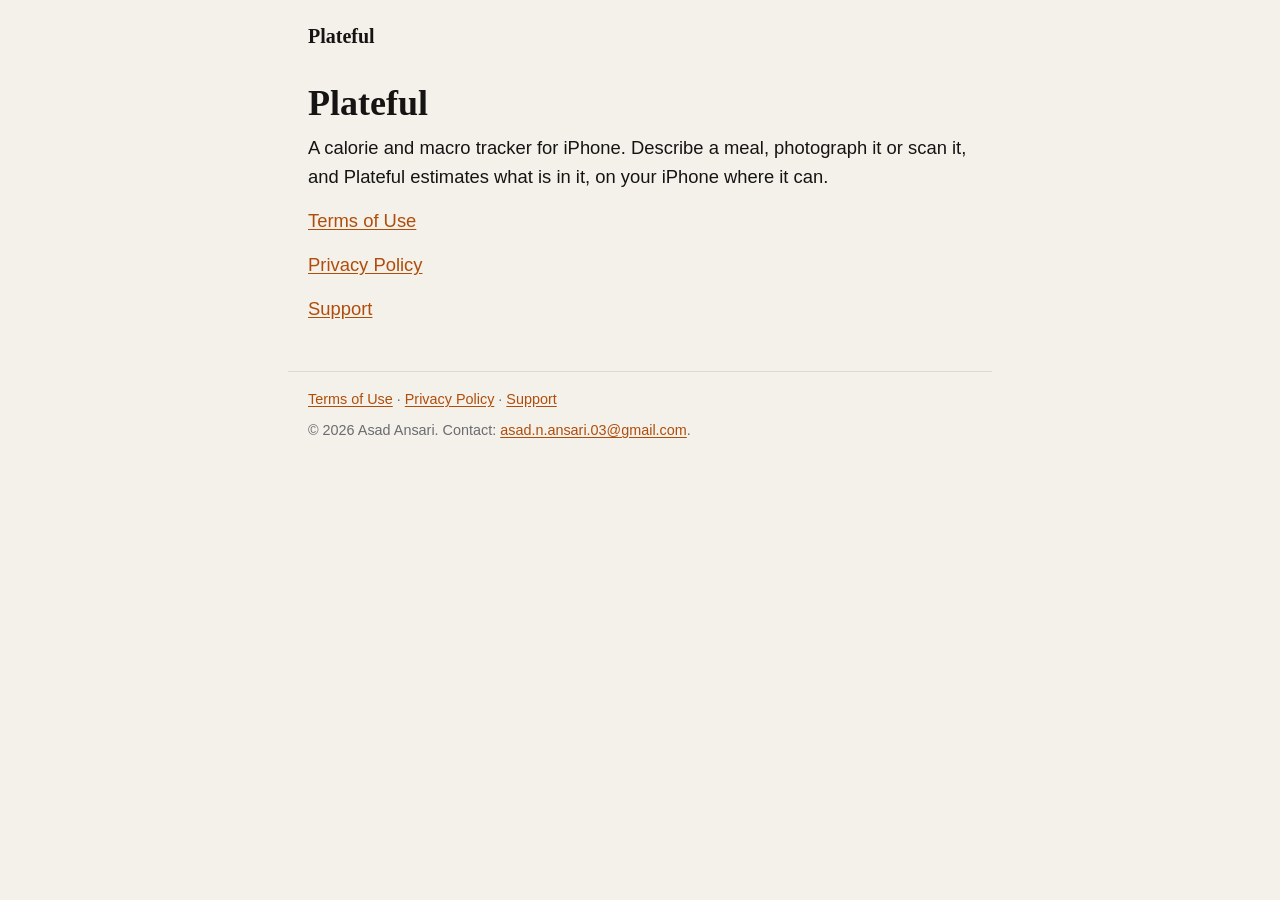
==== index.html @ 802d3b66 "Publish the pages for terms version 2026-09-15 (Plateful b4850a8)" ====
<!doctype html>
<html lang="en">
<head>
<meta charset="utf-8">
<meta name="viewport" content="width=device-width, initial-scale=1">
<meta name="color-scheme" content="light dark">
<title>Plateful</title>
<meta name="description" content="Plateful is a calorie and macro tracker for iPhone that estimates meals on the phone.">
<link rel="canonical" href="https://anacs-26.github.io/plateful-site/">
<style>
:root { --page: #F4F1EB; --card: #FFFDFA; --ink: #151413; --muted: #6B6B70; --accent: #B04D0A; --rule: rgba(0,0,0,.1); }
@media (prefers-color-scheme: dark) { :root { --page: #0F0F10; --card: #1B1B1D; --ink: #F2F0EC; --muted: #9E9EA6; --accent: #F5934A; --rule: rgba(255,255,255,.14); } }
* { box-sizing: border-box; }
html { -webkit-text-size-adjust: 100%; }
body { margin: 0; background: var(--page); color: var(--ink); font: 17px/1.6 -apple-system, BlinkMacSystemFont, "Segoe UI", Roboto, "Helvetica Neue", Arial, sans-serif; }
.masthead, main, footer { max-width: 44rem; margin: 0 auto; padding: 0 1.25rem; }
.masthead { padding-top: 1.5rem; }
.brand { font: 600 1.25rem/1 ui-serif, "New York", Georgia, serif; color: var(--ink); text-decoration: none; }
h1 { font: 600 2.25rem/1.15 ui-serif, "New York", Georgia, serif; margin: 2rem 0 .5rem; }
h2 { font-size: 1.2rem; line-height: 1.3; margin: 2.25rem 0 .5rem; }
p, li { margin: 0 0 .9rem; }
ul, ol { padding-left: 1.4rem; margin: 0 0 .9rem; }
a { color: var(--accent); text-underline-offset: 2px; }
.meta, footer { color: var(--muted); }
.meta { margin-bottom: 1.5rem; }
.lede { font-size: 1.15rem; }
.contents { background: var(--card); border: 1px solid var(--rule); border-radius: 14px; padding: .25rem 1.25rem .5rem; }
.contents h2 { font-size: .8rem; letter-spacing: .06em; text-transform: uppercase; color: var(--muted); margin: 1rem 0 .5rem; }
.contents li { margin-bottom: .3rem; }
.links { list-style: none; padding: 0; }
.links li { font-size: 1.15rem; }
section { scroll-margin-top: 1rem; }
footer { border-top: 1px solid var(--rule); margin-top: 3rem; padding-top: 1rem; padding-bottom: 2.5rem; font-size: .9rem; }
footer p { margin: .5rem 0 0; }
</style>
</head>
<body>
<header class="masthead"><a class="brand" href="./">Plateful</a></header>
<main>
<h1>Plateful</h1>
<p class="lede">A calorie and macro tracker for iPhone. Describe a meal, photograph it or scan it, and Plateful estimates what is in it, on your iPhone where it can.</p>
<ul class="links">
<li><a href="terms/">Terms of Use</a></li>
<li><a href="privacy/">Privacy Policy</a></li>
<li><a href="support/">Support</a></li>
</ul>
</main>
<footer>
<nav aria-label="Legal"><a href="terms/">Terms of Use</a> · <a href="privacy/">Privacy Policy</a> · <a href="support/">Support</a></nav>
<p>© 2026 Asad Ansari. Contact: <a href="mailto:asad.n.ansari.03@gmail.com">asad.n.ansari.03@gmail.com</a>.</p>
</footer>
</body>
</html>
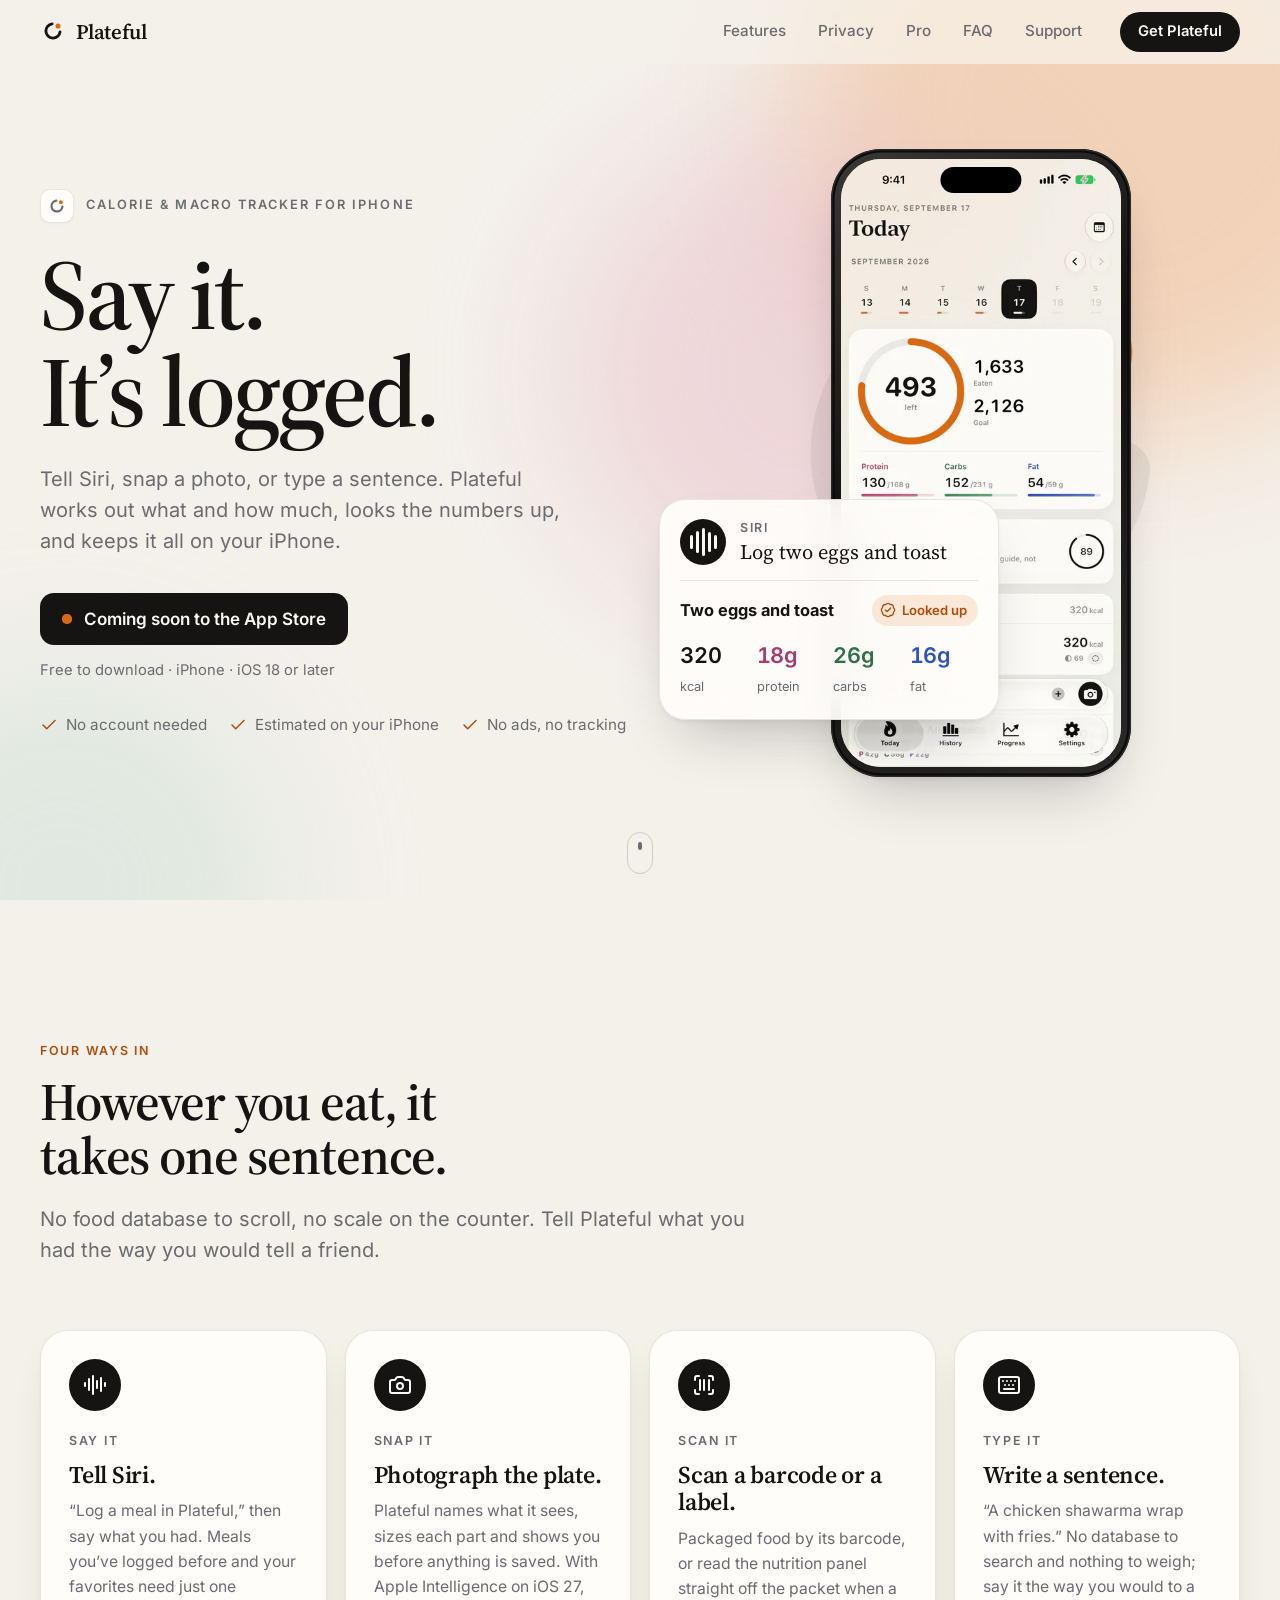
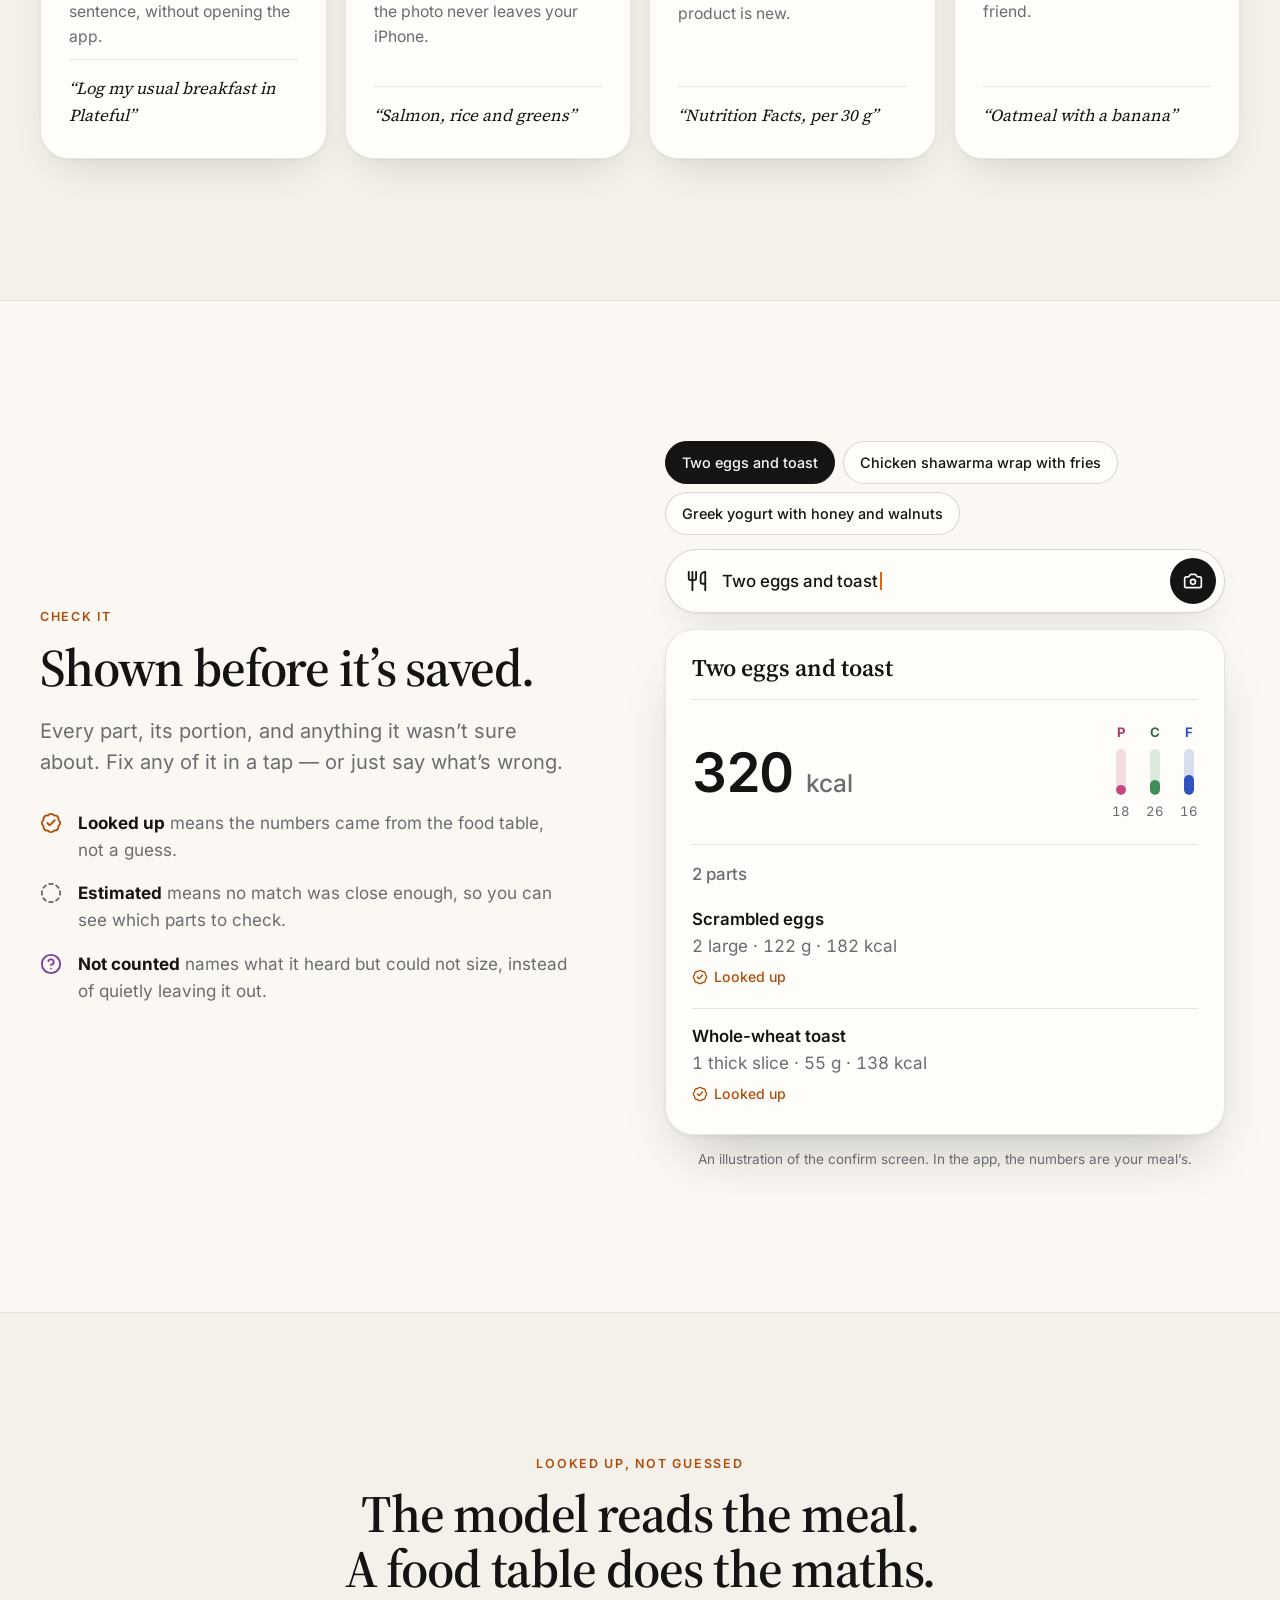
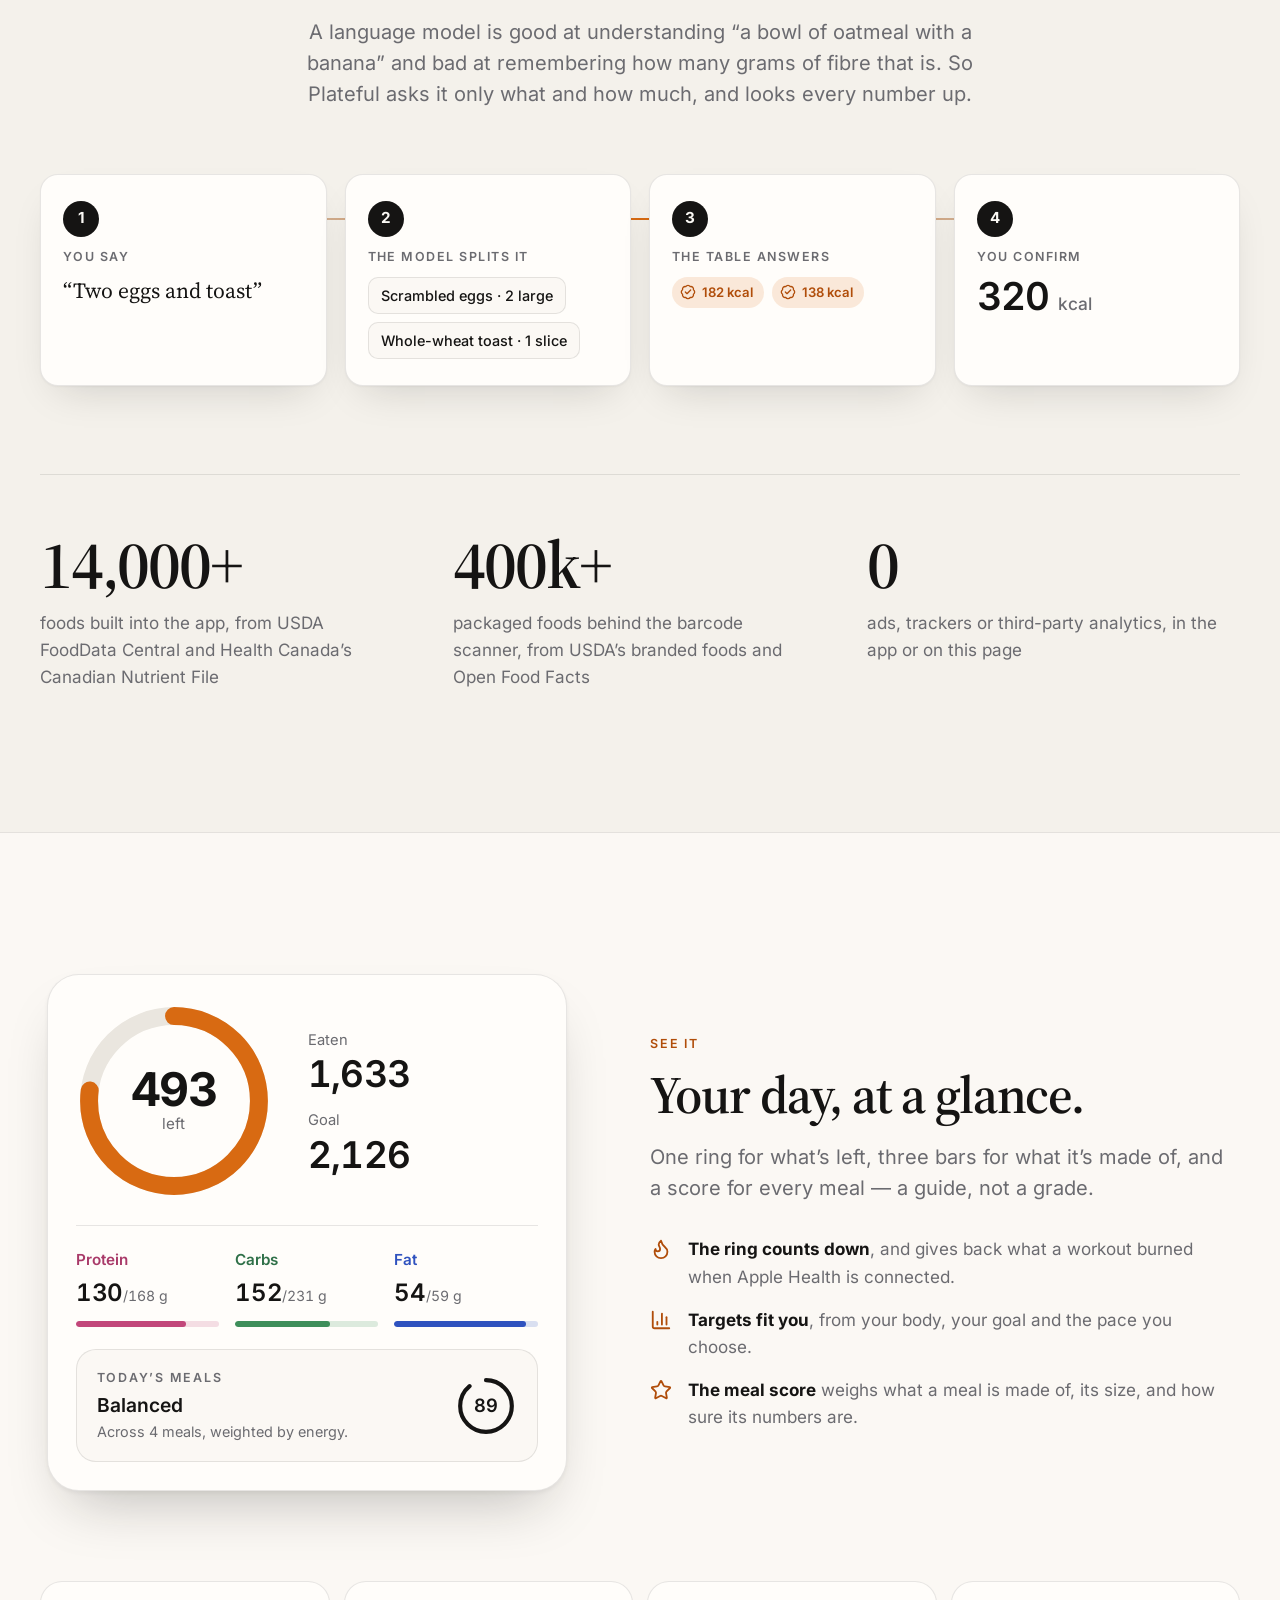
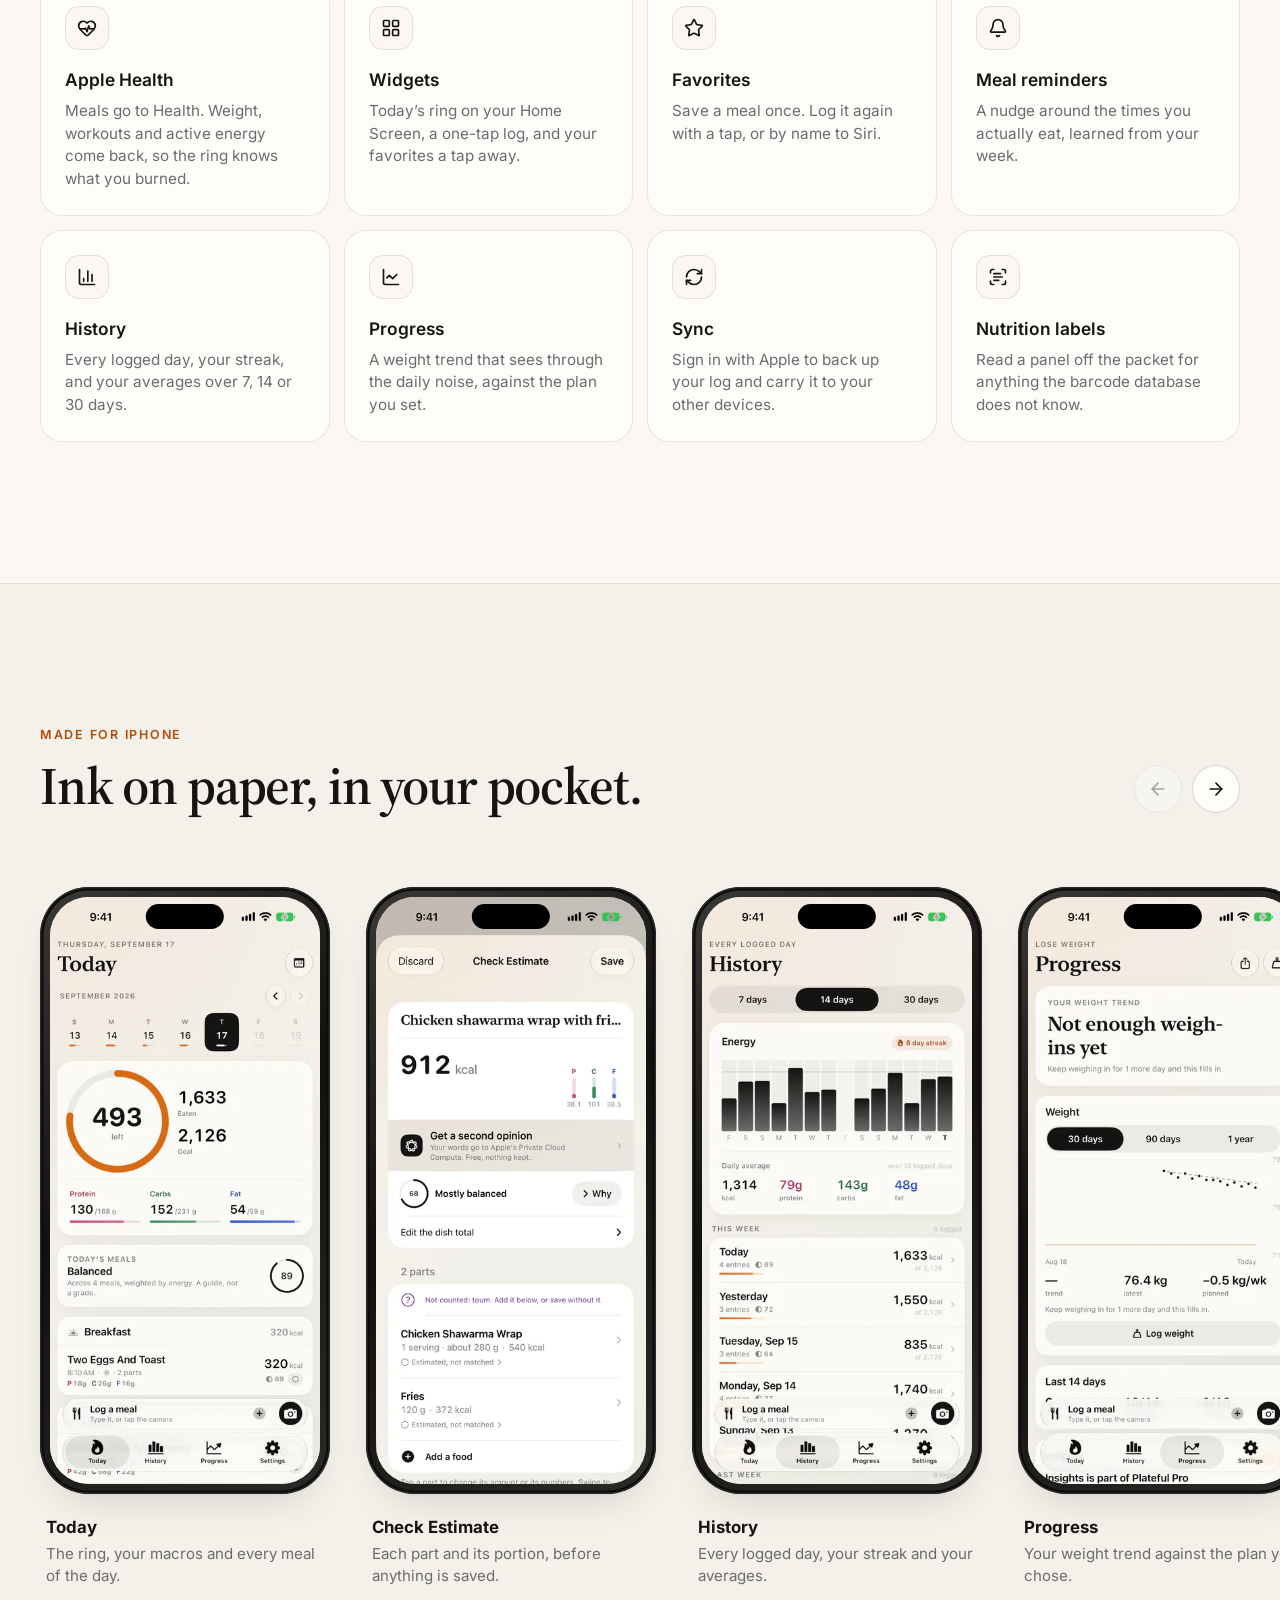
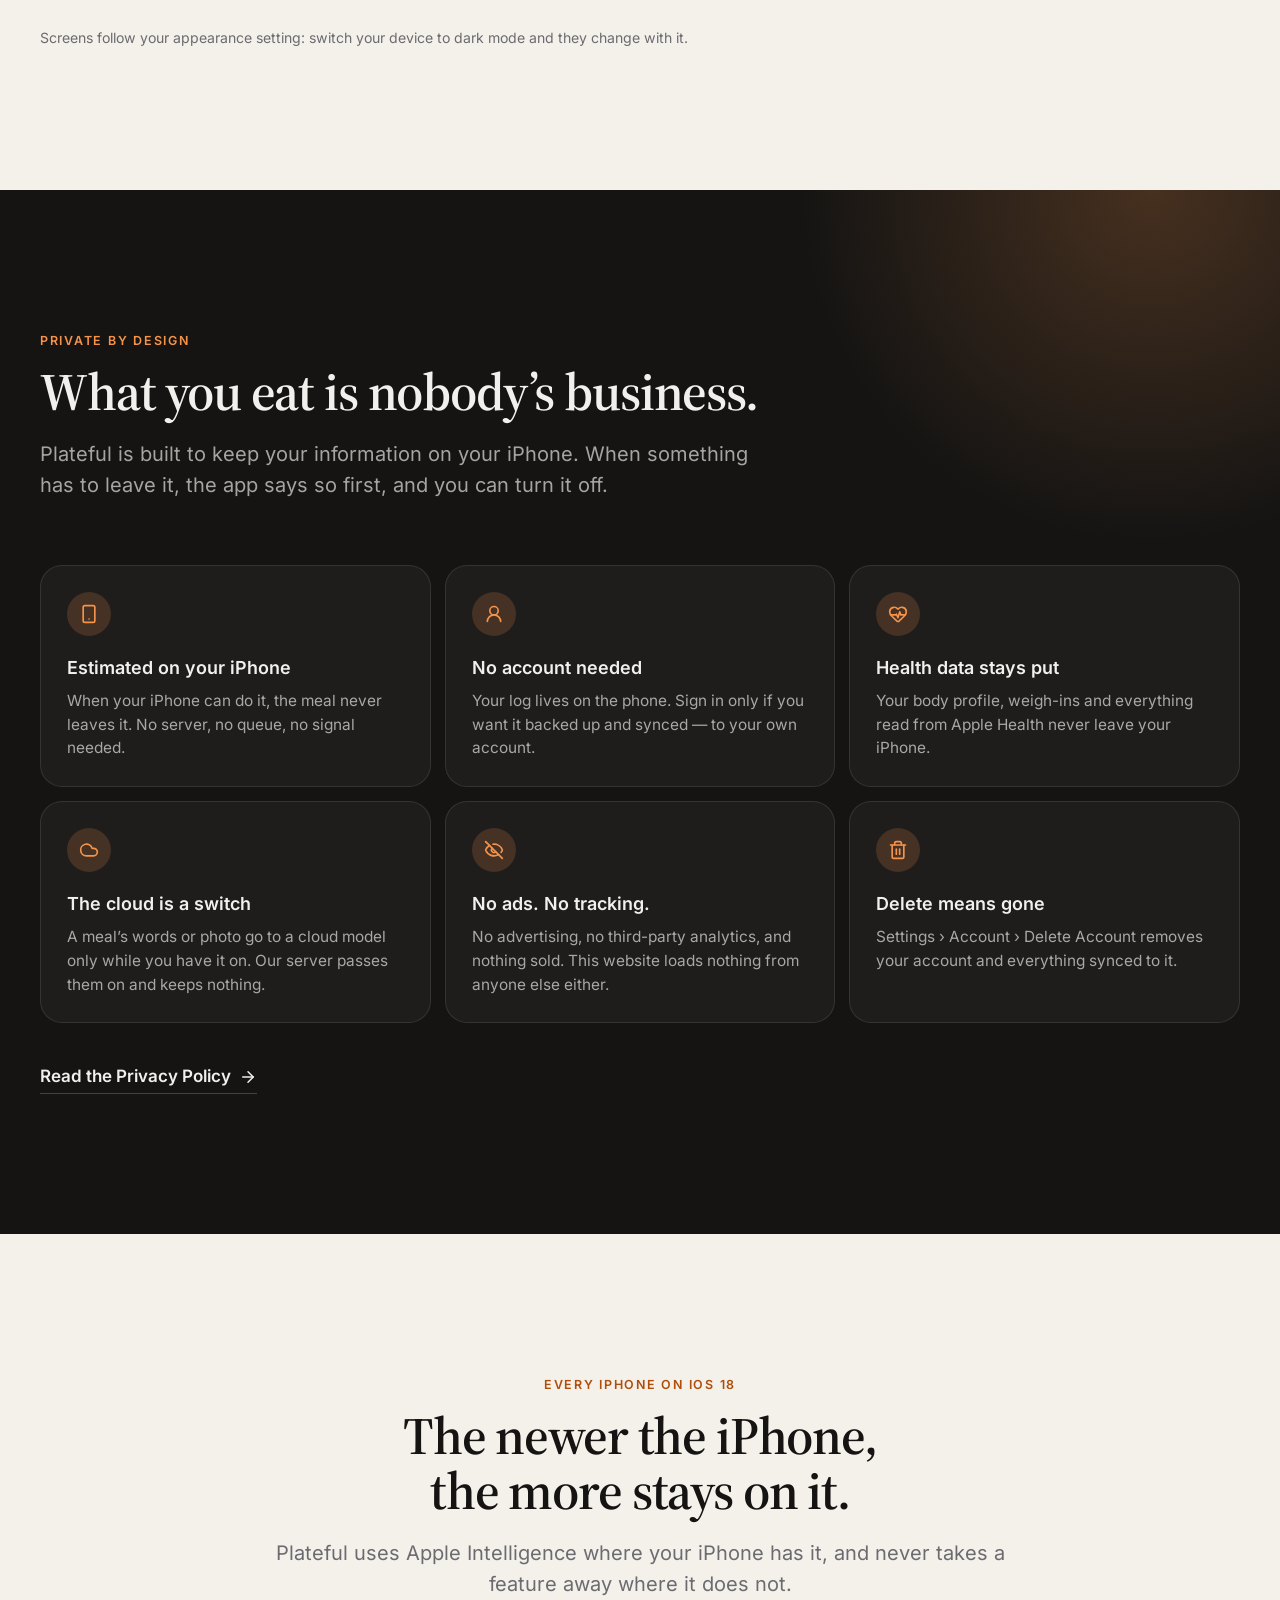
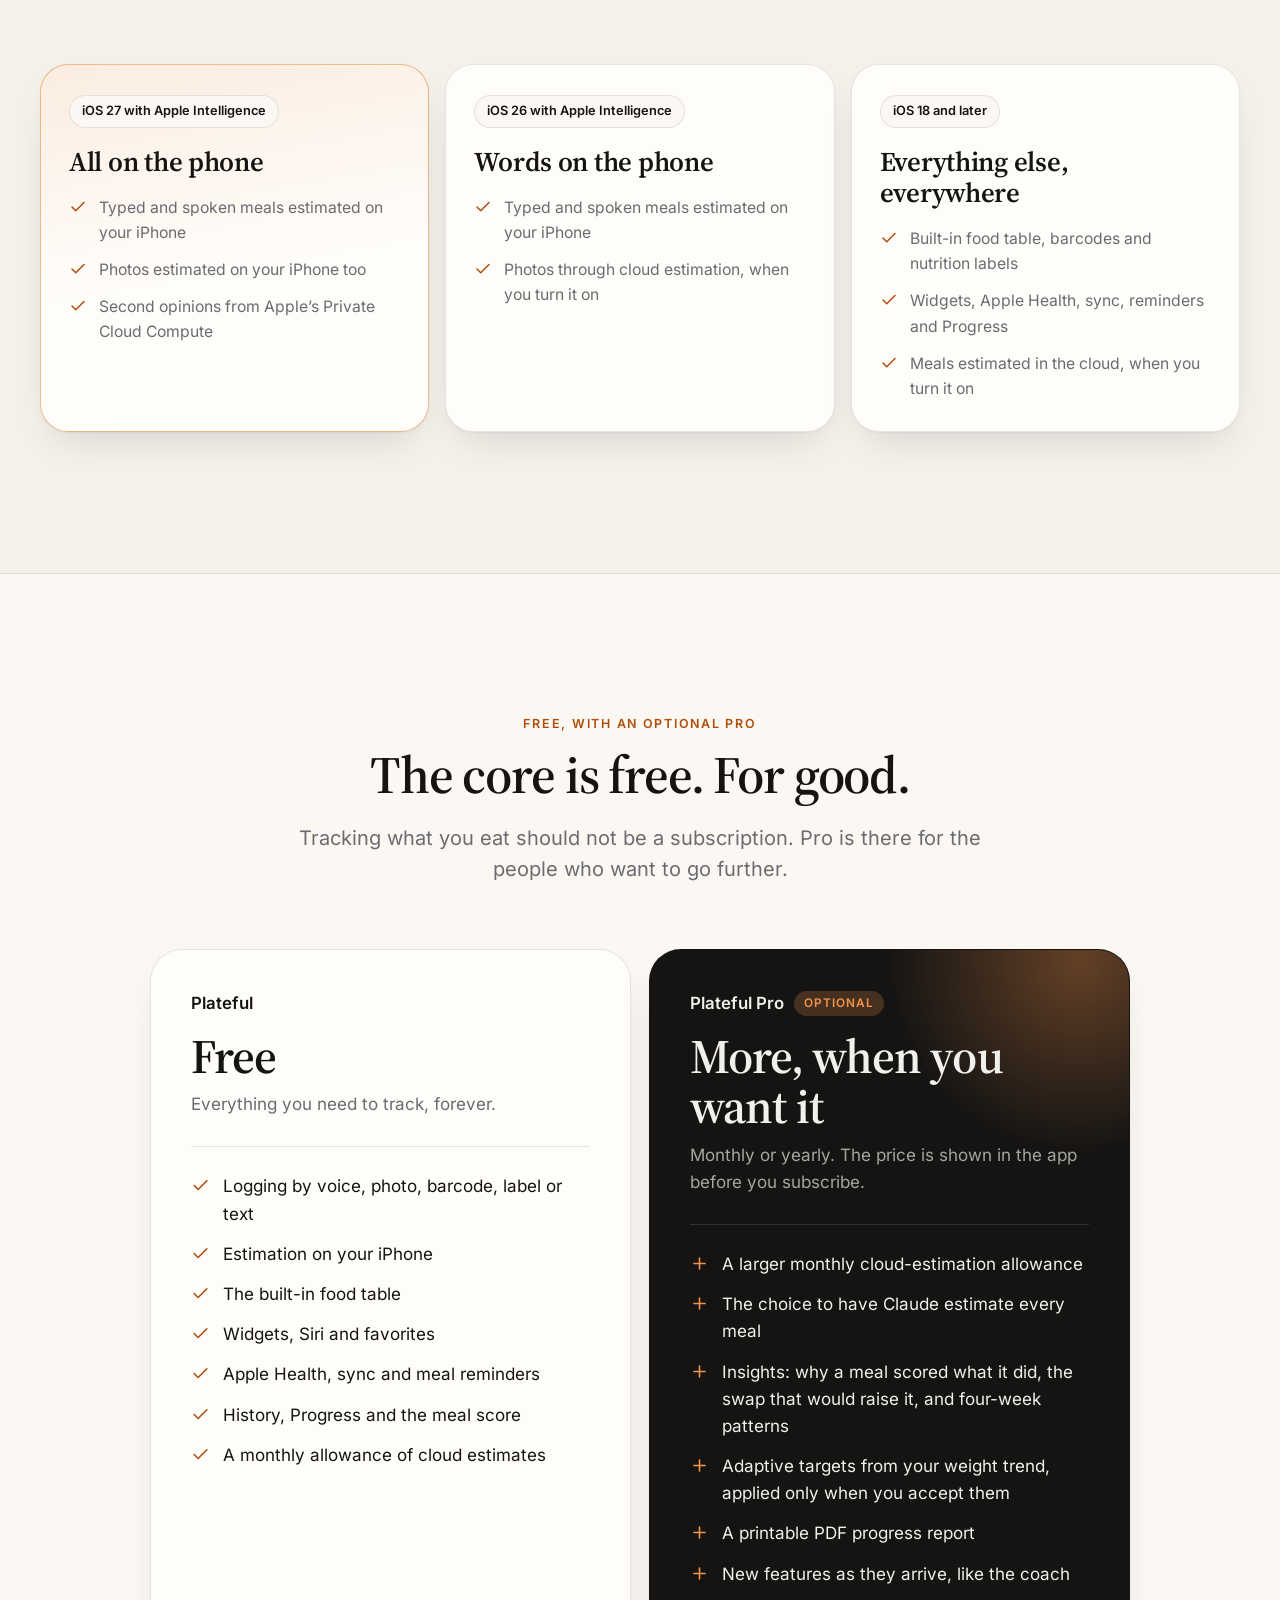
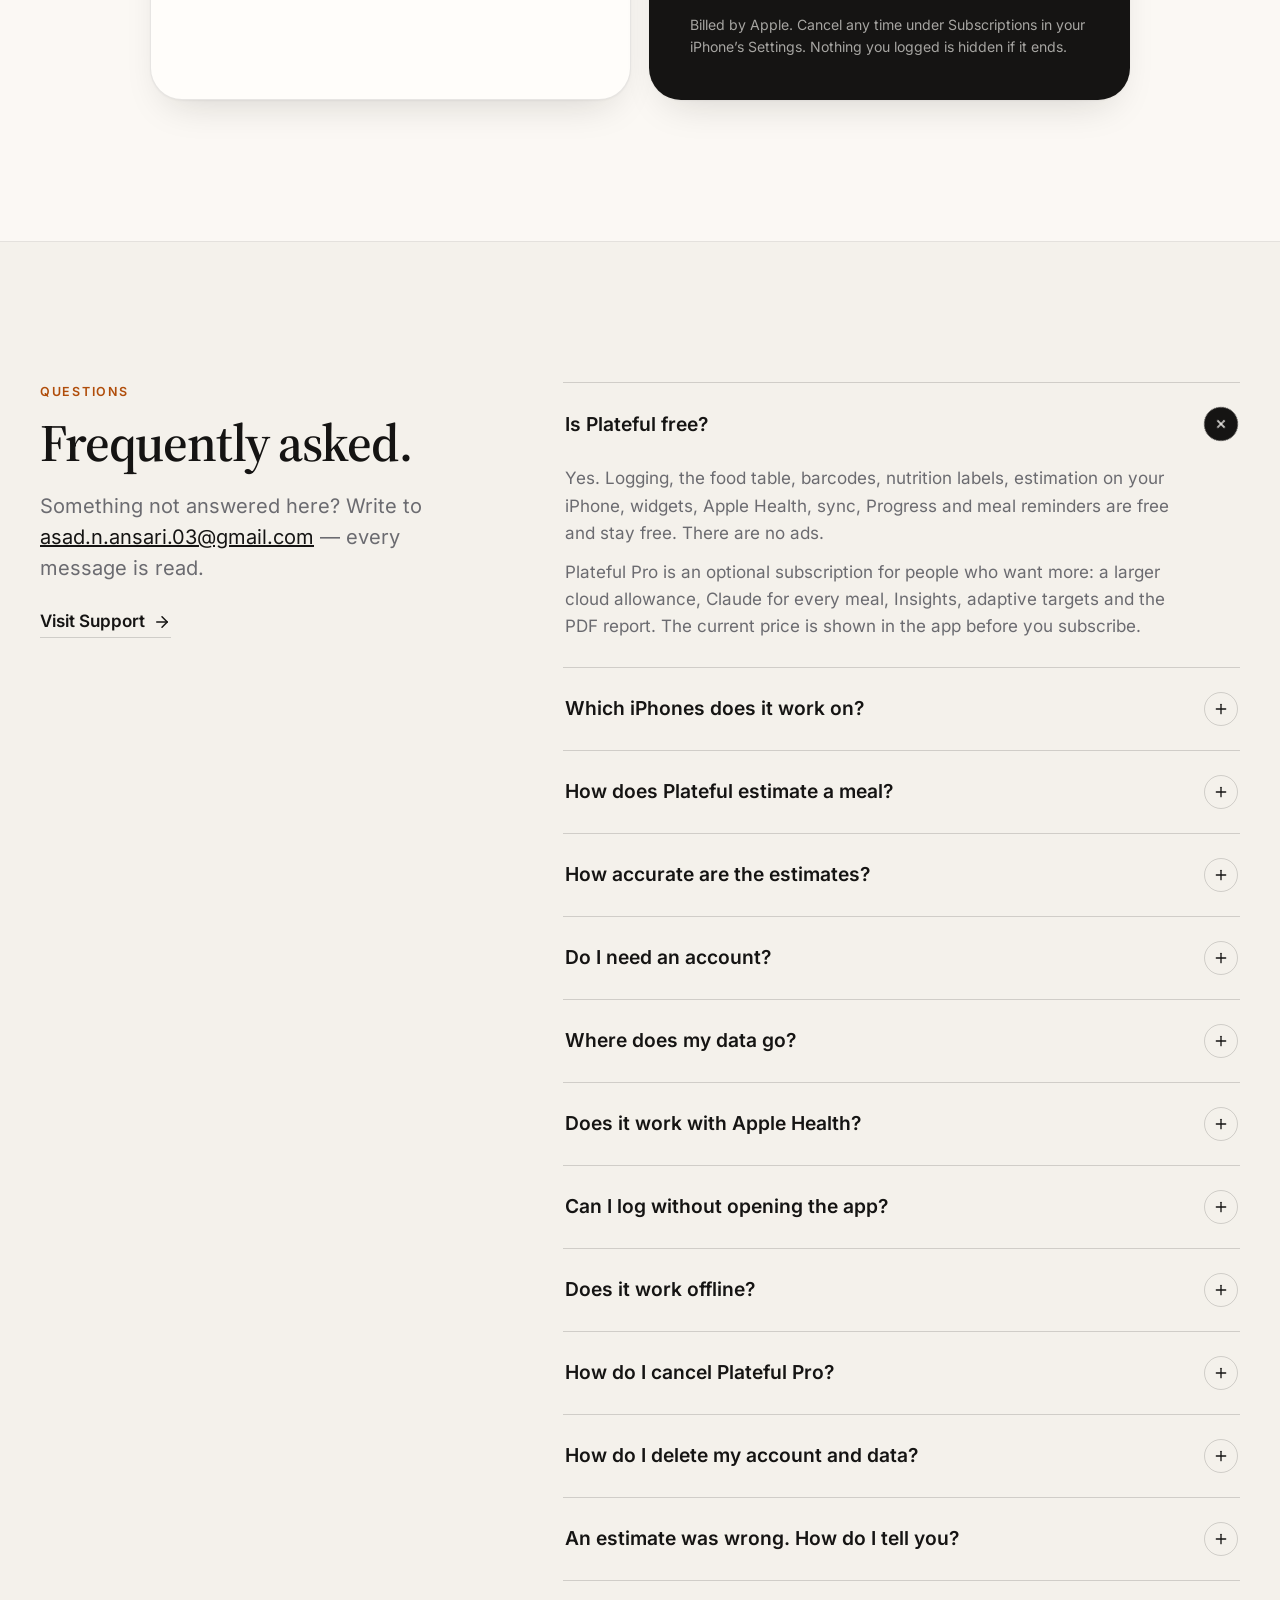
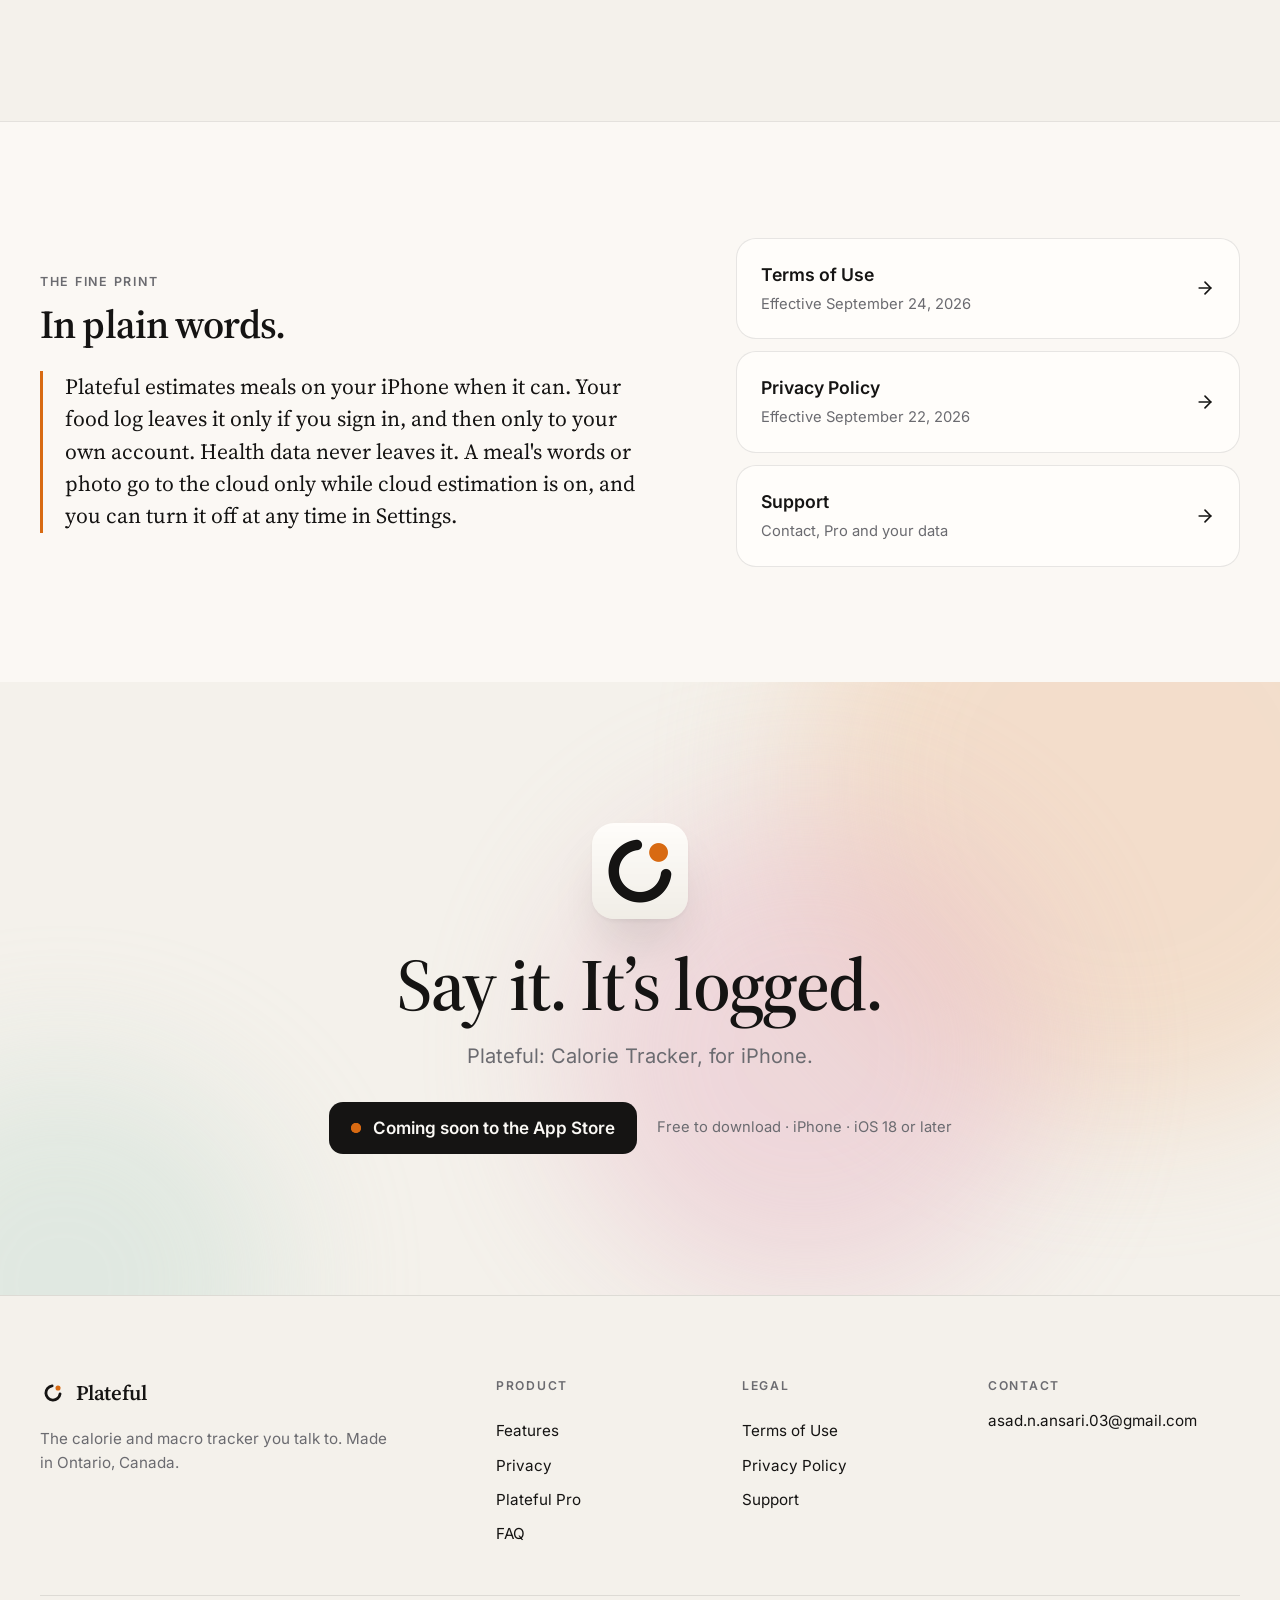
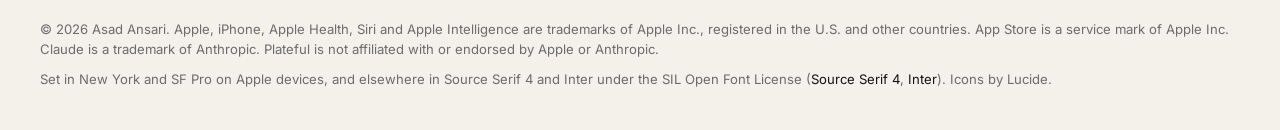
==== commit 33b9df12: "Publish the pages for terms version 2026-09-22 (Plateful 4a73693)" ====
--- a/index.html
+++ b/index.html
@@ -2,52 +2,629 @@
 <html lang="en">
 <head>
 <meta charset="utf-8">
-<meta name="viewport" content="width=device-width, initial-scale=1">
+<meta name="viewport" content="width=device-width, initial-scale=1, viewport-fit=cover">
 <meta name="color-scheme" content="light dark">
-<title>Plateful</title>
-<meta name="description" content="Plateful is a calorie and macro tracker for iPhone that estimates meals on the phone.">
+<meta name="theme-color" content="#F4F1EB" media="(prefers-color-scheme: light)">
+<meta name="theme-color" content="#0F0F10" media="(prefers-color-scheme: dark)">
+<meta http-equiv="Content-Security-Policy" content="default-src 'self'; img-src 'self' data:; style-src 'self' 'unsafe-inline'; script-src 'self'; font-src 'self'; connect-src 'none'; object-src 'none'; base-uri 'none'; form-action 'none'">
+<meta name="referrer" content="strict-origin-when-cross-origin">
+<title>Plateful — Calorie &amp; Macro Tracker for iPhone</title>
+<meta name="description" content="Plateful is a calorie and macro tracker for iPhone. Tell Siri, snap a photo, scan a barcode or type a sentence: Plateful works out what and how much, looks the numbers up, and keeps it on your iPhone.">
 <link rel="canonical" href="https://anacs-26.github.io/plateful-site/">
-<style>
-:root { --page: #F4F1EB; --card: #FFFDFA; --ink: #151413; --muted: #6B6B70; --accent: #B04D0A; --rule: rgba(0,0,0,.1); }
-@media (prefers-color-scheme: dark) { :root { --page: #0F0F10; --card: #1B1B1D; --ink: #F2F0EC; --muted: #9E9EA6; --accent: #F5934A; --rule: rgba(255,255,255,.14); } }
-* { box-sizing: border-box; }
-html { -webkit-text-size-adjust: 100%; }
-body { margin: 0; background: var(--page); color: var(--ink); font: 17px/1.6 -apple-system, BlinkMacSystemFont, "Segoe UI", Roboto, "Helvetica Neue", Arial, sans-serif; }
-.masthead, main, footer { max-width: 44rem; margin: 0 auto; padding: 0 1.25rem; }
-.masthead { padding-top: 1.5rem; }
-.brand { font: 600 1.25rem/1 ui-serif, "New York", Georgia, serif; color: var(--ink); text-decoration: none; }
-h1 { font: 600 2.25rem/1.15 ui-serif, "New York", Georgia, serif; margin: 2rem 0 .5rem; }
-h2 { font-size: 1.2rem; line-height: 1.3; margin: 2.25rem 0 .5rem; }
-p, li { margin: 0 0 .9rem; }
-ul, ol { padding-left: 1.4rem; margin: 0 0 .9rem; }
-a { color: var(--accent); text-underline-offset: 2px; }
-.meta, footer { color: var(--muted); }
-.meta { margin-bottom: 1.5rem; }
-.lede { font-size: 1.15rem; }
-.contents { background: var(--card); border: 1px solid var(--rule); border-radius: 14px; padding: .25rem 1.25rem .5rem; }
-.contents h2 { font-size: .8rem; letter-spacing: .06em; text-transform: uppercase; color: var(--muted); margin: 1rem 0 .5rem; }
-.contents li { margin-bottom: .3rem; }
-.links { list-style: none; padding: 0; }
-.links li { font-size: 1.15rem; }
-section { scroll-margin-top: 1rem; }
-footer { border-top: 1px solid var(--rule); margin-top: 3rem; padding-top: 1rem; padding-bottom: 2.5rem; font-size: .9rem; }
-footer p { margin: .5rem 0 0; }
-</style>
+<meta property="og:type" content="website">
+<meta property="og:site_name" content="Plateful">
+<meta property="og:title" content="Plateful — Calorie &amp; Macro Tracker for iPhone">
+<meta property="og:description" content="Plateful is a calorie and macro tracker for iPhone. Tell Siri, snap a photo, scan a barcode or type a sentence: Plateful works out what and how much, looks the numbers up, and keeps it on your iPhone.">
+<meta property="og:url" content="https://anacs-26.github.io/plateful-site/">
+<meta property="og:image" content="https://anacs-26.github.io/plateful-site/assets/media/og.png">
+<meta property="og:image:width" content="1200">
+<meta property="og:image:height" content="630">
+<meta property="og:image:alt" content="Plateful on iPhone: Say it. It’s logged.">
+<meta name="twitter:card" content="summary_large_image">
+<link rel="icon" href="assets/favicon.svg" type="image/svg+xml">
+<link rel="apple-touch-icon" href="assets/apple-touch-icon.png">
+<link rel="stylesheet" href="assets/site.css">
+<script src="assets/site.js" defer></script>
+<script type="application/ld+json">{"@context":"https://schema.org","@type":"MobileApplication","name":"Plateful","operatingSystem":"iOS 18.0 or later","applicationCategory":"HealthApplication","description":"Plateful is a calorie and macro tracker for iPhone. Tell Siri, snap a photo, scan a barcode or type a sentence: Plateful works out what and how much, looks the numbers up, and keeps it on your iPhone.","author":{"@type":"Person","name":"Asad Ansari"}}</script>
+<script type="application/ld+json">{"@context":"https://schema.org","@type":"FAQPage","mainEntity":[{"@type":"Question","name":"Is Plateful free?","acceptedAnswer":{"@type":"Answer","text":"Yes. Logging, the food table, barcodes, nutrition labels, estimation on your iPhone, widgets, Apple Health, sync, Progress and meal reminders are free and stay free. There are no ads. Plateful Pro is an optional subscription for people who want more: a larger cloud allowance, Claude for every meal, Insights, adaptive targets and the PDF report. The current price is shown in the app before you subscribe."}},{"@type":"Question","name":"Which iPhones does it work on?","acceptedAnswer":{"@type":"Answer","text":"Any iPhone with iOS 18 or later. With Apple Intelligence on iOS 26, typed and spoken meals are estimated on the iPhone itself; on iOS 27, photos are too. On any other iPhone the food table, barcodes, labels and everything else work the same, and meals can be estimated in the cloud when you turn that on. Plateful is made for iPhone only. There is no iPad, Mac, Android or web version."}},{"@type":"Question","name":"How does Plateful estimate a meal?","acceptedAnswer":{"@type":"Answer","text":"A language model reads what you said, typed or photographed and works out what is on the plate and how much of each part. The calories and nutrients then come from a food table — USDA FoodData Central, Health Canada’s Canadian Nutrient File and Open Food Facts — rather than from the model’s memory. Parts it could match wear a “Looked up” badge; parts it could not are marked as estimates."}},{"@type":"Question","name":"How accurate are the estimates?","acceptedAnswer":{"@type":"Answer","text":"Close enough to steer by, and honest about the rest. Portions and recipes vary, and a model can misjudge a plate, so every estimate is shown before it is saved: each part, its portion and anything the model was not sure about. Change any of it in a tap, or say what to fix. Plateful is not medical advice, and its estimates can be wrong about what a meal contains, including allergens. Never rely on it to decide whether a food is safe for you."}},{"@type":"Question","name":"Do I need an account?","acceptedAnswer":{"@type":"Answer","text":"No. Without one, your log stays on your iPhone. Signing in with Apple backs your log up and syncs it to your other devices, and is needed for cloud estimation."}},{"@type":"Question","name":"Where does my data go?","acceptedAnswer":{"@type":"Answer","text":"Your food log leaves your iPhone only if you sign in, and then only to your own account. Health data never leaves it. A meal’s words or photo go to a cloud model only while cloud estimation is on, and Plateful’s server does not store them. There is no advertising and no third-party analytics or tracking. The Privacy Policy lists every flow, what is kept and for how long: https://anacs-26.github.io/plateful-site/privacy/"}},{"@type":"Question","name":"Does it work with Apple Health?","acceptedAnswer":{"@type":"Answer","text":"Yes, if you connect it. Plateful writes your meals to Health and reads your weight, workouts and active energy, so your weight trend and the energy you burned show up in the app. What it reads from Health stays on your iPhone."}},{"@type":"Question","name":"Can I log without opening the app?","acceptedAnswer":{"@type":"Answer","text":"Yes. Say “Log a meal in Plateful” and tell Siri what you had. A meal you have logged before, or a favorite, takes one sentence: “Log my usual breakfast in Plateful.” The Home Screen widgets log a favorite or open the camera in one tap."}},{"@type":"Question","name":"Does it work offline?","acceptedAnswer":{"@type":"Answer","text":"Mostly. The food table is built into the app, and on an iPhone with Apple Intelligence, estimation happens on the phone. A barcode that is not in the built-in table, cloud estimation and sync need a connection."}},{"@type":"Question","name":"How do I cancel Plateful Pro?","acceptedAnswer":{"@type":"Answer","text":"Pro is billed by Apple. Open the Settings app, tap your name, then Subscriptions. You keep Pro until the end of the period you paid for, and nothing you logged is ever removed or hidden when it ends. Refunds are handled by Apple at https://reportaproblem.apple.com."}},{"@type":"Question","name":"How do I delete my account and data?","acceptedAnswer":{"@type":"Answer","text":"In the app, open Settings, Account and tap Delete Account. That removes your account and everything synced to it. Deleting the app removes what it stored on your iPhone."}},{"@type":"Question","name":"An estimate was wrong. How do I tell you?","acceptedAnswer":{"@type":"Answer","text":"Open the meal, tap the ⋯ button and choose Report an Issue. The report carries the numbers the estimate produced, so it can be traced and fixed. For anything else, email asad.n.ansari.03@gmail.com."}}]}</script>
 </head>
-<body>
-<header class="masthead"><a class="brand" href="./">Plateful</a></header>
-<main>
-<h1>Plateful</h1>
-<p class="lede">A calorie and macro tracker for iPhone. Describe a meal, photograph it or scan it, and Plateful estimates what is in it, on your iPhone where it can.</p>
-<ul class="links">
-<li><a href="terms/">Terms of Use</a></li>
-<li><a href="privacy/">Privacy Policy</a></li>
-<li><a href="support/">Support</a></li>
-</ul>
+<body class="landing">
+<a class="skip" href="#main">Skip to content</a>
+<header class="site-header" data-header>
+<div class="wrap nav">
+<a class="brand" href="./" aria-label="Plateful home"><svg class="mark" viewBox="0 0 1024 1024" aria-hidden="true"><path d="M789.9 546.1A280 280 0 1 1 477.9 234.1" fill="none" stroke="currentColor" stroke-width="112" stroke-linecap="round"/><circle cx="710" cy="314" r="100" class="mark-dot"/></svg><span>Plateful</span></a>
+<nav class="nav-links" id="site-menu" aria-label="Primary">
+<a href="#features">Features</a>
+<a href="#privacy">Privacy</a>
+<a href="#pro">Pro</a>
+<a href="#faq">FAQ</a>
+<a href="support/">Support</a>
+</nav>
+<a class="button button-small nav-cta" href="#download">Get Plateful</a>
+<button class="menu-toggle" type="button" aria-expanded="false" aria-controls="site-menu" aria-label="Open menu" data-menu-toggle><svg class="icon icon-open" viewBox="0 0 24 24" fill="none" stroke="currentColor" stroke-width="2" stroke-linecap="round" stroke-linejoin="round" aria-hidden="true"><path d="M4 5h16"/><path d="M4 12h16"/><path d="M4 19h16"/></svg><svg class="icon icon-close" viewBox="0 0 24 24" fill="none" stroke="currentColor" stroke-width="2" stroke-linecap="round" stroke-linejoin="round" aria-hidden="true"><path d="M18 6 6 18"/><path d="m6 6 12 12"/></svg></button>
+</div>
+</header>
+<main id="main">
+<section class="hero" id="top">
+<div class="aurora" aria-hidden="true"><span></span><span></span><span></span></div>
+<div class="wrap hero-grid">
+<div class="hero-copy">
+<p class="eyebrow"><span class="eyebrow-mark"><svg class="mark" viewBox="0 0 1024 1024" aria-hidden="true"><path d="M789.9 546.1A280 280 0 1 1 477.9 234.1" fill="none" stroke="currentColor" stroke-width="112" stroke-linecap="round"/><circle cx="710" cy="314" r="100" class="mark-dot"/></svg></span>Calorie &amp; macro tracker for iPhone</p>
+<h1 class="display hero-title"><span class="line">Say it.</span> <span class="line">It’s logged.</span></h1>
+<p class="lede">Tell Siri, snap a photo, or type a sentence. Plateful works out what and how much, looks the numbers up, and keeps it all on your iPhone.</p>
+<div class="download">
+<span class="store-soon" role="note"><span class="store-soon-dot" aria-hidden="true"></span>Coming soon to the App Store</span>
+<p class="download-note">Free to download · iPhone · iOS 18 or later</p>
+</div>
+<ul class="hero-points">
+<li><svg class="icon" viewBox="0 0 24 24" fill="none" stroke="currentColor" stroke-width="2" stroke-linecap="round" stroke-linejoin="round" aria-hidden="true"><path d="M20 6 9 17l-5-5"/></svg>No account needed</li>
+<li><svg class="icon" viewBox="0 0 24 24" fill="none" stroke="currentColor" stroke-width="2" stroke-linecap="round" stroke-linejoin="round" aria-hidden="true"><path d="M20 6 9 17l-5-5"/></svg>Estimated on your iPhone</li>
+<li><svg class="icon" viewBox="0 0 24 24" fill="none" stroke="currentColor" stroke-width="2" stroke-linecap="round" stroke-linejoin="round" aria-hidden="true"><path d="M20 6 9 17l-5-5"/></svg>No ads, no tracking</li>
+</ul>
+</div>
+<div class="hero-visual">
+<svg class="hero-ring" viewBox="0 0 1024 1024" aria-hidden="true"><path d="M789.9 546.1A280 280 0 1 1 477.9 234.1" pathLength="100"/><circle cx="710" cy="314" r="100"/></svg>
+<div class="phone phone-hero">
+<div class="phone-screen">
+<picture>
+<source media="(prefers-color-scheme: dark)" srcset="assets/media/screen-today-dark-400.webp 400w, assets/media/screen-today-dark-800.webp 800w" sizes="(min-width: 960px) 340px, 72vw">
+<img src="assets/media/screen-today-light-800.webp" srcset="assets/media/screen-today-light-400.webp 400w, assets/media/screen-today-light-800.webp 800w" sizes="(min-width: 960px) 340px, 72vw" width="800" height="1738" alt="The Today screen in Plateful: 493 calories left of 2,126, with protein, carbs and fat bars and the day’s meals." fetchpriority="high" decoding="async">
+</picture>
+<span class="phone-island" aria-hidden="true"></span>
+</div>
+</div>
+<div class="siri-card" aria-hidden="true">
+<div class="siri-top">
+<span class="siri-orb"><i></i><i></i><i></i><i></i><i></i></span>
+<div>
+<p class="micro">Siri</p>
+<p class="siri-said"><span data-hero-typed>Log two eggs and toast</span></p>
+</div>
+</div>
+<div class="siri-result">
+<div class="siri-title"><strong>Two eggs and toast</strong><span class="chip-looked"><svg class="icon" viewBox="0 0 24 24" fill="none" stroke="currentColor" stroke-width="2" stroke-linecap="round" stroke-linejoin="round" aria-hidden="true"><path d="M3.85 8.62a4 4 0 0 1 4.78-4.77 4 4 0 0 1 6.74 0 4 4 0 0 1 4.78 4.78 4 4 0 0 1 0 6.74 4 4 0 0 1-4.77 4.78 4 4 0 0 1-6.75 0 4 4 0 0 1-4.78-4.77 4 4 0 0 1 0-6.76Z"/><path d="m16 9-5.5 5.5L8 12"/></svg>Looked up</span></div>
+<div class="siri-macros">
+<div><b data-count="320">320</b><span>kcal</span></div>
+<div class="t-protein"><b><span data-count="18">18</span>g</b><span>protein</span></div>
+<div class="t-carbs"><b><span data-count="26">26</span>g</b><span>carbs</span></div>
+<div class="t-fat"><b><span data-count="16">16</span>g</b><span>fat</span></div>
+</div>
+</div>
+</div>
+</div>
+</div>
+<a class="scroll-cue" href="#features" aria-label="Scroll to features"><span></span></a>
+</section>
+<section class="section" id="features" aria-labelledby="features-title">
+<div class="wrap">
+<header class="section-head" data-reveal>
+<p class="kicker kicker-accent">Four ways in</p>
+<h2 class="display" id="features-title">However you eat, it takes one sentence.</h2>
+<p class="lede">No food database to scroll, no scale on the counter. Tell Plateful what you had the way you would tell a friend.</p>
+</header>
+<div class="ways-grid">
+<article class="way-card" data-reveal style="--i:0">
+<span class="way-icon"><svg class="icon" viewBox="0 0 24 24" fill="none" stroke="currentColor" stroke-width="2" stroke-linecap="round" stroke-linejoin="round" aria-hidden="true"><path d="M2 10v3"/><path d="M6 6v11"/><path d="M10 3v18"/><path d="M14 8v7"/><path d="M18 5v13"/><path d="M22 10v3"/></svg></span>
+<p class="kicker">Say it</p>
+<h3>Tell Siri.</h3>
+<p>“Log a meal in Plateful,” then say what you had. Meals you’ve logged before and your favorites need just one sentence, without opening the app.</p>
+<p class="way-example">“Log my usual breakfast in Plateful”</p>
+</article>
+<article class="way-card" data-reveal style="--i:1">
+<span class="way-icon"><svg class="icon" viewBox="0 0 24 24" fill="none" stroke="currentColor" stroke-width="2" stroke-linecap="round" stroke-linejoin="round" aria-hidden="true"><path d="M13.997 4a2 2 0 0 1 1.76 1.05l.486.9A2 2 0 0 0 18.003 7H20a2 2 0 0 1 2 2v9a2 2 0 0 1-2 2H4a2 2 0 0 1-2-2V9a2 2 0 0 1 2-2h1.997a2 2 0 0 0 1.759-1.048l.489-.904A2 2 0 0 1 10.004 4z"/><circle cx="12" cy="13" r="3"/></svg></span>
+<p class="kicker">Snap it</p>
+<h3>Photograph the plate.</h3>
+<p>Plateful names what it sees, sizes each part and shows you before anything is saved. With Apple Intelligence on iOS 27, the photo never leaves your iPhone.</p>
+<p class="way-example">“Salmon, rice and greens”</p>
+</article>
+<article class="way-card" data-reveal style="--i:2">
+<span class="way-icon"><svg class="icon" viewBox="0 0 24 24" fill="none" stroke="currentColor" stroke-width="2" stroke-linecap="round" stroke-linejoin="round" aria-hidden="true"><path d="M3 7V5a2 2 0 0 1 2-2h2"/><path d="M17 3h2a2 2 0 0 1 2 2v2"/><path d="M21 17v2a2 2 0 0 1-2 2h-2"/><path d="M7 21H5a2 2 0 0 1-2-2v-2"/><path d="M8 7v10"/><path d="M12 7v10"/><path d="M17 7v10"/></svg></span>
+<p class="kicker">Scan it</p>
+<h3>Scan a barcode or a label.</h3>
+<p>Packaged food by its barcode, or read the nutrition panel straight off the packet when a product is new.</p>
+<p class="way-example">“Nutrition Facts, per 30 g”</p>
+</article>
+<article class="way-card" data-reveal style="--i:3">
+<span class="way-icon"><svg class="icon" viewBox="0 0 24 24" fill="none" stroke="currentColor" stroke-width="2" stroke-linecap="round" stroke-linejoin="round" aria-hidden="true"><path d="M10 8h.01"/><path d="M12 12h.01"/><path d="M14 8h.01"/><path d="M16 12h.01"/><path d="M18 8h.01"/><path d="M6 8h.01"/><path d="M7 16h10"/><path d="M8 12h.01"/><rect width="20" height="16" x="2" y="4" rx="2"/></svg></span>
+<p class="kicker">Type it</p>
+<h3>Write a sentence.</h3>
+<p>“A chicken shawarma wrap with fries.” No database to search and nothing to weigh; say it the way you would to a friend.</p>
+<p class="way-example">“Oatmeal with a banana”</p>
+</article>
+</div>
+</div>
+</section>
+<section class="section section-tint" id="check" aria-labelledby="check-title">
+<div class="wrap split">
+<div class="split-copy" data-reveal>
+<p class="kicker kicker-accent">Check it</p>
+<h2 class="display" id="check-title">Shown before it’s saved.</h2>
+<p class="lede">Every part, its portion, and anything it wasn’t sure about. Fix any of it in a tap — or just say what’s wrong.</p>
+<ul class="checklist">
+<li><svg class="icon" viewBox="0 0 24 24" fill="none" stroke="currentColor" stroke-width="2" stroke-linecap="round" stroke-linejoin="round" aria-hidden="true"><path d="M3.85 8.62a4 4 0 0 1 4.78-4.77 4 4 0 0 1 6.74 0 4 4 0 0 1 4.78 4.78 4 4 0 0 1 0 6.74 4 4 0 0 1-4.77 4.78 4 4 0 0 1-6.75 0 4 4 0 0 1-4.78-4.77 4 4 0 0 1 0-6.76Z"/><path d="m16 9-5.5 5.5L8 12"/></svg><span><strong>Looked up</strong> means the numbers came from the food table, not a guess.</span></li>
+<li><svg class="icon" viewBox="0 0 24 24" fill="none" stroke="currentColor" stroke-width="2" stroke-linecap="round" stroke-linejoin="round" aria-hidden="true"><path d="M10.1 2.182a10 10 0 0 1 3.8 0"/><path d="M13.9 21.818a10 10 0 0 1-3.8 0"/><path d="M17.609 3.721a10 10 0 0 1 2.69 2.7"/><path d="M2.182 13.9a10 10 0 0 1 0-3.8"/><path d="M20.279 17.609a10 10 0 0 1-2.7 2.69"/><path d="M21.818 10.1a10 10 0 0 1 0 3.8"/><path d="M3.721 6.391a10 10 0 0 1 2.7-2.69"/><path d="M6.391 20.279a10 10 0 0 1-2.69-2.7"/></svg><span><strong>Estimated</strong> means no match was close enough, so you can see which parts to check.</span></li>
+<li><svg class="icon" viewBox="0 0 24 24" fill="none" stroke="currentColor" stroke-width="2" stroke-linecap="round" stroke-linejoin="round" aria-hidden="true"><circle cx="12" cy="12" r="10"/><path d="M9.09 9a3 3 0 0 1 5.83 1c0 2-3 3-3 3"/><path d="M12 17h.01"/></svg><span><strong>Not counted</strong> names what it heard but could not size, instead of quietly leaving it out.</span></li>
+</ul>
+</div>
+<div class="demo" data-demo data-reveal>
+<div class="demo-tabs" role="tablist" aria-label="Example meals">
+<button class="demo-tab" type="button" role="tab" id="demo-tab-0" aria-controls="demo-0" aria-selected="true" tabindex="0" data-demo-tab="0">Two eggs and toast</button>
+<button class="demo-tab" type="button" role="tab" id="demo-tab-1" aria-controls="demo-1" aria-selected="false" tabindex="-1" data-demo-tab="1">Chicken shawarma wrap with fries</button>
+<button class="demo-tab" type="button" role="tab" id="demo-tab-2" aria-controls="demo-2" aria-selected="false" tabindex="-1" data-demo-tab="2">Greek yogurt with honey and walnuts</button>
+</div>
+<div class="demo-panel" id="demo-0" role="tabpanel" aria-labelledby="demo-tab-0" data-demo-panel data-prompt="Two eggs and toast">
+<div class="log-bar">
+<svg class="icon log-bar-icon" viewBox="0 0 24 24" fill="none" stroke="currentColor" stroke-width="2" stroke-linecap="round" stroke-linejoin="round" aria-hidden="true"><path d="M3 2v7c0 1.1.9 2 2 2h4a2 2 0 0 0 2-2V2"/><path d="M7 2v20"/><path d="M21 15V2a5 5 0 0 0-5 5v6c0 1.1.9 2 2 2h3Zm0 0v7"/></svg>
+<p class="log-bar-text"><span class="log-bar-typed" data-typed>Two eggs and toast</span><span class="caret" aria-hidden="true"></span></p>
+<span class="log-bar-camera"><svg class="icon" viewBox="0 0 24 24" fill="none" stroke="currentColor" stroke-width="2" stroke-linecap="round" stroke-linejoin="round" aria-hidden="true"><path d="M13.997 4a2 2 0 0 1 1.76 1.05l.486.9A2 2 0 0 0 18.003 7H20a2 2 0 0 1 2 2v9a2 2 0 0 1-2 2H4a2 2 0 0 1-2-2V9a2 2 0 0 1 2-2h1.997a2 2 0 0 0 1.759-1.048l.489-.904A2 2 0 0 1 10.004 4z"/><circle cx="12" cy="13" r="3"/></svg></span>
+</div>
+<div class="estimate-card">
+<div class="estimate-head">
+<p class="estimate-title">Two eggs and toast</p>
+</div>
+<div class="estimate-numbers">
+<p class="estimate-kcal"><span data-count="320">320</span> <span class="unit">kcal</span></p>
+<div class="mini-bars" role="img" aria-label="Protein 18 grams, carbs 26 grams, fat 16 grams"><div class="mini-bar mini-protein"><span class="mini-letter">P</span><span class="mini-track"><span class="mini-fill" style="--fill:23%"></span></span><span class="mini-value">18</span></div><div class="mini-bar mini-carbs"><span class="mini-letter">C</span><span class="mini-track"><span class="mini-fill" style="--fill:33%"></span></span><span class="mini-value">26</span></div><div class="mini-bar mini-fat"><span class="mini-letter">F</span><span class="mini-track"><span class="mini-fill" style="--fill:45%"></span></span><span class="mini-value">16</span></div></div>
+</div>
+<p class="parts-count">2 parts</p>
+<ul class="parts">
+
+<li class="part" style="--i:0">
+<p class="part-name">Scrambled eggs</p>
+<p class="part-meta">2 large · 122 g · 182 kcal</p>
+<span class="prov prov-looked"><svg class="icon" viewBox="0 0 24 24" fill="none" stroke="currentColor" stroke-width="2" stroke-linecap="round" stroke-linejoin="round" aria-hidden="true"><path d="M3.85 8.62a4 4 0 0 1 4.78-4.77 4 4 0 0 1 6.74 0 4 4 0 0 1 4.78 4.78 4 4 0 0 1 0 6.74 4 4 0 0 1-4.77 4.78 4 4 0 0 1-6.75 0 4 4 0 0 1-4.78-4.77 4 4 0 0 1 0-6.76Z"/><path d="m16 9-5.5 5.5L8 12"/></svg>Looked up</span>
+</li>
+<li class="part" style="--i:1">
+<p class="part-name">Whole-wheat toast</p>
+<p class="part-meta">1 thick slice · 55 g · 138 kcal</p>
+<span class="prov prov-looked"><svg class="icon" viewBox="0 0 24 24" fill="none" stroke="currentColor" stroke-width="2" stroke-linecap="round" stroke-linejoin="round" aria-hidden="true"><path d="M3.85 8.62a4 4 0 0 1 4.78-4.77 4 4 0 0 1 6.74 0 4 4 0 0 1 4.78 4.78 4 4 0 0 1 0 6.74 4 4 0 0 1-4.77 4.78 4 4 0 0 1-6.75 0 4 4 0 0 1-4.78-4.77 4 4 0 0 1 0-6.76Z"/><path d="m16 9-5.5 5.5L8 12"/></svg>Looked up</span>
+</li>
+</ul>
+</div>
+</div>
+<div class="demo-panel" id="demo-1" role="tabpanel" aria-labelledby="demo-tab-1" data-demo-panel data-prompt="Chicken shawarma wrap with fries" hidden>
+<div class="log-bar">
+<svg class="icon log-bar-icon" viewBox="0 0 24 24" fill="none" stroke="currentColor" stroke-width="2" stroke-linecap="round" stroke-linejoin="round" aria-hidden="true"><path d="M3 2v7c0 1.1.9 2 2 2h4a2 2 0 0 0 2-2V2"/><path d="M7 2v20"/><path d="M21 15V2a5 5 0 0 0-5 5v6c0 1.1.9 2 2 2h3Zm0 0v7"/></svg>
+<p class="log-bar-text"><span class="log-bar-typed" data-typed>Chicken shawarma wrap with fries</span><span class="caret" aria-hidden="true"></span></p>
+<span class="log-bar-camera"><svg class="icon" viewBox="0 0 24 24" fill="none" stroke="currentColor" stroke-width="2" stroke-linecap="round" stroke-linejoin="round" aria-hidden="true"><path d="M13.997 4a2 2 0 0 1 1.76 1.05l.486.9A2 2 0 0 0 18.003 7H20a2 2 0 0 1 2 2v9a2 2 0 0 1-2 2H4a2 2 0 0 1-2-2V9a2 2 0 0 1 2-2h1.997a2 2 0 0 0 1.759-1.048l.489-.904A2 2 0 0 1 10.004 4z"/><circle cx="12" cy="13" r="3"/></svg></span>
+</div>
+<div class="estimate-card">
+<div class="estimate-head">
+<p class="estimate-title">Chicken shawarma wrap with fries</p>
+</div>
+<div class="estimate-numbers">
+<p class="estimate-kcal"><span data-count="912">912</span> <span class="unit">kcal</span></p>
+<div class="mini-bars" role="img" aria-label="Protein 38.1 grams, carbs 101 grams, fat 38.5 grams"><div class="mini-bar mini-protein"><span class="mini-letter">P</span><span class="mini-track"><span class="mini-fill" style="--fill:17%"></span></span><span class="mini-value">38.1</span></div><div class="mini-bar mini-carbs"><span class="mini-letter">C</span><span class="mini-track"><span class="mini-fill" style="--fill:45%"></span></span><span class="mini-value">101</span></div><div class="mini-bar mini-fat"><span class="mini-letter">F</span><span class="mini-track"><span class="mini-fill" style="--fill:38%"></span></span><span class="mini-value">38.5</span></div></div>
+</div>
+<p class="parts-count">2 parts</p>
+<ul class="parts">
+<p class="part-note" style="--i:2"><svg class="icon" viewBox="0 0 24 24" fill="none" stroke="currentColor" stroke-width="2" stroke-linecap="round" stroke-linejoin="round" aria-hidden="true"><circle cx="12" cy="12" r="10"/><path d="M9.09 9a3 3 0 0 1 5.83 1c0 2-3 3-3 3"/><path d="M12 17h.01"/></svg><span>Not counted: toum. Add it below, or save without it.</span></p>
+<li class="part" style="--i:0">
+<p class="part-name">Chicken shawarma wrap</p>
+<p class="part-meta">1 serving · about 280 g · 540 kcal</p>
+<span class="prov prov-estimated"><svg class="icon" viewBox="0 0 24 24" fill="none" stroke="currentColor" stroke-width="2" stroke-linecap="round" stroke-linejoin="round" aria-hidden="true"><path d="M10.1 2.182a10 10 0 0 1 3.8 0"/><path d="M13.9 21.818a10 10 0 0 1-3.8 0"/><path d="M17.609 3.721a10 10 0 0 1 2.69 2.7"/><path d="M2.182 13.9a10 10 0 0 1 0-3.8"/><path d="M20.279 17.609a10 10 0 0 1-2.7 2.69"/><path d="M21.818 10.1a10 10 0 0 1 0 3.8"/><path d="M3.721 6.391a10 10 0 0 1 2.7-2.69"/><path d="M6.391 20.279a10 10 0 0 1-2.69-2.7"/></svg>Estimated, not matched</span>
+</li>
+<li class="part" style="--i:1">
+<p class="part-name">Fries</p>
+<p class="part-meta">120 g · 372 kcal</p>
+<span class="prov prov-estimated"><svg class="icon" viewBox="0 0 24 24" fill="none" stroke="currentColor" stroke-width="2" stroke-linecap="round" stroke-linejoin="round" aria-hidden="true"><path d="M10.1 2.182a10 10 0 0 1 3.8 0"/><path d="M13.9 21.818a10 10 0 0 1-3.8 0"/><path d="M17.609 3.721a10 10 0 0 1 2.69 2.7"/><path d="M2.182 13.9a10 10 0 0 1 0-3.8"/><path d="M20.279 17.609a10 10 0 0 1-2.7 2.69"/><path d="M21.818 10.1a10 10 0 0 1 0 3.8"/><path d="M3.721 6.391a10 10 0 0 1 2.7-2.69"/><path d="M6.391 20.279a10 10 0 0 1-2.69-2.7"/></svg>Estimated, not matched</span>
+</li>
+</ul>
+</div>
+</div>
+<div class="demo-panel" id="demo-2" role="tabpanel" aria-labelledby="demo-tab-2" data-demo-panel data-prompt="Greek yogurt with honey and walnuts" hidden>
+<div class="log-bar">
+<svg class="icon log-bar-icon" viewBox="0 0 24 24" fill="none" stroke="currentColor" stroke-width="2" stroke-linecap="round" stroke-linejoin="round" aria-hidden="true"><path d="M3 2v7c0 1.1.9 2 2 2h4a2 2 0 0 0 2-2V2"/><path d="M7 2v20"/><path d="M21 15V2a5 5 0 0 0-5 5v6c0 1.1.9 2 2 2h3Zm0 0v7"/></svg>
+<p class="log-bar-text"><span class="log-bar-typed" data-typed>Greek yogurt with honey and walnuts</span><span class="caret" aria-hidden="true"></span></p>
+<span class="log-bar-camera"><svg class="icon" viewBox="0 0 24 24" fill="none" stroke="currentColor" stroke-width="2" stroke-linecap="round" stroke-linejoin="round" aria-hidden="true"><path d="M13.997 4a2 2 0 0 1 1.76 1.05l.486.9A2 2 0 0 0 18.003 7H20a2 2 0 0 1 2 2v9a2 2 0 0 1-2 2H4a2 2 0 0 1-2-2V9a2 2 0 0 1 2-2h1.997a2 2 0 0 0 1.759-1.048l.489-.904A2 2 0 0 1 10.004 4z"/><circle cx="12" cy="13" r="3"/></svg></span>
+</div>
+<div class="estimate-card">
+<div class="estimate-head">
+<p class="estimate-title">Greek yogurt with honey and walnuts</p>
+</div>
+<div class="estimate-numbers">
+<p class="estimate-kcal"><span data-count="262">262</span> <span class="unit">kcal</span></p>
+<div class="mini-bars" role="img" aria-label="Protein 19.6 grams, carbs 25.5 grams, fat 10.5 grams"><div class="mini-bar mini-protein"><span class="mini-letter">P</span><span class="mini-track"><span class="mini-fill" style="--fill:29%"></span></span><span class="mini-value">19.6</span></div><div class="mini-bar mini-carbs"><span class="mini-letter">C</span><span class="mini-track"><span class="mini-fill" style="--fill:37%"></span></span><span class="mini-value">25.5</span></div><div class="mini-bar mini-fat"><span class="mini-letter">F</span><span class="mini-track"><span class="mini-fill" style="--fill:34%"></span></span><span class="mini-value">10.5</span></div></div>
+</div>
+<p class="parts-count">3 parts</p>
+<ul class="parts">
+
+<li class="part" style="--i:0">
+<p class="part-name">Greek yogurt, plain</p>
+<p class="part-meta">¾ cup · 170 g · 100 kcal</p>
+<span class="prov prov-looked"><svg class="icon" viewBox="0 0 24 24" fill="none" stroke="currentColor" stroke-width="2" stroke-linecap="round" stroke-linejoin="round" aria-hidden="true"><path d="M3.85 8.62a4 4 0 0 1 4.78-4.77 4 4 0 0 1 6.74 0 4 4 0 0 1 4.78 4.78 4 4 0 0 1 0 6.74 4 4 0 0 1-4.77 4.78 4 4 0 0 1-6.75 0 4 4 0 0 1-4.78-4.77 4 4 0 0 1 0-6.76Z"/><path d="m16 9-5.5 5.5L8 12"/></svg>Looked up</span>
+</li>
+<li class="part" style="--i:1">
+<p class="part-name">Honey</p>
+<p class="part-meta">1 tbsp · 21 g · 64 kcal</p>
+<span class="prov prov-looked"><svg class="icon" viewBox="0 0 24 24" fill="none" stroke="currentColor" stroke-width="2" stroke-linecap="round" stroke-linejoin="round" aria-hidden="true"><path d="M3.85 8.62a4 4 0 0 1 4.78-4.77 4 4 0 0 1 6.74 0 4 4 0 0 1 4.78 4.78 4 4 0 0 1 0 6.74 4 4 0 0 1-4.77 4.78 4 4 0 0 1-6.75 0 4 4 0 0 1-4.78-4.77 4 4 0 0 1 0-6.76Z"/><path d="m16 9-5.5 5.5L8 12"/></svg>Looked up</span>
+</li>
+<li class="part" style="--i:2">
+<p class="part-name">Walnuts</p>
+<p class="part-meta">2 tbsp, chopped · 15 g · 98 kcal</p>
+<span class="prov prov-looked"><svg class="icon" viewBox="0 0 24 24" fill="none" stroke="currentColor" stroke-width="2" stroke-linecap="round" stroke-linejoin="round" aria-hidden="true"><path d="M3.85 8.62a4 4 0 0 1 4.78-4.77 4 4 0 0 1 6.74 0 4 4 0 0 1 4.78 4.78 4 4 0 0 1 0 6.74 4 4 0 0 1-4.77 4.78 4 4 0 0 1-6.75 0 4 4 0 0 1-4.78-4.77 4 4 0 0 1 0-6.76Z"/><path d="m16 9-5.5 5.5L8 12"/></svg>Looked up</span>
+</li>
+</ul>
+</div>
+</div>
+<p class="demo-caption">An illustration of the confirm screen. In the app, the numbers are your meal’s.</p>
+</div>
+</div>
+</section>
+<section class="section" id="grounded" aria-labelledby="grounded-title">
+<div class="wrap">
+<header class="section-head section-head-center" data-reveal>
+<p class="kicker kicker-accent">Looked up, not guessed</p>
+<h2 class="display" id="grounded-title">The model reads the meal.<br>A food table does the maths.</h2>
+<p class="lede">A language model is good at understanding “a bowl of oatmeal with a banana” and bad at remembering how many grams of fibre that is. So Plateful asks it only what and how much, and looks every number up.</p>
+</header>
+<ol class="pipeline" data-reveal>
+<li class="pipe-step" style="--i:0">
+<span class="pipe-num">1</span>
+<p class="pipe-label">You say</p>
+<p class="pipe-quote">“Two eggs and toast”</p>
+</li>
+<li class="pipe-step" style="--i:1">
+<span class="pipe-num">2</span>
+<p class="pipe-label">The model splits it</p>
+<p class="pipe-tokens"><span>Scrambled eggs · 2 large</span><span>Whole-wheat toast · 1 slice</span></p>
+</li>
+<li class="pipe-step" style="--i:2">
+<span class="pipe-num">3</span>
+<p class="pipe-label">The table answers</p>
+<p class="pipe-tokens"><span class="chip-looked"><svg class="icon" viewBox="0 0 24 24" fill="none" stroke="currentColor" stroke-width="2" stroke-linecap="round" stroke-linejoin="round" aria-hidden="true"><path d="M3.85 8.62a4 4 0 0 1 4.78-4.77 4 4 0 0 1 6.74 0 4 4 0 0 1 4.78 4.78 4 4 0 0 1 0 6.74 4 4 0 0 1-4.77 4.78 4 4 0 0 1-6.75 0 4 4 0 0 1-4.78-4.77 4 4 0 0 1 0-6.76Z"/><path d="m16 9-5.5 5.5L8 12"/></svg>182 kcal</span><span class="chip-looked"><svg class="icon" viewBox="0 0 24 24" fill="none" stroke="currentColor" stroke-width="2" stroke-linecap="round" stroke-linejoin="round" aria-hidden="true"><path d="M3.85 8.62a4 4 0 0 1 4.78-4.77 4 4 0 0 1 6.74 0 4 4 0 0 1 4.78 4.78 4 4 0 0 1 0 6.74 4 4 0 0 1-4.77 4.78 4 4 0 0 1-6.75 0 4 4 0 0 1-4.78-4.77 4 4 0 0 1 0-6.76Z"/><path d="m16 9-5.5 5.5L8 12"/></svg>138 kcal</span></p>
+</li>
+<li class="pipe-step" style="--i:3">
+<span class="pipe-num">4</span>
+<p class="pipe-label">You confirm</p>
+<p class="pipe-total"><span data-count="320">320</span> <small>kcal</small></p>
+</li>
+</ol>
+<div class="stats" data-reveal>
+<div class="stat"><p class="stat-number"><span data-count="14000">14,000</span>+</p><p class="stat-label">foods built into the app, from USDA FoodData Central and Health Canada’s Canadian Nutrient File</p></div>
+<div class="stat"><p class="stat-number"><span data-count="400">400</span>k+</p><p class="stat-label">packaged foods behind the barcode scanner, from USDA’s branded foods and Open Food Facts</p></div>
+<div class="stat"><p class="stat-number"><span data-count="0">0</span></p><p class="stat-label">ads, trackers or third-party analytics, in the app or on this page</p></div>
+</div>
+</div>
+</section>
+<section class="section section-tint" id="day" aria-labelledby="day-title">
+<div class="wrap split split-reverse">
+<div class="split-copy" data-reveal>
+<p class="kicker kicker-accent">See it</p>
+<h2 class="display" id="day-title">Your day, at a glance.</h2>
+<p class="lede">One ring for what’s left, three bars for what it’s made of, and a score for every meal — a guide, not a grade.</p>
+<ul class="checklist">
+<li><svg class="icon" viewBox="0 0 24 24" fill="none" stroke="currentColor" stroke-width="2" stroke-linecap="round" stroke-linejoin="round" aria-hidden="true"><path d="M12 3q1 4 4 6.5t3 5.5a1 1 0 0 1-14 0 5 5 0 0 1 1-3 1 1 0 0 0 5 0c0-2-1.5-3-1.5-5q0-2 2.5-4"/></svg><span><strong>The ring counts down</strong>, and gives back what a workout burned when Apple Health is connected.</span></li>
+<li><svg class="icon" viewBox="0 0 24 24" fill="none" stroke="currentColor" stroke-width="2" stroke-linecap="round" stroke-linejoin="round" aria-hidden="true"><path d="M3 3v16a2 2 0 0 0 2 2h16"/><path d="M18 17V9"/><path d="M13 17V5"/><path d="M8 17v-3"/></svg><span><strong>Targets fit you</strong>, from your body, your goal and the pace you choose.</span></li>
+<li><svg class="icon" viewBox="0 0 24 24" fill="none" stroke="currentColor" stroke-width="2" stroke-linecap="round" stroke-linejoin="round" aria-hidden="true"><path d="M11.525 2.295a.53.53 0 0 1 .95 0l2.31 4.679a2.123 2.123 0 0 0 1.595 1.16l5.166.756a.53.53 0 0 1 .294.904l-3.736 3.638a2.123 2.123 0 0 0-.611 1.878l.882 5.14a.53.53 0 0 1-.771.56l-4.618-2.428a2.122 2.122 0 0 0-1.973 0L6.396 21.01a.53.53 0 0 1-.77-.56l.881-5.139a2.122 2.122 0 0 0-.611-1.879L2.16 9.795a.53.53 0 0 1 .294-.906l5.165-.755a2.122 2.122 0 0 0 1.597-1.16z"/></svg><span><strong>The meal score</strong> weighs what a meal is made of, its size, and how sure its numbers are.</span></li>
+</ul>
+</div>
+<div class="today-card" data-reveal data-ring-card role="img" aria-label="Today: 493 calories left, 1,633 eaten of a 2,126 goal. Protein 130 of 168 grams, carbs 152 of 231, fat 54 of 59.">
+<div class="today-top">
+<div class="ring">
+<svg viewBox="0 0 120 120" aria-hidden="true"><circle class="ring-track" cx="60" cy="60" r="52"/><circle class="ring-fill" cx="60" cy="60" r="52" pathLength="100" style="--fill:77"/></svg>
+<p class="ring-center"><b data-count="493">493</b><span>left</span></p>
+</div>
+<dl class="today-totals">
+<div><dt>Eaten</dt><dd data-count="1633">1,633</dd></div>
+<div><dt>Goal</dt><dd>2,126</dd></div>
+</dl>
+</div>
+<div class="macros">
+<div class="macro macro-protein"><p class="macro-label">Protein</p><p class="macro-value"><b data-count="130">130</b><span>/168 g</span></p><span class="macro-track"><span class="macro-fill" style="--fill:77%"></span></span></div>
+<div class="macro macro-carbs"><p class="macro-label">Carbs</p><p class="macro-value"><b data-count="152">152</b><span>/231 g</span></p><span class="macro-track"><span class="macro-fill" style="--fill:66%"></span></span></div>
+<div class="macro macro-fat"><p class="macro-label">Fat</p><p class="macro-value"><b data-count="54">54</b><span>/59 g</span></p><span class="macro-track"><span class="macro-fill" style="--fill:92%"></span></span></div>
+</div>
+<div class="score-row">
+<div><p class="micro">Today’s meals</p><p class="score-title">Balanced</p><p class="score-sub">Across 4 meals, weighted by energy.</p></div>
+<span class="score-ring"><svg viewBox="0 0 48 48" aria-hidden="true"><circle cx="24" cy="24" r="20" pathLength="100" style="--fill:89"/></svg><b>89</b></span>
+</div>
+</div>
+</div>
+<div class="wrap">
+<div class="tiles">
+<article class="tile" data-reveal style="--i:0"><span class="tile-icon"><svg class="icon" viewBox="0 0 24 24" fill="none" stroke="currentColor" stroke-width="2" stroke-linecap="round" stroke-linejoin="round" aria-hidden="true"><path d="M2 9.5a5.5 5.5 0 0 1 9.591-3.676.56.56 0 0 0 .818 0A5.49 5.49 0 0 1 22 9.5c0 2.29-1.5 4-3 5.5l-5.492 5.313a2 2 0 0 1-3 .019L5 15c-1.5-1.5-3-3.2-3-5.5"/><path d="M3.22 13H9.5l.5-1 2 4.5 2-7 1.5 3.5h5.27"/></svg></span><h3>Apple Health</h3><p>Meals go to Health. Weight, workouts and active energy come back, so the ring knows what you burned.</p></article>
+<article class="tile" data-reveal style="--i:1"><span class="tile-icon"><svg class="icon" viewBox="0 0 24 24" fill="none" stroke="currentColor" stroke-width="2" stroke-linecap="round" stroke-linejoin="round" aria-hidden="true"><rect width="7" height="7" x="3" y="3" rx="1"/><rect width="7" height="7" x="14" y="3" rx="1"/><rect width="7" height="7" x="14" y="14" rx="1"/><rect width="7" height="7" x="3" y="14" rx="1"/></svg></span><h3>Widgets</h3><p>Today’s ring on your Home Screen, a one-tap log, and your favorites a tap away.</p></article>
+<article class="tile" data-reveal style="--i:2"><span class="tile-icon"><svg class="icon" viewBox="0 0 24 24" fill="none" stroke="currentColor" stroke-width="2" stroke-linecap="round" stroke-linejoin="round" aria-hidden="true"><path d="M11.525 2.295a.53.53 0 0 1 .95 0l2.31 4.679a2.123 2.123 0 0 0 1.595 1.16l5.166.756a.53.53 0 0 1 .294.904l-3.736 3.638a2.123 2.123 0 0 0-.611 1.878l.882 5.14a.53.53 0 0 1-.771.56l-4.618-2.428a2.122 2.122 0 0 0-1.973 0L6.396 21.01a.53.53 0 0 1-.77-.56l.881-5.139a2.122 2.122 0 0 0-.611-1.879L2.16 9.795a.53.53 0 0 1 .294-.906l5.165-.755a2.122 2.122 0 0 0 1.597-1.16z"/></svg></span><h3>Favorites</h3><p>Save a meal once. Log it again with a tap, or by name to Siri.</p></article>
+<article class="tile" data-reveal style="--i:3"><span class="tile-icon"><svg class="icon" viewBox="0 0 24 24" fill="none" stroke="currentColor" stroke-width="2" stroke-linecap="round" stroke-linejoin="round" aria-hidden="true"><path d="M10.268 21a2 2 0 0 0 3.464 0"/><path d="M3.262 15.326A1 1 0 0 0 4 17h16a1 1 0 0 0 .74-1.673C19.41 13.956 18 12.499 18 8A6 6 0 0 0 6 8c0 4.499-1.411 5.956-2.738 7.326"/></svg></span><h3>Meal reminders</h3><p>A nudge around the times you actually eat, learned from your week.</p></article>
+<article class="tile" data-reveal style="--i:0"><span class="tile-icon"><svg class="icon" viewBox="0 0 24 24" fill="none" stroke="currentColor" stroke-width="2" stroke-linecap="round" stroke-linejoin="round" aria-hidden="true"><path d="M3 3v16a2 2 0 0 0 2 2h16"/><path d="M18 17V9"/><path d="M13 17V5"/><path d="M8 17v-3"/></svg></span><h3>History</h3><p>Every logged day, your streak, and your averages over 7, 14 or 30 days.</p></article>
+<article class="tile" data-reveal style="--i:1"><span class="tile-icon"><svg class="icon" viewBox="0 0 24 24" fill="none" stroke="currentColor" stroke-width="2" stroke-linecap="round" stroke-linejoin="round" aria-hidden="true"><path d="M3 3v16a2 2 0 0 0 2 2h16"/><path d="m19 9-5 5-4-4-3 3"/></svg></span><h3>Progress</h3><p>A weight trend that sees through the daily noise, against the plan you set.</p></article>
+<article class="tile" data-reveal style="--i:2"><span class="tile-icon"><svg class="icon" viewBox="0 0 24 24" fill="none" stroke="currentColor" stroke-width="2" stroke-linecap="round" stroke-linejoin="round" aria-hidden="true"><path d="M3 12a9 9 0 0 1 9-9 9.75 9.75 0 0 1 6.74 2.74L21 8"/><path d="M21 3v5h-5"/><path d="M21 12a9 9 0 0 1-9 9 9.75 9.75 0 0 1-6.74-2.74L3 16"/><path d="M8 16H3v5"/></svg></span><h3>Sync</h3><p>Sign in with Apple to back up your log and carry it to your other devices.</p></article>
+<article class="tile" data-reveal style="--i:3"><span class="tile-icon"><svg class="icon" viewBox="0 0 24 24" fill="none" stroke="currentColor" stroke-width="2" stroke-linecap="round" stroke-linejoin="round" aria-hidden="true"><path d="M3 7V5a2 2 0 0 1 2-2h2"/><path d="M17 3h2a2 2 0 0 1 2 2v2"/><path d="M21 17v2a2 2 0 0 1-2 2h-2"/><path d="M7 21H5a2 2 0 0 1-2-2v-2"/><path d="M7 8h8"/><path d="M7 12h10"/><path d="M7 16h6"/></svg></span><h3>Nutrition labels</h3><p>Read a panel off the packet for anything the barcode database does not know.</p></article>
+</div>
+</div>
+</section>
+<section class="section section-screens" id="screens" aria-labelledby="screens-title">
+<div class="wrap">
+<header class="section-head section-head-row" data-reveal>
+<div>
+<p class="kicker kicker-accent">Made for iPhone</p>
+<h2 class="display" id="screens-title">Ink on paper, in your pocket.</h2>
+</div>
+<div class="carousel-controls">
+<button class="round-button" type="button" data-carousel-prev aria-label="Previous screen"><svg class="icon" viewBox="0 0 24 24" fill="none" stroke="currentColor" stroke-width="2" stroke-linecap="round" stroke-linejoin="round" aria-hidden="true"><path d="m12 19-7-7 7-7"/><path d="M19 12H5"/></svg></button>
+<button class="round-button" type="button" data-carousel-next aria-label="Next screen"><svg class="icon" viewBox="0 0 24 24" fill="none" stroke="currentColor" stroke-width="2" stroke-linecap="round" stroke-linejoin="round" aria-hidden="true"><path d="M5 12h14"/><path d="m12 5 7 7-7 7"/></svg></button>
+</div>
+</header>
+</div>
+<div class="carousel" data-carousel tabindex="0" aria-label="App screens, scrollable">
+<figure class="shot">
+<div class="phone ">
+<div class="phone-screen">
+<picture>
+<source media="(prefers-color-scheme: dark)" srcset="assets/media/screen-today-dark-400.webp 400w, assets/media/screen-today-dark-800.webp 800w" sizes="(min-width: 960px) 340px, 72vw">
+<img src="assets/media/screen-today-light-800.webp" srcset="assets/media/screen-today-light-400.webp 400w, assets/media/screen-today-light-800.webp 800w" sizes="(min-width: 960px) 340px, 72vw" width="800" height="1738" alt="The Today screen in Plateful. The ring, your macros and every meal of the day." loading="lazy" decoding="async">
+</picture>
+<span class="phone-island" aria-hidden="true"></span>
+</div>
+</div>
+<figcaption><strong>Today</strong><span>The ring, your macros and every meal of the day.</span></figcaption>
+</figure>
+<figure class="shot">
+<div class="phone ">
+<div class="phone-screen">
+<picture>
+<source media="(prefers-color-scheme: dark)" srcset="assets/media/screen-confirm-dark-400.webp 400w, assets/media/screen-confirm-dark-800.webp 800w" sizes="(min-width: 960px) 340px, 72vw">
+<img src="assets/media/screen-confirm-light-800.webp" srcset="assets/media/screen-confirm-light-400.webp 400w, assets/media/screen-confirm-light-800.webp 800w" sizes="(min-width: 960px) 340px, 72vw" width="800" height="1738" alt="The Check Estimate screen in Plateful. Each part and its portion, before anything is saved." loading="lazy" decoding="async">
+</picture>
+<span class="phone-island" aria-hidden="true"></span>
+</div>
+</div>
+<figcaption><strong>Check Estimate</strong><span>Each part and its portion, before anything is saved.</span></figcaption>
+</figure>
+<figure class="shot">
+<div class="phone ">
+<div class="phone-screen">
+<picture>
+<source media="(prefers-color-scheme: dark)" srcset="assets/media/screen-history-dark-400.webp 400w, assets/media/screen-history-dark-800.webp 800w" sizes="(min-width: 960px) 340px, 72vw">
+<img src="assets/media/screen-history-light-800.webp" srcset="assets/media/screen-history-light-400.webp 400w, assets/media/screen-history-light-800.webp 800w" sizes="(min-width: 960px) 340px, 72vw" width="800" height="1738" alt="The History screen in Plateful. Every logged day, your streak and your averages." loading="lazy" decoding="async">
+</picture>
+<span class="phone-island" aria-hidden="true"></span>
+</div>
+</div>
+<figcaption><strong>History</strong><span>Every logged day, your streak and your averages.</span></figcaption>
+</figure>
+<figure class="shot">
+<div class="phone ">
+<div class="phone-screen">
+<picture>
+<source media="(prefers-color-scheme: dark)" srcset="assets/media/screen-progress-dark-400.webp 400w, assets/media/screen-progress-dark-800.webp 800w" sizes="(min-width: 960px) 340px, 72vw">
+<img src="assets/media/screen-progress-light-800.webp" srcset="assets/media/screen-progress-light-400.webp 400w, assets/media/screen-progress-light-800.webp 800w" sizes="(min-width: 960px) 340px, 72vw" width="800" height="1738" alt="The Progress screen in Plateful. Your weight trend against the plan you chose." loading="lazy" decoding="async">
+</picture>
+<span class="phone-island" aria-hidden="true"></span>
+</div>
+</div>
+<figcaption><strong>Progress</strong><span>Your weight trend against the plan you chose.</span></figcaption>
+</figure>
+<figure class="shot">
+<div class="phone ">
+<div class="phone-screen">
+<picture>
+<source media="(prefers-color-scheme: dark)" srcset="assets/media/screen-favorites-dark-400.webp 400w, assets/media/screen-favorites-dark-800.webp 800w" sizes="(min-width: 960px) 340px, 72vw">
+<img src="assets/media/screen-favorites-light-800.webp" srcset="assets/media/screen-favorites-light-400.webp 400w, assets/media/screen-favorites-light-800.webp 800w" sizes="(min-width: 960px) 340px, 72vw" width="800" height="1738" alt="The Favorites screen in Plateful. Meals you eat often, one tap or one sentence away." loading="lazy" decoding="async">
+</picture>
+<span class="phone-island" aria-hidden="true"></span>
+</div>
+</div>
+<figcaption><strong>Favorites</strong><span>Meals you eat often, one tap or one sentence away.</span></figcaption>
+</figure>
+</div>
+<p class="wrap screens-note">Screens follow your appearance setting: switch your device to dark mode and they change with it.</p>
+</section>
+<section class="section section-ink" id="privacy" aria-labelledby="privacy-title">
+<div class="wrap">
+<header class="section-head" data-reveal>
+<p class="kicker kicker-accent">Private by design</p>
+<h2 class="display" id="privacy-title">What you eat is nobody’s business.</h2>
+<p class="lede">Plateful is built to keep your information on your iPhone. When something has to leave it, the app says so first, and you can turn it off.</p>
+</header>
+<div class="privacy-grid">
+<article class="privacy-point" data-reveal style="--i:0"><span class="privacy-icon"><svg class="icon" viewBox="0 0 24 24" fill="none" stroke="currentColor" stroke-width="2" stroke-linecap="round" stroke-linejoin="round" aria-hidden="true"><rect width="14" height="20" x="5" y="2" rx="2" ry="2"/><path d="M12 18h.01"/></svg></span><h3>Estimated on your iPhone</h3><p>When your iPhone can do it, the meal never leaves it. No server, no queue, no signal needed.</p></article>
+<article class="privacy-point" data-reveal style="--i:1"><span class="privacy-icon"><svg class="icon" viewBox="0 0 24 24" fill="none" stroke="currentColor" stroke-width="2" stroke-linecap="round" stroke-linejoin="round" aria-hidden="true"><circle cx="12" cy="8" r="5"/><path d="M20 21a8 8 0 0 0-16 0"/></svg></span><h3>No account needed</h3><p>Your log lives on the phone. Sign in only if you want it backed up and synced — to your own account.</p></article>
+<article class="privacy-point" data-reveal style="--i:2"><span class="privacy-icon"><svg class="icon" viewBox="0 0 24 24" fill="none" stroke="currentColor" stroke-width="2" stroke-linecap="round" stroke-linejoin="round" aria-hidden="true"><path d="M2 9.5a5.5 5.5 0 0 1 9.591-3.676.56.56 0 0 0 .818 0A5.49 5.49 0 0 1 22 9.5c0 2.29-1.5 4-3 5.5l-5.492 5.313a2 2 0 0 1-3 .019L5 15c-1.5-1.5-3-3.2-3-5.5"/><path d="M3.22 13H9.5l.5-1 2 4.5 2-7 1.5 3.5h5.27"/></svg></span><h3>Health data stays put</h3><p>Your body profile, weigh-ins and everything read from Apple Health never leave your iPhone.</p></article>
+<article class="privacy-point" data-reveal style="--i:0"><span class="privacy-icon"><svg class="icon" viewBox="0 0 24 24" fill="none" stroke="currentColor" stroke-width="2" stroke-linecap="round" stroke-linejoin="round" aria-hidden="true"><path d="M17.5 19H9a7 7 0 1 1 6.71-9h1.79a4.5 4.5 0 1 1 0 9Z"/></svg></span><h3>The cloud is a switch</h3><p>A meal’s words or photo go to a cloud model only while you have it on. Our server passes them on and keeps nothing.</p></article>
+<article class="privacy-point" data-reveal style="--i:1"><span class="privacy-icon"><svg class="icon" viewBox="0 0 24 24" fill="none" stroke="currentColor" stroke-width="2" stroke-linecap="round" stroke-linejoin="round" aria-hidden="true"><path d="M10.733 5.076a10.744 10.744 0 0 1 11.205 6.575 1 1 0 0 1 0 .696 10.747 10.747 0 0 1-1.444 2.49"/><path d="M14.084 14.158a3 3 0 0 1-4.242-4.242"/><path d="M17.479 17.499a10.75 10.75 0 0 1-15.417-5.151 1 1 0 0 1 0-.696 10.75 10.75 0 0 1 4.446-5.143"/><path d="m2 2 20 20"/></svg></span><h3>No ads. No tracking.</h3><p>No advertising, no third-party analytics, and nothing sold. This website loads nothing from anyone else either.</p></article>
+<article class="privacy-point" data-reveal style="--i:2"><span class="privacy-icon"><svg class="icon" viewBox="0 0 24 24" fill="none" stroke="currentColor" stroke-width="2" stroke-linecap="round" stroke-linejoin="round" aria-hidden="true"><path d="M10 11v6"/><path d="M14 11v6"/><path d="M19 6v14a2 2 0 0 1-2 2H7a2 2 0 0 1-2-2V6"/><path d="M3 6h18"/><path d="M8 6V4a2 2 0 0 1 2-2h4a2 2 0 0 1 2 2v2"/></svg></span><h3>Delete means gone</h3><p>Settings › Account › Delete Account removes your account and everything synced to it.</p></article>
+</div>
+<p class="privacy-link" data-reveal><a class="text-link" href="privacy/">Read the Privacy Policy <svg class="icon" viewBox="0 0 24 24" fill="none" stroke="currentColor" stroke-width="2" stroke-linecap="round" stroke-linejoin="round" aria-hidden="true"><path d="M5 12h14"/><path d="m12 5 7 7-7 7"/></svg></a></p>
+</div>
+</section>
+<section class="section" id="iphones" aria-labelledby="iphones-title">
+<div class="wrap">
+<header class="section-head section-head-center" data-reveal>
+<p class="kicker kicker-accent">Every iPhone on iOS 18</p>
+<h2 class="display" id="iphones-title">The newer the iPhone, the more stays on it.</h2>
+<p class="lede">Plateful uses Apple Intelligence where your iPhone has it, and never takes a feature away where it does not.</p>
+</header>
+<div class="tiers">
+<article class="tier" data-reveal style="--i:0"><p class="tier-label">iOS 27 with Apple Intelligence</p><h3>All on the phone</h3><ul><li><svg class="icon" viewBox="0 0 24 24" fill="none" stroke="currentColor" stroke-width="2" stroke-linecap="round" stroke-linejoin="round" aria-hidden="true"><path d="M20 6 9 17l-5-5"/></svg><span>Typed and spoken meals estimated on your iPhone</span></li><li><svg class="icon" viewBox="0 0 24 24" fill="none" stroke="currentColor" stroke-width="2" stroke-linecap="round" stroke-linejoin="round" aria-hidden="true"><path d="M20 6 9 17l-5-5"/></svg><span>Photos estimated on your iPhone too</span></li><li><svg class="icon" viewBox="0 0 24 24" fill="none" stroke="currentColor" stroke-width="2" stroke-linecap="round" stroke-linejoin="round" aria-hidden="true"><path d="M20 6 9 17l-5-5"/></svg><span>Second opinions from Apple’s Private Cloud Compute</span></li></ul></article>
+<article class="tier" data-reveal style="--i:1"><p class="tier-label">iOS 26 with Apple Intelligence</p><h3>Words on the phone</h3><ul><li><svg class="icon" viewBox="0 0 24 24" fill="none" stroke="currentColor" stroke-width="2" stroke-linecap="round" stroke-linejoin="round" aria-hidden="true"><path d="M20 6 9 17l-5-5"/></svg><span>Typed and spoken meals estimated on your iPhone</span></li><li><svg class="icon" viewBox="0 0 24 24" fill="none" stroke="currentColor" stroke-width="2" stroke-linecap="round" stroke-linejoin="round" aria-hidden="true"><path d="M20 6 9 17l-5-5"/></svg><span>Photos through cloud estimation, when you turn it on</span></li></ul></article>
+<article class="tier" data-reveal style="--i:2"><p class="tier-label">iOS 18 and later</p><h3>Everything else, everywhere</h3><ul><li><svg class="icon" viewBox="0 0 24 24" fill="none" stroke="currentColor" stroke-width="2" stroke-linecap="round" stroke-linejoin="round" aria-hidden="true"><path d="M20 6 9 17l-5-5"/></svg><span>Built-in food table, barcodes and nutrition labels</span></li><li><svg class="icon" viewBox="0 0 24 24" fill="none" stroke="currentColor" stroke-width="2" stroke-linecap="round" stroke-linejoin="round" aria-hidden="true"><path d="M20 6 9 17l-5-5"/></svg><span>Widgets, Apple Health, sync, reminders and Progress</span></li><li><svg class="icon" viewBox="0 0 24 24" fill="none" stroke="currentColor" stroke-width="2" stroke-linecap="round" stroke-linejoin="round" aria-hidden="true"><path d="M20 6 9 17l-5-5"/></svg><span>Meals estimated in the cloud, when you turn it on</span></li></ul></article>
+</div>
+</div>
+</section>
+<section class="section section-tint" id="pro" aria-labelledby="pro-title">
+<div class="wrap">
+<header class="section-head section-head-center" data-reveal>
+<p class="kicker kicker-accent">Free, with an optional Pro</p>
+<h2 class="display" id="pro-title">The core is free. For good.</h2>
+<p class="lede">Tracking what you eat should not be a subscription. Pro is there for the people who want to go further.</p>
+</header>
+<div class="plans">
+<article class="plan" data-reveal style="--i:0">
+<p class="plan-name">Plateful</p>
+<p class="plan-price">Free</p>
+<p class="plan-sub">Everything you need to track, forever.</p>
+<ul>
+<li><svg class="icon" viewBox="0 0 24 24" fill="none" stroke="currentColor" stroke-width="2" stroke-linecap="round" stroke-linejoin="round" aria-hidden="true"><path d="M20 6 9 17l-5-5"/></svg><span>Logging by voice, photo, barcode, label or text</span></li>
+<li><svg class="icon" viewBox="0 0 24 24" fill="none" stroke="currentColor" stroke-width="2" stroke-linecap="round" stroke-linejoin="round" aria-hidden="true"><path d="M20 6 9 17l-5-5"/></svg><span>Estimation on your iPhone</span></li>
+<li><svg class="icon" viewBox="0 0 24 24" fill="none" stroke="currentColor" stroke-width="2" stroke-linecap="round" stroke-linejoin="round" aria-hidden="true"><path d="M20 6 9 17l-5-5"/></svg><span>The built-in food table</span></li>
+<li><svg class="icon" viewBox="0 0 24 24" fill="none" stroke="currentColor" stroke-width="2" stroke-linecap="round" stroke-linejoin="round" aria-hidden="true"><path d="M20 6 9 17l-5-5"/></svg><span>Widgets, Siri and favorites</span></li>
+<li><svg class="icon" viewBox="0 0 24 24" fill="none" stroke="currentColor" stroke-width="2" stroke-linecap="round" stroke-linejoin="round" aria-hidden="true"><path d="M20 6 9 17l-5-5"/></svg><span>Apple Health, sync and meal reminders</span></li>
+<li><svg class="icon" viewBox="0 0 24 24" fill="none" stroke="currentColor" stroke-width="2" stroke-linecap="round" stroke-linejoin="round" aria-hidden="true"><path d="M20 6 9 17l-5-5"/></svg><span>History, Progress and the meal score</span></li>
+<li><svg class="icon" viewBox="0 0 24 24" fill="none" stroke="currentColor" stroke-width="2" stroke-linecap="round" stroke-linejoin="round" aria-hidden="true"><path d="M20 6 9 17l-5-5"/></svg><span>A monthly allowance of cloud estimates</span></li>
+</ul>
+</article>
+<article class="plan plan-pro" data-reveal style="--i:1">
+<p class="plan-name">Plateful Pro <span class="plan-badge">Optional</span></p>
+<p class="plan-price">More, when you want it</p>
+<p class="plan-sub">Monthly or yearly. The price is shown in the app before you subscribe.</p>
+<ul>
+<li><svg class="icon" viewBox="0 0 24 24" fill="none" stroke="currentColor" stroke-width="2" stroke-linecap="round" stroke-linejoin="round" aria-hidden="true"><path d="M5 12h14"/><path d="M12 5v14"/></svg><span>A larger monthly cloud-estimation allowance</span></li>
+<li><svg class="icon" viewBox="0 0 24 24" fill="none" stroke="currentColor" stroke-width="2" stroke-linecap="round" stroke-linejoin="round" aria-hidden="true"><path d="M5 12h14"/><path d="M12 5v14"/></svg><span>The choice to have Claude estimate every meal</span></li>
+<li><svg class="icon" viewBox="0 0 24 24" fill="none" stroke="currentColor" stroke-width="2" stroke-linecap="round" stroke-linejoin="round" aria-hidden="true"><path d="M5 12h14"/><path d="M12 5v14"/></svg><span>Insights: why a meal scored what it did, the swap that would raise it, and four-week patterns</span></li>
+<li><svg class="icon" viewBox="0 0 24 24" fill="none" stroke="currentColor" stroke-width="2" stroke-linecap="round" stroke-linejoin="round" aria-hidden="true"><path d="M5 12h14"/><path d="M12 5v14"/></svg><span>Adaptive targets from your weight trend, applied only when you accept them</span></li>
+<li><svg class="icon" viewBox="0 0 24 24" fill="none" stroke="currentColor" stroke-width="2" stroke-linecap="round" stroke-linejoin="round" aria-hidden="true"><path d="M5 12h14"/><path d="M12 5v14"/></svg><span>A printable PDF progress report</span></li>
+<li><svg class="icon" viewBox="0 0 24 24" fill="none" stroke="currentColor" stroke-width="2" stroke-linecap="round" stroke-linejoin="round" aria-hidden="true"><path d="M5 12h14"/><path d="M12 5v14"/></svg><span>New features as they arrive, like the coach</span></li>
+</ul>
+<p class="plan-fine">Billed by Apple. Cancel any time under Subscriptions in your iPhone’s Settings. Nothing you logged is hidden if it ends.</p>
+</article>
+</div>
+</div>
+</section>
+<section class="section" id="faq" aria-labelledby="faq-title">
+<div class="wrap faq-layout">
+<header class="section-head faq-head" data-reveal>
+<p class="kicker kicker-accent">Questions</p>
+<h2 class="display" id="faq-title">Frequently asked.</h2>
+<p class="lede">Something not answered here? Write to <a href="mailto:asad.n.ansari.03@gmail.com">asad.n.ansari.03@gmail.com</a> — every message is read.</p>
+<p><a class="text-link" href="support/">Visit Support <svg class="icon" viewBox="0 0 24 24" fill="none" stroke="currentColor" stroke-width="2" stroke-linecap="round" stroke-linejoin="round" aria-hidden="true"><path d="M5 12h14"/><path d="m12 5 7 7-7 7"/></svg></a></p>
+</header>
+<div class="faq-list" data-reveal>
+<details class="faq-item" id="faq-is-plateful-free" open>
+<summary><span>Is Plateful free?</span><svg class="icon faq-icon" viewBox="0 0 24 24" fill="none" stroke="currentColor" stroke-width="2" stroke-linecap="round" stroke-linejoin="round" aria-hidden="true"><path d="M5 12h14"/><path d="M12 5v14"/></svg></summary>
+<div class="faq-answer">
+<p>Yes. Logging, the food table, barcodes, nutrition labels, estimation on your iPhone, widgets, Apple Health, sync, Progress and meal reminders are free and stay free. There are no ads.</p>
+<p>Plateful Pro is an optional subscription for people who want more: a larger cloud allowance, Claude for every meal, Insights, adaptive targets and the PDF report. The current price is shown in the app before you subscribe.</p>
+</div>
+</details>
+<details class="faq-item" id="faq-which-iphones-does-it-work-on">
+<summary><span>Which iPhones does it work on?</span><svg class="icon faq-icon" viewBox="0 0 24 24" fill="none" stroke="currentColor" stroke-width="2" stroke-linecap="round" stroke-linejoin="round" aria-hidden="true"><path d="M5 12h14"/><path d="M12 5v14"/></svg></summary>
+<div class="faq-answer">
+<p>Any iPhone with iOS 18 or later. With Apple Intelligence on iOS 26, typed and spoken meals are estimated on the iPhone itself; on iOS 27, photos are too. On any other iPhone the food table, barcodes, labels and everything else work the same, and meals can be estimated in the cloud when you turn that on.</p>
+<p>Plateful is made for iPhone only. There is no iPad, Mac, Android or web version.</p>
+</div>
+</details>
+<details class="faq-item" id="faq-how-does-plateful-estimate-a-meal">
+<summary><span>How does Plateful estimate a meal?</span><svg class="icon faq-icon" viewBox="0 0 24 24" fill="none" stroke="currentColor" stroke-width="2" stroke-linecap="round" stroke-linejoin="round" aria-hidden="true"><path d="M5 12h14"/><path d="M12 5v14"/></svg></summary>
+<div class="faq-answer">
+<p>A language model reads what you said, typed or photographed and works out what is on the plate and how much of each part. The calories and nutrients then come from a food table — USDA FoodData Central, Health Canada’s Canadian Nutrient File and Open Food Facts — rather than from the model’s memory. Parts it could match wear a “Looked up” badge; parts it could not are marked as estimates.</p>
+</div>
+</details>
+<details class="faq-item" id="faq-how-accurate-are-the-estimates">
+<summary><span>How accurate are the estimates?</span><svg class="icon faq-icon" viewBox="0 0 24 24" fill="none" stroke="currentColor" stroke-width="2" stroke-linecap="round" stroke-linejoin="round" aria-hidden="true"><path d="M5 12h14"/><path d="M12 5v14"/></svg></summary>
+<div class="faq-answer">
+<p>Close enough to steer by, and honest about the rest. Portions and recipes vary, and a model can misjudge a plate, so every estimate is shown before it is saved: each part, its portion and anything the model was not sure about. Change any of it in a tap, or say what to fix.</p>
+<p>Plateful is not medical advice, and its estimates can be wrong about what a meal contains, including allergens. Never rely on it to decide whether a food is safe for you.</p>
+</div>
+</details>
+<details class="faq-item" id="faq-do-i-need-an-account">
+<summary><span>Do I need an account?</span><svg class="icon faq-icon" viewBox="0 0 24 24" fill="none" stroke="currentColor" stroke-width="2" stroke-linecap="round" stroke-linejoin="round" aria-hidden="true"><path d="M5 12h14"/><path d="M12 5v14"/></svg></summary>
+<div class="faq-answer">
+<p>No. Without one, your log stays on your iPhone. Signing in with Apple backs your log up and syncs it to your other devices, and is needed for cloud estimation.</p>
+</div>
+</details>
+<details class="faq-item" id="faq-where-does-my-data-go">
+<summary><span>Where does my data go?</span><svg class="icon faq-icon" viewBox="0 0 24 24" fill="none" stroke="currentColor" stroke-width="2" stroke-linecap="round" stroke-linejoin="round" aria-hidden="true"><path d="M5 12h14"/><path d="M12 5v14"/></svg></summary>
+<div class="faq-answer">
+<p>Your food log leaves your iPhone only if you sign in, and then only to your own account. Health data never leaves it. A meal’s words or photo go to a cloud model only while cloud estimation is on, and Plateful’s server does not store them. There is no advertising and no third-party analytics or tracking.</p>
+<p>The Privacy Policy lists every flow, what is kept and for how long: <a href="https://anacs-26.github.io/plateful-site/privacy/">https://anacs-26.github.io/plateful-site/privacy/</a></p>
+</div>
+</details>
+<details class="faq-item" id="faq-does-it-work-with-apple-health">
+<summary><span>Does it work with Apple Health?</span><svg class="icon faq-icon" viewBox="0 0 24 24" fill="none" stroke="currentColor" stroke-width="2" stroke-linecap="round" stroke-linejoin="round" aria-hidden="true"><path d="M5 12h14"/><path d="M12 5v14"/></svg></summary>
+<div class="faq-answer">
+<p>Yes, if you connect it. Plateful writes your meals to Health and reads your weight, workouts and active energy, so your weight trend and the energy you burned show up in the app. What it reads from Health stays on your iPhone.</p>
+</div>
+</details>
+<details class="faq-item" id="faq-can-i-log-without-opening-the-app">
+<summary><span>Can I log without opening the app?</span><svg class="icon faq-icon" viewBox="0 0 24 24" fill="none" stroke="currentColor" stroke-width="2" stroke-linecap="round" stroke-linejoin="round" aria-hidden="true"><path d="M5 12h14"/><path d="M12 5v14"/></svg></summary>
+<div class="faq-answer">
+<p>Yes. Say “Log a meal in Plateful” and tell Siri what you had. A meal you have logged before, or a favorite, takes one sentence: “Log my usual breakfast in Plateful.” The Home Screen widgets log a favorite or open the camera in one tap.</p>
+</div>
+</details>
+<details class="faq-item" id="faq-does-it-work-offline">
+<summary><span>Does it work offline?</span><svg class="icon faq-icon" viewBox="0 0 24 24" fill="none" stroke="currentColor" stroke-width="2" stroke-linecap="round" stroke-linejoin="round" aria-hidden="true"><path d="M5 12h14"/><path d="M12 5v14"/></svg></summary>
+<div class="faq-answer">
+<p>Mostly. The food table is built into the app, and on an iPhone with Apple Intelligence, estimation happens on the phone. A barcode that is not in the built-in table, cloud estimation and sync need a connection.</p>
+</div>
+</details>
+<details class="faq-item" id="faq-how-do-i-cancel-plateful-pro">
+<summary><span>How do I cancel Plateful Pro?</span><svg class="icon faq-icon" viewBox="0 0 24 24" fill="none" stroke="currentColor" stroke-width="2" stroke-linecap="round" stroke-linejoin="round" aria-hidden="true"><path d="M5 12h14"/><path d="M12 5v14"/></svg></summary>
+<div class="faq-answer">
+<p>Pro is billed by Apple. Open the Settings app, tap your name, then Subscriptions. You keep Pro until the end of the period you paid for, and nothing you logged is ever removed or hidden when it ends. Refunds are handled by Apple at <a href="https://reportaproblem.apple.com">https://reportaproblem.apple.com</a>.</p>
+</div>
+</details>
+<details class="faq-item" id="faq-how-do-i-delete-my-account-and-data">
+<summary><span>How do I delete my account and data?</span><svg class="icon faq-icon" viewBox="0 0 24 24" fill="none" stroke="currentColor" stroke-width="2" stroke-linecap="round" stroke-linejoin="round" aria-hidden="true"><path d="M5 12h14"/><path d="M12 5v14"/></svg></summary>
+<div class="faq-answer">
+<p>In the app, open Settings, Account and tap Delete Account. That removes your account and everything synced to it. Deleting the app removes what it stored on your iPhone.</p>
+</div>
+</details>
+<details class="faq-item" id="faq-an-estimate-was-wrong-how-do-i-tell-you">
+<summary><span>An estimate was wrong. How do I tell you?</span><svg class="icon faq-icon" viewBox="0 0 24 24" fill="none" stroke="currentColor" stroke-width="2" stroke-linecap="round" stroke-linejoin="round" aria-hidden="true"><path d="M5 12h14"/><path d="M12 5v14"/></svg></summary>
+<div class="faq-answer">
+<p>Open the meal, tap the ⋯ button and choose Report an Issue. The report carries the numbers the estimate produced, so it can be traced and fixed. For anything else, email <a href="mailto:asad.n.ansari.03@gmail.com">asad.n.ansari.03@gmail.com</a>.</p>
+</div>
+</details>
+</div>
+</div>
+</section>
+<section class="section section-legal" id="legal" aria-labelledby="legal-title">
+<div class="wrap legal-layout">
+<div data-reveal>
+<p class="kicker">The fine print</p>
+<h2 class="display display-small" id="legal-title">In plain words.</h2>
+<blockquote class="legal-summary"><p>Plateful estimates meals on your iPhone when it can. Your food log leaves it only if you sign in, and then only to your own account. Health data never leaves it. A meal's words or photo go to the cloud only while cloud estimation is on, and you can turn it off at any time in Settings.</p></blockquote>
+</div>
+<div class="legal-cards">
+<a class="legal-card" href="terms/" data-reveal style="--i:0"><span class="legal-card-title">Terms of Use</span><span class="legal-card-meta">Effective September 24, 2026</span><svg class="icon" viewBox="0 0 24 24" fill="none" stroke="currentColor" stroke-width="2" stroke-linecap="round" stroke-linejoin="round" aria-hidden="true"><path d="M5 12h14"/><path d="m12 5 7 7-7 7"/></svg></a>
+<a class="legal-card" href="privacy/" data-reveal style="--i:1"><span class="legal-card-title">Privacy Policy</span><span class="legal-card-meta">Effective September 22, 2026</span><svg class="icon" viewBox="0 0 24 24" fill="none" stroke="currentColor" stroke-width="2" stroke-linecap="round" stroke-linejoin="round" aria-hidden="true"><path d="M5 12h14"/><path d="m12 5 7 7-7 7"/></svg></a>
+<a class="legal-card" href="support/" data-reveal style="--i:2"><span class="legal-card-title">Support</span><span class="legal-card-meta">Contact, Pro and your data</span><svg class="icon" viewBox="0 0 24 24" fill="none" stroke="currentColor" stroke-width="2" stroke-linecap="round" stroke-linejoin="round" aria-hidden="true"><path d="M5 12h14"/><path d="m12 5 7 7-7 7"/></svg></a>
+</div>
+</div>
+</section>
+<section class="section download-section" id="download" aria-labelledby="download-title">
+<div class="aurora aurora-soft" aria-hidden="true"><span></span><span></span><span></span></div>
+<div class="wrap download-inner" data-reveal>
+<img class="download-icon" src="assets/media/app-icon-192.png" width="96" height="96" alt="The Plateful app icon" loading="lazy">
+<h2 class="display" id="download-title">Say it. It’s logged.</h2>
+<p class="lede">Plateful: Calorie Tracker, for iPhone.</p>
+<div class="download">
+<span class="store-soon" role="note"><span class="store-soon-dot" aria-hidden="true"></span>Coming soon to the App Store</span>
+<p class="download-note">Free to download · iPhone · iOS 18 or later</p>
+</div>
+</div>
+</section>
 </main>
-<footer>
-<nav aria-label="Legal"><a href="terms/">Terms of Use</a> · <a href="privacy/">Privacy Policy</a> · <a href="support/">Support</a></nav>
-<p>© 2026 Asad Ansari. Contact: <a href="mailto:asad.n.ansari.03@gmail.com">asad.n.ansari.03@gmail.com</a>.</p>
+<footer class="site-footer">
+<div class="wrap footer-grid">
+<div class="footer-brand">
+<a class="brand" href="./"><svg class="mark" viewBox="0 0 1024 1024" aria-hidden="true"><path d="M789.9 546.1A280 280 0 1 1 477.9 234.1" fill="none" stroke="currentColor" stroke-width="112" stroke-linecap="round"/><circle cx="710" cy="314" r="100" class="mark-dot"/></svg><span>Plateful</span></a>
+<p>The calorie and macro tracker you talk to. Made in Ontario, Canada.</p>
+</div>
+<nav aria-label="Product">
+<h2>Product</h2>
+<a href="#features">Features</a>
+<a href="#privacy">Privacy</a>
+<a href="#pro">Plateful Pro</a>
+<a href="#faq">FAQ</a>
+</nav>
+<nav aria-label="Legal">
+<h2>Legal</h2>
+<a href="terms/">Terms of Use</a>
+<a href="privacy/">Privacy Policy</a>
+<a href="support/">Support</a>
+</nav>
+<div>
+<h2>Contact</h2>
+<p><a href="mailto:asad.n.ansari.03@gmail.com">asad.n.ansari.03@gmail.com</a></p>
+</div>
+</div>
+<div class="wrap footer-fine">
+<p>© 2026 Asad Ansari. Apple, iPhone, Apple Health, Siri and Apple Intelligence are trademarks of Apple Inc., registered in the U.S. and other countries. App Store is a service mark of Apple Inc. Claude is a trademark of Anthropic. Plateful is not affiliated with or endorsed by Apple or Anthropic.</p>
+<p>Set in New York and SF Pro on Apple devices, and elsewhere in Source Serif 4 and Inter under the SIL Open Font License (<a href="assets/fonts/source-serif-4-OFL.txt">Source Serif 4</a>, <a href="assets/fonts/inter-OFL.txt">Inter</a>). Icons by Lucide.</p>
+</div>
 </footer>
 </body>
 </html>
--- a/assets/site.css
+++ b/assets/site.css
@@ -0,0 +1,495 @@
+/* Plateful — generated from PlatefulCore's LegalSite. Do not edit here. */
+@font-face { font-family: "Source Serif 4"; src: url("fonts/source-serif-4.woff2") format("woff2"); font-weight: 200 900; font-style: normal; font-display: swap; }
+@font-face { font-family: "Inter"; src: url("fonts/inter.woff2") format("woff2"); font-weight: 100 900; font-style: normal; font-display: swap; }
+:root { --page: #F4F1EB; --card: #FFFDFA; --ink: #151413; --on-ink: #FAF8F4; --muted: #6B6B70; --flame: #D86A12; --flame-text: #B04D0A; --protein: #C2477A; --protein-text: #A93A69; --carbs: #3E8E5A; --carbs-text: #2F7048; --fat: #2F52BF; --fat-text: #2F52BF; --warning: #7B3F9E; --ember: #F1C6A4; --rose: #E7B7C6; --mist: #C3DCD2; --inv-bg: #151413; --inv-text: #F2F0EC; --inv-flame: #F5934A; --rule: rgba(21, 20, 19, .1); --rule-strong: rgba(21, 20, 19, .16); --track: #EAE6DF; --shadow: 0 1px 2px rgba(21, 20, 19, .04), 0 18px 40px -18px rgba(21, 20, 19, .18); --shadow-lift: 0 2px 4px rgba(21, 20, 19, .05), 0 30px 60px -24px rgba(21, 20, 19, .28); }
+@media (prefers-color-scheme: dark) { :root { --page: #0F0F10; --card: #1B1B1D; --ink: #F2F0EC; --on-ink: #151413; --muted: #9E9EA6; --flame: #F5934A; --flame-text: #F5934A; --protein: #E8759F; --protein-text: #E8759F; --carbs: #6FC98A; --carbs-text: #6FC98A; --fat: #8FA6F2; --fat-text: #8FA6F2; --warning: #C48BE8; --ember: #6B3412; --rose: #8C5468; --mist: #3C5A50; --rule: rgba(255, 255, 255, .09); --rule-strong: rgba(255, 255, 255, .16); --track: #2A2A2D; --shadow: 0 1px 2px rgba(0, 0, 0, .3), 0 18px 40px -18px rgba(0, 0, 0, .7); --shadow-lift: 0 2px 4px rgba(0, 0, 0, .3), 0 30px 60px -24px rgba(0, 0, 0, .8); --inv-bg: #1B1B1D; } }
+:root {
+  --serif: ui-serif, "New York", "Source Serif 4", Georgia, "Times New Roman", serif;
+  --sans: -apple-system, BlinkMacSystemFont, "SF Pro Text", Inter, "Segoe UI", Roboto, "Helvetica Neue", Arial, sans-serif;
+  --header-h: 64px;
+  --wrap: 1200px;
+  --gutter: clamp(20px, 5vw, 40px);
+  --radius: 28px;
+  --radius-sm: 18px;
+  --ease: cubic-bezier(.2, .7, .2, 1);
+  --tint: color-mix(in srgb, var(--card) 60%, var(--page));
+}
+*, *::before, *::after { box-sizing: border-box; }
+html { -webkit-text-size-adjust: 100%; text-size-adjust: 100%; scroll-behavior: smooth; scroll-padding-top: calc(var(--header-h) + 16px); }
+body { margin: 0; background: var(--page); color: var(--ink); font: 17px/1.6 var(--sans); -webkit-font-smoothing: antialiased; -moz-osx-font-smoothing: grayscale; text-rendering: optimizeLegibility; overflow-x: hidden; }
+img, svg { display: block; max-width: 100%; }
+h1, h2, h3, p, ul, ol, dl, dd, figure, blockquote { margin: 0; }
+ul, ol { padding: 0; list-style: none; }
+a { color: inherit; }
+button { font: inherit; color: inherit; }
+::selection { background: color-mix(in srgb, var(--flame) 28%, transparent); }
+:focus-visible { outline: 2.5px solid var(--flame); outline-offset: 3px; border-radius: 8px; }
+
+.wrap { width: 100%; max-width: calc(var(--wrap) + var(--gutter) * 2); margin-inline: auto; padding-inline: var(--gutter); }
+.skip { position: absolute; left: 12px; top: -60px; z-index: 100; background: var(--ink); color: var(--on-ink); padding: 10px 16px; border-radius: 12px; text-decoration: none; font-weight: 600; transition: top .2s; }
+.skip:focus { top: 12px; }
+
+.icon { width: 20px; height: 20px; flex: none; }
+.mark { width: 1em; height: 1em; flex: none; }
+.mark-dot { fill: var(--flame); }
+
+/* Type */
+.display { font-family: var(--serif); font-weight: 600; letter-spacing: -.022em; line-height: 1.04; font-size: clamp(2.1rem, 2.6vw + 1.2rem, 3.6rem); text-wrap: balance; }
+.display-small { font-size: clamp(1.9rem, 1.6vw + 1.2rem, 2.7rem); }
+.lede { font-size: clamp(1.06rem, .35vw + 1rem, 1.25rem); line-height: 1.55; color: var(--muted); text-wrap: pretty; }
+.kicker, .micro { font-size: .78rem; font-weight: 600; letter-spacing: .14em; text-transform: uppercase; color: var(--muted); }
+.kicker-accent { color: var(--flame-text); }
+.text-link { display: inline-flex; align-items: center; gap: 8px; font-weight: 600; text-decoration: none; color: var(--ink); border-bottom: 1.5px solid var(--rule-strong); padding-bottom: 2px; transition: border-color .2s, gap .2s var(--ease); }
+.text-link:hover { border-color: currentColor; gap: 12px; }
+.text-link .icon { width: 18px; height: 18px; }
+
+/* Buttons */
+.button { display: inline-flex; align-items: center; justify-content: center; gap: 10px; min-height: 52px; padding: 0 26px; border-radius: 16px; background: var(--ink); color: var(--on-ink); font-weight: 600; font-size: 1.02rem; text-decoration: none; border: 0; cursor: pointer; transition: transform .2s var(--ease), box-shadow .2s; box-shadow: 0 10px 24px -12px rgba(21, 20, 19, .5); }
+.button:hover { transform: translateY(-1px); }
+.button:active { transform: translateY(1px) scale(.99); }
+.button-small { min-height: 40px; padding: 0 18px; border-radius: 999px; font-size: .92rem; box-shadow: none; }
+.round-button { display: inline-grid; place-items: center; width: 48px; height: 48px; border-radius: 50%; border: 1px solid var(--rule-strong); background: var(--card); cursor: pointer; transition: background .2s, transform .2s var(--ease), opacity .2s; }
+.round-button:hover { transform: translateY(-1px); }
+.round-button:disabled { opacity: .35; cursor: default; transform: none; }
+
+/* Header */
+.site-header { position: fixed; inset: 0 0 auto; z-index: 50; height: var(--header-h); background: color-mix(in srgb, var(--page) 78%, transparent); -webkit-backdrop-filter: saturate(1.6) blur(18px); backdrop-filter: saturate(1.6) blur(18px); border-bottom: 1px solid transparent; transition: border-color .3s, background .3s; }
+.site-header.is-scrolled { border-bottom-color: var(--rule); }
+.nav { display: flex; align-items: center; gap: 16px; height: 100%; }
+.brand { display: inline-flex; align-items: center; gap: 10px; font-family: var(--serif); font-weight: 600; font-size: 1.3rem; letter-spacing: -.01em; text-decoration: none; color: var(--ink); }
+.brand .mark { width: 26px; height: 26px; }
+.nav-links { display: none; margin-left: auto; gap: 4px; }
+.nav-links a { padding: 8px 14px; border-radius: 999px; text-decoration: none; font-size: .95rem; font-weight: 500; color: var(--muted); transition: color .2s, background .2s; }
+.nav-links a:hover { color: var(--ink); background: color-mix(in srgb, var(--ink) 6%, transparent); }
+.nav-cta { margin-left: auto; }
+.menu-toggle { display: inline-grid; place-items: center; width: 42px; height: 42px; border: 0; border-radius: 50%; background: transparent; cursor: pointer; }
+.menu-toggle .icon-close { display: none; }
+.site-header.menu-open .menu-toggle .icon-open { display: none; }
+.site-header.menu-open .menu-toggle .icon-close { display: block; }
+@media (max-width: 899px) {
+  .site-header.menu-open { background: var(--page); border-bottom-color: var(--rule); }
+  .site-header.menu-open .nav-links { display: flex; flex-direction: column; position: absolute; top: var(--header-h); left: 0; right: 0; padding: 8px var(--gutter) 20px; background: var(--page); border-bottom: 1px solid var(--rule); box-shadow: var(--shadow); animation: drop .25s var(--ease); }
+  .site-header.menu-open .nav-links a { padding: 14px 4px; font-size: 1.1rem; color: var(--ink); border-radius: 0; border-bottom: 1px solid var(--rule); }
+  .site-header.menu-open .nav-links a:last-child { border-bottom: 0; }
+}
+@media (min-width: 900px) {
+  .nav-links { display: flex; }
+  .nav-cta { margin-left: 8px; }
+  .menu-toggle { display: none; }
+}
+@keyframes drop { from { opacity: 0; transform: translateY(-8px); } }
+
+/* Aurora: the onboarding screen's bloom */
+.aurora { position: absolute; inset: 0; overflow: hidden; pointer-events: none; z-index: 0; }
+.aurora span { position: absolute; border-radius: 50%; filter: blur(70px); opacity: .7; will-change: transform; }
+.aurora span:nth-child(1) { width: 52vmax; height: 52vmax; right: -14vmax; top: -18vmax; background: var(--ember); animation: drift-a 22s ease-in-out infinite alternate; }
+.aurora span:nth-child(2) { width: 38vmax; height: 38vmax; right: 18vmax; top: 10vmax; background: var(--rose); opacity: .45; animation: drift-b 26s ease-in-out infinite alternate; }
+.aurora span:nth-child(3) { width: 34vmax; height: 34vmax; left: -12vmax; bottom: -16vmax; background: var(--mist); opacity: .4; animation: drift-c 30s ease-in-out infinite alternate; }
+@media (prefers-color-scheme: dark) { .aurora span { opacity: .32; } .aurora span:nth-child(2), .aurora span:nth-child(3) { opacity: .2; } }
+@keyframes drift-a { to { transform: translate(-6vmax, 5vmax) scale(1.08); } }
+@keyframes drift-b { to { transform: translate(5vmax, -4vmax) scale(.92); } }
+@keyframes drift-c { to { transform: translate(6vmax, -3vmax) scale(1.1); } }
+
+/* Hero */
+.hero { position: relative; overflow: hidden; padding: calc(var(--header-h) + clamp(28px, 6vw, 80px)) 0 clamp(72px, 9vw, 128px); }
+.hero-grid { position: relative; z-index: 1; display: grid; gap: clamp(40px, 6vw, 72px); align-items: center; }
+.hero-copy > * { animation: rise .9s var(--ease) both; }
+.hero-copy > :nth-child(2) { animation-delay: .08s; }
+.hero-copy > :nth-child(3) { animation-delay: .16s; }
+.hero-copy > :nth-child(4) { animation-delay: .24s; }
+.hero-copy > :nth-child(5) { animation-delay: .32s; }
+.eyebrow { display: inline-flex; align-items: center; gap: 12px; font-size: .8rem; font-weight: 600; letter-spacing: .16em; text-transform: uppercase; color: var(--muted); }
+.eyebrow-mark { display: inline-grid; place-items: center; width: 34px; height: 34px; border-radius: 10px; background: var(--card); border: 1px solid var(--rule); box-shadow: var(--shadow); }
+.eyebrow-mark .mark { width: 20px; height: 20px; }
+.hero-title { margin-top: 22px; font-size: clamp(3rem, 7vw + .6rem, 6.4rem); line-height: .98; letter-spacing: -.03em; }
+.hero-title .line { display: inline-block; }
+.hero .lede { margin-top: 24px; max-width: 34rem; }
+.hero .download { margin-top: 36px; }
+.hero-points { display: flex; flex-wrap: wrap; gap: 10px 22px; margin-top: 30px; font-size: .95rem; color: var(--muted); }
+.hero-points li { display: inline-flex; align-items: center; gap: 8px; }
+.hero-points .icon { width: 18px; height: 18px; color: var(--flame-text); }
+.hero-visual { position: relative; display: grid; justify-items: center; }
+.hero-ring { position: absolute; width: min(135%, 720px); top: 50%; left: 50%; translate: -50% -52%; z-index: 0; overflow: visible; }
+.hero-ring path { fill: none; stroke: var(--ink); stroke-opacity: .06; stroke-width: 112; stroke-linecap: round; stroke-dasharray: 100; animation: draw 1.8s var(--ease) .2s both; }
+.hero-ring circle { fill: var(--flame); transform-origin: 710px 314px; animation: pop .9s var(--ease) 1.4s both; }
+@media (prefers-color-scheme: dark) { .hero-ring path { stroke-opacity: .09; } }
+.phone-hero { --w: clamp(250px, 64vw, 340px); position: relative; z-index: 1; animation: phone-in 1.2s var(--ease) .15s both; }
+@keyframes rise { from { opacity: 0; transform: translateY(22px); } }
+@keyframes draw { from { stroke-dashoffset: 100; } to { stroke-dashoffset: 0; } }
+@keyframes pop { from { transform: scale(0); } 70% { transform: scale(1.08); } to { transform: scale(1); } }
+@keyframes phone-in { from { opacity: 0; transform: translateY(60px) rotate(2deg); } }
+@media (min-width: 960px) {
+  .hero { min-height: min(100svh, 980px); display: grid; align-items: center; }
+  .hero-grid { grid-template-columns: 1.08fr .92fr; }
+  .phone-hero { --w: 340px; }
+}
+
+/* The phone */
+.phone { --w: 300px; width: var(--w); padding: calc(var(--w) * .034); border-radius: calc(var(--w) * .168); background: linear-gradient(145deg, #3B3936, #121110 45%, #2C2A28); box-shadow: inset 0 0 0 1.5px rgba(255, 255, 255, .12), inset 0 0 0 calc(var(--w) * .012) #0B0B0B, var(--shadow-lift); transition: transform .6s var(--ease); }
+.phone-screen { position: relative; overflow: hidden; border-radius: calc(var(--w) * .134); aspect-ratio: 1320 / 2868; background: var(--page); isolation: isolate; }
+.phone-screen img { width: 100%; height: 100%; object-fit: cover; }
+.phone-island { position: absolute; top: calc(var(--w) * .026); left: 50%; width: 29%; height: calc(var(--w) * .086); translate: -50% 0; border-radius: 999px; background: #000; }
+
+/* Siri card */
+.siri-card { position: relative; z-index: 2; width: min(92%, 360px); margin-top: -34%; padding: 18px 20px 20px; border-radius: 26px; background: color-mix(in srgb, var(--card) 92%, transparent); -webkit-backdrop-filter: blur(20px); backdrop-filter: blur(20px); border: 1px solid var(--rule); box-shadow: var(--shadow-lift); animation: card-in 1s var(--ease) .75s both; }
+.siri-top { display: flex; align-items: center; gap: 14px; padding-bottom: 14px; border-bottom: 1px solid var(--rule); }
+.siri-orb { display: inline-flex; align-items: center; justify-content: center; gap: 3px; width: 46px; height: 46px; flex: none; border-radius: 50%; background: var(--ink); }
+.siri-orb i { width: 3px; height: 14px; border-radius: 3px; background: var(--on-ink); animation: wave 1.1s ease-in-out infinite; }
+.siri-orb i:nth-child(2) { animation-delay: -.2s; height: 22px; }
+.siri-orb i:nth-child(3) { animation-delay: -.45s; height: 28px; }
+.siri-orb i:nth-child(4) { animation-delay: -.3s; height: 20px; }
+.siri-orb i:nth-child(5) { animation-delay: -.6s; }
+@keyframes wave { 50% { transform: scaleY(.45); } }
+.siri-said { font-family: var(--serif); font-size: 1.28rem; line-height: 1.25; margin-top: 2px; min-height: 1.25em; }
+.siri-result { padding-top: 14px; transition: opacity .5s var(--ease), transform .5s var(--ease); }
+.siri-title { display: flex; align-items: center; justify-content: space-between; gap: 10px; font-size: 1.02rem; }
+.siri-macros { display: grid; grid-template-columns: repeat(4, 1fr); gap: 8px; margin-top: 12px; }
+.siri-macros b { display: block; font-size: 1.35rem; font-weight: 600; font-variant-numeric: tabular-nums; letter-spacing: -.01em; }
+.siri-macros span:not([data-count]) { font-size: .8rem; color: var(--muted); }
+.t-protein b { color: var(--protein-text); } .t-carbs b { color: var(--carbs-text); } .t-fat b { color: var(--fat-text); }
+.js-ready .siri-card:not(.is-done) .siri-result { opacity: 0; transform: translateY(8px); }
+.js-ready .siri-card:not(.is-done) .siri-said::after { content: ""; display: inline-block; width: 2px; height: 1.05em; margin-left: 2px; vertical-align: -.15em; background: var(--flame); animation: blink 1s steps(1) infinite; }
+@keyframes card-in { from { opacity: 0; transform: translateY(30px) scale(.96); } }
+@keyframes blink { 50% { opacity: 0; } }
+@media (min-width: 960px) {
+  .siri-card { position: absolute; left: -12%; bottom: 9%; margin: 0; width: 340px; }
+}
+.chip-looked { display: inline-flex; align-items: center; gap: 6px; padding: 5px 11px 5px 8px; border-radius: 999px; font-size: .82rem; font-weight: 600; color: var(--flame-text); background: color-mix(in srgb, var(--flame) 14%, transparent); white-space: nowrap; }
+.chip-looked .icon { width: 16px; height: 16px; }
+
+.scroll-cue { position: absolute; left: 50%; bottom: 26px; translate: -50% 0; z-index: 1; display: none; width: 26px; height: 42px; border: 1.5px solid var(--rule-strong); border-radius: 999px; }
+.scroll-cue span { position: absolute; left: 50%; top: 9px; width: 4px; height: 8px; margin-left: -2px; border-radius: 4px; background: var(--muted); animation: cue 2s var(--ease) infinite; }
+@keyframes cue { 0% { opacity: 0; transform: translateY(-4px); } 40% { opacity: 1; } 80%, 100% { opacity: 0; transform: translateY(12px); } }
+@media (min-width: 960px) and (min-height: 760px) { .scroll-cue { display: block; } }
+
+/* Download */
+.download { display: flex; flex-wrap: wrap; align-items: center; gap: 14px 20px; }
+.store-badge { display: inline-block; border-radius: 10px; transition: transform .2s var(--ease), box-shadow .2s; }
+.store-badge img { height: 52px; width: auto; }
+.store-badge:hover { transform: translateY(-2px); box-shadow: 0 14px 28px -14px rgba(21, 20, 19, .6); }
+.store-soon { display: inline-flex; align-items: center; gap: 12px; min-height: 52px; padding: 0 22px; border-radius: 14px; background: var(--ink); color: var(--on-ink); font-weight: 600; }
+.store-soon-dot { position: relative; width: 10px; height: 10px; border-radius: 50%; background: var(--flame); }
+.store-soon-dot::after { content: ""; position: absolute; inset: 0; border-radius: 50%; background: var(--flame); animation: ping 1.8s var(--ease) infinite; }
+@keyframes ping { to { transform: scale(2.6); opacity: 0; } }
+.download-note { font-size: .92rem; color: var(--muted); }
+
+/* Sections */
+.section { position: relative; padding-block: clamp(84px, 11vw, 150px); }
+.section-tint { background: var(--tint); border-block: 1px solid var(--rule); }
+.section-head { max-width: 46rem; margin-bottom: clamp(40px, 5vw, 64px); }
+.section-head .display { margin-top: 14px; }
+.section-head .lede { margin-top: 20px; }
+.section-head-center { margin-inline: auto; text-align: center; }
+.section-head-row { display: flex; flex-wrap: wrap; align-items: end; justify-content: space-between; gap: 24px; max-width: none; }
+
+/* Four ways in */
+.ways-grid { display: grid; gap: 18px; }
+@media (min-width: 640px) { .ways-grid { grid-template-columns: repeat(2, 1fr); } }
+@media (min-width: 1100px) { .ways-grid { grid-template-columns: repeat(4, 1fr); } }
+.way-card { display: flex; flex-direction: column; gap: 10px; padding: 28px; border-radius: var(--radius); background: var(--card); border: 1px solid var(--rule); box-shadow: var(--shadow); transition: transform .35s var(--ease), box-shadow .35s var(--ease), opacity .9s var(--ease), translate .9s var(--ease); }
+.way-card:hover { transform: translateY(-4px); box-shadow: var(--shadow-lift); }
+.way-icon { display: inline-grid; place-items: center; width: 52px; height: 52px; margin-bottom: 10px; border-radius: 50%; background: var(--ink); color: var(--on-ink); }
+.way-icon .icon { width: 24px; height: 24px; }
+.way-card h3 { font-family: var(--serif); font-size: 1.5rem; font-weight: 600; line-height: 1.15; letter-spacing: -.01em; }
+.way-card p:not(.kicker):not(.way-example) { color: var(--muted); font-size: .98rem; }
+.way-example { margin-top: auto; padding-top: 16px; border-top: 1px solid var(--rule); font-family: var(--serif); font-size: 1.05rem; font-style: italic; }
+
+/* Split layouts */
+.split { display: grid; gap: clamp(40px, 6vw, 80px); align-items: center; }
+.split-copy .display { margin-top: 14px; }
+.split-copy .lede { margin-top: 20px; }
+@media (min-width: 960px) {
+  .split { grid-template-columns: .95fr 1.05fr; }
+  .split-reverse > :first-child { order: 2; }
+}
+.checklist { display: grid; gap: 16px; margin-top: 32px; }
+.checklist li { display: grid; grid-template-columns: 24px 1fr; gap: 14px; color: var(--muted); }
+.checklist li strong { color: var(--ink); }
+.checklist .icon { width: 22px; height: 22px; margin-top: 2px; }
+#check .checklist li:nth-child(1) .icon, #day .checklist .icon { color: var(--flame-text); }
+#check .checklist li:nth-child(3) .icon { color: var(--warning); }
+
+/* The estimate demo */
+.demo { width: 100%; max-width: 560px; justify-self: center; }
+.demo-tabs { display: flex; flex-wrap: wrap; gap: 8px; margin-bottom: 14px; }
+.demo-tabs::-webkit-scrollbar { display: none; }
+.demo-tab { flex: none; padding: 9px 16px; border-radius: 999px; border: 1px solid var(--rule-strong); background: var(--card); font-size: .9rem; font-weight: 500; cursor: pointer; white-space: nowrap; transition: background .25s, color .25s, border-color .25s; }
+.demo-tab[aria-selected="true"] { background: var(--ink); border-color: var(--ink); color: var(--on-ink); }
+.log-bar { display: flex; align-items: center; gap: 14px; padding: 8px 8px 8px 20px; border-radius: 999px; background: var(--card); border: 1px solid var(--rule-strong); box-shadow: var(--shadow); }
+.log-bar-icon { width: 22px; height: 22px; }
+.log-bar-text { flex: 1; min-width: 0; font-size: 1.05rem; font-weight: 500; white-space: nowrap; overflow: hidden; text-overflow: ellipsis; }
+.caret { display: inline-block; width: 2px; height: 1.1em; margin-left: 2px; vertical-align: -.2em; background: var(--flame); animation: blink 1s steps(1) infinite; }
+.demo-panel.is-typed .caret { opacity: 0; animation: none; }
+.log-bar-camera { display: inline-grid; place-items: center; width: 46px; height: 46px; flex: none; border-radius: 50%; background: var(--ink); color: var(--on-ink); }
+.estimate-card { margin-top: 16px; padding: 24px 26px 10px; border-radius: var(--radius); background: var(--card); border: 1px solid var(--rule); box-shadow: var(--shadow-lift); transition: opacity .6s var(--ease), transform .6s var(--ease); }
+.js-ready .demo-panel:not(.is-typed) .estimate-card { opacity: 0; transform: translateY(14px); }
+.estimate-head { padding-bottom: 16px; border-bottom: 1px solid var(--rule); }
+.estimate-title { font-family: var(--serif); font-size: 1.5rem; font-weight: 600; line-height: 1.2; }
+.estimate-numbers { display: flex; align-items: center; justify-content: space-between; gap: 16px; padding: 22px 0; border-bottom: 1px solid var(--rule); }
+.estimate-kcal { font-size: clamp(2.6rem, 6vw, 3.4rem); font-weight: 600; letter-spacing: -.03em; line-height: 1; font-variant-numeric: tabular-nums; }
+.estimate-kcal .unit { font-size: .45em; font-weight: 500; letter-spacing: 0; color: var(--muted); }
+.mini-bars { display: flex; gap: 16px; }
+.mini-bar { display: grid; justify-items: center; gap: 6px; font-size: .82rem; }
+.mini-letter { font-weight: 700; }
+.mini-track { position: relative; width: 10px; height: 46px; border-radius: 99px; overflow: hidden; }
+.mini-fill { position: absolute; inset: auto 0 0; height: var(--fill); border-radius: 99px; transition: height 1s var(--ease) .15s; }
+.js-ready .demo-panel:not(.is-playing) .mini-fill { height: 0; }
+.mini-value { color: var(--muted); font-variant-numeric: tabular-nums; }
+.mini-protein .mini-letter { color: var(--protein-text); } .mini-protein .mini-track { background: color-mix(in srgb, var(--protein) 18%, transparent); } .mini-protein .mini-fill { background: var(--protein); }
+.mini-carbs .mini-letter { color: var(--carbs-text); } .mini-carbs .mini-track { background: color-mix(in srgb, var(--carbs) 18%, transparent); } .mini-carbs .mini-fill { background: var(--carbs); }
+.mini-fat .mini-letter { color: var(--fat-text); } .mini-fat .mini-track { background: color-mix(in srgb, var(--fat) 18%, transparent); } .mini-fat .mini-fill { background: var(--fat); }
+.parts-count { padding: 16px 0 4px; font-size: 1.05rem; font-weight: 500; color: var(--muted); }
+.part, .part-note { padding: 14px 0; border-bottom: 1px solid var(--rule); transition: opacity .5s var(--ease) calc(var(--i, 0) * 120ms + .2s), transform .5s var(--ease) calc(var(--i, 0) * 120ms + .2s); }
+.parts > :last-child { border-bottom: 0; }
+.js-ready .demo-panel:not(.is-playing) .part, .js-ready .demo-panel:not(.is-playing) .part-note { opacity: 0; transform: translateY(10px); }
+.part-name { font-weight: 600; font-size: 1.05rem; }
+.part-meta { color: var(--muted); font-variant-numeric: tabular-nums; }
+.prov { display: inline-flex; align-items: center; gap: 6px; margin-top: 6px; font-size: .88rem; font-weight: 500; }
+.prov .icon { width: 16px; height: 16px; }
+.prov-looked { color: var(--flame-text); }
+.prov-estimated { color: var(--muted); }
+.part-note { display: flex; align-items: center; gap: 12px; color: var(--warning); font-size: .95rem; }
+.part-note .icon { width: 24px; height: 24px; }
+.demo-caption { margin-top: 14px; font-size: .85rem; color: var(--muted); text-align: center; }
+
+/* Looked up, not guessed */
+.pipeline { position: relative; display: grid; gap: 14px; counter-reset: step; }
+@media (min-width: 900px) {
+  .pipeline { grid-template-columns: repeat(4, 1fr); gap: 18px; }
+  .pipeline::before { content: ""; position: absolute; top: 44px; left: 12%; right: 12%; height: 2px; background: linear-gradient(90deg, var(--rule-strong), var(--flame), var(--rule-strong)); transform-origin: left; transition: transform 1.4s var(--ease) .2s; }
+  .js-ready .pipeline:not(.is-in)::before { transform: scaleX(0); }
+}
+.pipe-step { position: relative; display: flex; flex-direction: column; gap: 10px; padding: 26px 22px; border-radius: var(--radius-sm); background: var(--card); border: 1px solid var(--rule); box-shadow: var(--shadow); transition: opacity .8s var(--ease) calc(var(--i) * 160ms), transform .8s var(--ease) calc(var(--i) * 160ms); }
+.js-ready .pipeline:not(.is-in) .pipe-step { opacity: 0; transform: translateY(18px); }
+.pipe-num { display: inline-grid; place-items: center; width: 36px; height: 36px; border-radius: 50%; background: var(--ink); color: var(--on-ink); font-weight: 700; font-size: .95rem; }
+.pipe-label { font-size: .78rem; font-weight: 600; letter-spacing: .12em; text-transform: uppercase; color: var(--muted); }
+.pipe-quote { font-family: var(--serif); font-size: 1.35rem; line-height: 1.25; }
+.pipe-tokens { display: flex; flex-wrap: wrap; gap: 8px; }
+.pipe-tokens > span:not(.chip-looked) { padding: 6px 12px; border-radius: 10px; background: var(--tint); border: 1px solid var(--rule); font-size: .9rem; font-weight: 500; }
+.pipe-total { font-size: 2.4rem; font-weight: 600; letter-spacing: -.02em; line-height: 1; font-variant-numeric: tabular-nums; }
+.pipe-total small { font-size: .45em; font-weight: 500; color: var(--muted); letter-spacing: 0; }
+.stats { display: grid; gap: 28px; margin-top: clamp(56px, 7vw, 88px); padding-top: clamp(40px, 5vw, 56px); border-top: 1px solid var(--rule); }
+@media (min-width: 760px) { .stats { grid-template-columns: repeat(3, 1fr); gap: 40px; } }
+.stat-number { font-family: var(--serif); font-size: clamp(2.8rem, 4vw + 1rem, 4.2rem); font-weight: 600; letter-spacing: -.03em; line-height: 1; font-variant-numeric: tabular-nums lining-nums; }
+.stat-label { margin-top: 12px; color: var(--muted); max-width: 22rem; }
+
+/* Your day */
+.today-card { width: 100%; max-width: 520px; justify-self: center; padding: 28px; border-radius: 32px; background: var(--card); border: 1px solid var(--rule); box-shadow: var(--shadow-lift); }
+.today-top { display: flex; align-items: center; gap: clamp(20px, 4vw, 36px); }
+.ring { position: relative; width: clamp(150px, 38vw, 196px); flex: none; }
+.ring svg { transform: rotate(-90deg); overflow: visible; }
+.ring circle { fill: none; stroke-width: 11; }
+.ring-track { stroke: var(--track); }
+.ring-fill { stroke: var(--flame); stroke-linecap: round; stroke-dasharray: 100; stroke-dashoffset: calc(100 - var(--fill)); transition: stroke-dashoffset 1.8s var(--ease) .2s; }
+.js-ready [data-ring-card]:not(.is-in) .ring-fill { stroke-dashoffset: 100; }
+.ring-center { position: absolute; inset: 0; display: grid; place-content: center; text-align: center; }
+.ring-center b { font-size: clamp(2.2rem, 5vw, 2.9rem); font-weight: 700; letter-spacing: -.03em; line-height: 1; font-variant-numeric: tabular-nums; }
+.ring-center span { color: var(--muted); font-size: .95rem; }
+.today-totals { display: grid; gap: 16px; }
+.today-totals dd { font-size: clamp(1.8rem, 4vw, 2.3rem); font-weight: 600; letter-spacing: -.02em; line-height: 1; font-variant-numeric: tabular-nums; }
+.today-totals dt { order: 2; color: var(--muted); font-size: .92rem; }
+.today-totals div { display: flex; flex-direction: column-reverse; gap: 4px; }
+.macros { display: grid; grid-template-columns: repeat(3, 1fr); gap: 16px; margin-top: 26px; padding-top: 22px; border-top: 1px solid var(--rule); }
+.macro-label { font-weight: 600; font-size: .95rem; }
+.macro-value { margin-top: 2px; font-variant-numeric: tabular-nums; }
+.macro-value b { font-size: 1.5rem; font-weight: 600; letter-spacing: -.01em; }
+.macro-value span { color: var(--muted); font-size: .88rem; }
+.macro-track { position: relative; display: block; height: 6px; margin-top: 8px; border-radius: 99px; overflow: hidden; }
+.macro-fill { position: absolute; inset: 0 auto 0 0; width: var(--fill); border-radius: 99px; transition: width 1.4s var(--ease) .5s; }
+.js-ready [data-ring-card]:not(.is-in) .macro-fill { width: 0; }
+.macro-protein .macro-label { color: var(--protein-text); } .macro-protein .macro-track { background: color-mix(in srgb, var(--protein) 18%, transparent); } .macro-protein .macro-fill { background: var(--protein); }
+.macro-carbs .macro-label { color: var(--carbs-text); } .macro-carbs .macro-track { background: color-mix(in srgb, var(--carbs) 18%, transparent); } .macro-carbs .macro-fill { background: var(--carbs); }
+.macro-fat .macro-label { color: var(--fat-text); } .macro-fat .macro-track { background: color-mix(in srgb, var(--fat) 18%, transparent); } .macro-fat .macro-fill { background: var(--fat); }
+.score-row { display: flex; align-items: center; justify-content: space-between; gap: 16px; margin-top: 22px; padding: 18px 20px; border-radius: 20px; background: var(--tint); border: 1px solid var(--rule); }
+.score-title { font-size: 1.2rem; font-weight: 600; margin-top: 2px; }
+.score-sub { color: var(--muted); font-size: .9rem; }
+.score-ring { position: relative; display: grid; place-items: center; width: 62px; height: 62px; flex: none; }
+.score-ring svg { position: absolute; inset: 0; transform: rotate(-90deg); }
+.score-ring circle { fill: none; stroke: var(--ink); stroke-width: 3.2; stroke-linecap: round; stroke-dasharray: 100; stroke-dashoffset: calc(100 - var(--fill)); transition: stroke-dashoffset 1.6s var(--ease) .8s; }
+.js-ready [data-ring-card]:not(.is-in) .score-ring circle { stroke-dashoffset: 100; }
+.score-ring b { font-size: 1.15rem; font-weight: 600; }
+.tiles { display: grid; gap: 14px; margin-top: clamp(56px, 7vw, 96px); }
+@media (min-width: 560px) { .tiles { grid-template-columns: repeat(2, 1fr); } }
+@media (min-width: 1000px) { .tiles { grid-template-columns: repeat(4, 1fr); } }
+.tile { padding: 24px; border-radius: 22px; background: var(--card); border: 1px solid var(--rule); transition: transform .35s var(--ease), box-shadow .35s var(--ease), opacity .9s var(--ease); }
+.tile:hover { transform: translateY(-3px); box-shadow: var(--shadow); }
+.tile-icon { display: inline-grid; place-items: center; width: 44px; height: 44px; border-radius: 14px; background: var(--tint); border: 1px solid var(--rule); }
+.tile h3 { margin-top: 16px; font-size: 1.08rem; font-weight: 600; }
+.tile p { margin-top: 6px; color: var(--muted); font-size: .95rem; line-height: 1.5; }
+
+/* Screens */
+.section-screens { overflow: hidden; }
+.carousel-controls { display: none; gap: 10px; }
+@media (min-width: 760px) { .carousel-controls { display: flex; } }
+.carousel { display: flex; gap: clamp(20px, 3vw, 36px); overflow-x: auto; scroll-snap-type: x mandatory; scroll-padding-inline: max(var(--gutter), calc((100vw - var(--wrap)) / 2)); padding: 10px max(var(--gutter), calc((100vw - var(--wrap)) / 2)) 40px; scrollbar-width: none; overscroll-behavior-x: contain; }
+.carousel::-webkit-scrollbar { display: none; }
+.carousel:focus-visible { outline-offset: -6px; }
+.shot { --w: clamp(230px, 62vw, 290px); flex: none; scroll-snap-align: start; width: var(--w); }
+.shot .phone { --w: inherit; width: 100%; box-shadow: inset 0 0 0 1.5px rgba(255, 255, 255, .12), inset 0 0 0 calc(var(--w) * .012) #0B0B0B, var(--shadow); }
+.shot:hover .phone { transform: translateY(-6px); }
+.shot figcaption { display: grid; gap: 2px; margin-top: 20px; padding-inline: 6px; }
+.shot figcaption strong { font-size: 1.05rem; }
+.shot figcaption span { color: var(--muted); font-size: .94rem; line-height: 1.45; }
+.screens-note { font-size: .88rem; color: var(--muted); }
+
+/* Privacy: the ink band */
+.section-ink { background: var(--inv-bg); color: var(--inv-text); --muted: rgba(242, 240, 236, .66); --rule: rgba(255, 255, 255, .1); --rule-strong: rgba(255, 255, 255, .2); --ink: var(--inv-text); --flame-text: var(--inv-flame); overflow: hidden; }
+.section-ink::before { content: ""; position: absolute; width: 60vmax; height: 60vmax; right: -20vmax; top: -30vmax; border-radius: 50%; background: radial-gradient(circle, color-mix(in srgb, var(--inv-flame) 22%, transparent), transparent 65%); pointer-events: none; }
+.privacy-grid { position: relative; display: grid; gap: 14px; }
+@media (min-width: 640px) { .privacy-grid { grid-template-columns: repeat(2, 1fr); } }
+@media (min-width: 1000px) { .privacy-grid { grid-template-columns: repeat(3, 1fr); } }
+.privacy-point { padding: 26px; border-radius: 22px; background: rgba(255, 255, 255, .04); border: 1px solid var(--rule); transition: background .3s, opacity .9s var(--ease), transform .9s var(--ease); }
+.privacy-point:hover { background: rgba(255, 255, 255, .07); }
+.privacy-icon { display: inline-grid; place-items: center; width: 44px; height: 44px; border-radius: 50%; background: color-mix(in srgb, var(--inv-flame) 18%, transparent); color: var(--inv-flame); }
+.privacy-point h3 { margin-top: 18px; font-size: 1.12rem; font-weight: 600; }
+.privacy-point p { margin-top: 6px; color: var(--muted); font-size: .96rem; line-height: 1.55; }
+.privacy-link { position: relative; margin-top: 40px; }
+
+/* Tiers */
+.tiers { display: grid; gap: 16px; }
+@media (min-width: 900px) { .tiers { grid-template-columns: repeat(3, 1fr); } }
+.tier { padding: 30px 28px; border-radius: var(--radius); background: var(--card); border: 1px solid var(--rule); box-shadow: var(--shadow); transition: opacity .9s var(--ease), transform .9s var(--ease); }
+.tier:first-child { border-color: color-mix(in srgb, var(--flame) 45%, transparent); background: linear-gradient(170deg, color-mix(in srgb, var(--ember) 30%, var(--card)), var(--card) 55%); }
+.tier-label { display: inline-block; padding: 5px 12px; border-radius: 999px; background: var(--tint); border: 1px solid var(--rule); font-size: .8rem; font-weight: 600; }
+.tier h3 { margin-top: 18px; font-family: var(--serif); font-size: 1.7rem; font-weight: 600; letter-spacing: -.01em; line-height: 1.15; }
+.tier ul { display: grid; gap: 12px; margin-top: 18px; }
+.tier li { display: grid; grid-template-columns: 20px 1fr; gap: 10px; color: var(--muted); font-size: .98rem; }
+.tier li .icon { width: 18px; height: 18px; margin-top: 3px; color: var(--flame-text); }
+
+/* Free and Pro */
+.plans { display: grid; gap: 18px; max-width: 980px; margin-inline: auto; }
+@media (min-width: 860px) { .plans { grid-template-columns: 1fr 1fr; } }
+.plan { display: flex; flex-direction: column; padding: clamp(28px, 4vw, 40px); border-radius: 32px; background: var(--card); border: 1px solid var(--rule); box-shadow: var(--shadow); transition: opacity .9s var(--ease), transform .9s var(--ease); }
+.plan-name { display: flex; align-items: center; gap: 10px; font-weight: 600; font-size: 1.05rem; }
+.plan-badge { padding: 3px 10px; border-radius: 999px; font-size: .74rem; letter-spacing: .08em; text-transform: uppercase; background: color-mix(in srgb, var(--inv-flame) 22%, transparent); color: var(--inv-flame); }
+.plan-price { margin-top: 14px; font-family: var(--serif); font-size: clamp(2.2rem, 3vw + 1rem, 3rem); font-weight: 600; letter-spacing: -.02em; line-height: 1.05; }
+.plan-sub { margin-top: 10px; color: var(--muted); }
+.plan ul { display: grid; gap: 13px; margin-top: 28px; padding-top: 26px; border-top: 1px solid var(--rule); }
+.plan li { display: grid; grid-template-columns: 22px 1fr; gap: 10px; }
+.plan li .icon { width: 19px; height: 19px; margin-top: 3px; color: var(--flame-text); }
+.plan-pro { position: relative; overflow: hidden; background: var(--inv-bg); color: var(--inv-text); --muted: rgba(242, 240, 236, .66); --rule: rgba(255, 255, 255, .12); --flame-text: var(--inv-flame); border-color: transparent; }
+.plan-pro::before { content: ""; position: absolute; width: 420px; height: 420px; right: -160px; top: -200px; border-radius: 50%; background: radial-gradient(circle, color-mix(in srgb, var(--inv-flame) 35%, transparent), transparent 65%); pointer-events: none; }
+.plan-pro > * { position: relative; }
+@media (prefers-color-scheme: dark) { .plan-pro { border-color: color-mix(in srgb, var(--inv-flame) 40%, transparent); background: linear-gradient(165deg, color-mix(in srgb, var(--inv-flame) 14%, var(--inv-bg)), var(--inv-bg) 55%); } }
+@media (max-width: 699px) { .section-head .display br { display: none; } }
+.plan-fine { margin-top: auto; padding-top: 26px; font-size: .88rem; color: var(--muted); }
+
+/* FAQ */
+.faq-layout { display: grid; gap: 24px; }
+@media (min-width: 960px) {
+  .faq-layout { grid-template-columns: .8fr 1.2fr; gap: 72px; align-items: start; }
+  .faq-head { position: sticky; top: calc(var(--header-h) + 32px); }
+}
+.faq-head .lede a { color: var(--ink); }
+.faq-head p:last-child { margin-top: 24px; }
+.faq-list { border-top: 1px solid var(--rule-strong); }
+.faq-item { border-bottom: 1px solid var(--rule-strong); interpolate-size: allow-keywords; }
+.faq-item summary { display: flex; align-items: center; justify-content: space-between; gap: 20px; padding: 24px 2px; cursor: pointer; list-style: none; font-size: clamp(1.06rem, .3vw + 1rem, 1.2rem); font-weight: 600; line-height: 1.35; }
+.faq-item summary::-webkit-details-marker { display: none; }
+.faq-item summary:hover .faq-icon { background: var(--ink); color: var(--on-ink); }
+.faq-icon { width: 34px; height: 34px; padding: 8px; flex: none; border-radius: 50%; border: 1px solid var(--rule-strong); transition: transform .35s var(--ease), background .25s, color .25s; }
+.faq-item[open] .faq-icon { transform: rotate(45deg); background: var(--ink); color: var(--on-ink); border-color: var(--ink); }
+.faq-item::details-content { block-size: 0; overflow: clip; transition: block-size .4s var(--ease), content-visibility .4s allow-discrete; }
+.faq-item[open]::details-content { block-size: auto; }
+.faq-answer { display: grid; gap: 12px; padding: 0 56px 26px 2px; color: var(--muted); }
+.faq-answer a { color: var(--flame-text); overflow-wrap: anywhere; }
+
+/* The fine print */
+.section-legal { padding-block: clamp(72px, 9vw, 120px); background: var(--tint); border-top: 1px solid var(--rule); }
+.legal-layout { display: grid; gap: 40px; align-items: center; }
+@media (min-width: 960px) { .legal-layout { grid-template-columns: 1.1fr .9fr; gap: 80px; } }
+.legal-layout .display { margin-top: 12px; }
+.legal-summary { margin-top: 26px; padding-left: 22px; border-left: 3px solid var(--flame); font-family: var(--serif); font-size: clamp(1.15rem, .5vw + 1rem, 1.35rem); line-height: 1.5; }
+.legal-cards { display: grid; gap: 12px; }
+.legal-card { display: grid; grid-template-columns: 1fr auto; align-items: center; gap: 4px 16px; padding: 22px 24px; border-radius: 20px; background: var(--card); border: 1px solid var(--rule); text-decoration: none; transition: transform .3s var(--ease), box-shadow .3s var(--ease), opacity .9s var(--ease); }
+.legal-card:hover { transform: translateX(4px); box-shadow: var(--shadow); }
+.legal-card-title { font-weight: 600; font-size: 1.1rem; }
+.legal-card-meta { grid-row: 2; color: var(--muted); font-size: .92rem; }
+.legal-card .icon { grid-row: 1 / 3; grid-column: 2; }
+
+/* Download */
+.download-section { overflow: hidden; text-align: center; }
+.download-inner { position: relative; z-index: 1; display: grid; justify-items: center; gap: 18px; }
+.download-icon { width: 96px; height: 96px; border-radius: 22px; box-shadow: var(--shadow-lift); }
+.download-inner .display { font-size: clamp(2.6rem, 5vw + .6rem, 5rem); margin-top: 10px; }
+.download-inner .download { justify-content: center; margin-top: 12px; }
+.aurora-soft span { opacity: .45; }
+
+/* Footer */
+.site-footer { border-top: 1px solid var(--rule); padding: clamp(56px, 7vw, 80px) 0 40px; font-size: .95rem; }
+.footer-grid { display: grid; gap: 36px; }
+@media (min-width: 800px) { .footer-grid { grid-template-columns: 2fr 1fr 1fr 1.2fr; } }
+.footer-brand p { margin-top: 14px; color: var(--muted); max-width: 22rem; }
+.site-footer h2 { font-size: .76rem; font-weight: 600; letter-spacing: .14em; text-transform: uppercase; color: var(--muted); margin-bottom: 14px; }
+.site-footer nav { display: grid; align-content: start; gap: 10px; }
+.site-footer nav a, .site-footer div > p > a { text-decoration: none; color: var(--ink); overflow-wrap: anywhere; }
+.site-footer nav a:hover, .site-footer div > p > a:hover { text-decoration: underline; text-underline-offset: 3px; }
+.footer-fine { display: grid; gap: 10px; margin-top: 48px; padding-top: 24px; background: linear-gradient(var(--rule), var(--rule)) top center / calc(100% - var(--gutter) * 2) 1px no-repeat; color: var(--muted); font-size: .82rem; line-height: 1.55; }
+.footer-fine a { color: inherit; }
+
+/* Legal and support pages */
+.doc-hero { position: relative; padding: calc(var(--header-h) + clamp(40px, 7vw, 88px)) 0 clamp(36px, 5vw, 56px); border-bottom: 1px solid var(--rule); background: radial-gradient(ellipse 70% 120% at 85% -10%, color-mix(in srgb, var(--ember) 45%, transparent), transparent 60%); }
+.doc-hero h1 { margin-top: 14px; font-family: var(--serif); font-weight: 600; font-size: clamp(2.6rem, 5vw + .5rem, 4.4rem); letter-spacing: -.025em; line-height: 1.02; }
+.doc-hero .meta { margin-top: 16px; color: var(--muted); max-width: 40rem; }
+.doc-hero .meta a { color: var(--flame-text); }
+.doc-layout { display: grid; gap: 40px; padding-block: clamp(40px, 6vw, 72px) clamp(72px, 9vw, 120px); }
+@media (min-width: 1000px) {
+  .doc-layout { grid-template-columns: 270px minmax(0, 44rem); gap: 72px; }
+  .doc-aside { position: sticky; top: calc(var(--header-h) + 28px); max-height: calc(100vh - var(--header-h) - 56px); overflow: auto; overscroll-behavior: contain; scrollbar-width: thin; }
+}
+.doc-layout-single { grid-template-columns: minmax(0, 44rem); }
+.contents { padding: 20px 22px; border-radius: 20px; background: var(--card); border: 1px solid var(--rule); }
+.toc summary { display: flex; align-items: center; justify-content: space-between; list-style: none; cursor: pointer; font-size: .74rem; font-weight: 600; letter-spacing: .14em; text-transform: uppercase; color: var(--muted); }
+.toc summary::-webkit-details-marker { display: none; }
+.toc[open] summary { margin-bottom: 10px; }
+.toc-chevron { width: 18px; height: 18px; transition: transform .3s var(--ease); }
+.toc[open] .toc-chevron { transform: rotate(180deg); }
+@media (min-width: 1000px) { .toc summary { pointer-events: none; } .toc-chevron { display: none; } }
+.contents ol { display: grid; gap: 2px; counter-reset: toc; }
+.contents li { counter-increment: toc; }
+.contents a { display: grid; grid-template-columns: 26px 1fr; padding: 6px 8px; margin-inline: -8px; border-radius: 10px; font-size: .92rem; line-height: 1.4; text-decoration: none; color: var(--muted); transition: background .2s, color .2s; }
+.contents a::before { content: counter(toc, decimal-leading-zero); font-variant-numeric: tabular-nums; font-size: .78rem; padding-top: .12em; opacity: .7; }
+.contents a:hover, .contents a.is-current { color: var(--ink); background: color-mix(in srgb, var(--ink) 6%, transparent); }
+.doc-body { font-size: 1.04rem; line-height: 1.72; }
+.doc-body section { padding-top: 8px; scroll-margin-top: calc(var(--header-h) + 20px); }
+.doc-body section + section { margin-top: 36px; }
+.doc-body h2 { font-family: var(--serif); font-size: clamp(1.4rem, .6vw + 1.2rem, 1.7rem); font-weight: 600; letter-spacing: -.01em; line-height: 1.25; margin-bottom: 14px; }
+.doc-body p, .doc-body li { margin-bottom: 14px; }
+.doc-body ul { list-style: disc; padding-left: 1.3rem; margin-bottom: 14px; }
+.doc-body li::marker { color: var(--flame); }
+.doc-body a { color: var(--flame-text); text-underline-offset: 3px; overflow-wrap: anywhere; }
+.related { display: grid; gap: 12px; margin-top: 56px; padding-top: 32px; border-top: 1px solid var(--rule); }
+@media (min-width: 640px) { .related { grid-template-columns: 1fr 1fr; } }
+.related-card { display: flex; align-items: center; justify-content: space-between; gap: 16px; padding: 20px 22px; border-radius: 18px; background: var(--card); border: 1px solid var(--rule); text-decoration: none; color: var(--ink) !important; transition: transform .3s var(--ease), box-shadow .3s; }
+.related-card:hover { transform: translateY(-2px); box-shadow: var(--shadow); }
+.related-card > span { display: grid; gap: 2px; }
+.related-card > span span { color: var(--muted); font-size: .9rem; line-height: 1.4; }
+.not-found { padding: calc(var(--header-h) + 12vh) 0 16vh; text-align: center; }
+.not-found .wrap { display: grid; justify-items: center; gap: 16px; }
+.not-found-mark { width: 110px; height: 110px; margin-bottom: 12px; }
+.not-found h1 { font-family: var(--serif); font-size: clamp(2.6rem, 5vw, 4rem); font-weight: 600; letter-spacing: -.02em; }
+.not-found .button { margin-top: 12px; }
+
+/* Reveal on scroll. Only when scripting is on, so a page without the
+   script is never left blank; and if the script fails to arrive, a
+   fallback animation shows everything after a moment anyway. */
+[data-reveal] { transition: opacity .9s var(--ease) calc(var(--i, 0) * 90ms), transform .9s var(--ease) calc(var(--i, 0) * 90ms); }
+@media (scripting: enabled) and (prefers-reduced-motion: no-preference) {
+  [data-reveal]:not(.is-in) { opacity: 0; transform: translateY(28px); }
+  html:not(.js-ready) [data-reveal] { animation: reveal-fallback 0s 2.5s forwards; }
+}
+@keyframes reveal-fallback { to { opacity: 1; transform: none; } }
+
+@media (prefers-reduced-motion: reduce) {
+  html { scroll-behavior: auto; }
+  *, *::before, *::after { animation-duration: .001ms !important; animation-delay: 0s !important; animation-iteration-count: 1 !important; transition-duration: .001ms !important; transition-delay: 0s !important; }
+  .aurora span { animation: none !important; }
+}
+
+@media print {
+  .site-header, .site-footer, .doc-aside, .related, .aurora { display: none !important; }
+  body { background: #fff; color: #000; font-size: 11pt; }
+  .doc-hero { padding: 0 0 12pt; background: none; }
+  .doc-layout { display: block; padding: 12pt 0; }
+  a { color: inherit !important; }
+}
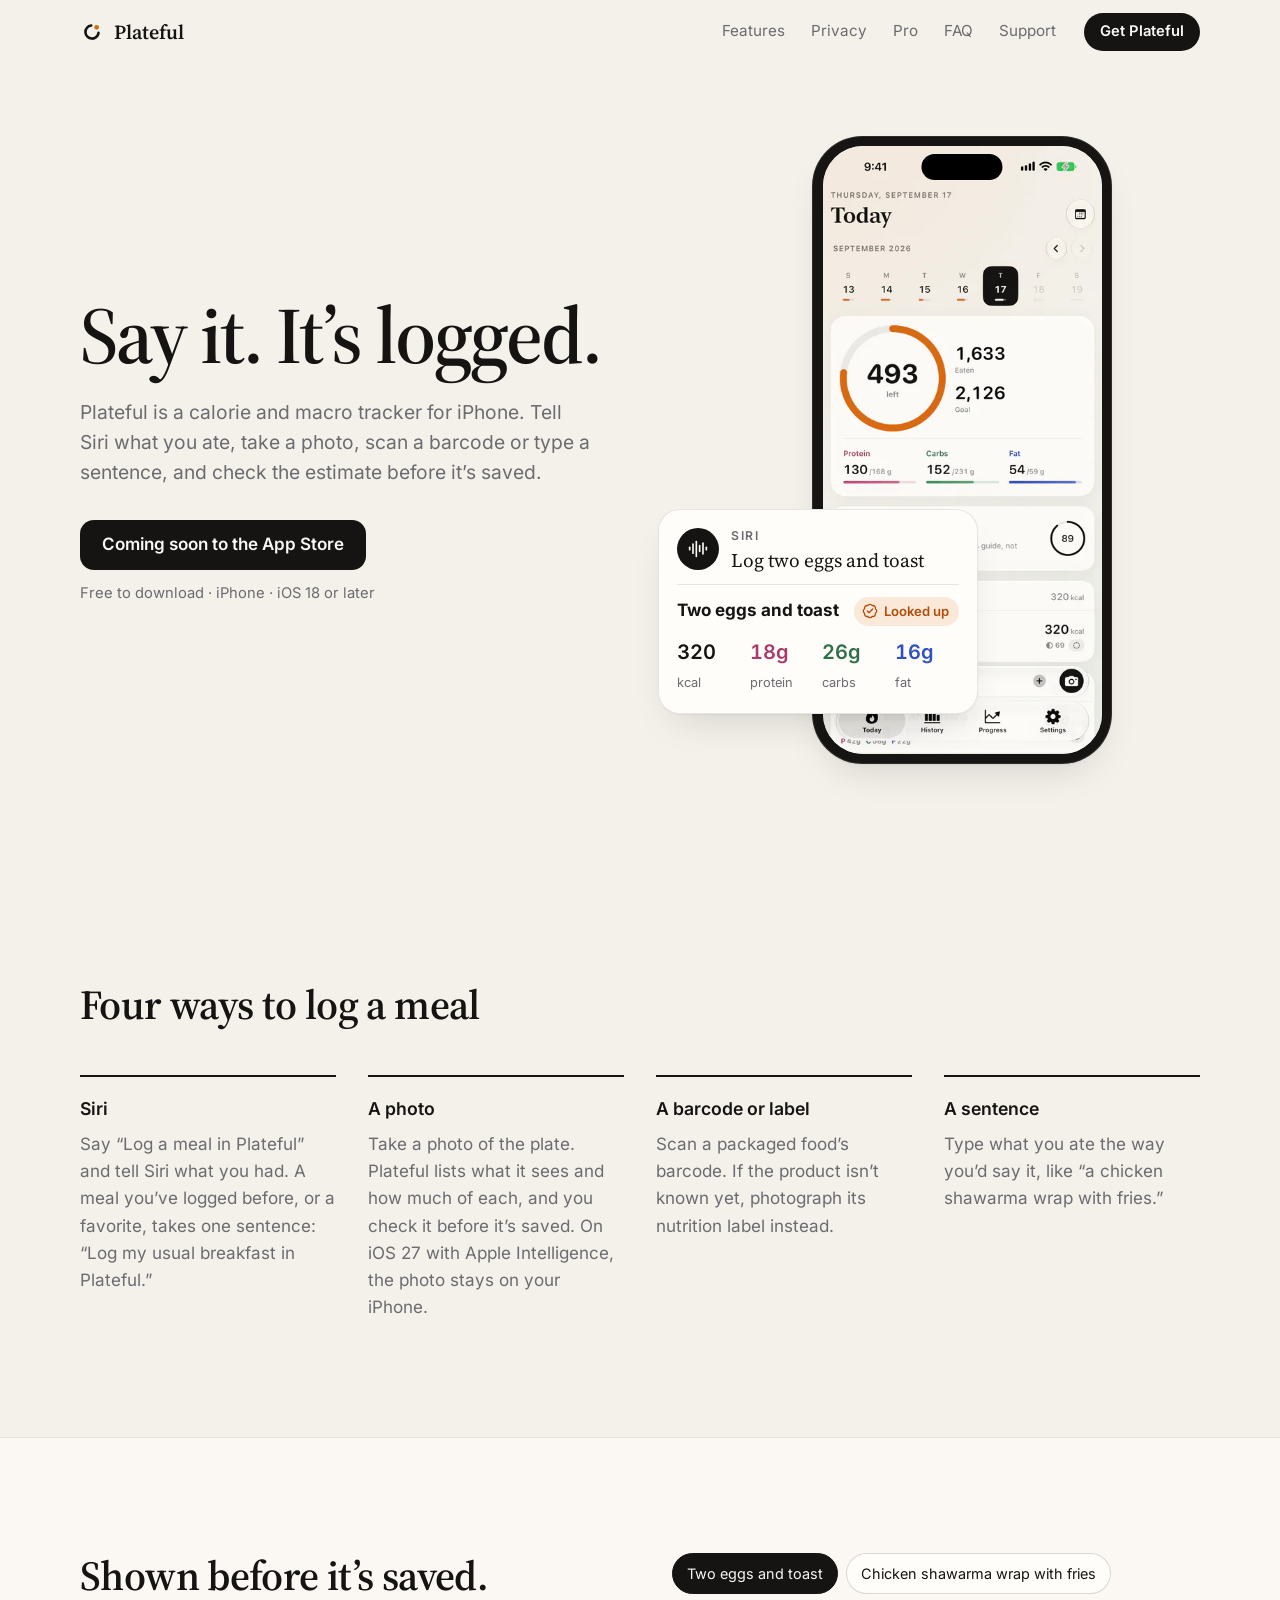
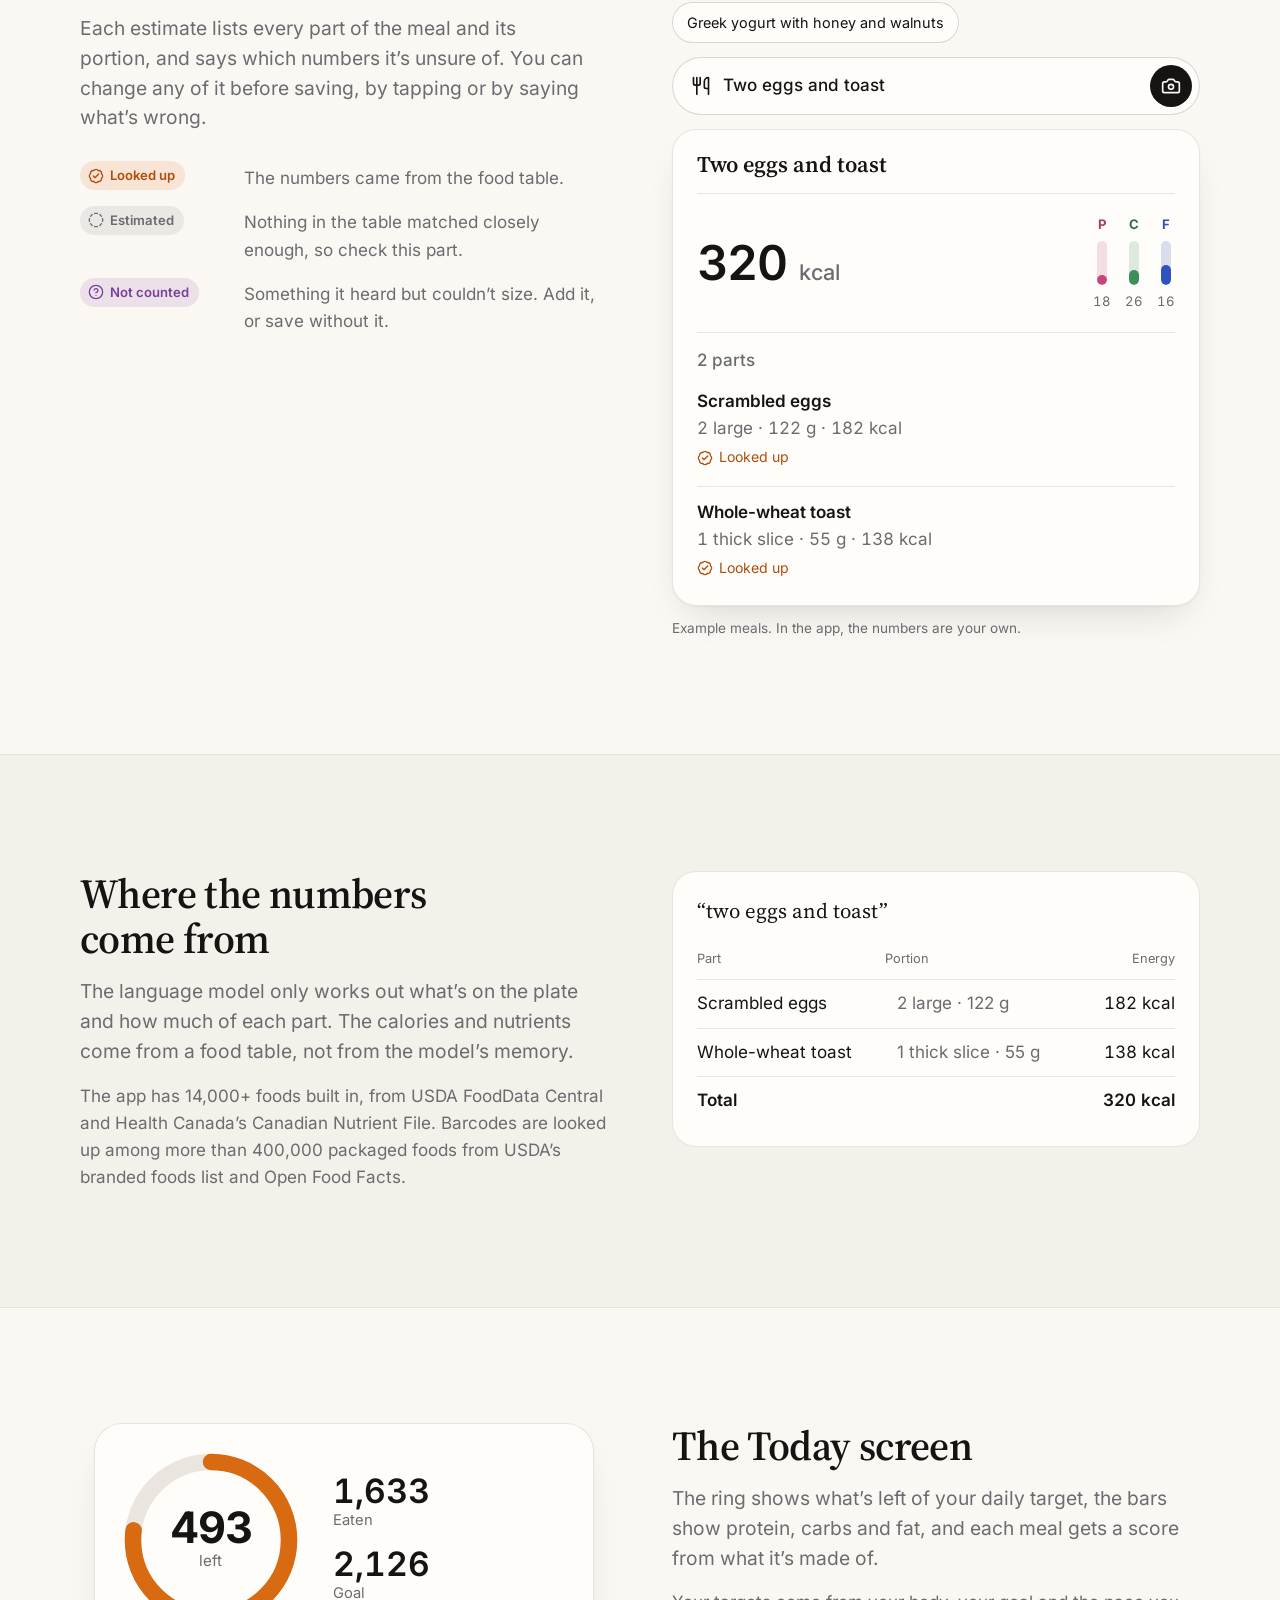
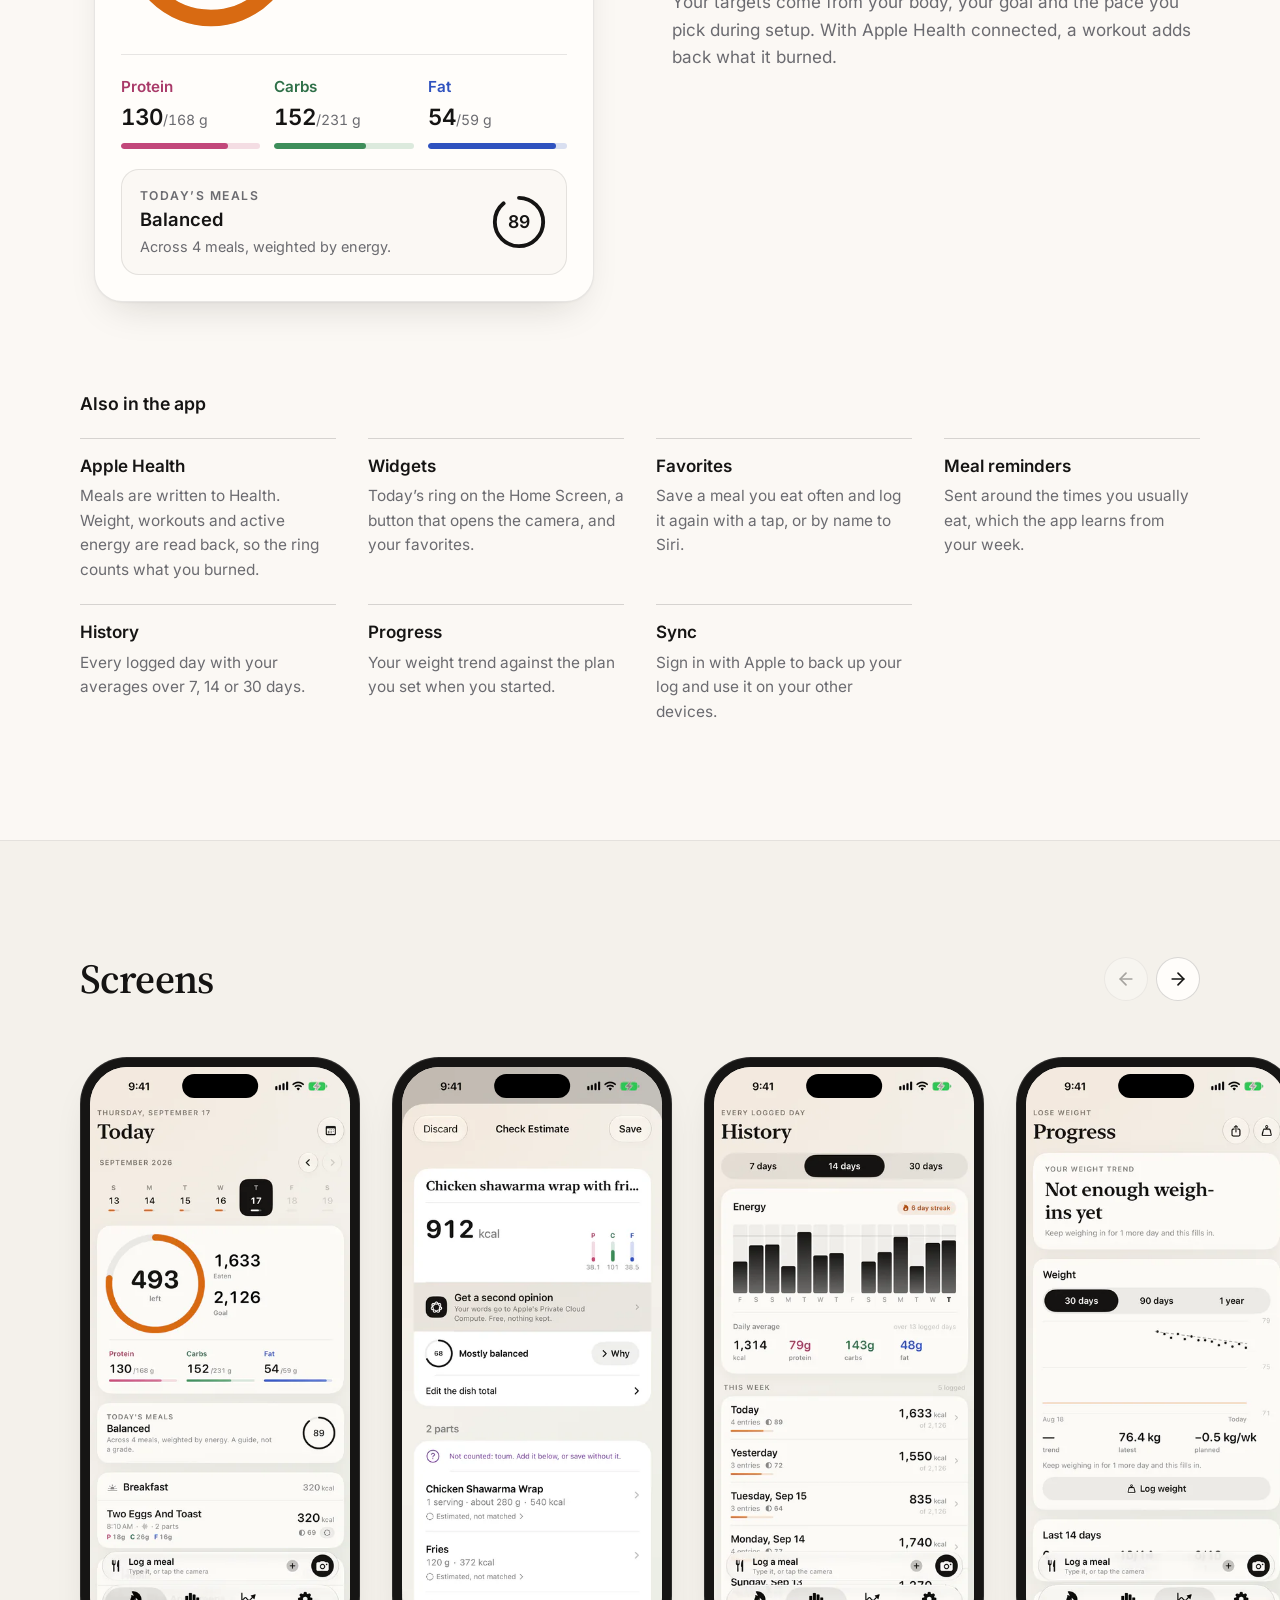
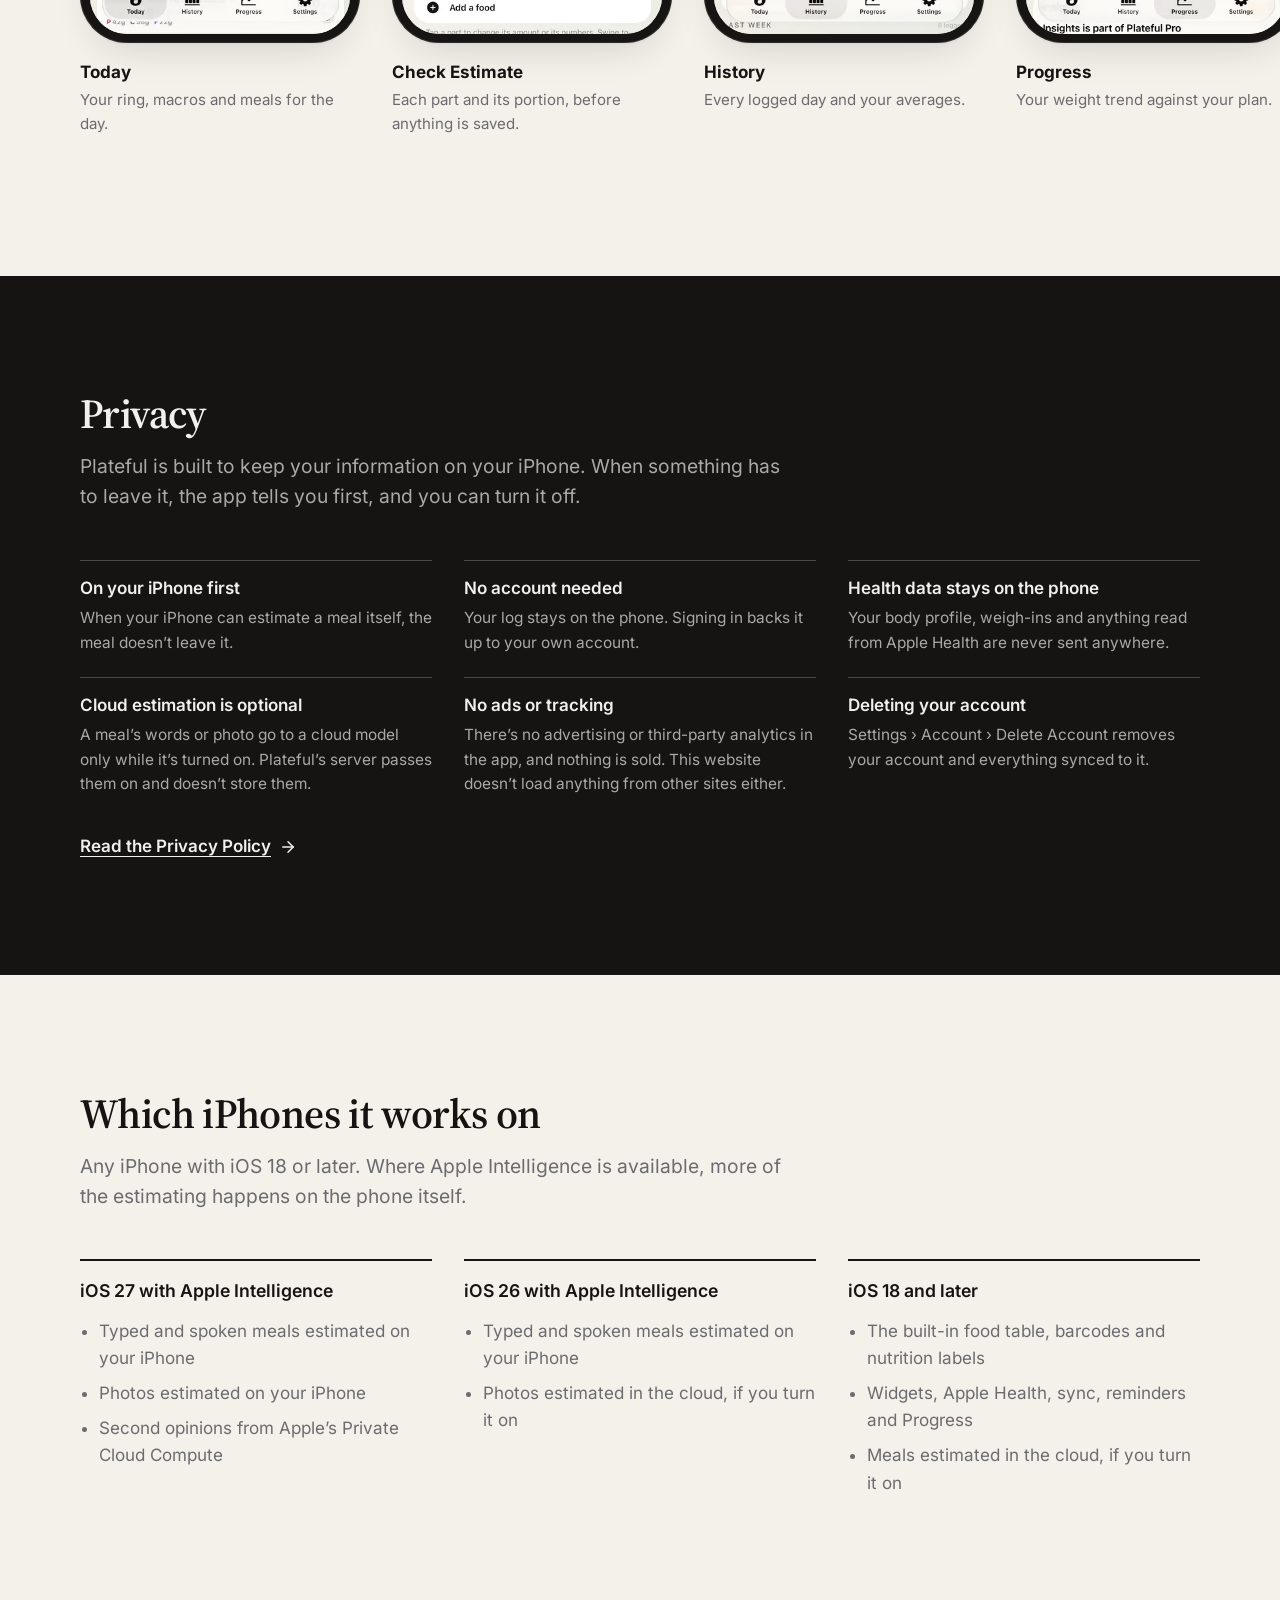
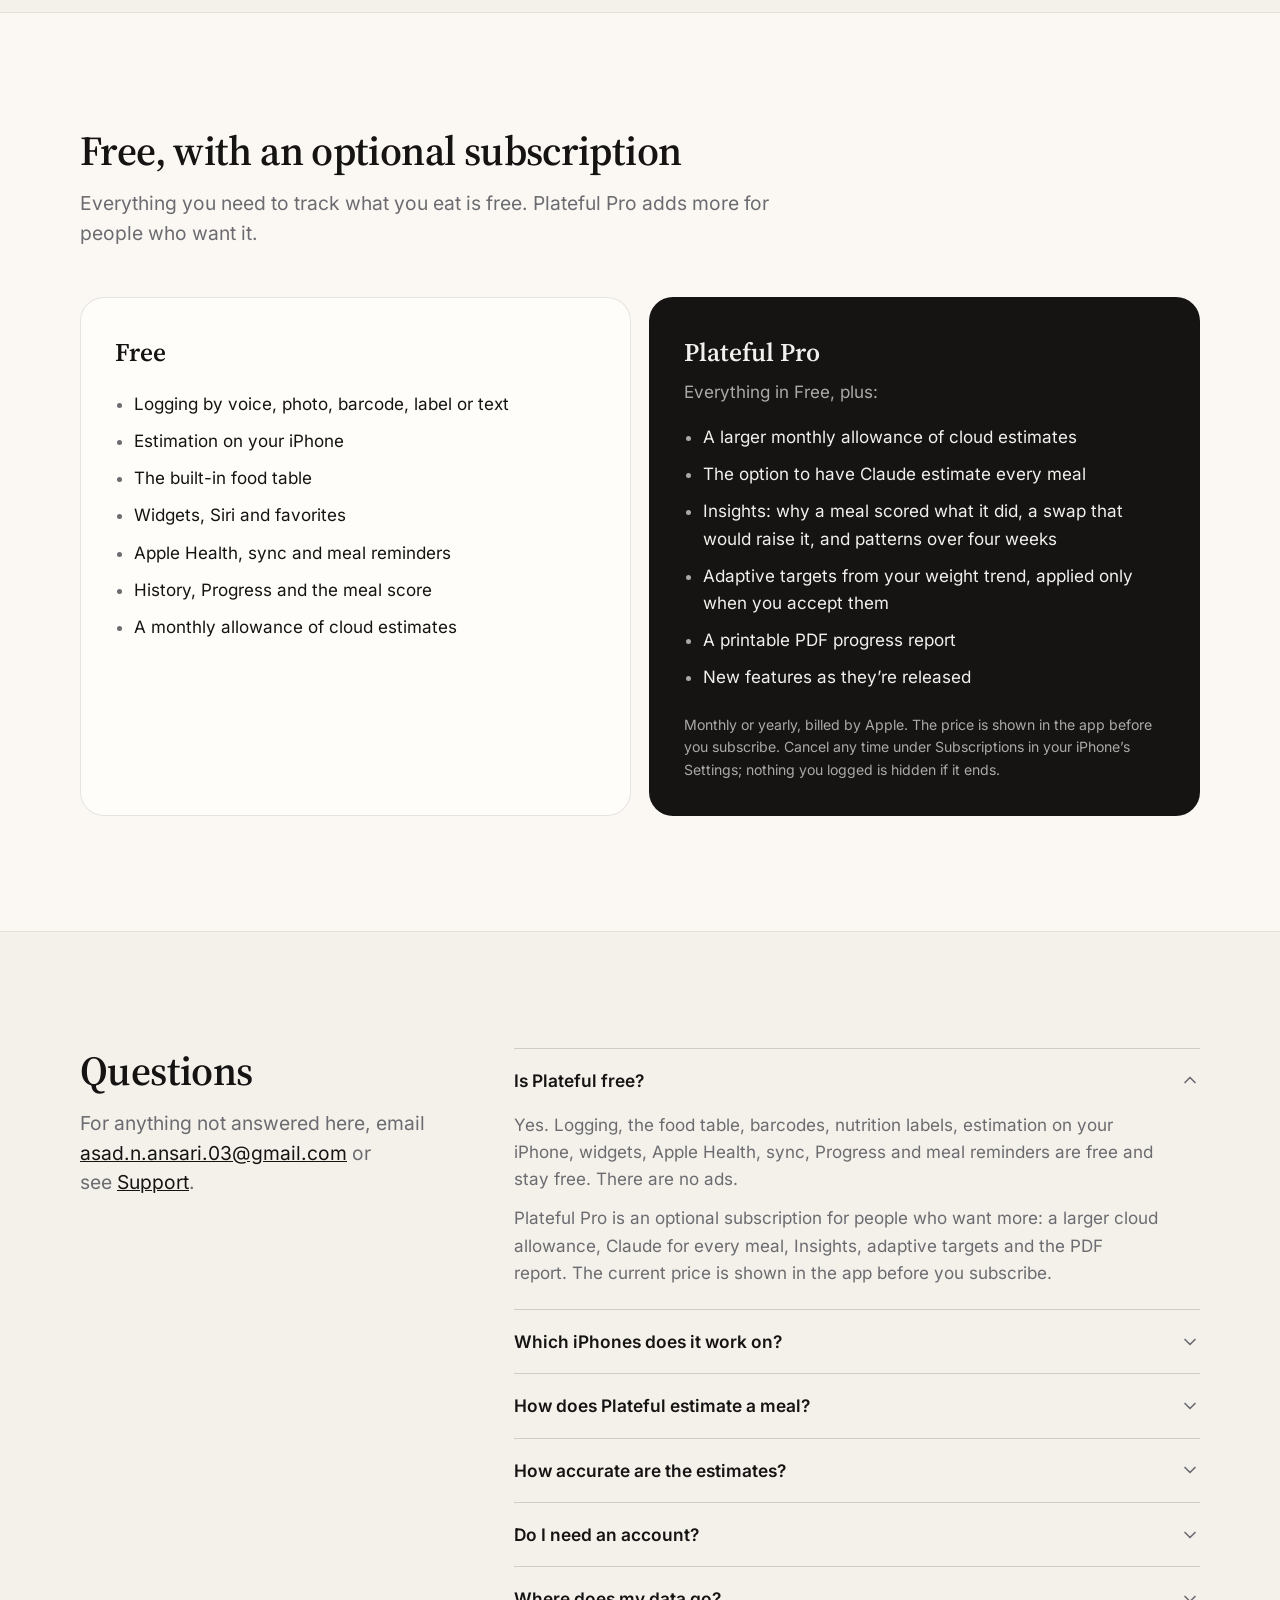
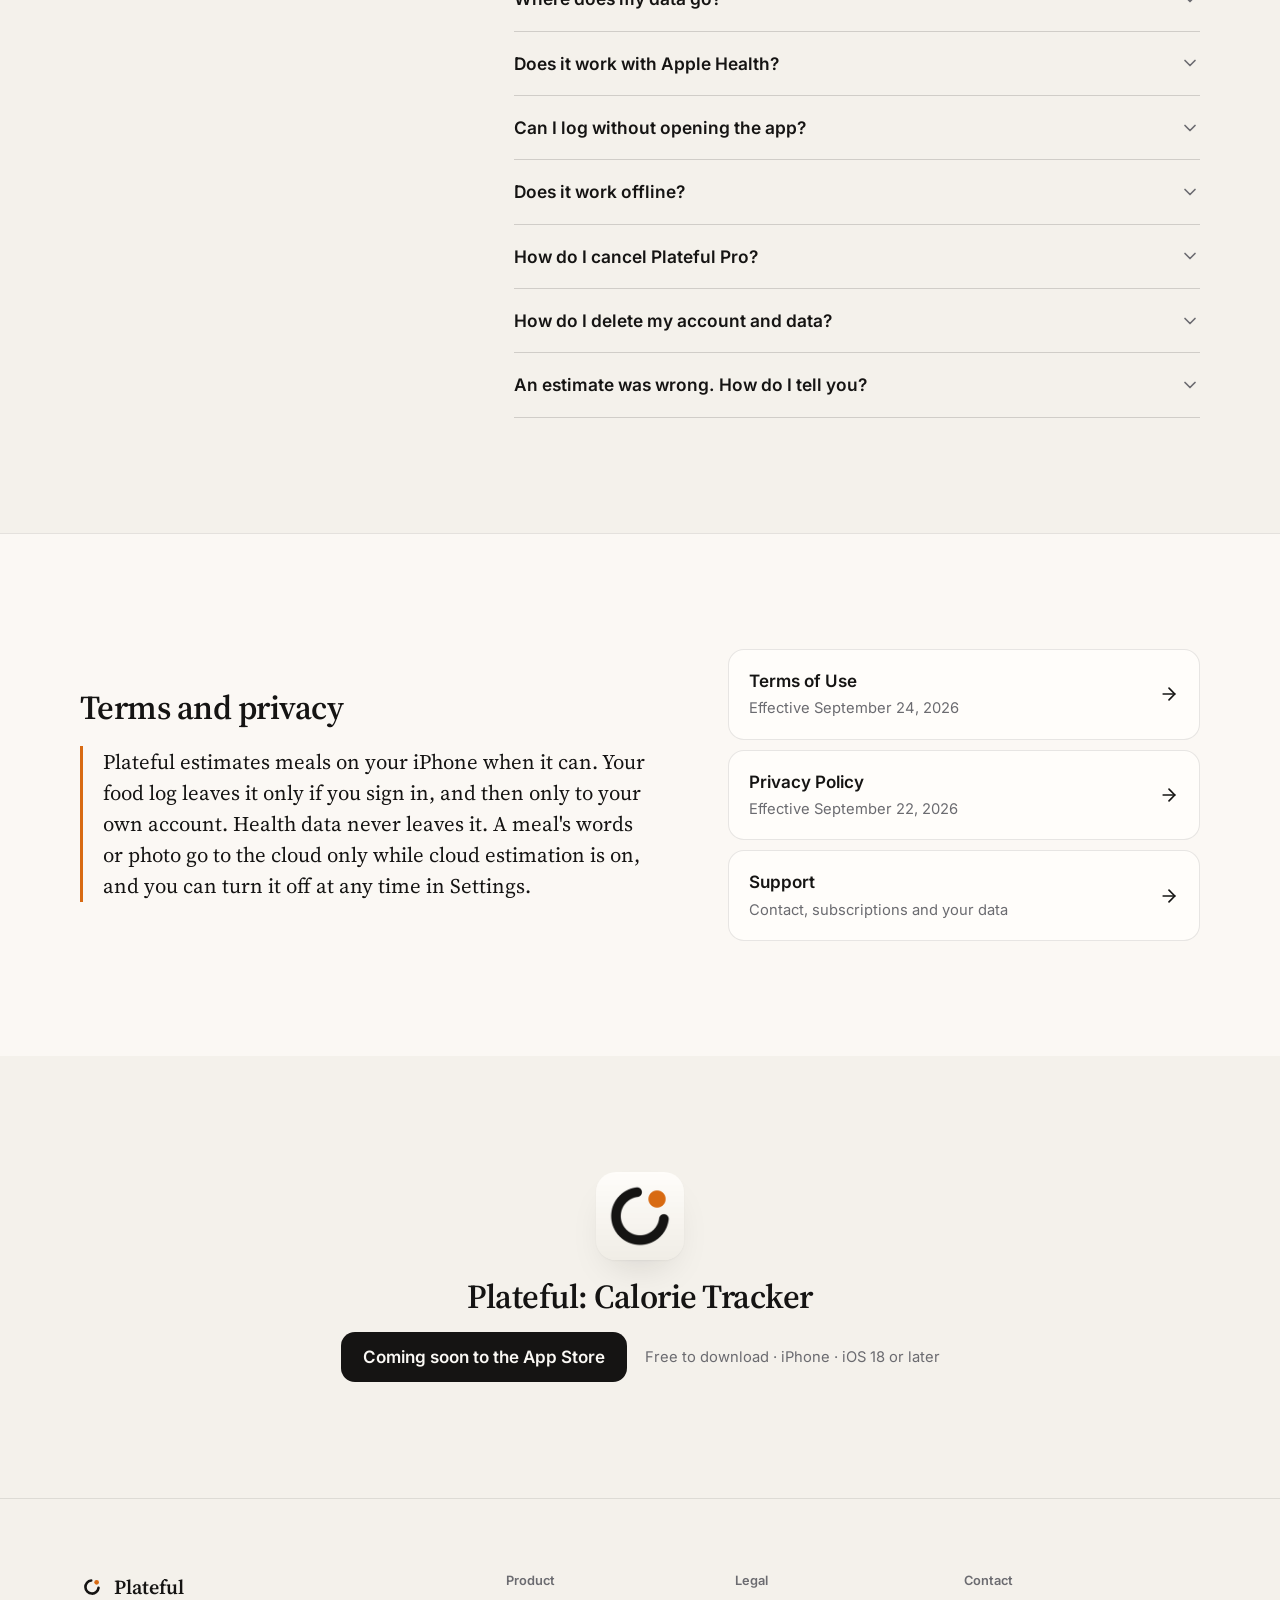
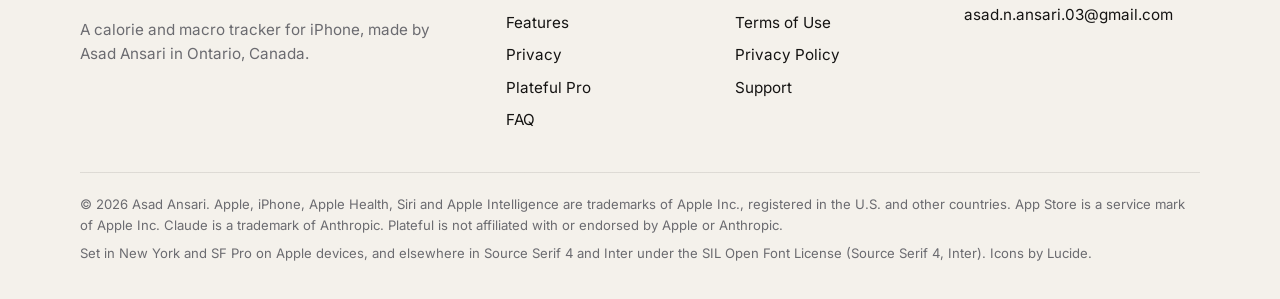
==== commit cd058817: "Publish the pages for terms version 2026-09-22 (Plateful 4c25489)" ====
--- a/index.html
+++ b/index.html
@@ -26,7 +26,7 @@
 <link rel="stylesheet" href="assets/site.css">
 <script src="assets/site.js" defer></script>
 <script type="application/ld+json">{"@context":"https://schema.org","@type":"MobileApplication","name":"Plateful","operatingSystem":"iOS 18.0 or later","applicationCategory":"HealthApplication","description":"Plateful is a calorie and macro tracker for iPhone. Tell Siri, snap a photo, scan a barcode or type a sentence: Plateful works out what and how much, looks the numbers up, and keeps it on your iPhone.","author":{"@type":"Person","name":"Asad Ansari"}}</script>
-<script type="application/ld+json">{"@context":"https://schema.org","@type":"FAQPage","mainEntity":[{"@type":"Question","name":"Is Plateful free?","acceptedAnswer":{"@type":"Answer","text":"Yes. Logging, the food table, barcodes, nutrition labels, estimation on your iPhone, widgets, Apple Health, sync, Progress and meal reminders are free and stay free. There are no ads. Plateful Pro is an optional subscription for people who want more: a larger cloud allowance, Claude for every meal, Insights, adaptive targets and the PDF report. The current price is shown in the app before you subscribe."}},{"@type":"Question","name":"Which iPhones does it work on?","acceptedAnswer":{"@type":"Answer","text":"Any iPhone with iOS 18 or later. With Apple Intelligence on iOS 26, typed and spoken meals are estimated on the iPhone itself; on iOS 27, photos are too. On any other iPhone the food table, barcodes, labels and everything else work the same, and meals can be estimated in the cloud when you turn that on. Plateful is made for iPhone only. There is no iPad, Mac, Android or web version."}},{"@type":"Question","name":"How does Plateful estimate a meal?","acceptedAnswer":{"@type":"Answer","text":"A language model reads what you said, typed or photographed and works out what is on the plate and how much of each part. The calories and nutrients then come from a food table — USDA FoodData Central, Health Canada’s Canadian Nutrient File and Open Food Facts — rather than from the model’s memory. Parts it could match wear a “Looked up” badge; parts it could not are marked as estimates."}},{"@type":"Question","name":"How accurate are the estimates?","acceptedAnswer":{"@type":"Answer","text":"Close enough to steer by, and honest about the rest. Portions and recipes vary, and a model can misjudge a plate, so every estimate is shown before it is saved: each part, its portion and anything the model was not sure about. Change any of it in a tap, or say what to fix. Plateful is not medical advice, and its estimates can be wrong about what a meal contains, including allergens. Never rely on it to decide whether a food is safe for you."}},{"@type":"Question","name":"Do I need an account?","acceptedAnswer":{"@type":"Answer","text":"No. Without one, your log stays on your iPhone. Signing in with Apple backs your log up and syncs it to your other devices, and is needed for cloud estimation."}},{"@type":"Question","name":"Where does my data go?","acceptedAnswer":{"@type":"Answer","text":"Your food log leaves your iPhone only if you sign in, and then only to your own account. Health data never leaves it. A meal’s words or photo go to a cloud model only while cloud estimation is on, and Plateful’s server does not store them. There is no advertising and no third-party analytics or tracking. The Privacy Policy lists every flow, what is kept and for how long: https://anacs-26.github.io/plateful-site/privacy/"}},{"@type":"Question","name":"Does it work with Apple Health?","acceptedAnswer":{"@type":"Answer","text":"Yes, if you connect it. Plateful writes your meals to Health and reads your weight, workouts and active energy, so your weight trend and the energy you burned show up in the app. What it reads from Health stays on your iPhone."}},{"@type":"Question","name":"Can I log without opening the app?","acceptedAnswer":{"@type":"Answer","text":"Yes. Say “Log a meal in Plateful” and tell Siri what you had. A meal you have logged before, or a favorite, takes one sentence: “Log my usual breakfast in Plateful.” The Home Screen widgets log a favorite or open the camera in one tap."}},{"@type":"Question","name":"Does it work offline?","acceptedAnswer":{"@type":"Answer","text":"Mostly. The food table is built into the app, and on an iPhone with Apple Intelligence, estimation happens on the phone. A barcode that is not in the built-in table, cloud estimation and sync need a connection."}},{"@type":"Question","name":"How do I cancel Plateful Pro?","acceptedAnswer":{"@type":"Answer","text":"Pro is billed by Apple. Open the Settings app, tap your name, then Subscriptions. You keep Pro until the end of the period you paid for, and nothing you logged is ever removed or hidden when it ends. Refunds are handled by Apple at https://reportaproblem.apple.com."}},{"@type":"Question","name":"How do I delete my account and data?","acceptedAnswer":{"@type":"Answer","text":"In the app, open Settings, Account and tap Delete Account. That removes your account and everything synced to it. Deleting the app removes what it stored on your iPhone."}},{"@type":"Question","name":"An estimate was wrong. How do I tell you?","acceptedAnswer":{"@type":"Answer","text":"Open the meal, tap the ⋯ button and choose Report an Issue. The report carries the numbers the estimate produced, so it can be traced and fixed. For anything else, email asad.n.ansari.03@gmail.com."}}]}</script>
+<script type="application/ld+json">{"@context":"https://schema.org","@type":"FAQPage","mainEntity":[{"@type":"Question","name":"Is Plateful free?","acceptedAnswer":{"@type":"Answer","text":"Yes. Logging, the food table, barcodes, nutrition labels, estimation on your iPhone, widgets, Apple Health, sync, Progress and meal reminders are free and stay free. There are no ads. Plateful Pro is an optional subscription for people who want more: a larger cloud allowance, Claude for every meal, Insights, adaptive targets and the PDF report. The current price is shown in the app before you subscribe."}},{"@type":"Question","name":"Which iPhones does it work on?","acceptedAnswer":{"@type":"Answer","text":"Any iPhone with iOS 18 or later. With Apple Intelligence on iOS 26, typed and spoken meals are estimated on the iPhone itself; on iOS 27, photos are too. On any other iPhone the food table, barcodes, labels and everything else work the same, and meals can be estimated in the cloud when you turn that on. Plateful is made for iPhone only. There is no iPad, Mac, Android or web version."}},{"@type":"Question","name":"How does Plateful estimate a meal?","acceptedAnswer":{"@type":"Answer","text":"A language model reads what you said, typed or photographed and works out what is on the plate and how much of each part. The calories and nutrients then come from a food table (USDA FoodData Central, Health Canada’s Canadian Nutrient File and Open Food Facts), not from the model’s memory. Parts it matched in the table are marked “Looked up”; the rest are marked as estimates."}},{"@type":"Question","name":"How accurate are the estimates?","acceptedAnswer":{"@type":"Answer","text":"Portions and recipes vary, and a model can misjudge a plate, so no estimate is exact. That is why every estimate is shown before it is saved, with each part, its portion and anything the model was unsure of. You can change any of it by tapping, or by saying what to fix. Plateful is not medical advice, and its estimates can be wrong about what a meal contains, including allergens. Never rely on it to decide whether a food is safe for you."}},{"@type":"Question","name":"Do I need an account?","acceptedAnswer":{"@type":"Answer","text":"No. Without one, your log stays on your iPhone. Signing in with Apple backs your log up and syncs it to your other devices, and is needed for cloud estimation."}},{"@type":"Question","name":"Where does my data go?","acceptedAnswer":{"@type":"Answer","text":"Your food log leaves your iPhone only if you sign in, and then only to your own account. Health data never leaves it. A meal’s words or photo go to a cloud model only while cloud estimation is on, and Plateful’s server does not store them. There is no advertising and no third-party analytics or tracking. The Privacy Policy lists every flow, what is kept and for how long: https://anacs-26.github.io/plateful-site/privacy/"}},{"@type":"Question","name":"Does it work with Apple Health?","acceptedAnswer":{"@type":"Answer","text":"Yes, if you connect it. Plateful writes your meals to Health and reads your weight, workouts and active energy, so your weight trend and the energy you burned show up in the app. What it reads from Health stays on your iPhone."}},{"@type":"Question","name":"Can I log without opening the app?","acceptedAnswer":{"@type":"Answer","text":"Yes. Say “Log a meal in Plateful” and tell Siri what you had. A meal you have logged before, or a favorite, takes one sentence: “Log my usual breakfast in Plateful.” The Home Screen widgets log a favorite or open the camera in one tap."}},{"@type":"Question","name":"Does it work offline?","acceptedAnswer":{"@type":"Answer","text":"Mostly. The food table is built into the app, and on an iPhone with Apple Intelligence, estimation happens on the phone. A barcode that is not in the built-in table, cloud estimation and sync need a connection."}},{"@type":"Question","name":"How do I cancel Plateful Pro?","acceptedAnswer":{"@type":"Answer","text":"Pro is billed by Apple. Open the Settings app, tap your name, then Subscriptions. You keep Pro until the end of the period you paid for, and nothing you logged is ever removed or hidden when it ends. Refunds are handled by Apple at https://reportaproblem.apple.com."}},{"@type":"Question","name":"How do I delete my account and data?","acceptedAnswer":{"@type":"Answer","text":"In the app, open Settings, Account and tap Delete Account. That removes your account and everything synced to it. Deleting the app removes what it stored on your iPhone."}},{"@type":"Question","name":"An estimate was wrong. How do I tell you?","acceptedAnswer":{"@type":"Answer","text":"Open the meal, tap the ⋯ button and choose Report an Issue. The report carries the numbers the estimate produced, so it can be traced and fixed. For anything else, email asad.n.ansari.03@gmail.com."}}]}</script>
 </head>
 <body class="landing">
 <a class="skip" href="#main">Skip to content</a>
@@ -46,24 +46,16 @@
 </header>
 <main id="main">
 <section class="hero" id="top">
-<div class="aurora" aria-hidden="true"><span></span><span></span><span></span></div>
 <div class="wrap hero-grid">
 <div class="hero-copy">
-<p class="eyebrow"><span class="eyebrow-mark"><svg class="mark" viewBox="0 0 1024 1024" aria-hidden="true"><path d="M789.9 546.1A280 280 0 1 1 477.9 234.1" fill="none" stroke="currentColor" stroke-width="112" stroke-linecap="round"/><circle cx="710" cy="314" r="100" class="mark-dot"/></svg></span>Calorie &amp; macro tracker for iPhone</p>
-<h1 class="display hero-title"><span class="line">Say it.</span> <span class="line">It’s logged.</span></h1>
-<p class="lede">Tell Siri, snap a photo, or type a sentence. Plateful works out what and how much, looks the numbers up, and keeps it all on your iPhone.</p>
+<h1 class="display hero-title">Say it. It’s logged.</h1>
+<p class="lede">Plateful is a calorie and macro tracker for iPhone. Tell Siri what you ate, take a photo, scan a barcode or type a sentence, and check the estimate before it’s saved.</p>
 <div class="download">
-<span class="store-soon" role="note"><span class="store-soon-dot" aria-hidden="true"></span>Coming soon to the App Store</span>
+<span class="store-soon" role="note">Coming soon to the App Store</span>
 <p class="download-note">Free to download · iPhone · iOS 18 or later</p>
 </div>
-<ul class="hero-points">
-<li><svg class="icon" viewBox="0 0 24 24" fill="none" stroke="currentColor" stroke-width="2" stroke-linecap="round" stroke-linejoin="round" aria-hidden="true"><path d="M20 6 9 17l-5-5"/></svg>No account needed</li>
-<li><svg class="icon" viewBox="0 0 24 24" fill="none" stroke="currentColor" stroke-width="2" stroke-linecap="round" stroke-linejoin="round" aria-hidden="true"><path d="M20 6 9 17l-5-5"/></svg>Estimated on your iPhone</li>
-<li><svg class="icon" viewBox="0 0 24 24" fill="none" stroke="currentColor" stroke-width="2" stroke-linecap="round" stroke-linejoin="round" aria-hidden="true"><path d="M20 6 9 17l-5-5"/></svg>No ads, no tracking</li>
-</ul>
 </div>
 <div class="hero-visual">
-<svg class="hero-ring" viewBox="0 0 1024 1024" aria-hidden="true"><path d="M789.9 546.1A280 280 0 1 1 477.9 234.1" pathLength="100"/><circle cx="710" cy="314" r="100"/></svg>
 <div class="phone phone-hero">
 <div class="phone-screen">
 <picture>
@@ -75,106 +67,88 @@
 </div>
 <div class="siri-card" aria-hidden="true">
 <div class="siri-top">
-<span class="siri-orb"><i></i><i></i><i></i><i></i><i></i></span>
+<span class="siri-orb"><svg class="icon" viewBox="0 0 24 24" fill="none" stroke="currentColor" stroke-width="2" stroke-linecap="round" stroke-linejoin="round" aria-hidden="true"><path d="M2 10v3"/><path d="M6 6v11"/><path d="M10 3v18"/><path d="M14 8v7"/><path d="M18 5v13"/><path d="M22 10v3"/></svg></span>
 <div>
 <p class="micro">Siri</p>
-<p class="siri-said"><span data-hero-typed>Log two eggs and toast</span></p>
+<p class="siri-said">Log two eggs and toast</p>
 </div>
 </div>
 <div class="siri-result">
 <div class="siri-title"><strong>Two eggs and toast</strong><span class="chip-looked"><svg class="icon" viewBox="0 0 24 24" fill="none" stroke="currentColor" stroke-width="2" stroke-linecap="round" stroke-linejoin="round" aria-hidden="true"><path d="M3.85 8.62a4 4 0 0 1 4.78-4.77 4 4 0 0 1 6.74 0 4 4 0 0 1 4.78 4.78 4 4 0 0 1 0 6.74 4 4 0 0 1-4.77 4.78 4 4 0 0 1-6.75 0 4 4 0 0 1-4.78-4.77 4 4 0 0 1 0-6.76Z"/><path d="m16 9-5.5 5.5L8 12"/></svg>Looked up</span></div>
 <div class="siri-macros">
-<div><b data-count="320">320</b><span>kcal</span></div>
-<div class="t-protein"><b><span data-count="18">18</span>g</b><span>protein</span></div>
-<div class="t-carbs"><b><span data-count="26">26</span>g</b><span>carbs</span></div>
-<div class="t-fat"><b><span data-count="16">16</span>g</b><span>fat</span></div>
-</div>
-</div>
-</div>
-</div>
-</div>
-<a class="scroll-cue" href="#features" aria-label="Scroll to features"><span></span></a>
+<div><b>320</b><span>kcal</span></div>
+<div class="t-protein"><b>18g</b><span>protein</span></div>
+<div class="t-carbs"><b>26g</b><span>carbs</span></div>
+<div class="t-fat"><b>16g</b><span>fat</span></div>
+</div>
+</div>
+</div>
+</div>
+</div>
 </section>
 <section class="section" id="features" aria-labelledby="features-title">
 <div class="wrap">
-<header class="section-head" data-reveal>
-<p class="kicker kicker-accent">Four ways in</p>
-<h2 class="display" id="features-title">However you eat, it takes one sentence.</h2>
-<p class="lede">No food database to scroll, no scale on the counter. Tell Plateful what you had the way you would tell a friend.</p>
-</header>
-<div class="ways-grid">
-<article class="way-card" data-reveal style="--i:0">
-<span class="way-icon"><svg class="icon" viewBox="0 0 24 24" fill="none" stroke="currentColor" stroke-width="2" stroke-linecap="round" stroke-linejoin="round" aria-hidden="true"><path d="M2 10v3"/><path d="M6 6v11"/><path d="M10 3v18"/><path d="M14 8v7"/><path d="M18 5v13"/><path d="M22 10v3"/></svg></span>
-<p class="kicker">Say it</p>
-<h3>Tell Siri.</h3>
-<p>“Log a meal in Plateful,” then say what you had. Meals you’ve logged before and your favorites need just one sentence, without opening the app.</p>
-<p class="way-example">“Log my usual breakfast in Plateful”</p>
-</article>
-<article class="way-card" data-reveal style="--i:1">
-<span class="way-icon"><svg class="icon" viewBox="0 0 24 24" fill="none" stroke="currentColor" stroke-width="2" stroke-linecap="round" stroke-linejoin="round" aria-hidden="true"><path d="M13.997 4a2 2 0 0 1 1.76 1.05l.486.9A2 2 0 0 0 18.003 7H20a2 2 0 0 1 2 2v9a2 2 0 0 1-2 2H4a2 2 0 0 1-2-2V9a2 2 0 0 1 2-2h1.997a2 2 0 0 0 1.759-1.048l.489-.904A2 2 0 0 1 10.004 4z"/><circle cx="12" cy="13" r="3"/></svg></span>
-<p class="kicker">Snap it</p>
-<h3>Photograph the plate.</h3>
-<p>Plateful names what it sees, sizes each part and shows you before anything is saved. With Apple Intelligence on iOS 27, the photo never leaves your iPhone.</p>
-<p class="way-example">“Salmon, rice and greens”</p>
-</article>
-<article class="way-card" data-reveal style="--i:2">
-<span class="way-icon"><svg class="icon" viewBox="0 0 24 24" fill="none" stroke="currentColor" stroke-width="2" stroke-linecap="round" stroke-linejoin="round" aria-hidden="true"><path d="M3 7V5a2 2 0 0 1 2-2h2"/><path d="M17 3h2a2 2 0 0 1 2 2v2"/><path d="M21 17v2a2 2 0 0 1-2 2h-2"/><path d="M7 21H5a2 2 0 0 1-2-2v-2"/><path d="M8 7v10"/><path d="M12 7v10"/><path d="M17 7v10"/></svg></span>
-<p class="kicker">Scan it</p>
-<h3>Scan a barcode or a label.</h3>
-<p>Packaged food by its barcode, or read the nutrition panel straight off the packet when a product is new.</p>
-<p class="way-example">“Nutrition Facts, per 30 g”</p>
-</article>
-<article class="way-card" data-reveal style="--i:3">
-<span class="way-icon"><svg class="icon" viewBox="0 0 24 24" fill="none" stroke="currentColor" stroke-width="2" stroke-linecap="round" stroke-linejoin="round" aria-hidden="true"><path d="M10 8h.01"/><path d="M12 12h.01"/><path d="M14 8h.01"/><path d="M16 12h.01"/><path d="M18 8h.01"/><path d="M6 8h.01"/><path d="M7 16h10"/><path d="M8 12h.01"/><rect width="20" height="16" x="2" y="4" rx="2"/></svg></span>
-<p class="kicker">Type it</p>
-<h3>Write a sentence.</h3>
-<p>“A chicken shawarma wrap with fries.” No database to search and nothing to weigh; say it the way you would to a friend.</p>
-<p class="way-example">“Oatmeal with a banana”</p>
-</article>
+<header class="section-head ">
+<h2 class="display" id="features-title">Four ways to log a meal</h2>
+</header>
+<div class="ways">
+<div class="way">
+<h3>Siri</h3>
+<p>Say “Log a meal in Plateful” and tell Siri what you had. A meal you’ve logged before, or a favorite, takes one sentence: “Log my usual breakfast in Plateful.”</p>
+</div>
+<div class="way">
+<h3>A photo</h3>
+<p>Take a photo of the plate. Plateful lists what it sees and how much of each, and you check it before it’s saved. On iOS 27 with Apple Intelligence, the photo stays on your iPhone.</p>
+</div>
+<div class="way">
+<h3>A barcode or label</h3>
+<p>Scan a packaged food’s barcode. If the product isn’t known yet, photograph its nutrition label instead.</p>
+</div>
+<div class="way">
+<h3>A sentence</h3>
+<p>Type what you ate the way you’d say it, like “a chicken shawarma wrap with fries.”</p>
+</div>
 </div>
 </div>
 </section>
 <section class="section section-tint" id="check" aria-labelledby="check-title">
 <div class="wrap split">
-<div class="split-copy" data-reveal>
-<p class="kicker kicker-accent">Check it</p>
+<div class="split-copy">
 <h2 class="display" id="check-title">Shown before it’s saved.</h2>
-<p class="lede">Every part, its portion, and anything it wasn’t sure about. Fix any of it in a tap — or just say what’s wrong.</p>
-<ul class="checklist">
-<li><svg class="icon" viewBox="0 0 24 24" fill="none" stroke="currentColor" stroke-width="2" stroke-linecap="round" stroke-linejoin="round" aria-hidden="true"><path d="M3.85 8.62a4 4 0 0 1 4.78-4.77 4 4 0 0 1 6.74 0 4 4 0 0 1 4.78 4.78 4 4 0 0 1 0 6.74 4 4 0 0 1-4.77 4.78 4 4 0 0 1-6.75 0 4 4 0 0 1-4.78-4.77 4 4 0 0 1 0-6.76Z"/><path d="m16 9-5.5 5.5L8 12"/></svg><span><strong>Looked up</strong> means the numbers came from the food table, not a guess.</span></li>
-<li><svg class="icon" viewBox="0 0 24 24" fill="none" stroke="currentColor" stroke-width="2" stroke-linecap="round" stroke-linejoin="round" aria-hidden="true"><path d="M10.1 2.182a10 10 0 0 1 3.8 0"/><path d="M13.9 21.818a10 10 0 0 1-3.8 0"/><path d="M17.609 3.721a10 10 0 0 1 2.69 2.7"/><path d="M2.182 13.9a10 10 0 0 1 0-3.8"/><path d="M20.279 17.609a10 10 0 0 1-2.7 2.69"/><path d="M21.818 10.1a10 10 0 0 1 0 3.8"/><path d="M3.721 6.391a10 10 0 0 1 2.7-2.69"/><path d="M6.391 20.279a10 10 0 0 1-2.69-2.7"/></svg><span><strong>Estimated</strong> means no match was close enough, so you can see which parts to check.</span></li>
-<li><svg class="icon" viewBox="0 0 24 24" fill="none" stroke="currentColor" stroke-width="2" stroke-linecap="round" stroke-linejoin="round" aria-hidden="true"><circle cx="12" cy="12" r="10"/><path d="M9.09 9a3 3 0 0 1 5.83 1c0 2-3 3-3 3"/><path d="M12 17h.01"/></svg><span><strong>Not counted</strong> names what it heard but could not size, instead of quietly leaving it out.</span></li>
-</ul>
-</div>
-<div class="demo" data-demo data-reveal>
+<p class="lede">Each estimate lists every part of the meal and its portion, and says which numbers it’s unsure of. You can change any of it before saving, by tapping or by saying what’s wrong.</p>
+<dl class="labels">
+<div><dt><span class="chip-looked"><svg class="icon" viewBox="0 0 24 24" fill="none" stroke="currentColor" stroke-width="2" stroke-linecap="round" stroke-linejoin="round" aria-hidden="true"><path d="M3.85 8.62a4 4 0 0 1 4.78-4.77 4 4 0 0 1 6.74 0 4 4 0 0 1 4.78 4.78 4 4 0 0 1 0 6.74 4 4 0 0 1-4.77 4.78 4 4 0 0 1-6.75 0 4 4 0 0 1-4.78-4.77 4 4 0 0 1 0-6.76Z"/><path d="m16 9-5.5 5.5L8 12"/></svg>Looked up</span></dt><dd>The numbers came from the food table.</dd></div>
+<div><dt><span class="chip-estimated"><svg class="icon" viewBox="0 0 24 24" fill="none" stroke="currentColor" stroke-width="2" stroke-linecap="round" stroke-linejoin="round" aria-hidden="true"><path d="M10.1 2.182a10 10 0 0 1 3.8 0"/><path d="M13.9 21.818a10 10 0 0 1-3.8 0"/><path d="M17.609 3.721a10 10 0 0 1 2.69 2.7"/><path d="M2.182 13.9a10 10 0 0 1 0-3.8"/><path d="M20.279 17.609a10 10 0 0 1-2.7 2.69"/><path d="M21.818 10.1a10 10 0 0 1 0 3.8"/><path d="M3.721 6.391a10 10 0 0 1 2.7-2.69"/><path d="M6.391 20.279a10 10 0 0 1-2.69-2.7"/></svg>Estimated</span></dt><dd>Nothing in the table matched closely enough, so check this part.</dd></div>
+<div><dt><span class="chip-warning"><svg class="icon" viewBox="0 0 24 24" fill="none" stroke="currentColor" stroke-width="2" stroke-linecap="round" stroke-linejoin="round" aria-hidden="true"><circle cx="12" cy="12" r="10"/><path d="M9.09 9a3 3 0 0 1 5.83 1c0 2-3 3-3 3"/><path d="M12 17h.01"/></svg>Not counted</span></dt><dd>Something it heard but couldn’t size. Add it, or save without it.</dd></div>
+</dl>
+</div>
+<div class="demo" data-demo>
 <div class="demo-tabs" role="tablist" aria-label="Example meals">
 <button class="demo-tab" type="button" role="tab" id="demo-tab-0" aria-controls="demo-0" aria-selected="true" tabindex="0" data-demo-tab="0">Two eggs and toast</button>
 <button class="demo-tab" type="button" role="tab" id="demo-tab-1" aria-controls="demo-1" aria-selected="false" tabindex="-1" data-demo-tab="1">Chicken shawarma wrap with fries</button>
 <button class="demo-tab" type="button" role="tab" id="demo-tab-2" aria-controls="demo-2" aria-selected="false" tabindex="-1" data-demo-tab="2">Greek yogurt with honey and walnuts</button>
 </div>
-<div class="demo-panel" id="demo-0" role="tabpanel" aria-labelledby="demo-tab-0" data-demo-panel data-prompt="Two eggs and toast">
+<div class="demo-panel" id="demo-0" role="tabpanel" aria-labelledby="demo-tab-0" data-demo-panel>
 <div class="log-bar">
 <svg class="icon log-bar-icon" viewBox="0 0 24 24" fill="none" stroke="currentColor" stroke-width="2" stroke-linecap="round" stroke-linejoin="round" aria-hidden="true"><path d="M3 2v7c0 1.1.9 2 2 2h4a2 2 0 0 0 2-2V2"/><path d="M7 2v20"/><path d="M21 15V2a5 5 0 0 0-5 5v6c0 1.1.9 2 2 2h3Zm0 0v7"/></svg>
-<p class="log-bar-text"><span class="log-bar-typed" data-typed>Two eggs and toast</span><span class="caret" aria-hidden="true"></span></p>
+<p class="log-bar-text">Two eggs and toast</p>
 <span class="log-bar-camera"><svg class="icon" viewBox="0 0 24 24" fill="none" stroke="currentColor" stroke-width="2" stroke-linecap="round" stroke-linejoin="round" aria-hidden="true"><path d="M13.997 4a2 2 0 0 1 1.76 1.05l.486.9A2 2 0 0 0 18.003 7H20a2 2 0 0 1 2 2v9a2 2 0 0 1-2 2H4a2 2 0 0 1-2-2V9a2 2 0 0 1 2-2h1.997a2 2 0 0 0 1.759-1.048l.489-.904A2 2 0 0 1 10.004 4z"/><circle cx="12" cy="13" r="3"/></svg></span>
 </div>
 <div class="estimate-card">
-<div class="estimate-head">
 <p class="estimate-title">Two eggs and toast</p>
-</div>
 <div class="estimate-numbers">
-<p class="estimate-kcal"><span data-count="320">320</span> <span class="unit">kcal</span></p>
+<p class="estimate-kcal">320 <span class="unit">kcal</span></p>
 <div class="mini-bars" role="img" aria-label="Protein 18 grams, carbs 26 grams, fat 16 grams"><div class="mini-bar mini-protein"><span class="mini-letter">P</span><span class="mini-track"><span class="mini-fill" style="--fill:23%"></span></span><span class="mini-value">18</span></div><div class="mini-bar mini-carbs"><span class="mini-letter">C</span><span class="mini-track"><span class="mini-fill" style="--fill:33%"></span></span><span class="mini-value">26</span></div><div class="mini-bar mini-fat"><span class="mini-letter">F</span><span class="mini-track"><span class="mini-fill" style="--fill:45%"></span></span><span class="mini-value">16</span></div></div>
 </div>
 <p class="parts-count">2 parts</p>
 <ul class="parts">
 
-<li class="part" style="--i:0">
+<li class="part">
 <p class="part-name">Scrambled eggs</p>
 <p class="part-meta">2 large · 122 g · 182 kcal</p>
 <span class="prov prov-looked"><svg class="icon" viewBox="0 0 24 24" fill="none" stroke="currentColor" stroke-width="2" stroke-linecap="round" stroke-linejoin="round" aria-hidden="true"><path d="M3.85 8.62a4 4 0 0 1 4.78-4.77 4 4 0 0 1 6.74 0 4 4 0 0 1 4.78 4.78 4 4 0 0 1 0 6.74 4 4 0 0 1-4.77 4.78 4 4 0 0 1-6.75 0 4 4 0 0 1-4.78-4.77 4 4 0 0 1 0-6.76Z"/><path d="m16 9-5.5 5.5L8 12"/></svg>Looked up</span>
 </li>
-<li class="part" style="--i:1">
+<li class="part">
 <p class="part-name">Whole-wheat toast</p>
 <p class="part-meta">1 thick slice · 55 g · 138 kcal</p>
 <span class="prov prov-looked"><svg class="icon" viewBox="0 0 24 24" fill="none" stroke="currentColor" stroke-width="2" stroke-linecap="round" stroke-linejoin="round" aria-hidden="true"><path d="M3.85 8.62a4 4 0 0 1 4.78-4.77 4 4 0 0 1 6.74 0 4 4 0 0 1 4.78 4.78 4 4 0 0 1 0 6.74 4 4 0 0 1-4.77 4.78 4 4 0 0 1-6.75 0 4 4 0 0 1-4.78-4.77 4 4 0 0 1 0-6.76Z"/><path d="m16 9-5.5 5.5L8 12"/></svg>Looked up</span>
@@ -182,29 +156,27 @@
 </ul>
 </div>
 </div>
-<div class="demo-panel" id="demo-1" role="tabpanel" aria-labelledby="demo-tab-1" data-demo-panel data-prompt="Chicken shawarma wrap with fries" hidden>
+<div class="demo-panel" id="demo-1" role="tabpanel" aria-labelledby="demo-tab-1" data-demo-panel hidden>
 <div class="log-bar">
 <svg class="icon log-bar-icon" viewBox="0 0 24 24" fill="none" stroke="currentColor" stroke-width="2" stroke-linecap="round" stroke-linejoin="round" aria-hidden="true"><path d="M3 2v7c0 1.1.9 2 2 2h4a2 2 0 0 0 2-2V2"/><path d="M7 2v20"/><path d="M21 15V2a5 5 0 0 0-5 5v6c0 1.1.9 2 2 2h3Zm0 0v7"/></svg>
-<p class="log-bar-text"><span class="log-bar-typed" data-typed>Chicken shawarma wrap with fries</span><span class="caret" aria-hidden="true"></span></p>
+<p class="log-bar-text">Chicken shawarma wrap with fries</p>
 <span class="log-bar-camera"><svg class="icon" viewBox="0 0 24 24" fill="none" stroke="currentColor" stroke-width="2" stroke-linecap="round" stroke-linejoin="round" aria-hidden="true"><path d="M13.997 4a2 2 0 0 1 1.76 1.05l.486.9A2 2 0 0 0 18.003 7H20a2 2 0 0 1 2 2v9a2 2 0 0 1-2 2H4a2 2 0 0 1-2-2V9a2 2 0 0 1 2-2h1.997a2 2 0 0 0 1.759-1.048l.489-.904A2 2 0 0 1 10.004 4z"/><circle cx="12" cy="13" r="3"/></svg></span>
 </div>
 <div class="estimate-card">
-<div class="estimate-head">
 <p class="estimate-title">Chicken shawarma wrap with fries</p>
-</div>
 <div class="estimate-numbers">
-<p class="estimate-kcal"><span data-count="912">912</span> <span class="unit">kcal</span></p>
+<p class="estimate-kcal">912 <span class="unit">kcal</span></p>
 <div class="mini-bars" role="img" aria-label="Protein 38.1 grams, carbs 101 grams, fat 38.5 grams"><div class="mini-bar mini-protein"><span class="mini-letter">P</span><span class="mini-track"><span class="mini-fill" style="--fill:17%"></span></span><span class="mini-value">38.1</span></div><div class="mini-bar mini-carbs"><span class="mini-letter">C</span><span class="mini-track"><span class="mini-fill" style="--fill:45%"></span></span><span class="mini-value">101</span></div><div class="mini-bar mini-fat"><span class="mini-letter">F</span><span class="mini-track"><span class="mini-fill" style="--fill:38%"></span></span><span class="mini-value">38.5</span></div></div>
 </div>
 <p class="parts-count">2 parts</p>
 <ul class="parts">
-<p class="part-note" style="--i:2"><svg class="icon" viewBox="0 0 24 24" fill="none" stroke="currentColor" stroke-width="2" stroke-linecap="round" stroke-linejoin="round" aria-hidden="true"><circle cx="12" cy="12" r="10"/><path d="M9.09 9a3 3 0 0 1 5.83 1c0 2-3 3-3 3"/><path d="M12 17h.01"/></svg><span>Not counted: toum. Add it below, or save without it.</span></p>
-<li class="part" style="--i:0">
+<li class="part-note"><svg class="icon" viewBox="0 0 24 24" fill="none" stroke="currentColor" stroke-width="2" stroke-linecap="round" stroke-linejoin="round" aria-hidden="true"><circle cx="12" cy="12" r="10"/><path d="M9.09 9a3 3 0 0 1 5.83 1c0 2-3 3-3 3"/><path d="M12 17h.01"/></svg><span>Not counted: toum. Add it below, or save without it.</span></li>
+<li class="part">
 <p class="part-name">Chicken shawarma wrap</p>
 <p class="part-meta">1 serving · about 280 g · 540 kcal</p>
 <span class="prov prov-estimated"><svg class="icon" viewBox="0 0 24 24" fill="none" stroke="currentColor" stroke-width="2" stroke-linecap="round" stroke-linejoin="round" aria-hidden="true"><path d="M10.1 2.182a10 10 0 0 1 3.8 0"/><path d="M13.9 21.818a10 10 0 0 1-3.8 0"/><path d="M17.609 3.721a10 10 0 0 1 2.69 2.7"/><path d="M2.182 13.9a10 10 0 0 1 0-3.8"/><path d="M20.279 17.609a10 10 0 0 1-2.7 2.69"/><path d="M21.818 10.1a10 10 0 0 1 0 3.8"/><path d="M3.721 6.391a10 10 0 0 1 2.7-2.69"/><path d="M6.391 20.279a10 10 0 0 1-2.69-2.7"/></svg>Estimated, not matched</span>
 </li>
-<li class="part" style="--i:1">
+<li class="part">
 <p class="part-name">Fries</p>
 <p class="part-meta">120 g · 372 kcal</p>
 <span class="prov prov-estimated"><svg class="icon" viewBox="0 0 24 24" fill="none" stroke="currentColor" stroke-width="2" stroke-linecap="round" stroke-linejoin="round" aria-hidden="true"><path d="M10.1 2.182a10 10 0 0 1 3.8 0"/><path d="M13.9 21.818a10 10 0 0 1-3.8 0"/><path d="M17.609 3.721a10 10 0 0 1 2.69 2.7"/><path d="M2.182 13.9a10 10 0 0 1 0-3.8"/><path d="M20.279 17.609a10 10 0 0 1-2.7 2.69"/><path d="M21.818 10.1a10 10 0 0 1 0 3.8"/><path d="M3.721 6.391a10 10 0 0 1 2.7-2.69"/><path d="M6.391 20.279a10 10 0 0 1-2.69-2.7"/></svg>Estimated, not matched</span>
@@ -212,34 +184,32 @@
 </ul>
 </div>
 </div>
-<div class="demo-panel" id="demo-2" role="tabpanel" aria-labelledby="demo-tab-2" data-demo-panel data-prompt="Greek yogurt with honey and walnuts" hidden>
+<div class="demo-panel" id="demo-2" role="tabpanel" aria-labelledby="demo-tab-2" data-demo-panel hidden>
 <div class="log-bar">
 <svg class="icon log-bar-icon" viewBox="0 0 24 24" fill="none" stroke="currentColor" stroke-width="2" stroke-linecap="round" stroke-linejoin="round" aria-hidden="true"><path d="M3 2v7c0 1.1.9 2 2 2h4a2 2 0 0 0 2-2V2"/><path d="M7 2v20"/><path d="M21 15V2a5 5 0 0 0-5 5v6c0 1.1.9 2 2 2h3Zm0 0v7"/></svg>
-<p class="log-bar-text"><span class="log-bar-typed" data-typed>Greek yogurt with honey and walnuts</span><span class="caret" aria-hidden="true"></span></p>
+<p class="log-bar-text">Greek yogurt with honey and walnuts</p>
 <span class="log-bar-camera"><svg class="icon" viewBox="0 0 24 24" fill="none" stroke="currentColor" stroke-width="2" stroke-linecap="round" stroke-linejoin="round" aria-hidden="true"><path d="M13.997 4a2 2 0 0 1 1.76 1.05l.486.9A2 2 0 0 0 18.003 7H20a2 2 0 0 1 2 2v9a2 2 0 0 1-2 2H4a2 2 0 0 1-2-2V9a2 2 0 0 1 2-2h1.997a2 2 0 0 0 1.759-1.048l.489-.904A2 2 0 0 1 10.004 4z"/><circle cx="12" cy="13" r="3"/></svg></span>
 </div>
 <div class="estimate-card">
-<div class="estimate-head">
 <p class="estimate-title">Greek yogurt with honey and walnuts</p>
-</div>
 <div class="estimate-numbers">
-<p class="estimate-kcal"><span data-count="262">262</span> <span class="unit">kcal</span></p>
+<p class="estimate-kcal">262 <span class="unit">kcal</span></p>
 <div class="mini-bars" role="img" aria-label="Protein 19.6 grams, carbs 25.5 grams, fat 10.5 grams"><div class="mini-bar mini-protein"><span class="mini-letter">P</span><span class="mini-track"><span class="mini-fill" style="--fill:29%"></span></span><span class="mini-value">19.6</span></div><div class="mini-bar mini-carbs"><span class="mini-letter">C</span><span class="mini-track"><span class="mini-fill" style="--fill:37%"></span></span><span class="mini-value">25.5</span></div><div class="mini-bar mini-fat"><span class="mini-letter">F</span><span class="mini-track"><span class="mini-fill" style="--fill:34%"></span></span><span class="mini-value">10.5</span></div></div>
 </div>
 <p class="parts-count">3 parts</p>
 <ul class="parts">
 
-<li class="part" style="--i:0">
+<li class="part">
 <p class="part-name">Greek yogurt, plain</p>
 <p class="part-meta">¾ cup · 170 g · 100 kcal</p>
 <span class="prov prov-looked"><svg class="icon" viewBox="0 0 24 24" fill="none" stroke="currentColor" stroke-width="2" stroke-linecap="round" stroke-linejoin="round" aria-hidden="true"><path d="M3.85 8.62a4 4 0 0 1 4.78-4.77 4 4 0 0 1 6.74 0 4 4 0 0 1 4.78 4.78 4 4 0 0 1 0 6.74 4 4 0 0 1-4.77 4.78 4 4 0 0 1-6.75 0 4 4 0 0 1-4.78-4.77 4 4 0 0 1 0-6.76Z"/><path d="m16 9-5.5 5.5L8 12"/></svg>Looked up</span>
 </li>
-<li class="part" style="--i:1">
+<li class="part">
 <p class="part-name">Honey</p>
 <p class="part-meta">1 tbsp · 21 g · 64 kcal</p>
 <span class="prov prov-looked"><svg class="icon" viewBox="0 0 24 24" fill="none" stroke="currentColor" stroke-width="2" stroke-linecap="round" stroke-linejoin="round" aria-hidden="true"><path d="M3.85 8.62a4 4 0 0 1 4.78-4.77 4 4 0 0 1 6.74 0 4 4 0 0 1 4.78 4.78 4 4 0 0 1 0 6.74 4 4 0 0 1-4.77 4.78 4 4 0 0 1-6.75 0 4 4 0 0 1-4.78-4.77 4 4 0 0 1 0-6.76Z"/><path d="m16 9-5.5 5.5L8 12"/></svg>Looked up</span>
 </li>
-<li class="part" style="--i:2">
+<li class="part">
 <p class="part-name">Walnuts</p>
 <p class="part-meta">2 tbsp, chopped · 15 g · 98 kcal</p>
 <span class="prov prov-looked"><svg class="icon" viewBox="0 0 24 24" fill="none" stroke="currentColor" stroke-width="2" stroke-linecap="round" stroke-linejoin="round" aria-hidden="true"><path d="M3.85 8.62a4 4 0 0 1 4.78-4.77 4 4 0 0 1 6.74 0 4 4 0 0 1 4.78 4.78 4 4 0 0 1 0 6.74 4 4 0 0 1-4.77 4.78 4 4 0 0 1-6.75 0 4 4 0 0 1-4.78-4.77 4 4 0 0 1 0-6.76Z"/><path d="m16 9-5.5 5.5L8 12"/></svg>Looked up</span>
@@ -247,73 +217,52 @@
 </ul>
 </div>
 </div>
-<p class="demo-caption">An illustration of the confirm screen. In the app, the numbers are your meal’s.</p>
+<p class="demo-caption">Example meals. In the app, the numbers are your own.</p>
 </div>
 </div>
 </section>
 <section class="section" id="grounded" aria-labelledby="grounded-title">
-<div class="wrap">
-<header class="section-head section-head-center" data-reveal>
-<p class="kicker kicker-accent">Looked up, not guessed</p>
-<h2 class="display" id="grounded-title">The model reads the meal.<br>A food table does the maths.</h2>
-<p class="lede">A language model is good at understanding “a bowl of oatmeal with a banana” and bad at remembering how many grams of fibre that is. So Plateful asks it only what and how much, and looks every number up.</p>
-</header>
-<ol class="pipeline" data-reveal>
-<li class="pipe-step" style="--i:0">
-<span class="pipe-num">1</span>
-<p class="pipe-label">You say</p>
-<p class="pipe-quote">“Two eggs and toast”</p>
-</li>
-<li class="pipe-step" style="--i:1">
-<span class="pipe-num">2</span>
-<p class="pipe-label">The model splits it</p>
-<p class="pipe-tokens"><span>Scrambled eggs · 2 large</span><span>Whole-wheat toast · 1 slice</span></p>
-</li>
-<li class="pipe-step" style="--i:2">
-<span class="pipe-num">3</span>
-<p class="pipe-label">The table answers</p>
-<p class="pipe-tokens"><span class="chip-looked"><svg class="icon" viewBox="0 0 24 24" fill="none" stroke="currentColor" stroke-width="2" stroke-linecap="round" stroke-linejoin="round" aria-hidden="true"><path d="M3.85 8.62a4 4 0 0 1 4.78-4.77 4 4 0 0 1 6.74 0 4 4 0 0 1 4.78 4.78 4 4 0 0 1 0 6.74 4 4 0 0 1-4.77 4.78 4 4 0 0 1-6.75 0 4 4 0 0 1-4.78-4.77 4 4 0 0 1 0-6.76Z"/><path d="m16 9-5.5 5.5L8 12"/></svg>182 kcal</span><span class="chip-looked"><svg class="icon" viewBox="0 0 24 24" fill="none" stroke="currentColor" stroke-width="2" stroke-linecap="round" stroke-linejoin="round" aria-hidden="true"><path d="M3.85 8.62a4 4 0 0 1 4.78-4.77 4 4 0 0 1 6.74 0 4 4 0 0 1 4.78 4.78 4 4 0 0 1 0 6.74 4 4 0 0 1-4.77 4.78 4 4 0 0 1-6.75 0 4 4 0 0 1-4.78-4.77 4 4 0 0 1 0-6.76Z"/><path d="m16 9-5.5 5.5L8 12"/></svg>138 kcal</span></p>
-</li>
-<li class="pipe-step" style="--i:3">
-<span class="pipe-num">4</span>
-<p class="pipe-label">You confirm</p>
-<p class="pipe-total"><span data-count="320">320</span> <small>kcal</small></p>
-</li>
-</ol>
-<div class="stats" data-reveal>
-<div class="stat"><p class="stat-number"><span data-count="14000">14,000</span>+</p><p class="stat-label">foods built into the app, from USDA FoodData Central and Health Canada’s Canadian Nutrient File</p></div>
-<div class="stat"><p class="stat-number"><span data-count="400">400</span>k+</p><p class="stat-label">packaged foods behind the barcode scanner, from USDA’s branded foods and Open Food Facts</p></div>
-<div class="stat"><p class="stat-number"><span data-count="0">0</span></p><p class="stat-label">ads, trackers or third-party analytics, in the app or on this page</p></div>
-</div>
+<div class="wrap split">
+<div class="split-copy">
+<h2 class="display" id="grounded-title">Where the numbers come from</h2>
+<p class="lede">The language model only works out what’s on the plate and how much of each part. The calories and nutrients come from a food table, not from the model’s memory.</p>
+<p>The app has 14,000+ foods built in, from USDA FoodData Central and Health Canada’s Canadian Nutrient File. Barcodes are looked up among more than 400,000 packaged foods from USDA’s branded foods list and Open Food Facts.</p>
+</div>
+<figure class="worked">
+<figcaption>“two eggs and toast”</figcaption>
+<table>
+<thead><tr><th scope="col">Part</th><th scope="col">Portion</th><th scope="col" class="num">Energy</th></tr></thead>
+<tbody>
+<tr><td>Scrambled eggs</td><td>2 large · 122 g</td><td class="num">182 kcal</td></tr>
+<tr><td>Whole-wheat toast</td><td>1 thick slice · 55 g</td><td class="num">138 kcal</td></tr>
+</tbody>
+<tfoot><tr><th scope="row" colspan="2">Total</th><td class="num">320 kcal</td></tr></tfoot>
+</table>
+</figure>
 </div>
 </section>
 <section class="section section-tint" id="day" aria-labelledby="day-title">
 <div class="wrap split split-reverse">
-<div class="split-copy" data-reveal>
-<p class="kicker kicker-accent">See it</p>
-<h2 class="display" id="day-title">Your day, at a glance.</h2>
-<p class="lede">One ring for what’s left, three bars for what it’s made of, and a score for every meal — a guide, not a grade.</p>
-<ul class="checklist">
-<li><svg class="icon" viewBox="0 0 24 24" fill="none" stroke="currentColor" stroke-width="2" stroke-linecap="round" stroke-linejoin="round" aria-hidden="true"><path d="M12 3q1 4 4 6.5t3 5.5a1 1 0 0 1-14 0 5 5 0 0 1 1-3 1 1 0 0 0 5 0c0-2-1.5-3-1.5-5q0-2 2.5-4"/></svg><span><strong>The ring counts down</strong>, and gives back what a workout burned when Apple Health is connected.</span></li>
-<li><svg class="icon" viewBox="0 0 24 24" fill="none" stroke="currentColor" stroke-width="2" stroke-linecap="round" stroke-linejoin="round" aria-hidden="true"><path d="M3 3v16a2 2 0 0 0 2 2h16"/><path d="M18 17V9"/><path d="M13 17V5"/><path d="M8 17v-3"/></svg><span><strong>Targets fit you</strong>, from your body, your goal and the pace you choose.</span></li>
-<li><svg class="icon" viewBox="0 0 24 24" fill="none" stroke="currentColor" stroke-width="2" stroke-linecap="round" stroke-linejoin="round" aria-hidden="true"><path d="M11.525 2.295a.53.53 0 0 1 .95 0l2.31 4.679a2.123 2.123 0 0 0 1.595 1.16l5.166.756a.53.53 0 0 1 .294.904l-3.736 3.638a2.123 2.123 0 0 0-.611 1.878l.882 5.14a.53.53 0 0 1-.771.56l-4.618-2.428a2.122 2.122 0 0 0-1.973 0L6.396 21.01a.53.53 0 0 1-.77-.56l.881-5.139a2.122 2.122 0 0 0-.611-1.879L2.16 9.795a.53.53 0 0 1 .294-.906l5.165-.755a2.122 2.122 0 0 0 1.597-1.16z"/></svg><span><strong>The meal score</strong> weighs what a meal is made of, its size, and how sure its numbers are.</span></li>
-</ul>
-</div>
-<div class="today-card" data-reveal data-ring-card role="img" aria-label="Today: 493 calories left, 1,633 eaten of a 2,126 goal. Protein 130 of 168 grams, carbs 152 of 231, fat 54 of 59.">
+<div class="split-copy">
+<h2 class="display" id="day-title">The Today screen</h2>
+<p class="lede">The ring shows what’s left of your daily target, the bars show protein, carbs and fat, and each meal gets a score from what it’s made of.</p>
+<p>Your targets come from your body, your goal and the pace you pick during setup. With Apple Health connected, a workout adds back what it burned.</p>
+</div>
+<div class="today-card" role="img" aria-label="Today: 493 calories left, 1,633 eaten of a 2,126 goal. Protein 130 of 168 grams, carbs 152 of 231, fat 54 of 59.">
 <div class="today-top">
 <div class="ring">
 <svg viewBox="0 0 120 120" aria-hidden="true"><circle class="ring-track" cx="60" cy="60" r="52"/><circle class="ring-fill" cx="60" cy="60" r="52" pathLength="100" style="--fill:77"/></svg>
-<p class="ring-center"><b data-count="493">493</b><span>left</span></p>
+<p class="ring-center"><b>493</b><span>left</span></p>
 </div>
 <dl class="today-totals">
-<div><dt>Eaten</dt><dd data-count="1633">1,633</dd></div>
+<div><dt>Eaten</dt><dd>1,633</dd></div>
 <div><dt>Goal</dt><dd>2,126</dd></div>
 </dl>
 </div>
 <div class="macros">
-<div class="macro macro-protein"><p class="macro-label">Protein</p><p class="macro-value"><b data-count="130">130</b><span>/168 g</span></p><span class="macro-track"><span class="macro-fill" style="--fill:77%"></span></span></div>
-<div class="macro macro-carbs"><p class="macro-label">Carbs</p><p class="macro-value"><b data-count="152">152</b><span>/231 g</span></p><span class="macro-track"><span class="macro-fill" style="--fill:66%"></span></span></div>
-<div class="macro macro-fat"><p class="macro-label">Fat</p><p class="macro-value"><b data-count="54">54</b><span>/59 g</span></p><span class="macro-track"><span class="macro-fill" style="--fill:92%"></span></span></div>
+<div class="macro macro-protein"><p class="macro-label">Protein</p><p class="macro-value"><b>130</b><span>/168 g</span></p><span class="macro-track"><span class="macro-fill" style="--fill:77%"></span></span></div>
+<div class="macro macro-carbs"><p class="macro-label">Carbs</p><p class="macro-value"><b>152</b><span>/231 g</span></p><span class="macro-track"><span class="macro-fill" style="--fill:66%"></span></span></div>
+<div class="macro macro-fat"><p class="macro-label">Fat</p><p class="macro-value"><b>54</b><span>/59 g</span></p><span class="macro-track"><span class="macro-fill" style="--fill:92%"></span></span></div>
 </div>
 <div class="score-row">
 <div><p class="micro">Today’s meals</p><p class="score-title">Balanced</p><p class="score-sub">Across 4 meals, weighted by energy.</p></div>
@@ -322,25 +271,22 @@
 </div>
 </div>
 <div class="wrap">
-<div class="tiles">
-<article class="tile" data-reveal style="--i:0"><span class="tile-icon"><svg class="icon" viewBox="0 0 24 24" fill="none" stroke="currentColor" stroke-width="2" stroke-linecap="round" stroke-linejoin="round" aria-hidden="true"><path d="M2 9.5a5.5 5.5 0 0 1 9.591-3.676.56.56 0 0 0 .818 0A5.49 5.49 0 0 1 22 9.5c0 2.29-1.5 4-3 5.5l-5.492 5.313a2 2 0 0 1-3 .019L5 15c-1.5-1.5-3-3.2-3-5.5"/><path d="M3.22 13H9.5l.5-1 2 4.5 2-7 1.5 3.5h5.27"/></svg></span><h3>Apple Health</h3><p>Meals go to Health. Weight, workouts and active energy come back, so the ring knows what you burned.</p></article>
-<article class="tile" data-reveal style="--i:1"><span class="tile-icon"><svg class="icon" viewBox="0 0 24 24" fill="none" stroke="currentColor" stroke-width="2" stroke-linecap="round" stroke-linejoin="round" aria-hidden="true"><rect width="7" height="7" x="3" y="3" rx="1"/><rect width="7" height="7" x="14" y="3" rx="1"/><rect width="7" height="7" x="14" y="14" rx="1"/><rect width="7" height="7" x="3" y="14" rx="1"/></svg></span><h3>Widgets</h3><p>Today’s ring on your Home Screen, a one-tap log, and your favorites a tap away.</p></article>
-<article class="tile" data-reveal style="--i:2"><span class="tile-icon"><svg class="icon" viewBox="0 0 24 24" fill="none" stroke="currentColor" stroke-width="2" stroke-linecap="round" stroke-linejoin="round" aria-hidden="true"><path d="M11.525 2.295a.53.53 0 0 1 .95 0l2.31 4.679a2.123 2.123 0 0 0 1.595 1.16l5.166.756a.53.53 0 0 1 .294.904l-3.736 3.638a2.123 2.123 0 0 0-.611 1.878l.882 5.14a.53.53 0 0 1-.771.56l-4.618-2.428a2.122 2.122 0 0 0-1.973 0L6.396 21.01a.53.53 0 0 1-.77-.56l.881-5.139a2.122 2.122 0 0 0-.611-1.879L2.16 9.795a.53.53 0 0 1 .294-.906l5.165-.755a2.122 2.122 0 0 0 1.597-1.16z"/></svg></span><h3>Favorites</h3><p>Save a meal once. Log it again with a tap, or by name to Siri.</p></article>
-<article class="tile" data-reveal style="--i:3"><span class="tile-icon"><svg class="icon" viewBox="0 0 24 24" fill="none" stroke="currentColor" stroke-width="2" stroke-linecap="round" stroke-linejoin="round" aria-hidden="true"><path d="M10.268 21a2 2 0 0 0 3.464 0"/><path d="M3.262 15.326A1 1 0 0 0 4 17h16a1 1 0 0 0 .74-1.673C19.41 13.956 18 12.499 18 8A6 6 0 0 0 6 8c0 4.499-1.411 5.956-2.738 7.326"/></svg></span><h3>Meal reminders</h3><p>A nudge around the times you actually eat, learned from your week.</p></article>
-<article class="tile" data-reveal style="--i:0"><span class="tile-icon"><svg class="icon" viewBox="0 0 24 24" fill="none" stroke="currentColor" stroke-width="2" stroke-linecap="round" stroke-linejoin="round" aria-hidden="true"><path d="M3 3v16a2 2 0 0 0 2 2h16"/><path d="M18 17V9"/><path d="M13 17V5"/><path d="M8 17v-3"/></svg></span><h3>History</h3><p>Every logged day, your streak, and your averages over 7, 14 or 30 days.</p></article>
-<article class="tile" data-reveal style="--i:1"><span class="tile-icon"><svg class="icon" viewBox="0 0 24 24" fill="none" stroke="currentColor" stroke-width="2" stroke-linecap="round" stroke-linejoin="round" aria-hidden="true"><path d="M3 3v16a2 2 0 0 0 2 2h16"/><path d="m19 9-5 5-4-4-3 3"/></svg></span><h3>Progress</h3><p>A weight trend that sees through the daily noise, against the plan you set.</p></article>
-<article class="tile" data-reveal style="--i:2"><span class="tile-icon"><svg class="icon" viewBox="0 0 24 24" fill="none" stroke="currentColor" stroke-width="2" stroke-linecap="round" stroke-linejoin="round" aria-hidden="true"><path d="M3 12a9 9 0 0 1 9-9 9.75 9.75 0 0 1 6.74 2.74L21 8"/><path d="M21 3v5h-5"/><path d="M21 12a9 9 0 0 1-9 9 9.75 9.75 0 0 1-6.74-2.74L3 16"/><path d="M8 16H3v5"/></svg></span><h3>Sync</h3><p>Sign in with Apple to back up your log and carry it to your other devices.</p></article>
-<article class="tile" data-reveal style="--i:3"><span class="tile-icon"><svg class="icon" viewBox="0 0 24 24" fill="none" stroke="currentColor" stroke-width="2" stroke-linecap="round" stroke-linejoin="round" aria-hidden="true"><path d="M3 7V5a2 2 0 0 1 2-2h2"/><path d="M17 3h2a2 2 0 0 1 2 2v2"/><path d="M21 17v2a2 2 0 0 1-2 2h-2"/><path d="M7 21H5a2 2 0 0 1-2-2v-2"/><path d="M7 8h8"/><path d="M7 12h10"/><path d="M7 16h6"/></svg></span><h3>Nutrition labels</h3><p>Read a panel off the packet for anything the barcode database does not know.</p></article>
-</div>
+<h3 class="list-title">Also in the app</h3>
+<dl class="item-list">
+<div><dt>Apple Health</dt><dd>Meals are written to Health. Weight, workouts and active energy are read back, so the ring counts what you burned.</dd></div>
+<div><dt>Widgets</dt><dd>Today’s ring on the Home Screen, a button that opens the camera, and your favorites.</dd></div>
+<div><dt>Favorites</dt><dd>Save a meal you eat often and log it again with a tap, or by name to Siri.</dd></div>
+<div><dt>Meal reminders</dt><dd>Sent around the times you usually eat, which the app learns from your week.</dd></div>
+<div><dt>History</dt><dd>Every logged day with your averages over 7, 14 or 30 days.</dd></div>
+<div><dt>Progress</dt><dd>Your weight trend against the plan you set when you started.</dd></div>
+<div><dt>Sync</dt><dd>Sign in with Apple to back up your log and use it on your other devices.</dd></div>
+</dl>
 </div>
 </section>
 <section class="section section-screens" id="screens" aria-labelledby="screens-title">
 <div class="wrap">
-<header class="section-head section-head-row" data-reveal>
-<div>
-<p class="kicker kicker-accent">Made for iPhone</p>
-<h2 class="display" id="screens-title">Ink on paper, in your pocket.</h2>
-</div>
+<header class="section-head section-head-row">
+<h2 class="display" id="screens-title">Screens</h2>
 <div class="carousel-controls">
 <button class="round-button" type="button" data-carousel-prev aria-label="Previous screen"><svg class="icon" viewBox="0 0 24 24" fill="none" stroke="currentColor" stroke-width="2" stroke-linecap="round" stroke-linejoin="round" aria-hidden="true"><path d="m12 19-7-7 7-7"/><path d="M19 12H5"/></svg></button>
 <button class="round-button" type="button" data-carousel-next aria-label="Next screen"><svg class="icon" viewBox="0 0 24 24" fill="none" stroke="currentColor" stroke-width="2" stroke-linecap="round" stroke-linejoin="round" aria-hidden="true"><path d="M5 12h14"/><path d="m12 5 7 7-7 7"/></svg></button>
@@ -353,12 +299,12 @@
 <div class="phone-screen">
 <picture>
 <source media="(prefers-color-scheme: dark)" srcset="assets/media/screen-today-dark-400.webp 400w, assets/media/screen-today-dark-800.webp 800w" sizes="(min-width: 960px) 340px, 72vw">
-<img src="assets/media/screen-today-light-800.webp" srcset="assets/media/screen-today-light-400.webp 400w, assets/media/screen-today-light-800.webp 800w" sizes="(min-width: 960px) 340px, 72vw" width="800" height="1738" alt="The Today screen in Plateful. The ring, your macros and every meal of the day." loading="lazy" decoding="async">
+<img src="assets/media/screen-today-light-800.webp" srcset="assets/media/screen-today-light-400.webp 400w, assets/media/screen-today-light-800.webp 800w" sizes="(min-width: 960px) 340px, 72vw" width="800" height="1738" alt="The Today screen in Plateful. Your ring, macros and meals for the day." loading="lazy" decoding="async">
 </picture>
 <span class="phone-island" aria-hidden="true"></span>
 </div>
 </div>
-<figcaption><strong>Today</strong><span>The ring, your macros and every meal of the day.</span></figcaption>
+<figcaption><strong>Today</strong><span>Your ring, macros and meals for the day.</span></figcaption>
 </figure>
 <figure class="shot">
 <div class="phone ">
@@ -377,192 +323,183 @@
 <div class="phone-screen">
 <picture>
 <source media="(prefers-color-scheme: dark)" srcset="assets/media/screen-history-dark-400.webp 400w, assets/media/screen-history-dark-800.webp 800w" sizes="(min-width: 960px) 340px, 72vw">
-<img src="assets/media/screen-history-light-800.webp" srcset="assets/media/screen-history-light-400.webp 400w, assets/media/screen-history-light-800.webp 800w" sizes="(min-width: 960px) 340px, 72vw" width="800" height="1738" alt="The History screen in Plateful. Every logged day, your streak and your averages." loading="lazy" decoding="async">
+<img src="assets/media/screen-history-light-800.webp" srcset="assets/media/screen-history-light-400.webp 400w, assets/media/screen-history-light-800.webp 800w" sizes="(min-width: 960px) 340px, 72vw" width="800" height="1738" alt="The History screen in Plateful. Every logged day and your averages." loading="lazy" decoding="async">
 </picture>
 <span class="phone-island" aria-hidden="true"></span>
 </div>
 </div>
-<figcaption><strong>History</strong><span>Every logged day, your streak and your averages.</span></figcaption>
+<figcaption><strong>History</strong><span>Every logged day and your averages.</span></figcaption>
 </figure>
 <figure class="shot">
 <div class="phone ">
 <div class="phone-screen">
 <picture>
 <source media="(prefers-color-scheme: dark)" srcset="assets/media/screen-progress-dark-400.webp 400w, assets/media/screen-progress-dark-800.webp 800w" sizes="(min-width: 960px) 340px, 72vw">
-<img src="assets/media/screen-progress-light-800.webp" srcset="assets/media/screen-progress-light-400.webp 400w, assets/media/screen-progress-light-800.webp 800w" sizes="(min-width: 960px) 340px, 72vw" width="800" height="1738" alt="The Progress screen in Plateful. Your weight trend against the plan you chose." loading="lazy" decoding="async">
+<img src="assets/media/screen-progress-light-800.webp" srcset="assets/media/screen-progress-light-400.webp 400w, assets/media/screen-progress-light-800.webp 800w" sizes="(min-width: 960px) 340px, 72vw" width="800" height="1738" alt="The Progress screen in Plateful. Your weight trend against your plan." loading="lazy" decoding="async">
 </picture>
 <span class="phone-island" aria-hidden="true"></span>
 </div>
 </div>
-<figcaption><strong>Progress</strong><span>Your weight trend against the plan you chose.</span></figcaption>
+<figcaption><strong>Progress</strong><span>Your weight trend against your plan.</span></figcaption>
 </figure>
 <figure class="shot">
 <div class="phone ">
 <div class="phone-screen">
 <picture>
 <source media="(prefers-color-scheme: dark)" srcset="assets/media/screen-favorites-dark-400.webp 400w, assets/media/screen-favorites-dark-800.webp 800w" sizes="(min-width: 960px) 340px, 72vw">
-<img src="assets/media/screen-favorites-light-800.webp" srcset="assets/media/screen-favorites-light-400.webp 400w, assets/media/screen-favorites-light-800.webp 800w" sizes="(min-width: 960px) 340px, 72vw" width="800" height="1738" alt="The Favorites screen in Plateful. Meals you eat often, one tap or one sentence away." loading="lazy" decoding="async">
+<img src="assets/media/screen-favorites-light-800.webp" srcset="assets/media/screen-favorites-light-400.webp 400w, assets/media/screen-favorites-light-800.webp 800w" sizes="(min-width: 960px) 340px, 72vw" width="800" height="1738" alt="The Favorites screen in Plateful. Meals you eat often." loading="lazy" decoding="async">
 </picture>
 <span class="phone-island" aria-hidden="true"></span>
 </div>
 </div>
-<figcaption><strong>Favorites</strong><span>Meals you eat often, one tap or one sentence away.</span></figcaption>
+<figcaption><strong>Favorites</strong><span>Meals you eat often.</span></figcaption>
 </figure>
 </div>
-<p class="wrap screens-note">Screens follow your appearance setting: switch your device to dark mode and they change with it.</p>
 </section>
 <section class="section section-ink" id="privacy" aria-labelledby="privacy-title">
 <div class="wrap">
-<header class="section-head" data-reveal>
-<p class="kicker kicker-accent">Private by design</p>
-<h2 class="display" id="privacy-title">What you eat is nobody’s business.</h2>
-<p class="lede">Plateful is built to keep your information on your iPhone. When something has to leave it, the app says so first, and you can turn it off.</p>
-</header>
-<div class="privacy-grid">
-<article class="privacy-point" data-reveal style="--i:0"><span class="privacy-icon"><svg class="icon" viewBox="0 0 24 24" fill="none" stroke="currentColor" stroke-width="2" stroke-linecap="round" stroke-linejoin="round" aria-hidden="true"><rect width="14" height="20" x="5" y="2" rx="2" ry="2"/><path d="M12 18h.01"/></svg></span><h3>Estimated on your iPhone</h3><p>When your iPhone can do it, the meal never leaves it. No server, no queue, no signal needed.</p></article>
-<article class="privacy-point" data-reveal style="--i:1"><span class="privacy-icon"><svg class="icon" viewBox="0 0 24 24" fill="none" stroke="currentColor" stroke-width="2" stroke-linecap="round" stroke-linejoin="round" aria-hidden="true"><circle cx="12" cy="8" r="5"/><path d="M20 21a8 8 0 0 0-16 0"/></svg></span><h3>No account needed</h3><p>Your log lives on the phone. Sign in only if you want it backed up and synced — to your own account.</p></article>
-<article class="privacy-point" data-reveal style="--i:2"><span class="privacy-icon"><svg class="icon" viewBox="0 0 24 24" fill="none" stroke="currentColor" stroke-width="2" stroke-linecap="round" stroke-linejoin="round" aria-hidden="true"><path d="M2 9.5a5.5 5.5 0 0 1 9.591-3.676.56.56 0 0 0 .818 0A5.49 5.49 0 0 1 22 9.5c0 2.29-1.5 4-3 5.5l-5.492 5.313a2 2 0 0 1-3 .019L5 15c-1.5-1.5-3-3.2-3-5.5"/><path d="M3.22 13H9.5l.5-1 2 4.5 2-7 1.5 3.5h5.27"/></svg></span><h3>Health data stays put</h3><p>Your body profile, weigh-ins and everything read from Apple Health never leave your iPhone.</p></article>
-<article class="privacy-point" data-reveal style="--i:0"><span class="privacy-icon"><svg class="icon" viewBox="0 0 24 24" fill="none" stroke="currentColor" stroke-width="2" stroke-linecap="round" stroke-linejoin="round" aria-hidden="true"><path d="M17.5 19H9a7 7 0 1 1 6.71-9h1.79a4.5 4.5 0 1 1 0 9Z"/></svg></span><h3>The cloud is a switch</h3><p>A meal’s words or photo go to a cloud model only while you have it on. Our server passes them on and keeps nothing.</p></article>
-<article class="privacy-point" data-reveal style="--i:1"><span class="privacy-icon"><svg class="icon" viewBox="0 0 24 24" fill="none" stroke="currentColor" stroke-width="2" stroke-linecap="round" stroke-linejoin="round" aria-hidden="true"><path d="M10.733 5.076a10.744 10.744 0 0 1 11.205 6.575 1 1 0 0 1 0 .696 10.747 10.747 0 0 1-1.444 2.49"/><path d="M14.084 14.158a3 3 0 0 1-4.242-4.242"/><path d="M17.479 17.499a10.75 10.75 0 0 1-15.417-5.151 1 1 0 0 1 0-.696 10.75 10.75 0 0 1 4.446-5.143"/><path d="m2 2 20 20"/></svg></span><h3>No ads. No tracking.</h3><p>No advertising, no third-party analytics, and nothing sold. This website loads nothing from anyone else either.</p></article>
-<article class="privacy-point" data-reveal style="--i:2"><span class="privacy-icon"><svg class="icon" viewBox="0 0 24 24" fill="none" stroke="currentColor" stroke-width="2" stroke-linecap="round" stroke-linejoin="round" aria-hidden="true"><path d="M10 11v6"/><path d="M14 11v6"/><path d="M19 6v14a2 2 0 0 1-2 2H7a2 2 0 0 1-2-2V6"/><path d="M3 6h18"/><path d="M8 6V4a2 2 0 0 1 2-2h4a2 2 0 0 1 2 2v2"/></svg></span><h3>Delete means gone</h3><p>Settings › Account › Delete Account removes your account and everything synced to it.</p></article>
-</div>
-<p class="privacy-link" data-reveal><a class="text-link" href="privacy/">Read the Privacy Policy <svg class="icon" viewBox="0 0 24 24" fill="none" stroke="currentColor" stroke-width="2" stroke-linecap="round" stroke-linejoin="round" aria-hidden="true"><path d="M5 12h14"/><path d="m12 5 7 7-7 7"/></svg></a></p>
+<header class="section-head ">
+<h2 class="display" id="privacy-title">Privacy</h2>
+<p class="lede">Plateful is built to keep your information on your iPhone. When something has to leave it, the app tells you first, and you can turn it off.</p>
+</header>
+<dl class="item-list item-list-3">
+<div><dt>On your iPhone first</dt><dd>When your iPhone can estimate a meal itself, the meal doesn’t leave it.</dd></div>
+<div><dt>No account needed</dt><dd>Your log stays on the phone. Signing in backs it up to your own account.</dd></div>
+<div><dt>Health data stays on the phone</dt><dd>Your body profile, weigh-ins and anything read from Apple Health are never sent anywhere.</dd></div>
+<div><dt>Cloud estimation is optional</dt><dd>A meal’s words or photo go to a cloud model only while it’s turned on. Plateful’s server passes them on and doesn’t store them.</dd></div>
+<div><dt>No ads or tracking</dt><dd>There’s no advertising or third-party analytics in the app, and nothing is sold. This website doesn’t load anything from other sites either.</dd></div>
+<div><dt>Deleting your account</dt><dd>Settings › Account › Delete Account removes your account and everything synced to it.</dd></div>
+</dl>
+<p class="privacy-link"><a class="text-link" href="privacy/">Read the Privacy Policy <svg class="icon" viewBox="0 0 24 24" fill="none" stroke="currentColor" stroke-width="2" stroke-linecap="round" stroke-linejoin="round" aria-hidden="true"><path d="M5 12h14"/><path d="m12 5 7 7-7 7"/></svg></a></p>
 </div>
 </section>
 <section class="section" id="iphones" aria-labelledby="iphones-title">
 <div class="wrap">
-<header class="section-head section-head-center" data-reveal>
-<p class="kicker kicker-accent">Every iPhone on iOS 18</p>
-<h2 class="display" id="iphones-title">The newer the iPhone, the more stays on it.</h2>
-<p class="lede">Plateful uses Apple Intelligence where your iPhone has it, and never takes a feature away where it does not.</p>
+<header class="section-head ">
+<h2 class="display" id="iphones-title">Which iPhones it works on</h2>
+<p class="lede">Any iPhone with iOS 18 or later. Where Apple Intelligence is available, more of the estimating happens on the phone itself.</p>
 </header>
 <div class="tiers">
-<article class="tier" data-reveal style="--i:0"><p class="tier-label">iOS 27 with Apple Intelligence</p><h3>All on the phone</h3><ul><li><svg class="icon" viewBox="0 0 24 24" fill="none" stroke="currentColor" stroke-width="2" stroke-linecap="round" stroke-linejoin="round" aria-hidden="true"><path d="M20 6 9 17l-5-5"/></svg><span>Typed and spoken meals estimated on your iPhone</span></li><li><svg class="icon" viewBox="0 0 24 24" fill="none" stroke="currentColor" stroke-width="2" stroke-linecap="round" stroke-linejoin="round" aria-hidden="true"><path d="M20 6 9 17l-5-5"/></svg><span>Photos estimated on your iPhone too</span></li><li><svg class="icon" viewBox="0 0 24 24" fill="none" stroke="currentColor" stroke-width="2" stroke-linecap="round" stroke-linejoin="round" aria-hidden="true"><path d="M20 6 9 17l-5-5"/></svg><span>Second opinions from Apple’s Private Cloud Compute</span></li></ul></article>
-<article class="tier" data-reveal style="--i:1"><p class="tier-label">iOS 26 with Apple Intelligence</p><h3>Words on the phone</h3><ul><li><svg class="icon" viewBox="0 0 24 24" fill="none" stroke="currentColor" stroke-width="2" stroke-linecap="round" stroke-linejoin="round" aria-hidden="true"><path d="M20 6 9 17l-5-5"/></svg><span>Typed and spoken meals estimated on your iPhone</span></li><li><svg class="icon" viewBox="0 0 24 24" fill="none" stroke="currentColor" stroke-width="2" stroke-linecap="round" stroke-linejoin="round" aria-hidden="true"><path d="M20 6 9 17l-5-5"/></svg><span>Photos through cloud estimation, when you turn it on</span></li></ul></article>
-<article class="tier" data-reveal style="--i:2"><p class="tier-label">iOS 18 and later</p><h3>Everything else, everywhere</h3><ul><li><svg class="icon" viewBox="0 0 24 24" fill="none" stroke="currentColor" stroke-width="2" stroke-linecap="round" stroke-linejoin="round" aria-hidden="true"><path d="M20 6 9 17l-5-5"/></svg><span>Built-in food table, barcodes and nutrition labels</span></li><li><svg class="icon" viewBox="0 0 24 24" fill="none" stroke="currentColor" stroke-width="2" stroke-linecap="round" stroke-linejoin="round" aria-hidden="true"><path d="M20 6 9 17l-5-5"/></svg><span>Widgets, Apple Health, sync, reminders and Progress</span></li><li><svg class="icon" viewBox="0 0 24 24" fill="none" stroke="currentColor" stroke-width="2" stroke-linecap="round" stroke-linejoin="round" aria-hidden="true"><path d="M20 6 9 17l-5-5"/></svg><span>Meals estimated in the cloud, when you turn it on</span></li></ul></article>
+<div class="tier"><h3>iOS 27 with Apple Intelligence</h3><ul><li>Typed and spoken meals estimated on your iPhone</li><li>Photos estimated on your iPhone</li><li>Second opinions from Apple’s Private Cloud Compute</li></ul></div>
+<div class="tier"><h3>iOS 26 with Apple Intelligence</h3><ul><li>Typed and spoken meals estimated on your iPhone</li><li>Photos estimated in the cloud, if you turn it on</li></ul></div>
+<div class="tier"><h3>iOS 18 and later</h3><ul><li>The built-in food table, barcodes and nutrition labels</li><li>Widgets, Apple Health, sync, reminders and Progress</li><li>Meals estimated in the cloud, if you turn it on</li></ul></div>
 </div>
 </div>
 </section>
 <section class="section section-tint" id="pro" aria-labelledby="pro-title">
 <div class="wrap">
-<header class="section-head section-head-center" data-reveal>
-<p class="kicker kicker-accent">Free, with an optional Pro</p>
-<h2 class="display" id="pro-title">The core is free. For good.</h2>
-<p class="lede">Tracking what you eat should not be a subscription. Pro is there for the people who want to go further.</p>
+<header class="section-head ">
+<h2 class="display" id="pro-title">Free, with an optional subscription</h2>
+<p class="lede">Everything you need to track what you eat is free. Plateful Pro adds more for people who want it.</p>
 </header>
 <div class="plans">
-<article class="plan" data-reveal style="--i:0">
-<p class="plan-name">Plateful</p>
-<p class="plan-price">Free</p>
-<p class="plan-sub">Everything you need to track, forever.</p>
+<div class="plan">
+<h3 class="plan-name">Free</h3>
 <ul>
-<li><svg class="icon" viewBox="0 0 24 24" fill="none" stroke="currentColor" stroke-width="2" stroke-linecap="round" stroke-linejoin="round" aria-hidden="true"><path d="M20 6 9 17l-5-5"/></svg><span>Logging by voice, photo, barcode, label or text</span></li>
-<li><svg class="icon" viewBox="0 0 24 24" fill="none" stroke="currentColor" stroke-width="2" stroke-linecap="round" stroke-linejoin="round" aria-hidden="true"><path d="M20 6 9 17l-5-5"/></svg><span>Estimation on your iPhone</span></li>
-<li><svg class="icon" viewBox="0 0 24 24" fill="none" stroke="currentColor" stroke-width="2" stroke-linecap="round" stroke-linejoin="round" aria-hidden="true"><path d="M20 6 9 17l-5-5"/></svg><span>The built-in food table</span></li>
-<li><svg class="icon" viewBox="0 0 24 24" fill="none" stroke="currentColor" stroke-width="2" stroke-linecap="round" stroke-linejoin="round" aria-hidden="true"><path d="M20 6 9 17l-5-5"/></svg><span>Widgets, Siri and favorites</span></li>
-<li><svg class="icon" viewBox="0 0 24 24" fill="none" stroke="currentColor" stroke-width="2" stroke-linecap="round" stroke-linejoin="round" aria-hidden="true"><path d="M20 6 9 17l-5-5"/></svg><span>Apple Health, sync and meal reminders</span></li>
-<li><svg class="icon" viewBox="0 0 24 24" fill="none" stroke="currentColor" stroke-width="2" stroke-linecap="round" stroke-linejoin="round" aria-hidden="true"><path d="M20 6 9 17l-5-5"/></svg><span>History, Progress and the meal score</span></li>
-<li><svg class="icon" viewBox="0 0 24 24" fill="none" stroke="currentColor" stroke-width="2" stroke-linecap="round" stroke-linejoin="round" aria-hidden="true"><path d="M20 6 9 17l-5-5"/></svg><span>A monthly allowance of cloud estimates</span></li>
+<li>Logging by voice, photo, barcode, label or text</li>
+<li>Estimation on your iPhone</li>
+<li>The built-in food table</li>
+<li>Widgets, Siri and favorites</li>
+<li>Apple Health, sync and meal reminders</li>
+<li>History, Progress and the meal score</li>
+<li>A monthly allowance of cloud estimates</li>
 </ul>
-</article>
-<article class="plan plan-pro" data-reveal style="--i:1">
-<p class="plan-name">Plateful Pro <span class="plan-badge">Optional</span></p>
-<p class="plan-price">More, when you want it</p>
-<p class="plan-sub">Monthly or yearly. The price is shown in the app before you subscribe.</p>
+</div>
+<div class="plan plan-pro">
+<h3 class="plan-name">Plateful Pro</h3>
+<p class="plan-sub">Everything in Free, plus:</p>
 <ul>
-<li><svg class="icon" viewBox="0 0 24 24" fill="none" stroke="currentColor" stroke-width="2" stroke-linecap="round" stroke-linejoin="round" aria-hidden="true"><path d="M5 12h14"/><path d="M12 5v14"/></svg><span>A larger monthly cloud-estimation allowance</span></li>
-<li><svg class="icon" viewBox="0 0 24 24" fill="none" stroke="currentColor" stroke-width="2" stroke-linecap="round" stroke-linejoin="round" aria-hidden="true"><path d="M5 12h14"/><path d="M12 5v14"/></svg><span>The choice to have Claude estimate every meal</span></li>
-<li><svg class="icon" viewBox="0 0 24 24" fill="none" stroke="currentColor" stroke-width="2" stroke-linecap="round" stroke-linejoin="round" aria-hidden="true"><path d="M5 12h14"/><path d="M12 5v14"/></svg><span>Insights: why a meal scored what it did, the swap that would raise it, and four-week patterns</span></li>
-<li><svg class="icon" viewBox="0 0 24 24" fill="none" stroke="currentColor" stroke-width="2" stroke-linecap="round" stroke-linejoin="round" aria-hidden="true"><path d="M5 12h14"/><path d="M12 5v14"/></svg><span>Adaptive targets from your weight trend, applied only when you accept them</span></li>
-<li><svg class="icon" viewBox="0 0 24 24" fill="none" stroke="currentColor" stroke-width="2" stroke-linecap="round" stroke-linejoin="round" aria-hidden="true"><path d="M5 12h14"/><path d="M12 5v14"/></svg><span>A printable PDF progress report</span></li>
-<li><svg class="icon" viewBox="0 0 24 24" fill="none" stroke="currentColor" stroke-width="2" stroke-linecap="round" stroke-linejoin="round" aria-hidden="true"><path d="M5 12h14"/><path d="M12 5v14"/></svg><span>New features as they arrive, like the coach</span></li>
+<li>A larger monthly allowance of cloud estimates</li>
+<li>The option to have Claude estimate every meal</li>
+<li>Insights: why a meal scored what it did, a swap that would raise it, and patterns over four weeks</li>
+<li>Adaptive targets from your weight trend, applied only when you accept them</li>
+<li>A printable PDF progress report</li>
+<li>New features as they’re released</li>
 </ul>
-<p class="plan-fine">Billed by Apple. Cancel any time under Subscriptions in your iPhone’s Settings. Nothing you logged is hidden if it ends.</p>
-</article>
+<p class="plan-fine">Monthly or yearly, billed by Apple. The price is shown in the app before you subscribe. Cancel any time under Subscriptions in your iPhone’s Settings; nothing you logged is hidden if it ends.</p>
+</div>
 </div>
 </div>
 </section>
 <section class="section" id="faq" aria-labelledby="faq-title">
 <div class="wrap faq-layout">
-<header class="section-head faq-head" data-reveal>
-<p class="kicker kicker-accent">Questions</p>
-<h2 class="display" id="faq-title">Frequently asked.</h2>
-<p class="lede">Something not answered here? Write to <a href="mailto:asad.n.ansari.03@gmail.com">asad.n.ansari.03@gmail.com</a> — every message is read.</p>
-<p><a class="text-link" href="support/">Visit Support <svg class="icon" viewBox="0 0 24 24" fill="none" stroke="currentColor" stroke-width="2" stroke-linecap="round" stroke-linejoin="round" aria-hidden="true"><path d="M5 12h14"/><path d="m12 5 7 7-7 7"/></svg></a></p>
-</header>
-<div class="faq-list" data-reveal>
+<header class="section-head faq-head">
+<h2 class="display" id="faq-title">Questions</h2>
+<p class="lede">For anything not answered here, email <a href="mailto:asad.n.ansari.03@gmail.com">asad.n.ansari.03@gmail.com</a> or see <a href="support/">Support</a>.</p>
+</header>
+<div class="faq-list">
 <details class="faq-item" id="faq-is-plateful-free" open>
-<summary><span>Is Plateful free?</span><svg class="icon faq-icon" viewBox="0 0 24 24" fill="none" stroke="currentColor" stroke-width="2" stroke-linecap="round" stroke-linejoin="round" aria-hidden="true"><path d="M5 12h14"/><path d="M12 5v14"/></svg></summary>
+<summary><span>Is Plateful free?</span><svg class="icon faq-icon" viewBox="0 0 24 24" fill="none" stroke="currentColor" stroke-width="2" stroke-linecap="round" stroke-linejoin="round" aria-hidden="true"><path d="m6 9 6 6 6-6"/></svg></summary>
 <div class="faq-answer">
 <p>Yes. Logging, the food table, barcodes, nutrition labels, estimation on your iPhone, widgets, Apple Health, sync, Progress and meal reminders are free and stay free. There are no ads.</p>
 <p>Plateful Pro is an optional subscription for people who want more: a larger cloud allowance, Claude for every meal, Insights, adaptive targets and the PDF report. The current price is shown in the app before you subscribe.</p>
 </div>
 </details>
 <details class="faq-item" id="faq-which-iphones-does-it-work-on">
-<summary><span>Which iPhones does it work on?</span><svg class="icon faq-icon" viewBox="0 0 24 24" fill="none" stroke="currentColor" stroke-width="2" stroke-linecap="round" stroke-linejoin="round" aria-hidden="true"><path d="M5 12h14"/><path d="M12 5v14"/></svg></summary>
+<summary><span>Which iPhones does it work on?</span><svg class="icon faq-icon" viewBox="0 0 24 24" fill="none" stroke="currentColor" stroke-width="2" stroke-linecap="round" stroke-linejoin="round" aria-hidden="true"><path d="m6 9 6 6 6-6"/></svg></summary>
 <div class="faq-answer">
 <p>Any iPhone with iOS 18 or later. With Apple Intelligence on iOS 26, typed and spoken meals are estimated on the iPhone itself; on iOS 27, photos are too. On any other iPhone the food table, barcodes, labels and everything else work the same, and meals can be estimated in the cloud when you turn that on.</p>
 <p>Plateful is made for iPhone only. There is no iPad, Mac, Android or web version.</p>
 </div>
 </details>
 <details class="faq-item" id="faq-how-does-plateful-estimate-a-meal">
-<summary><span>How does Plateful estimate a meal?</span><svg class="icon faq-icon" viewBox="0 0 24 24" fill="none" stroke="currentColor" stroke-width="2" stroke-linecap="round" stroke-linejoin="round" aria-hidden="true"><path d="M5 12h14"/><path d="M12 5v14"/></svg></summary>
-<div class="faq-answer">
-<p>A language model reads what you said, typed or photographed and works out what is on the plate and how much of each part. The calories and nutrients then come from a food table — USDA FoodData Central, Health Canada’s Canadian Nutrient File and Open Food Facts — rather than from the model’s memory. Parts it could match wear a “Looked up” badge; parts it could not are marked as estimates.</p>
+<summary><span>How does Plateful estimate a meal?</span><svg class="icon faq-icon" viewBox="0 0 24 24" fill="none" stroke="currentColor" stroke-width="2" stroke-linecap="round" stroke-linejoin="round" aria-hidden="true"><path d="m6 9 6 6 6-6"/></svg></summary>
+<div class="faq-answer">
+<p>A language model reads what you said, typed or photographed and works out what is on the plate and how much of each part. The calories and nutrients then come from a food table (USDA FoodData Central, Health Canada’s Canadian Nutrient File and Open Food Facts), not from the model’s memory. Parts it matched in the table are marked “Looked up”; the rest are marked as estimates.</p>
 </div>
 </details>
 <details class="faq-item" id="faq-how-accurate-are-the-estimates">
-<summary><span>How accurate are the estimates?</span><svg class="icon faq-icon" viewBox="0 0 24 24" fill="none" stroke="currentColor" stroke-width="2" stroke-linecap="round" stroke-linejoin="round" aria-hidden="true"><path d="M5 12h14"/><path d="M12 5v14"/></svg></summary>
-<div class="faq-answer">
-<p>Close enough to steer by, and honest about the rest. Portions and recipes vary, and a model can misjudge a plate, so every estimate is shown before it is saved: each part, its portion and anything the model was not sure about. Change any of it in a tap, or say what to fix.</p>
+<summary><span>How accurate are the estimates?</span><svg class="icon faq-icon" viewBox="0 0 24 24" fill="none" stroke="currentColor" stroke-width="2" stroke-linecap="round" stroke-linejoin="round" aria-hidden="true"><path d="m6 9 6 6 6-6"/></svg></summary>
+<div class="faq-answer">
+<p>Portions and recipes vary, and a model can misjudge a plate, so no estimate is exact. That is why every estimate is shown before it is saved, with each part, its portion and anything the model was unsure of. You can change any of it by tapping, or by saying what to fix.</p>
 <p>Plateful is not medical advice, and its estimates can be wrong about what a meal contains, including allergens. Never rely on it to decide whether a food is safe for you.</p>
 </div>
 </details>
 <details class="faq-item" id="faq-do-i-need-an-account">
-<summary><span>Do I need an account?</span><svg class="icon faq-icon" viewBox="0 0 24 24" fill="none" stroke="currentColor" stroke-width="2" stroke-linecap="round" stroke-linejoin="round" aria-hidden="true"><path d="M5 12h14"/><path d="M12 5v14"/></svg></summary>
+<summary><span>Do I need an account?</span><svg class="icon faq-icon" viewBox="0 0 24 24" fill="none" stroke="currentColor" stroke-width="2" stroke-linecap="round" stroke-linejoin="round" aria-hidden="true"><path d="m6 9 6 6 6-6"/></svg></summary>
 <div class="faq-answer">
 <p>No. Without one, your log stays on your iPhone. Signing in with Apple backs your log up and syncs it to your other devices, and is needed for cloud estimation.</p>
 </div>
 </details>
 <details class="faq-item" id="faq-where-does-my-data-go">
-<summary><span>Where does my data go?</span><svg class="icon faq-icon" viewBox="0 0 24 24" fill="none" stroke="currentColor" stroke-width="2" stroke-linecap="round" stroke-linejoin="round" aria-hidden="true"><path d="M5 12h14"/><path d="M12 5v14"/></svg></summary>
+<summary><span>Where does my data go?</span><svg class="icon faq-icon" viewBox="0 0 24 24" fill="none" stroke="currentColor" stroke-width="2" stroke-linecap="round" stroke-linejoin="round" aria-hidden="true"><path d="m6 9 6 6 6-6"/></svg></summary>
 <div class="faq-answer">
 <p>Your food log leaves your iPhone only if you sign in, and then only to your own account. Health data never leaves it. A meal’s words or photo go to a cloud model only while cloud estimation is on, and Plateful’s server does not store them. There is no advertising and no third-party analytics or tracking.</p>
 <p>The Privacy Policy lists every flow, what is kept and for how long: <a href="https://anacs-26.github.io/plateful-site/privacy/">https://anacs-26.github.io/plateful-site/privacy/</a></p>
 </div>
 </details>
 <details class="faq-item" id="faq-does-it-work-with-apple-health">
-<summary><span>Does it work with Apple Health?</span><svg class="icon faq-icon" viewBox="0 0 24 24" fill="none" stroke="currentColor" stroke-width="2" stroke-linecap="round" stroke-linejoin="round" aria-hidden="true"><path d="M5 12h14"/><path d="M12 5v14"/></svg></summary>
+<summary><span>Does it work with Apple Health?</span><svg class="icon faq-icon" viewBox="0 0 24 24" fill="none" stroke="currentColor" stroke-width="2" stroke-linecap="round" stroke-linejoin="round" aria-hidden="true"><path d="m6 9 6 6 6-6"/></svg></summary>
 <div class="faq-answer">
 <p>Yes, if you connect it. Plateful writes your meals to Health and reads your weight, workouts and active energy, so your weight trend and the energy you burned show up in the app. What it reads from Health stays on your iPhone.</p>
 </div>
 </details>
 <details class="faq-item" id="faq-can-i-log-without-opening-the-app">
-<summary><span>Can I log without opening the app?</span><svg class="icon faq-icon" viewBox="0 0 24 24" fill="none" stroke="currentColor" stroke-width="2" stroke-linecap="round" stroke-linejoin="round" aria-hidden="true"><path d="M5 12h14"/><path d="M12 5v14"/></svg></summary>
+<summary><span>Can I log without opening the app?</span><svg class="icon faq-icon" viewBox="0 0 24 24" fill="none" stroke="currentColor" stroke-width="2" stroke-linecap="round" stroke-linejoin="round" aria-hidden="true"><path d="m6 9 6 6 6-6"/></svg></summary>
 <div class="faq-answer">
 <p>Yes. Say “Log a meal in Plateful” and tell Siri what you had. A meal you have logged before, or a favorite, takes one sentence: “Log my usual breakfast in Plateful.” The Home Screen widgets log a favorite or open the camera in one tap.</p>
 </div>
 </details>
 <details class="faq-item" id="faq-does-it-work-offline">
-<summary><span>Does it work offline?</span><svg class="icon faq-icon" viewBox="0 0 24 24" fill="none" stroke="currentColor" stroke-width="2" stroke-linecap="round" stroke-linejoin="round" aria-hidden="true"><path d="M5 12h14"/><path d="M12 5v14"/></svg></summary>
+<summary><span>Does it work offline?</span><svg class="icon faq-icon" viewBox="0 0 24 24" fill="none" stroke="currentColor" stroke-width="2" stroke-linecap="round" stroke-linejoin="round" aria-hidden="true"><path d="m6 9 6 6 6-6"/></svg></summary>
 <div class="faq-answer">
 <p>Mostly. The food table is built into the app, and on an iPhone with Apple Intelligence, estimation happens on the phone. A barcode that is not in the built-in table, cloud estimation and sync need a connection.</p>
 </div>
 </details>
 <details class="faq-item" id="faq-how-do-i-cancel-plateful-pro">
-<summary><span>How do I cancel Plateful Pro?</span><svg class="icon faq-icon" viewBox="0 0 24 24" fill="none" stroke="currentColor" stroke-width="2" stroke-linecap="round" stroke-linejoin="round" aria-hidden="true"><path d="M5 12h14"/><path d="M12 5v14"/></svg></summary>
+<summary><span>How do I cancel Plateful Pro?</span><svg class="icon faq-icon" viewBox="0 0 24 24" fill="none" stroke="currentColor" stroke-width="2" stroke-linecap="round" stroke-linejoin="round" aria-hidden="true"><path d="m6 9 6 6 6-6"/></svg></summary>
 <div class="faq-answer">
 <p>Pro is billed by Apple. Open the Settings app, tap your name, then Subscriptions. You keep Pro until the end of the period you paid for, and nothing you logged is ever removed or hidden when it ends. Refunds are handled by Apple at <a href="https://reportaproblem.apple.com">https://reportaproblem.apple.com</a>.</p>
 </div>
 </details>
 <details class="faq-item" id="faq-how-do-i-delete-my-account-and-data">
-<summary><span>How do I delete my account and data?</span><svg class="icon faq-icon" viewBox="0 0 24 24" fill="none" stroke="currentColor" stroke-width="2" stroke-linecap="round" stroke-linejoin="round" aria-hidden="true"><path d="M5 12h14"/><path d="M12 5v14"/></svg></summary>
+<summary><span>How do I delete my account and data?</span><svg class="icon faq-icon" viewBox="0 0 24 24" fill="none" stroke="currentColor" stroke-width="2" stroke-linecap="round" stroke-linejoin="round" aria-hidden="true"><path d="m6 9 6 6 6-6"/></svg></summary>
 <div class="faq-answer">
 <p>In the app, open Settings, Account and tap Delete Account. That removes your account and everything synced to it. Deleting the app removes what it stored on your iPhone.</p>
 </div>
 </details>
 <details class="faq-item" id="faq-an-estimate-was-wrong-how-do-i-tell-you">
-<summary><span>An estimate was wrong. How do I tell you?</span><svg class="icon faq-icon" viewBox="0 0 24 24" fill="none" stroke="currentColor" stroke-width="2" stroke-linecap="round" stroke-linejoin="round" aria-hidden="true"><path d="M5 12h14"/><path d="M12 5v14"/></svg></summary>
+<summary><span>An estimate was wrong. How do I tell you?</span><svg class="icon faq-icon" viewBox="0 0 24 24" fill="none" stroke="currentColor" stroke-width="2" stroke-linecap="round" stroke-linejoin="round" aria-hidden="true"><path d="m6 9 6 6 6-6"/></svg></summary>
 <div class="faq-answer">
 <p>Open the meal, tap the ⋯ button and choose Report an Issue. The report carries the numbers the estimate produced, so it can be traced and fixed. For anything else, email <a href="mailto:asad.n.ansari.03@gmail.com">asad.n.ansari.03@gmail.com</a>.</p>
 </div>
@@ -572,26 +509,23 @@
 </section>
 <section class="section section-legal" id="legal" aria-labelledby="legal-title">
 <div class="wrap legal-layout">
-<div data-reveal>
-<p class="kicker">The fine print</p>
-<h2 class="display display-small" id="legal-title">In plain words.</h2>
+<div>
+<h2 class="display display-small" id="legal-title">Terms and privacy</h2>
 <blockquote class="legal-summary"><p>Plateful estimates meals on your iPhone when it can. Your food log leaves it only if you sign in, and then only to your own account. Health data never leaves it. A meal's words or photo go to the cloud only while cloud estimation is on, and you can turn it off at any time in Settings.</p></blockquote>
 </div>
 <div class="legal-cards">
-<a class="legal-card" href="terms/" data-reveal style="--i:0"><span class="legal-card-title">Terms of Use</span><span class="legal-card-meta">Effective September 24, 2026</span><svg class="icon" viewBox="0 0 24 24" fill="none" stroke="currentColor" stroke-width="2" stroke-linecap="round" stroke-linejoin="round" aria-hidden="true"><path d="M5 12h14"/><path d="m12 5 7 7-7 7"/></svg></a>
-<a class="legal-card" href="privacy/" data-reveal style="--i:1"><span class="legal-card-title">Privacy Policy</span><span class="legal-card-meta">Effective September 22, 2026</span><svg class="icon" viewBox="0 0 24 24" fill="none" stroke="currentColor" stroke-width="2" stroke-linecap="round" stroke-linejoin="round" aria-hidden="true"><path d="M5 12h14"/><path d="m12 5 7 7-7 7"/></svg></a>
-<a class="legal-card" href="support/" data-reveal style="--i:2"><span class="legal-card-title">Support</span><span class="legal-card-meta">Contact, Pro and your data</span><svg class="icon" viewBox="0 0 24 24" fill="none" stroke="currentColor" stroke-width="2" stroke-linecap="round" stroke-linejoin="round" aria-hidden="true"><path d="M5 12h14"/><path d="m12 5 7 7-7 7"/></svg></a>
+<a class="legal-card" href="terms/"><span class="legal-card-title">Terms of Use</span><span class="legal-card-meta">Effective September 24, 2026</span><svg class="icon" viewBox="0 0 24 24" fill="none" stroke="currentColor" stroke-width="2" stroke-linecap="round" stroke-linejoin="round" aria-hidden="true"><path d="M5 12h14"/><path d="m12 5 7 7-7 7"/></svg></a>
+<a class="legal-card" href="privacy/"><span class="legal-card-title">Privacy Policy</span><span class="legal-card-meta">Effective September 22, 2026</span><svg class="icon" viewBox="0 0 24 24" fill="none" stroke="currentColor" stroke-width="2" stroke-linecap="round" stroke-linejoin="round" aria-hidden="true"><path d="M5 12h14"/><path d="m12 5 7 7-7 7"/></svg></a>
+<a class="legal-card" href="support/"><span class="legal-card-title">Support</span><span class="legal-card-meta">Contact, subscriptions and your data</span><svg class="icon" viewBox="0 0 24 24" fill="none" stroke="currentColor" stroke-width="2" stroke-linecap="round" stroke-linejoin="round" aria-hidden="true"><path d="M5 12h14"/><path d="m12 5 7 7-7 7"/></svg></a>
 </div>
 </div>
 </section>
 <section class="section download-section" id="download" aria-labelledby="download-title">
-<div class="aurora aurora-soft" aria-hidden="true"><span></span><span></span><span></span></div>
-<div class="wrap download-inner" data-reveal>
+<div class="wrap download-inner">
 <img class="download-icon" src="assets/media/app-icon-192.png" width="96" height="96" alt="The Plateful app icon" loading="lazy">
-<h2 class="display" id="download-title">Say it. It’s logged.</h2>
-<p class="lede">Plateful: Calorie Tracker, for iPhone.</p>
+<h2 class="display display-small" id="download-title">Plateful: Calorie Tracker</h2>
 <div class="download">
-<span class="store-soon" role="note"><span class="store-soon-dot" aria-hidden="true"></span>Coming soon to the App Store</span>
+<span class="store-soon" role="note">Coming soon to the App Store</span>
 <p class="download-note">Free to download · iPhone · iOS 18 or later</p>
 </div>
 </div>
@@ -601,7 +535,7 @@
 <div class="wrap footer-grid">
 <div class="footer-brand">
 <a class="brand" href="./"><svg class="mark" viewBox="0 0 1024 1024" aria-hidden="true"><path d="M789.9 546.1A280 280 0 1 1 477.9 234.1" fill="none" stroke="currentColor" stroke-width="112" stroke-linecap="round"/><circle cx="710" cy="314" r="100" class="mark-dot"/></svg><span>Plateful</span></a>
-<p>The calorie and macro tracker you talk to. Made in Ontario, Canada.</p>
+<p>A calorie and macro tracker for iPhone, made by Asad Ansari in Ontario, Canada.</p>
 </div>
 <nav aria-label="Product">
 <h2>Product</h2>
--- a/assets/site.css
+++ b/assets/site.css
@@ -1,495 +1,358 @@
 /* Plateful — generated from PlatefulCore's LegalSite. Do not edit here. */
 @font-face { font-family: "Source Serif 4"; src: url("fonts/source-serif-4.woff2") format("woff2"); font-weight: 200 900; font-style: normal; font-display: swap; }
 @font-face { font-family: "Inter"; src: url("fonts/inter.woff2") format("woff2"); font-weight: 100 900; font-style: normal; font-display: swap; }
-:root { --page: #F4F1EB; --card: #FFFDFA; --ink: #151413; --on-ink: #FAF8F4; --muted: #6B6B70; --flame: #D86A12; --flame-text: #B04D0A; --protein: #C2477A; --protein-text: #A93A69; --carbs: #3E8E5A; --carbs-text: #2F7048; --fat: #2F52BF; --fat-text: #2F52BF; --warning: #7B3F9E; --ember: #F1C6A4; --rose: #E7B7C6; --mist: #C3DCD2; --inv-bg: #151413; --inv-text: #F2F0EC; --inv-flame: #F5934A; --rule: rgba(21, 20, 19, .1); --rule-strong: rgba(21, 20, 19, .16); --track: #EAE6DF; --shadow: 0 1px 2px rgba(21, 20, 19, .04), 0 18px 40px -18px rgba(21, 20, 19, .18); --shadow-lift: 0 2px 4px rgba(21, 20, 19, .05), 0 30px 60px -24px rgba(21, 20, 19, .28); }
-@media (prefers-color-scheme: dark) { :root { --page: #0F0F10; --card: #1B1B1D; --ink: #F2F0EC; --on-ink: #151413; --muted: #9E9EA6; --flame: #F5934A; --flame-text: #F5934A; --protein: #E8759F; --protein-text: #E8759F; --carbs: #6FC98A; --carbs-text: #6FC98A; --fat: #8FA6F2; --fat-text: #8FA6F2; --warning: #C48BE8; --ember: #6B3412; --rose: #8C5468; --mist: #3C5A50; --rule: rgba(255, 255, 255, .09); --rule-strong: rgba(255, 255, 255, .16); --track: #2A2A2D; --shadow: 0 1px 2px rgba(0, 0, 0, .3), 0 18px 40px -18px rgba(0, 0, 0, .7); --shadow-lift: 0 2px 4px rgba(0, 0, 0, .3), 0 30px 60px -24px rgba(0, 0, 0, .8); --inv-bg: #1B1B1D; } }
+:root { --page: #F4F1EB; --card: #FFFDFA; --ink: #151413; --on-ink: #FAF8F4; --muted: #6B6B70; --flame: #D86A12; --flame-text: #B04D0A; --protein: #C2477A; --protein-text: #A93A69; --carbs: #3E8E5A; --carbs-text: #2F7048; --fat: #2F52BF; --fat-text: #2F52BF; --warning: #7B3F9E; --inv-bg: #151413; --inv-text: #F2F0EC; --rule: rgba(21, 20, 19, .1); --rule-strong: rgba(21, 20, 19, .16); --track: #EAE6DF; --shadow: 0 1px 2px rgba(21, 20, 19, .04), 0 18px 40px -18px rgba(21, 20, 19, .18); --shadow-lift: 0 2px 4px rgba(21, 20, 19, .05), 0 30px 60px -24px rgba(21, 20, 19, .28); }
+@media (prefers-color-scheme: dark) { :root { --page: #0F0F10; --card: #1B1B1D; --ink: #F2F0EC; --on-ink: #151413; --muted: #9E9EA6; --flame: #F5934A; --flame-text: #F5934A; --protein: #E8759F; --protein-text: #E8759F; --carbs: #6FC98A; --carbs-text: #6FC98A; --fat: #8FA6F2; --fat-text: #8FA6F2; --warning: #C48BE8; --rule: rgba(255, 255, 255, .09); --rule-strong: rgba(255, 255, 255, .16); --track: #2A2A2D; --shadow: 0 1px 2px rgba(0, 0, 0, .3), 0 18px 40px -18px rgba(0, 0, 0, .7); --shadow-lift: 0 2px 4px rgba(0, 0, 0, .3), 0 30px 60px -24px rgba(0, 0, 0, .8); --inv-bg: #1B1B1D; } }
 :root {
   --serif: ui-serif, "New York", "Source Serif 4", Georgia, "Times New Roman", serif;
   --sans: -apple-system, BlinkMacSystemFont, "SF Pro Text", Inter, "Segoe UI", Roboto, "Helvetica Neue", Arial, sans-serif;
   --header-h: 64px;
-  --wrap: 1200px;
+  --wrap: 1120px;
   --gutter: clamp(20px, 5vw, 40px);
-  --radius: 28px;
-  --radius-sm: 18px;
-  --ease: cubic-bezier(.2, .7, .2, 1);
+  --radius: 24px;
   --tint: color-mix(in srgb, var(--card) 60%, var(--page));
 }
 *, *::before, *::after { box-sizing: border-box; }
 html { -webkit-text-size-adjust: 100%; text-size-adjust: 100%; scroll-behavior: smooth; scroll-padding-top: calc(var(--header-h) + 16px); }
-body { margin: 0; background: var(--page); color: var(--ink); font: 17px/1.6 var(--sans); -webkit-font-smoothing: antialiased; -moz-osx-font-smoothing: grayscale; text-rendering: optimizeLegibility; overflow-x: hidden; }
+body { margin: 0; background: var(--page); color: var(--ink); font: 17px/1.6 var(--sans); -webkit-font-smoothing: antialiased; -moz-osx-font-smoothing: grayscale; overflow-x: hidden; }
 img, svg { display: block; max-width: 100%; }
 h1, h2, h3, p, ul, ol, dl, dd, figure, blockquote { margin: 0; }
 ul, ol { padding: 0; list-style: none; }
 a { color: inherit; }
 button { font: inherit; color: inherit; }
-::selection { background: color-mix(in srgb, var(--flame) 28%, transparent); }
-:focus-visible { outline: 2.5px solid var(--flame); outline-offset: 3px; border-radius: 8px; }
+:focus-visible { outline: 2px solid var(--ink); outline-offset: 3px; border-radius: 6px; }
 
 .wrap { width: 100%; max-width: calc(var(--wrap) + var(--gutter) * 2); margin-inline: auto; padding-inline: var(--gutter); }
-.skip { position: absolute; left: 12px; top: -60px; z-index: 100; background: var(--ink); color: var(--on-ink); padding: 10px 16px; border-radius: 12px; text-decoration: none; font-weight: 600; transition: top .2s; }
+.skip { position: absolute; left: 12px; top: -60px; z-index: 100; background: var(--ink); color: var(--on-ink); padding: 10px 16px; border-radius: 10px; text-decoration: none; font-weight: 600; }
 .skip:focus { top: 12px; }
-
 .icon { width: 20px; height: 20px; flex: none; }
 .mark { width: 1em; height: 1em; flex: none; }
 .mark-dot { fill: var(--flame); }
 
 /* Type */
-.display { font-family: var(--serif); font-weight: 600; letter-spacing: -.022em; line-height: 1.04; font-size: clamp(2.1rem, 2.6vw + 1.2rem, 3.6rem); text-wrap: balance; }
-.display-small { font-size: clamp(1.9rem, 1.6vw + 1.2rem, 2.7rem); }
-.lede { font-size: clamp(1.06rem, .35vw + 1rem, 1.25rem); line-height: 1.55; color: var(--muted); text-wrap: pretty; }
-.kicker, .micro { font-size: .78rem; font-weight: 600; letter-spacing: .14em; text-transform: uppercase; color: var(--muted); }
-.kicker-accent { color: var(--flame-text); }
-.text-link { display: inline-flex; align-items: center; gap: 8px; font-weight: 600; text-decoration: none; color: var(--ink); border-bottom: 1.5px solid var(--rule-strong); padding-bottom: 2px; transition: border-color .2s, gap .2s var(--ease); }
-.text-link:hover { border-color: currentColor; gap: 12px; }
+.display { font-family: var(--serif); font-weight: 600; letter-spacing: -.015em; line-height: 1.1; font-size: clamp(1.9rem, 1.6vw + 1.3rem, 2.8rem); text-wrap: balance; }
+.display-small { font-size: clamp(1.7rem, 1vw + 1.3rem, 2.2rem); }
+.lede { font-size: clamp(1.05rem, .3vw + 1rem, 1.2rem); line-height: 1.55; color: var(--muted); text-wrap: pretty; }
+.micro { font-size: .76rem; font-weight: 600; letter-spacing: .12em; text-transform: uppercase; color: var(--muted); }
+.text-link { display: inline-flex; align-items: center; gap: 8px; font-weight: 600; text-decoration: underline; text-underline-offset: 4px; text-decoration-thickness: 1px; }
 .text-link .icon { width: 18px; height: 18px; }
 
 /* Buttons */
-.button { display: inline-flex; align-items: center; justify-content: center; gap: 10px; min-height: 52px; padding: 0 26px; border-radius: 16px; background: var(--ink); color: var(--on-ink); font-weight: 600; font-size: 1.02rem; text-decoration: none; border: 0; cursor: pointer; transition: transform .2s var(--ease), box-shadow .2s; box-shadow: 0 10px 24px -12px rgba(21, 20, 19, .5); }
-.button:hover { transform: translateY(-1px); }
-.button:active { transform: translateY(1px) scale(.99); }
-.button-small { min-height: 40px; padding: 0 18px; border-radius: 999px; font-size: .92rem; box-shadow: none; }
-.round-button { display: inline-grid; place-items: center; width: 48px; height: 48px; border-radius: 50%; border: 1px solid var(--rule-strong); background: var(--card); cursor: pointer; transition: background .2s, transform .2s var(--ease), opacity .2s; }
-.round-button:hover { transform: translateY(-1px); }
-.round-button:disabled { opacity: .35; cursor: default; transform: none; }
+.button { display: inline-flex; align-items: center; justify-content: center; gap: 10px; min-height: 50px; padding: 0 24px; border-radius: 14px; background: var(--ink); color: var(--on-ink); font-weight: 600; text-decoration: none; }
+.button-small { min-height: 38px; padding: 0 16px; border-radius: 999px; font-size: .92rem; }
+.round-button { display: inline-grid; place-items: center; width: 44px; height: 44px; border-radius: 50%; border: 1px solid var(--rule-strong); background: var(--card); cursor: pointer; }
+.round-button:disabled { opacity: .35; cursor: default; }
 
 /* Header */
-.site-header { position: fixed; inset: 0 0 auto; z-index: 50; height: var(--header-h); background: color-mix(in srgb, var(--page) 78%, transparent); -webkit-backdrop-filter: saturate(1.6) blur(18px); backdrop-filter: saturate(1.6) blur(18px); border-bottom: 1px solid transparent; transition: border-color .3s, background .3s; }
+.site-header { position: fixed; inset: 0 0 auto; z-index: 50; height: var(--header-h); background: color-mix(in srgb, var(--page) 88%, transparent); -webkit-backdrop-filter: blur(14px); backdrop-filter: blur(14px); border-bottom: 1px solid transparent; }
 .site-header.is-scrolled { border-bottom-color: var(--rule); }
 .nav { display: flex; align-items: center; gap: 16px; height: 100%; }
-.brand { display: inline-flex; align-items: center; gap: 10px; font-family: var(--serif); font-weight: 600; font-size: 1.3rem; letter-spacing: -.01em; text-decoration: none; color: var(--ink); }
-.brand .mark { width: 26px; height: 26px; }
-.nav-links { display: none; margin-left: auto; gap: 4px; }
-.nav-links a { padding: 8px 14px; border-radius: 999px; text-decoration: none; font-size: .95rem; font-weight: 500; color: var(--muted); transition: color .2s, background .2s; }
-.nav-links a:hover { color: var(--ink); background: color-mix(in srgb, var(--ink) 6%, transparent); }
+.brand { display: inline-flex; align-items: center; gap: 10px; font-family: var(--serif); font-weight: 600; font-size: 1.25rem; text-decoration: none; color: var(--ink); }
+.brand .mark { width: 24px; height: 24px; }
+.nav-links { display: none; margin-left: auto; gap: 26px; }
+.nav-links a { text-decoration: none; font-size: .95rem; color: var(--muted); }
+.nav-links a:hover { color: var(--ink); }
 .nav-cta { margin-left: auto; }
-.menu-toggle { display: inline-grid; place-items: center; width: 42px; height: 42px; border: 0; border-radius: 50%; background: transparent; cursor: pointer; }
+.menu-toggle { display: inline-grid; place-items: center; width: 42px; height: 42px; border: 0; background: transparent; cursor: pointer; }
 .menu-toggle .icon-close { display: none; }
 .site-header.menu-open .menu-toggle .icon-open { display: none; }
 .site-header.menu-open .menu-toggle .icon-close { display: block; }
 @media (max-width: 899px) {
   .site-header.menu-open { background: var(--page); border-bottom-color: var(--rule); }
-  .site-header.menu-open .nav-links { display: flex; flex-direction: column; position: absolute; top: var(--header-h); left: 0; right: 0; padding: 8px var(--gutter) 20px; background: var(--page); border-bottom: 1px solid var(--rule); box-shadow: var(--shadow); animation: drop .25s var(--ease); }
-  .site-header.menu-open .nav-links a { padding: 14px 4px; font-size: 1.1rem; color: var(--ink); border-radius: 0; border-bottom: 1px solid var(--rule); }
+  .site-header.menu-open .nav-links { display: flex; flex-direction: column; gap: 0; position: absolute; top: var(--header-h); left: 0; right: 0; padding: 4px var(--gutter) 16px; background: var(--page); border-bottom: 1px solid var(--rule); }
+  .site-header.menu-open .nav-links a { padding: 14px 0; font-size: 1.1rem; color: var(--ink); border-bottom: 1px solid var(--rule); }
   .site-header.menu-open .nav-links a:last-child { border-bottom: 0; }
 }
 @media (min-width: 900px) {
   .nav-links { display: flex; }
-  .nav-cta { margin-left: 8px; }
+  .nav-cta { margin-left: 12px; }
   .menu-toggle { display: none; }
 }
-@keyframes drop { from { opacity: 0; transform: translateY(-8px); } }
-
-/* Aurora: the onboarding screen's bloom */
-.aurora { position: absolute; inset: 0; overflow: hidden; pointer-events: none; z-index: 0; }
-.aurora span { position: absolute; border-radius: 50%; filter: blur(70px); opacity: .7; will-change: transform; }
-.aurora span:nth-child(1) { width: 52vmax; height: 52vmax; right: -14vmax; top: -18vmax; background: var(--ember); animation: drift-a 22s ease-in-out infinite alternate; }
-.aurora span:nth-child(2) { width: 38vmax; height: 38vmax; right: 18vmax; top: 10vmax; background: var(--rose); opacity: .45; animation: drift-b 26s ease-in-out infinite alternate; }
-.aurora span:nth-child(3) { width: 34vmax; height: 34vmax; left: -12vmax; bottom: -16vmax; background: var(--mist); opacity: .4; animation: drift-c 30s ease-in-out infinite alternate; }
-@media (prefers-color-scheme: dark) { .aurora span { opacity: .32; } .aurora span:nth-child(2), .aurora span:nth-child(3) { opacity: .2; } }
-@keyframes drift-a { to { transform: translate(-6vmax, 5vmax) scale(1.08); } }
-@keyframes drift-b { to { transform: translate(5vmax, -4vmax) scale(.92); } }
-@keyframes drift-c { to { transform: translate(6vmax, -3vmax) scale(1.1); } }
 
 /* Hero */
-.hero { position: relative; overflow: hidden; padding: calc(var(--header-h) + clamp(28px, 6vw, 80px)) 0 clamp(72px, 9vw, 128px); }
-.hero-grid { position: relative; z-index: 1; display: grid; gap: clamp(40px, 6vw, 72px); align-items: center; }
-.hero-copy > * { animation: rise .9s var(--ease) both; }
-.hero-copy > :nth-child(2) { animation-delay: .08s; }
-.hero-copy > :nth-child(3) { animation-delay: .16s; }
-.hero-copy > :nth-child(4) { animation-delay: .24s; }
-.hero-copy > :nth-child(5) { animation-delay: .32s; }
-.eyebrow { display: inline-flex; align-items: center; gap: 12px; font-size: .8rem; font-weight: 600; letter-spacing: .16em; text-transform: uppercase; color: var(--muted); }
-.eyebrow-mark { display: inline-grid; place-items: center; width: 34px; height: 34px; border-radius: 10px; background: var(--card); border: 1px solid var(--rule); box-shadow: var(--shadow); }
-.eyebrow-mark .mark { width: 20px; height: 20px; }
-.hero-title { margin-top: 22px; font-size: clamp(3rem, 7vw + .6rem, 6.4rem); line-height: .98; letter-spacing: -.03em; }
-.hero-title .line { display: inline-block; }
-.hero .lede { margin-top: 24px; max-width: 34rem; }
-.hero .download { margin-top: 36px; }
-.hero-points { display: flex; flex-wrap: wrap; gap: 10px 22px; margin-top: 30px; font-size: .95rem; color: var(--muted); }
-.hero-points li { display: inline-flex; align-items: center; gap: 8px; }
-.hero-points .icon { width: 18px; height: 18px; color: var(--flame-text); }
-.hero-visual { position: relative; display: grid; justify-items: center; }
-.hero-ring { position: absolute; width: min(135%, 720px); top: 50%; left: 50%; translate: -50% -52%; z-index: 0; overflow: visible; }
-.hero-ring path { fill: none; stroke: var(--ink); stroke-opacity: .06; stroke-width: 112; stroke-linecap: round; stroke-dasharray: 100; animation: draw 1.8s var(--ease) .2s both; }
-.hero-ring circle { fill: var(--flame); transform-origin: 710px 314px; animation: pop .9s var(--ease) 1.4s both; }
-@media (prefers-color-scheme: dark) { .hero-ring path { stroke-opacity: .09; } }
-.phone-hero { --w: clamp(250px, 64vw, 340px); position: relative; z-index: 1; animation: phone-in 1.2s var(--ease) .15s both; }
-@keyframes rise { from { opacity: 0; transform: translateY(22px); } }
-@keyframes draw { from { stroke-dashoffset: 100; } to { stroke-dashoffset: 0; } }
-@keyframes pop { from { transform: scale(0); } 70% { transform: scale(1.08); } to { transform: scale(1); } }
-@keyframes phone-in { from { opacity: 0; transform: translateY(60px) rotate(2deg); } }
+.hero { padding: calc(var(--header-h) + clamp(32px, 6vw, 72px)) 0 clamp(64px, 8vw, 104px); }
+.hero-grid { display: grid; gap: clamp(40px, 6vw, 64px); align-items: center; }
+.hero-title { font-size: clamp(2.8rem, 5.5vw + .8rem, 5rem); line-height: 1.02; letter-spacing: -.025em; }
+.hero .lede { margin-top: 22px; max-width: 32rem; }
+.hero .download { margin-top: 32px; }
+.hero-visual { display: grid; justify-items: center; }
+.phone-hero { --w: clamp(250px, 64vw, 320px); }
 @media (min-width: 960px) {
-  .hero { min-height: min(100svh, 980px); display: grid; align-items: center; }
-  .hero-grid { grid-template-columns: 1.08fr .92fr; }
-  .phone-hero { --w: 340px; }
+  .hero-grid { grid-template-columns: 1.1fr .9fr; }
+  .hero-visual { position: relative; }
 }
 
 /* The phone */
-.phone { --w: 300px; width: var(--w); padding: calc(var(--w) * .034); border-radius: calc(var(--w) * .168); background: linear-gradient(145deg, #3B3936, #121110 45%, #2C2A28); box-shadow: inset 0 0 0 1.5px rgba(255, 255, 255, .12), inset 0 0 0 calc(var(--w) * .012) #0B0B0B, var(--shadow-lift); transition: transform .6s var(--ease); }
-.phone-screen { position: relative; overflow: hidden; border-radius: calc(var(--w) * .134); aspect-ratio: 1320 / 2868; background: var(--page); isolation: isolate; }
+.phone { --w: 300px; width: var(--w); padding: calc(var(--w) * .034); border-radius: calc(var(--w) * .168); background: #161514; box-shadow: inset 0 0 0 1px rgba(255, 255, 255, .1), var(--shadow); }
+.phone-screen { position: relative; overflow: hidden; border-radius: calc(var(--w) * .134); aspect-ratio: 1320 / 2868; background: var(--page); }
 .phone-screen img { width: 100%; height: 100%; object-fit: cover; }
 .phone-island { position: absolute; top: calc(var(--w) * .026); left: 50%; width: 29%; height: calc(var(--w) * .086); translate: -50% 0; border-radius: 999px; background: #000; }
 
-/* Siri card */
-.siri-card { position: relative; z-index: 2; width: min(92%, 360px); margin-top: -34%; padding: 18px 20px 20px; border-radius: 26px; background: color-mix(in srgb, var(--card) 92%, transparent); -webkit-backdrop-filter: blur(20px); backdrop-filter: blur(20px); border: 1px solid var(--rule); box-shadow: var(--shadow-lift); animation: card-in 1s var(--ease) .75s both; }
-.siri-top { display: flex; align-items: center; gap: 14px; padding-bottom: 14px; border-bottom: 1px solid var(--rule); }
-.siri-orb { display: inline-flex; align-items: center; justify-content: center; gap: 3px; width: 46px; height: 46px; flex: none; border-radius: 50%; background: var(--ink); }
-.siri-orb i { width: 3px; height: 14px; border-radius: 3px; background: var(--on-ink); animation: wave 1.1s ease-in-out infinite; }
-.siri-orb i:nth-child(2) { animation-delay: -.2s; height: 22px; }
-.siri-orb i:nth-child(3) { animation-delay: -.45s; height: 28px; }
-.siri-orb i:nth-child(4) { animation-delay: -.3s; height: 20px; }
-.siri-orb i:nth-child(5) { animation-delay: -.6s; }
-@keyframes wave { 50% { transform: scaleY(.45); } }
-.siri-said { font-family: var(--serif); font-size: 1.28rem; line-height: 1.25; margin-top: 2px; min-height: 1.25em; }
-.siri-result { padding-top: 14px; transition: opacity .5s var(--ease), transform .5s var(--ease); }
-.siri-title { display: flex; align-items: center; justify-content: space-between; gap: 10px; font-size: 1.02rem; }
-.siri-macros { display: grid; grid-template-columns: repeat(4, 1fr); gap: 8px; margin-top: 12px; }
-.siri-macros b { display: block; font-size: 1.35rem; font-weight: 600; font-variant-numeric: tabular-nums; letter-spacing: -.01em; }
-.siri-macros span:not([data-count]) { font-size: .8rem; color: var(--muted); }
+/* Siri card, as the onboarding screen draws it */
+.siri-card { position: relative; z-index: 1; width: min(92%, 340px); margin-top: -30%; padding: 16px 18px 18px; border-radius: 22px; background: var(--card); border: 1px solid var(--rule); box-shadow: var(--shadow); }
+.siri-top { display: flex; align-items: center; gap: 12px; padding-bottom: 12px; border-bottom: 1px solid var(--rule); }
+.siri-orb { display: inline-grid; place-items: center; width: 42px; height: 42px; flex: none; border-radius: 50%; background: var(--ink); color: var(--on-ink); }
+.siri-said { font-family: var(--serif); font-size: 1.2rem; line-height: 1.25; margin-top: 2px; }
+.siri-result { padding-top: 12px; }
+.siri-title { display: flex; align-items: center; justify-content: space-between; gap: 10px; }
+.siri-macros { display: grid; grid-template-columns: repeat(4, 1fr); gap: 8px; margin-top: 10px; }
+.siri-macros b { display: block; font-size: 1.25rem; font-weight: 600; font-variant-numeric: tabular-nums; }
+.siri-macros span { font-size: .8rem; color: var(--muted); }
 .t-protein b { color: var(--protein-text); } .t-carbs b { color: var(--carbs-text); } .t-fat b { color: var(--fat-text); }
-.js-ready .siri-card:not(.is-done) .siri-result { opacity: 0; transform: translateY(8px); }
-.js-ready .siri-card:not(.is-done) .siri-said::after { content: ""; display: inline-block; width: 2px; height: 1.05em; margin-left: 2px; vertical-align: -.15em; background: var(--flame); animation: blink 1s steps(1) infinite; }
-@keyframes card-in { from { opacity: 0; transform: translateY(30px) scale(.96); } }
-@keyframes blink { 50% { opacity: 0; } }
+@media (min-width: 960px) { .siri-card { position: absolute; left: -14%; bottom: 8%; margin: 0; width: 320px; } }
+
+/* The app's provenance chips */
+.chip-looked, .chip-estimated, .chip-warning { display: inline-flex; align-items: center; gap: 6px; padding: 4px 10px 4px 8px; border-radius: 999px; font-size: .82rem; font-weight: 600; white-space: nowrap; }
+.chip-looked { color: var(--flame-text); background: color-mix(in srgb, var(--flame) 14%, transparent); }
+.chip-estimated { color: var(--muted); background: color-mix(in srgb, var(--muted) 12%, transparent); }
+.chip-warning { color: var(--warning); background: color-mix(in srgb, var(--warning) 12%, transparent); }
+.chip-looked .icon, .chip-estimated .icon, .chip-warning .icon { width: 16px; height: 16px; }
+
+/* Download */
+.download { display: flex; flex-wrap: wrap; align-items: center; gap: 12px 18px; }
+.store-badge img { height: 50px; width: auto; }
+.store-soon { display: inline-flex; align-items: center; min-height: 50px; padding: 0 22px; border-radius: 14px; background: var(--ink); color: var(--on-ink); font-weight: 600; }
+.download-note { font-size: .92rem; color: var(--muted); }
+
+/* Sections */
+.section { padding-block: clamp(72px, 9vw, 120px); }
+.section-tint { background: var(--tint); border-block: 1px solid var(--rule); }
+.section-head { max-width: 44rem; margin-bottom: clamp(32px, 4vw, 48px); }
+.section-head .lede { margin-top: 16px; }
+.section-head-row { display: flex; flex-wrap: wrap; align-items: end; justify-content: space-between; gap: 20px; max-width: none; }
+
+/* Ways to log */
+.ways { display: grid; gap: 28px 32px; }
+@media (min-width: 640px) { .ways { grid-template-columns: repeat(2, 1fr); } }
+@media (min-width: 1000px) { .ways { grid-template-columns: repeat(4, 1fr); } }
+.way { padding-top: 18px; border-top: 2px solid var(--ink); }
+.way h3 { font-size: 1.1rem; font-weight: 600; }
+.way p { margin-top: 8px; color: var(--muted); }
+
+/* Split layouts */
+.split { display: grid; gap: clamp(36px, 5vw, 72px); align-items: start; }
+.split-copy .lede { margin-top: 16px; }
+.split-copy > p:not(.lede) { margin-top: 16px; color: var(--muted); }
 @media (min-width: 960px) {
-  .siri-card { position: absolute; left: -12%; bottom: 9%; margin: 0; width: 340px; }
-}
-.chip-looked { display: inline-flex; align-items: center; gap: 6px; padding: 5px 11px 5px 8px; border-radius: 999px; font-size: .82rem; font-weight: 600; color: var(--flame-text); background: color-mix(in srgb, var(--flame) 14%, transparent); white-space: nowrap; }
-.chip-looked .icon { width: 16px; height: 16px; }
-
-.scroll-cue { position: absolute; left: 50%; bottom: 26px; translate: -50% 0; z-index: 1; display: none; width: 26px; height: 42px; border: 1.5px solid var(--rule-strong); border-radius: 999px; }
-.scroll-cue span { position: absolute; left: 50%; top: 9px; width: 4px; height: 8px; margin-left: -2px; border-radius: 4px; background: var(--muted); animation: cue 2s var(--ease) infinite; }
-@keyframes cue { 0% { opacity: 0; transform: translateY(-4px); } 40% { opacity: 1; } 80%, 100% { opacity: 0; transform: translateY(12px); } }
-@media (min-width: 960px) and (min-height: 760px) { .scroll-cue { display: block; } }
-
-/* Download */
-.download { display: flex; flex-wrap: wrap; align-items: center; gap: 14px 20px; }
-.store-badge { display: inline-block; border-radius: 10px; transition: transform .2s var(--ease), box-shadow .2s; }
-.store-badge img { height: 52px; width: auto; }
-.store-badge:hover { transform: translateY(-2px); box-shadow: 0 14px 28px -14px rgba(21, 20, 19, .6); }
-.store-soon { display: inline-flex; align-items: center; gap: 12px; min-height: 52px; padding: 0 22px; border-radius: 14px; background: var(--ink); color: var(--on-ink); font-weight: 600; }
-.store-soon-dot { position: relative; width: 10px; height: 10px; border-radius: 50%; background: var(--flame); }
-.store-soon-dot::after { content: ""; position: absolute; inset: 0; border-radius: 50%; background: var(--flame); animation: ping 1.8s var(--ease) infinite; }
-@keyframes ping { to { transform: scale(2.6); opacity: 0; } }
-.download-note { font-size: .92rem; color: var(--muted); }
-
-/* Sections */
-.section { position: relative; padding-block: clamp(84px, 11vw, 150px); }
-.section-tint { background: var(--tint); border-block: 1px solid var(--rule); }
-.section-head { max-width: 46rem; margin-bottom: clamp(40px, 5vw, 64px); }
-.section-head .display { margin-top: 14px; }
-.section-head .lede { margin-top: 20px; }
-.section-head-center { margin-inline: auto; text-align: center; }
-.section-head-row { display: flex; flex-wrap: wrap; align-items: end; justify-content: space-between; gap: 24px; max-width: none; }
-
-/* Four ways in */
-.ways-grid { display: grid; gap: 18px; }
-@media (min-width: 640px) { .ways-grid { grid-template-columns: repeat(2, 1fr); } }
-@media (min-width: 1100px) { .ways-grid { grid-template-columns: repeat(4, 1fr); } }
-.way-card { display: flex; flex-direction: column; gap: 10px; padding: 28px; border-radius: var(--radius); background: var(--card); border: 1px solid var(--rule); box-shadow: var(--shadow); transition: transform .35s var(--ease), box-shadow .35s var(--ease), opacity .9s var(--ease), translate .9s var(--ease); }
-.way-card:hover { transform: translateY(-4px); box-shadow: var(--shadow-lift); }
-.way-icon { display: inline-grid; place-items: center; width: 52px; height: 52px; margin-bottom: 10px; border-radius: 50%; background: var(--ink); color: var(--on-ink); }
-.way-icon .icon { width: 24px; height: 24px; }
-.way-card h3 { font-family: var(--serif); font-size: 1.5rem; font-weight: 600; line-height: 1.15; letter-spacing: -.01em; }
-.way-card p:not(.kicker):not(.way-example) { color: var(--muted); font-size: .98rem; }
-.way-example { margin-top: auto; padding-top: 16px; border-top: 1px solid var(--rule); font-family: var(--serif); font-size: 1.05rem; font-style: italic; }
-
-/* Split layouts */
-.split { display: grid; gap: clamp(40px, 6vw, 80px); align-items: center; }
-.split-copy .display { margin-top: 14px; }
-.split-copy .lede { margin-top: 20px; }
-@media (min-width: 960px) {
-  .split { grid-template-columns: .95fr 1.05fr; }
+  .split { grid-template-columns: 1fr 1fr; }
   .split-reverse > :first-child { order: 2; }
 }
-.checklist { display: grid; gap: 16px; margin-top: 32px; }
-.checklist li { display: grid; grid-template-columns: 24px 1fr; gap: 14px; color: var(--muted); }
-.checklist li strong { color: var(--ink); }
-.checklist .icon { width: 22px; height: 22px; margin-top: 2px; }
-#check .checklist li:nth-child(1) .icon, #day .checklist .icon { color: var(--flame-text); }
-#check .checklist li:nth-child(3) .icon { color: var(--warning); }
+.labels { display: grid; gap: 14px; margin-top: 28px; }
+.labels div { display: grid; gap: 4px; }
+.labels dd { color: var(--muted); }
+@media (min-width: 480px) { .labels div { grid-template-columns: 150px 1fr; align-items: baseline; gap: 14px; } .labels dt { justify-self: start; } }
 
 /* The estimate demo */
-.demo { width: 100%; max-width: 560px; justify-self: center; }
+.demo { width: 100%; max-width: 540px; justify-self: center; }
 .demo-tabs { display: flex; flex-wrap: wrap; gap: 8px; margin-bottom: 14px; }
-.demo-tabs::-webkit-scrollbar { display: none; }
-.demo-tab { flex: none; padding: 9px 16px; border-radius: 999px; border: 1px solid var(--rule-strong); background: var(--card); font-size: .9rem; font-weight: 500; cursor: pointer; white-space: nowrap; transition: background .25s, color .25s, border-color .25s; }
+.demo-tab { padding: 8px 14px; border-radius: 999px; border: 1px solid var(--rule-strong); background: var(--card); font-size: .9rem; cursor: pointer; }
 .demo-tab[aria-selected="true"] { background: var(--ink); border-color: var(--ink); color: var(--on-ink); }
-.log-bar { display: flex; align-items: center; gap: 14px; padding: 8px 8px 8px 20px; border-radius: 999px; background: var(--card); border: 1px solid var(--rule-strong); box-shadow: var(--shadow); }
-.log-bar-icon { width: 22px; height: 22px; }
-.log-bar-text { flex: 1; min-width: 0; font-size: 1.05rem; font-weight: 500; white-space: nowrap; overflow: hidden; text-overflow: ellipsis; }
-.caret { display: inline-block; width: 2px; height: 1.1em; margin-left: 2px; vertical-align: -.2em; background: var(--flame); animation: blink 1s steps(1) infinite; }
-.demo-panel.is-typed .caret { opacity: 0; animation: none; }
-.log-bar-camera { display: inline-grid; place-items: center; width: 46px; height: 46px; flex: none; border-radius: 50%; background: var(--ink); color: var(--on-ink); }
-.estimate-card { margin-top: 16px; padding: 24px 26px 10px; border-radius: var(--radius); background: var(--card); border: 1px solid var(--rule); box-shadow: var(--shadow-lift); transition: opacity .6s var(--ease), transform .6s var(--ease); }
-.js-ready .demo-panel:not(.is-typed) .estimate-card { opacity: 0; transform: translateY(14px); }
-.estimate-head { padding-bottom: 16px; border-bottom: 1px solid var(--rule); }
-.estimate-title { font-family: var(--serif); font-size: 1.5rem; font-weight: 600; line-height: 1.2; }
-.estimate-numbers { display: flex; align-items: center; justify-content: space-between; gap: 16px; padding: 22px 0; border-bottom: 1px solid var(--rule); }
-.estimate-kcal { font-size: clamp(2.6rem, 6vw, 3.4rem); font-weight: 600; letter-spacing: -.03em; line-height: 1; font-variant-numeric: tabular-nums; }
+.log-bar { display: flex; align-items: center; gap: 12px; padding: 7px 7px 7px 18px; border-radius: 999px; background: var(--card); border: 1px solid var(--rule-strong); }
+.log-bar-icon { width: 20px; height: 20px; }
+.log-bar-text { flex: 1; min-width: 0; font-weight: 500; white-space: nowrap; overflow: hidden; text-overflow: ellipsis; }
+.log-bar-camera { display: inline-grid; place-items: center; width: 42px; height: 42px; flex: none; border-radius: 50%; background: var(--ink); color: var(--on-ink); }
+.estimate-card { margin-top: 14px; padding: 22px 24px 8px; border-radius: var(--radius); background: var(--card); border: 1px solid var(--rule); box-shadow: var(--shadow); }
+.estimate-title { padding-bottom: 14px; border-bottom: 1px solid var(--rule); font-family: var(--serif); font-size: 1.4rem; font-weight: 600; line-height: 1.2; }
+.estimate-numbers { display: flex; align-items: center; justify-content: space-between; gap: 16px; padding: 20px 0; border-bottom: 1px solid var(--rule); }
+.estimate-kcal { font-size: clamp(2.4rem, 5vw, 3rem); font-weight: 600; letter-spacing: -.02em; line-height: 1; font-variant-numeric: tabular-nums; }
 .estimate-kcal .unit { font-size: .45em; font-weight: 500; letter-spacing: 0; color: var(--muted); }
-.mini-bars { display: flex; gap: 16px; }
+.mini-bars { display: flex; gap: 14px; }
 .mini-bar { display: grid; justify-items: center; gap: 6px; font-size: .82rem; }
 .mini-letter { font-weight: 700; }
-.mini-track { position: relative; width: 10px; height: 46px; border-radius: 99px; overflow: hidden; }
-.mini-fill { position: absolute; inset: auto 0 0; height: var(--fill); border-radius: 99px; transition: height 1s var(--ease) .15s; }
-.js-ready .demo-panel:not(.is-playing) .mini-fill { height: 0; }
+.mini-track { position: relative; width: 10px; height: 44px; border-radius: 99px; overflow: hidden; }
+.mini-fill { position: absolute; inset: auto 0 0; height: var(--fill); border-radius: 99px; }
 .mini-value { color: var(--muted); font-variant-numeric: tabular-nums; }
 .mini-protein .mini-letter { color: var(--protein-text); } .mini-protein .mini-track { background: color-mix(in srgb, var(--protein) 18%, transparent); } .mini-protein .mini-fill { background: var(--protein); }
 .mini-carbs .mini-letter { color: var(--carbs-text); } .mini-carbs .mini-track { background: color-mix(in srgb, var(--carbs) 18%, transparent); } .mini-carbs .mini-fill { background: var(--carbs); }
 .mini-fat .mini-letter { color: var(--fat-text); } .mini-fat .mini-track { background: color-mix(in srgb, var(--fat) 18%, transparent); } .mini-fat .mini-fill { background: var(--fat); }
-.parts-count { padding: 16px 0 4px; font-size: 1.05rem; font-weight: 500; color: var(--muted); }
-.part, .part-note { padding: 14px 0; border-bottom: 1px solid var(--rule); transition: opacity .5s var(--ease) calc(var(--i, 0) * 120ms + .2s), transform .5s var(--ease) calc(var(--i, 0) * 120ms + .2s); }
+.parts-count { padding: 14px 0 2px; font-weight: 500; color: var(--muted); }
+.part, .part-note { padding: 12px 0; border-bottom: 1px solid var(--rule); }
 .parts > :last-child { border-bottom: 0; }
-.js-ready .demo-panel:not(.is-playing) .part, .js-ready .demo-panel:not(.is-playing) .part-note { opacity: 0; transform: translateY(10px); }
-.part-name { font-weight: 600; font-size: 1.05rem; }
+.part-name { font-weight: 600; }
 .part-meta { color: var(--muted); font-variant-numeric: tabular-nums; }
-.prov { display: inline-flex; align-items: center; gap: 6px; margin-top: 6px; font-size: .88rem; font-weight: 500; }
+.prov { display: inline-flex; align-items: center; gap: 6px; margin-top: 4px; font-size: .88rem; }
 .prov .icon { width: 16px; height: 16px; }
 .prov-looked { color: var(--flame-text); }
 .prov-estimated { color: var(--muted); }
-.part-note { display: flex; align-items: center; gap: 12px; color: var(--warning); font-size: .95rem; }
-.part-note .icon { width: 24px; height: 24px; }
-.demo-caption { margin-top: 14px; font-size: .85rem; color: var(--muted); text-align: center; }
-
-/* Looked up, not guessed */
-.pipeline { position: relative; display: grid; gap: 14px; counter-reset: step; }
-@media (min-width: 900px) {
-  .pipeline { grid-template-columns: repeat(4, 1fr); gap: 18px; }
-  .pipeline::before { content: ""; position: absolute; top: 44px; left: 12%; right: 12%; height: 2px; background: linear-gradient(90deg, var(--rule-strong), var(--flame), var(--rule-strong)); transform-origin: left; transition: transform 1.4s var(--ease) .2s; }
-  .js-ready .pipeline:not(.is-in)::before { transform: scaleX(0); }
-}
-.pipe-step { position: relative; display: flex; flex-direction: column; gap: 10px; padding: 26px 22px; border-radius: var(--radius-sm); background: var(--card); border: 1px solid var(--rule); box-shadow: var(--shadow); transition: opacity .8s var(--ease) calc(var(--i) * 160ms), transform .8s var(--ease) calc(var(--i) * 160ms); }
-.js-ready .pipeline:not(.is-in) .pipe-step { opacity: 0; transform: translateY(18px); }
-.pipe-num { display: inline-grid; place-items: center; width: 36px; height: 36px; border-radius: 50%; background: var(--ink); color: var(--on-ink); font-weight: 700; font-size: .95rem; }
-.pipe-label { font-size: .78rem; font-weight: 600; letter-spacing: .12em; text-transform: uppercase; color: var(--muted); }
-.pipe-quote { font-family: var(--serif); font-size: 1.35rem; line-height: 1.25; }
-.pipe-tokens { display: flex; flex-wrap: wrap; gap: 8px; }
-.pipe-tokens > span:not(.chip-looked) { padding: 6px 12px; border-radius: 10px; background: var(--tint); border: 1px solid var(--rule); font-size: .9rem; font-weight: 500; }
-.pipe-total { font-size: 2.4rem; font-weight: 600; letter-spacing: -.02em; line-height: 1; font-variant-numeric: tabular-nums; }
-.pipe-total small { font-size: .45em; font-weight: 500; color: var(--muted); letter-spacing: 0; }
-.stats { display: grid; gap: 28px; margin-top: clamp(56px, 7vw, 88px); padding-top: clamp(40px, 5vw, 56px); border-top: 1px solid var(--rule); }
-@media (min-width: 760px) { .stats { grid-template-columns: repeat(3, 1fr); gap: 40px; } }
-.stat-number { font-family: var(--serif); font-size: clamp(2.8rem, 4vw + 1rem, 4.2rem); font-weight: 600; letter-spacing: -.03em; line-height: 1; font-variant-numeric: tabular-nums lining-nums; }
-.stat-label { margin-top: 12px; color: var(--muted); max-width: 22rem; }
-
-/* Your day */
-.today-card { width: 100%; max-width: 520px; justify-self: center; padding: 28px; border-radius: 32px; background: var(--card); border: 1px solid var(--rule); box-shadow: var(--shadow-lift); }
-.today-top { display: flex; align-items: center; gap: clamp(20px, 4vw, 36px); }
-.ring { position: relative; width: clamp(150px, 38vw, 196px); flex: none; }
+.part-note { display: flex; align-items: center; gap: 10px; color: var(--warning); font-size: .95rem; }
+.part-note .icon { width: 22px; height: 22px; }
+.demo-caption { margin-top: 12px; font-size: .85rem; color: var(--muted); }
+
+/* Where the numbers come from */
+.worked { width: 100%; max-width: 540px; justify-self: center; padding: 22px 24px; border-radius: var(--radius); background: var(--card); border: 1px solid var(--rule); }
+.worked figcaption { font-family: var(--serif); font-size: 1.3rem; margin-bottom: 12px; }
+.worked table { width: 100%; border-collapse: collapse; }
+.worked th, .worked td { padding: 10px 0; text-align: left; border-bottom: 1px solid var(--rule); font-weight: 400; }
+.worked thead th { font-size: .8rem; color: var(--muted); }
+.worked tbody td:nth-child(2) { color: var(--muted); padding-inline: 12px; }
+.worked tfoot th, .worked tfoot td { border-bottom: 0; font-weight: 600; }
+.worked .num { text-align: right; white-space: nowrap; font-variant-numeric: tabular-nums; }
+
+/* The Today screen */
+.today-card { width: 100%; max-width: 500px; justify-self: center; padding: 26px; border-radius: 28px; background: var(--card); border: 1px solid var(--rule); box-shadow: var(--shadow); }
+.today-top { display: flex; align-items: center; gap: clamp(20px, 4vw, 32px); }
+.ring { position: relative; width: clamp(140px, 36vw, 180px); flex: none; }
 .ring svg { transform: rotate(-90deg); overflow: visible; }
 .ring circle { fill: none; stroke-width: 11; }
 .ring-track { stroke: var(--track); }
-.ring-fill { stroke: var(--flame); stroke-linecap: round; stroke-dasharray: 100; stroke-dashoffset: calc(100 - var(--fill)); transition: stroke-dashoffset 1.8s var(--ease) .2s; }
-.js-ready [data-ring-card]:not(.is-in) .ring-fill { stroke-dashoffset: 100; }
+.ring-fill { stroke: var(--flame); stroke-linecap: round; stroke-dasharray: 100; stroke-dashoffset: calc(100 - var(--fill)); }
 .ring-center { position: absolute; inset: 0; display: grid; place-content: center; text-align: center; }
-.ring-center b { font-size: clamp(2.2rem, 5vw, 2.9rem); font-weight: 700; letter-spacing: -.03em; line-height: 1; font-variant-numeric: tabular-nums; }
+.ring-center b { font-size: clamp(2.1rem, 5vw, 2.7rem); font-weight: 700; letter-spacing: -.02em; line-height: 1; }
 .ring-center span { color: var(--muted); font-size: .95rem; }
-.today-totals { display: grid; gap: 16px; }
-.today-totals dd { font-size: clamp(1.8rem, 4vw, 2.3rem); font-weight: 600; letter-spacing: -.02em; line-height: 1; font-variant-numeric: tabular-nums; }
-.today-totals dt { order: 2; color: var(--muted); font-size: .92rem; }
-.today-totals div { display: flex; flex-direction: column-reverse; gap: 4px; }
-.macros { display: grid; grid-template-columns: repeat(3, 1fr); gap: 16px; margin-top: 26px; padding-top: 22px; border-top: 1px solid var(--rule); }
+.today-totals { display: grid; gap: 14px; }
+.today-totals div { display: flex; flex-direction: column-reverse; gap: 2px; }
+.today-totals dd { font-size: clamp(1.7rem, 4vw, 2.1rem); font-weight: 600; line-height: 1; font-variant-numeric: tabular-nums; }
+.today-totals dt { color: var(--muted); font-size: .92rem; }
+.macros { display: grid; grid-template-columns: repeat(3, 1fr); gap: 14px; margin-top: 24px; padding-top: 20px; border-top: 1px solid var(--rule); }
 .macro-label { font-weight: 600; font-size: .95rem; }
-.macro-value { margin-top: 2px; font-variant-numeric: tabular-nums; }
-.macro-value b { font-size: 1.5rem; font-weight: 600; letter-spacing: -.01em; }
+.macro-value { font-variant-numeric: tabular-nums; }
+.macro-value b { font-size: 1.4rem; font-weight: 600; }
 .macro-value span { color: var(--muted); font-size: .88rem; }
 .macro-track { position: relative; display: block; height: 6px; margin-top: 8px; border-radius: 99px; overflow: hidden; }
-.macro-fill { position: absolute; inset: 0 auto 0 0; width: var(--fill); border-radius: 99px; transition: width 1.4s var(--ease) .5s; }
-.js-ready [data-ring-card]:not(.is-in) .macro-fill { width: 0; }
+.macro-fill { position: absolute; inset: 0 auto 0 0; width: var(--fill); border-radius: 99px; }
 .macro-protein .macro-label { color: var(--protein-text); } .macro-protein .macro-track { background: color-mix(in srgb, var(--protein) 18%, transparent); } .macro-protein .macro-fill { background: var(--protein); }
 .macro-carbs .macro-label { color: var(--carbs-text); } .macro-carbs .macro-track { background: color-mix(in srgb, var(--carbs) 18%, transparent); } .macro-carbs .macro-fill { background: var(--carbs); }
 .macro-fat .macro-label { color: var(--fat-text); } .macro-fat .macro-track { background: color-mix(in srgb, var(--fat) 18%, transparent); } .macro-fat .macro-fill { background: var(--fat); }
-.score-row { display: flex; align-items: center; justify-content: space-between; gap: 16px; margin-top: 22px; padding: 18px 20px; border-radius: 20px; background: var(--tint); border: 1px solid var(--rule); }
-.score-title { font-size: 1.2rem; font-weight: 600; margin-top: 2px; }
+.score-row { display: flex; align-items: center; justify-content: space-between; gap: 16px; margin-top: 20px; padding: 16px 18px; border-radius: 18px; background: var(--tint); border: 1px solid var(--rule); }
+.score-title { font-size: 1.15rem; font-weight: 600; }
 .score-sub { color: var(--muted); font-size: .9rem; }
-.score-ring { position: relative; display: grid; place-items: center; width: 62px; height: 62px; flex: none; }
+.score-ring { position: relative; display: grid; place-items: center; width: 58px; height: 58px; flex: none; }
 .score-ring svg { position: absolute; inset: 0; transform: rotate(-90deg); }
-.score-ring circle { fill: none; stroke: var(--ink); stroke-width: 3.2; stroke-linecap: round; stroke-dasharray: 100; stroke-dashoffset: calc(100 - var(--fill)); transition: stroke-dashoffset 1.6s var(--ease) .8s; }
-.js-ready [data-ring-card]:not(.is-in) .score-ring circle { stroke-dashoffset: 100; }
-.score-ring b { font-size: 1.15rem; font-weight: 600; }
-.tiles { display: grid; gap: 14px; margin-top: clamp(56px, 7vw, 96px); }
-@media (min-width: 560px) { .tiles { grid-template-columns: repeat(2, 1fr); } }
-@media (min-width: 1000px) { .tiles { grid-template-columns: repeat(4, 1fr); } }
-.tile { padding: 24px; border-radius: 22px; background: var(--card); border: 1px solid var(--rule); transition: transform .35s var(--ease), box-shadow .35s var(--ease), opacity .9s var(--ease); }
-.tile:hover { transform: translateY(-3px); box-shadow: var(--shadow); }
-.tile-icon { display: inline-grid; place-items: center; width: 44px; height: 44px; border-radius: 14px; background: var(--tint); border: 1px solid var(--rule); }
-.tile h3 { margin-top: 16px; font-size: 1.08rem; font-weight: 600; }
-.tile p { margin-top: 6px; color: var(--muted); font-size: .95rem; line-height: 1.5; }
+.score-ring circle { fill: none; stroke: var(--ink); stroke-width: 3.2; stroke-linecap: round; stroke-dasharray: 100; stroke-dashoffset: calc(100 - var(--fill)); }
+.score-ring b { font-size: 1.1rem; font-weight: 600; }
+
+/* Plain lists of features */
+.list-title { margin-top: clamp(56px, 7vw, 88px); margin-bottom: 20px; font-size: 1.1rem; font-weight: 600; }
+.item-list { display: grid; gap: 22px 32px; }
+@media (min-width: 640px) { .item-list { grid-template-columns: repeat(2, 1fr); } }
+@media (min-width: 1000px) { .item-list:not(.item-list-3) { grid-template-columns: repeat(4, 1fr); } .item-list-3 { grid-template-columns: repeat(3, 1fr); } }
+.item-list div { padding-top: 14px; border-top: 1px solid var(--rule-strong); }
+.item-list dt { font-weight: 600; }
+.item-list dd { margin-top: 4px; color: var(--muted); font-size: .96rem; }
 
 /* Screens */
 .section-screens { overflow: hidden; }
-.carousel-controls { display: none; gap: 10px; }
+.carousel-controls { display: none; gap: 8px; }
 @media (min-width: 760px) { .carousel-controls { display: flex; } }
-.carousel { display: flex; gap: clamp(20px, 3vw, 36px); overflow-x: auto; scroll-snap-type: x mandatory; scroll-padding-inline: max(var(--gutter), calc((100vw - var(--wrap)) / 2)); padding: 10px max(var(--gutter), calc((100vw - var(--wrap)) / 2)) 40px; scrollbar-width: none; overscroll-behavior-x: contain; }
+.carousel { display: flex; gap: clamp(20px, 3vw, 32px); overflow-x: auto; scroll-snap-type: x mandatory; scroll-padding-inline: max(var(--gutter), calc((100vw - var(--wrap)) / 2)); padding: 8px max(var(--gutter), calc((100vw - var(--wrap)) / 2)) 24px; scrollbar-width: none; overscroll-behavior-x: contain; }
 .carousel::-webkit-scrollbar { display: none; }
-.carousel:focus-visible { outline-offset: -6px; }
-.shot { --w: clamp(230px, 62vw, 290px); flex: none; scroll-snap-align: start; width: var(--w); }
-.shot .phone { --w: inherit; width: 100%; box-shadow: inset 0 0 0 1.5px rgba(255, 255, 255, .12), inset 0 0 0 calc(var(--w) * .012) #0B0B0B, var(--shadow); }
-.shot:hover .phone { transform: translateY(-6px); }
-.shot figcaption { display: grid; gap: 2px; margin-top: 20px; padding-inline: 6px; }
-.shot figcaption strong { font-size: 1.05rem; }
-.shot figcaption span { color: var(--muted); font-size: .94rem; line-height: 1.45; }
-.screens-note { font-size: .88rem; color: var(--muted); }
-
-/* Privacy: the ink band */
-.section-ink { background: var(--inv-bg); color: var(--inv-text); --muted: rgba(242, 240, 236, .66); --rule: rgba(255, 255, 255, .1); --rule-strong: rgba(255, 255, 255, .2); --ink: var(--inv-text); --flame-text: var(--inv-flame); overflow: hidden; }
-.section-ink::before { content: ""; position: absolute; width: 60vmax; height: 60vmax; right: -20vmax; top: -30vmax; border-radius: 50%; background: radial-gradient(circle, color-mix(in srgb, var(--inv-flame) 22%, transparent), transparent 65%); pointer-events: none; }
-.privacy-grid { position: relative; display: grid; gap: 14px; }
-@media (min-width: 640px) { .privacy-grid { grid-template-columns: repeat(2, 1fr); } }
-@media (min-width: 1000px) { .privacy-grid { grid-template-columns: repeat(3, 1fr); } }
-.privacy-point { padding: 26px; border-radius: 22px; background: rgba(255, 255, 255, .04); border: 1px solid var(--rule); transition: background .3s, opacity .9s var(--ease), transform .9s var(--ease); }
-.privacy-point:hover { background: rgba(255, 255, 255, .07); }
-.privacy-icon { display: inline-grid; place-items: center; width: 44px; height: 44px; border-radius: 50%; background: color-mix(in srgb, var(--inv-flame) 18%, transparent); color: var(--inv-flame); }
-.privacy-point h3 { margin-top: 18px; font-size: 1.12rem; font-weight: 600; }
-.privacy-point p { margin-top: 6px; color: var(--muted); font-size: .96rem; line-height: 1.55; }
-.privacy-link { position: relative; margin-top: 40px; }
-
-/* Tiers */
-.tiers { display: grid; gap: 16px; }
+.shot { --w: clamp(230px, 62vw, 280px); flex: none; scroll-snap-align: start; width: var(--w); }
+.shot .phone { --w: inherit; width: 100%; }
+.shot figcaption { display: grid; gap: 2px; margin-top: 16px; }
+.shot figcaption span { color: var(--muted); font-size: .94rem; }
+
+/* Privacy */
+.section-ink { background: var(--inv-bg); color: var(--inv-text); --muted: rgba(242, 240, 236, .68); --rule: rgba(255, 255, 255, .1); --rule-strong: rgba(255, 255, 255, .22); --ink: var(--inv-text); }
+.privacy-link { margin-top: 36px; }
+
+/* Which iPhones */
+.tiers { display: grid; gap: 28px 32px; }
 @media (min-width: 900px) { .tiers { grid-template-columns: repeat(3, 1fr); } }
-.tier { padding: 30px 28px; border-radius: var(--radius); background: var(--card); border: 1px solid var(--rule); box-shadow: var(--shadow); transition: opacity .9s var(--ease), transform .9s var(--ease); }
-.tier:first-child { border-color: color-mix(in srgb, var(--flame) 45%, transparent); background: linear-gradient(170deg, color-mix(in srgb, var(--ember) 30%, var(--card)), var(--card) 55%); }
-.tier-label { display: inline-block; padding: 5px 12px; border-radius: 999px; background: var(--tint); border: 1px solid var(--rule); font-size: .8rem; font-weight: 600; }
-.tier h3 { margin-top: 18px; font-family: var(--serif); font-size: 1.7rem; font-weight: 600; letter-spacing: -.01em; line-height: 1.15; }
-.tier ul { display: grid; gap: 12px; margin-top: 18px; }
-.tier li { display: grid; grid-template-columns: 20px 1fr; gap: 10px; color: var(--muted); font-size: .98rem; }
-.tier li .icon { width: 18px; height: 18px; margin-top: 3px; color: var(--flame-text); }
+.tier { padding-top: 16px; border-top: 2px solid var(--ink); }
+.tier h3 { font-size: 1.1rem; font-weight: 600; }
+.tier ul { display: grid; gap: 8px; margin-top: 12px; list-style: disc; padding-left: 1.2rem; color: var(--muted); }
 
 /* Free and Pro */
-.plans { display: grid; gap: 18px; max-width: 980px; margin-inline: auto; }
+.plans { display: grid; gap: 18px; }
 @media (min-width: 860px) { .plans { grid-template-columns: 1fr 1fr; } }
-.plan { display: flex; flex-direction: column; padding: clamp(28px, 4vw, 40px); border-radius: 32px; background: var(--card); border: 1px solid var(--rule); box-shadow: var(--shadow); transition: opacity .9s var(--ease), transform .9s var(--ease); }
-.plan-name { display: flex; align-items: center; gap: 10px; font-weight: 600; font-size: 1.05rem; }
-.plan-badge { padding: 3px 10px; border-radius: 999px; font-size: .74rem; letter-spacing: .08em; text-transform: uppercase; background: color-mix(in srgb, var(--inv-flame) 22%, transparent); color: var(--inv-flame); }
-.plan-price { margin-top: 14px; font-family: var(--serif); font-size: clamp(2.2rem, 3vw + 1rem, 3rem); font-weight: 600; letter-spacing: -.02em; line-height: 1.05; }
-.plan-sub { margin-top: 10px; color: var(--muted); }
-.plan ul { display: grid; gap: 13px; margin-top: 28px; padding-top: 26px; border-top: 1px solid var(--rule); }
-.plan li { display: grid; grid-template-columns: 22px 1fr; gap: 10px; }
-.plan li .icon { width: 19px; height: 19px; margin-top: 3px; color: var(--flame-text); }
-.plan-pro { position: relative; overflow: hidden; background: var(--inv-bg); color: var(--inv-text); --muted: rgba(242, 240, 236, .66); --rule: rgba(255, 255, 255, .12); --flame-text: var(--inv-flame); border-color: transparent; }
-.plan-pro::before { content: ""; position: absolute; width: 420px; height: 420px; right: -160px; top: -200px; border-radius: 50%; background: radial-gradient(circle, color-mix(in srgb, var(--inv-flame) 35%, transparent), transparent 65%); pointer-events: none; }
-.plan-pro > * { position: relative; }
-@media (prefers-color-scheme: dark) { .plan-pro { border-color: color-mix(in srgb, var(--inv-flame) 40%, transparent); background: linear-gradient(165deg, color-mix(in srgb, var(--inv-flame) 14%, var(--inv-bg)), var(--inv-bg) 55%); } }
-@media (max-width: 699px) { .section-head .display br { display: none; } }
-.plan-fine { margin-top: auto; padding-top: 26px; font-size: .88rem; color: var(--muted); }
+.plan { display: flex; flex-direction: column; padding: clamp(24px, 3vw, 34px); border-radius: var(--radius); background: var(--card); border: 1px solid var(--rule); }
+.plan-name { font-family: var(--serif); font-size: 1.6rem; font-weight: 600; }
+.plan-sub { margin-top: 6px; color: var(--muted); }
+.plan ul { display: grid; gap: 10px; margin-top: 18px; list-style: disc; padding-left: 1.2rem; }
+.plan li::marker { color: var(--muted); }
+.plan-pro { background: var(--inv-bg); color: var(--inv-text); --muted: rgba(242, 240, 236, .68); border-color: transparent; }
+@media (prefers-color-scheme: dark) { .plan-pro { border-color: var(--rule-strong); } }
+.plan-fine { margin-top: auto; padding-top: 22px; font-size: .88rem; color: var(--muted); }
 
 /* FAQ */
-.faq-layout { display: grid; gap: 24px; }
+.faq-layout { display: grid; gap: 16px; }
 @media (min-width: 960px) {
-  .faq-layout { grid-template-columns: .8fr 1.2fr; gap: 72px; align-items: start; }
+  .faq-layout { grid-template-columns: .7fr 1.3fr; gap: 64px; align-items: start; }
   .faq-head { position: sticky; top: calc(var(--header-h) + 32px); }
 }
-.faq-head .lede a { color: var(--ink); }
-.faq-head p:last-child { margin-top: 24px; }
+.faq-head .lede a { color: var(--ink); overflow-wrap: anywhere; }
 .faq-list { border-top: 1px solid var(--rule-strong); }
-.faq-item { border-bottom: 1px solid var(--rule-strong); interpolate-size: allow-keywords; }
-.faq-item summary { display: flex; align-items: center; justify-content: space-between; gap: 20px; padding: 24px 2px; cursor: pointer; list-style: none; font-size: clamp(1.06rem, .3vw + 1rem, 1.2rem); font-weight: 600; line-height: 1.35; }
+.faq-item { border-bottom: 1px solid var(--rule-strong); }
+.faq-item summary { display: flex; align-items: center; justify-content: space-between; gap: 20px; padding: 20px 0; cursor: pointer; list-style: none; font-size: 1.08rem; font-weight: 600; line-height: 1.35; }
 .faq-item summary::-webkit-details-marker { display: none; }
-.faq-item summary:hover .faq-icon { background: var(--ink); color: var(--on-ink); }
-.faq-icon { width: 34px; height: 34px; padding: 8px; flex: none; border-radius: 50%; border: 1px solid var(--rule-strong); transition: transform .35s var(--ease), background .25s, color .25s; }
-.faq-item[open] .faq-icon { transform: rotate(45deg); background: var(--ink); color: var(--on-ink); border-color: var(--ink); }
-.faq-item::details-content { block-size: 0; overflow: clip; transition: block-size .4s var(--ease), content-visibility .4s allow-discrete; }
-.faq-item[open]::details-content { block-size: auto; }
-.faq-answer { display: grid; gap: 12px; padding: 0 56px 26px 2px; color: var(--muted); }
+.faq-icon { color: var(--muted); }
+.faq-item[open] .faq-icon { transform: rotate(180deg); }
+.faq-answer { display: grid; gap: 12px; padding: 0 40px 22px 0; color: var(--muted); }
 .faq-answer a { color: var(--flame-text); overflow-wrap: anywhere; }
 
-/* The fine print */
-.section-legal { padding-block: clamp(72px, 9vw, 120px); background: var(--tint); border-top: 1px solid var(--rule); }
-.legal-layout { display: grid; gap: 40px; align-items: center; }
-@media (min-width: 960px) { .legal-layout { grid-template-columns: 1.1fr .9fr; gap: 80px; } }
-.legal-layout .display { margin-top: 12px; }
-.legal-summary { margin-top: 26px; padding-left: 22px; border-left: 3px solid var(--flame); font-family: var(--serif); font-size: clamp(1.15rem, .5vw + 1rem, 1.35rem); line-height: 1.5; }
-.legal-cards { display: grid; gap: 12px; }
-.legal-card { display: grid; grid-template-columns: 1fr auto; align-items: center; gap: 4px 16px; padding: 22px 24px; border-radius: 20px; background: var(--card); border: 1px solid var(--rule); text-decoration: none; transition: transform .3s var(--ease), box-shadow .3s var(--ease), opacity .9s var(--ease); }
-.legal-card:hover { transform: translateX(4px); box-shadow: var(--shadow); }
-.legal-card-title { font-weight: 600; font-size: 1.1rem; }
+/* Terms and privacy */
+.section-legal { background: var(--tint); border-top: 1px solid var(--rule); }
+.legal-layout { display: grid; gap: 36px; align-items: center; }
+@media (min-width: 960px) { .legal-layout { grid-template-columns: 1.1fr .9fr; gap: 72px; } }
+.legal-summary { margin-top: 20px; padding-left: 20px; border-left: 3px solid var(--flame); font-family: var(--serif); font-size: clamp(1.1rem, .4vw + 1rem, 1.3rem); line-height: 1.5; }
+.legal-cards { display: grid; gap: 10px; }
+.legal-card { display: grid; grid-template-columns: 1fr auto; align-items: center; gap: 2px 16px; padding: 18px 20px; border-radius: 16px; background: var(--card); border: 1px solid var(--rule); text-decoration: none; }
+.legal-card:hover { border-color: var(--rule-strong); }
+.legal-card-title { font-weight: 600; }
 .legal-card-meta { grid-row: 2; color: var(--muted); font-size: .92rem; }
 .legal-card .icon { grid-row: 1 / 3; grid-column: 2; }
 
 /* Download */
-.download-section { overflow: hidden; text-align: center; }
-.download-inner { position: relative; z-index: 1; display: grid; justify-items: center; gap: 18px; }
-.download-icon { width: 96px; height: 96px; border-radius: 22px; box-shadow: var(--shadow-lift); }
-.download-inner .display { font-size: clamp(2.6rem, 5vw + .6rem, 5rem); margin-top: 10px; }
-.download-inner .download { justify-content: center; margin-top: 12px; }
-.aurora-soft span { opacity: .45; }
+.download-inner { display: grid; justify-items: center; gap: 18px; text-align: center; }
+.download-icon { width: 88px; height: 88px; border-radius: 20px; box-shadow: var(--shadow); }
+.download-inner .download { justify-content: center; }
 
 /* Footer */
-.site-footer { border-top: 1px solid var(--rule); padding: clamp(56px, 7vw, 80px) 0 40px; font-size: .95rem; }
-.footer-grid { display: grid; gap: 36px; }
+.site-footer { border-top: 1px solid var(--rule); padding: clamp(48px, 6vw, 72px) 0 36px; font-size: .95rem; }
+.footer-grid { display: grid; gap: 32px; }
 @media (min-width: 800px) { .footer-grid { grid-template-columns: 2fr 1fr 1fr 1.2fr; } }
-.footer-brand p { margin-top: 14px; color: var(--muted); max-width: 22rem; }
-.site-footer h2 { font-size: .76rem; font-weight: 600; letter-spacing: .14em; text-transform: uppercase; color: var(--muted); margin-bottom: 14px; }
-.site-footer nav { display: grid; align-content: start; gap: 10px; }
-.site-footer nav a, .site-footer div > p > a { text-decoration: none; color: var(--ink); overflow-wrap: anywhere; }
+.footer-brand p { margin-top: 12px; color: var(--muted); max-width: 22rem; }
+.site-footer h2 { font-size: .8rem; font-weight: 600; color: var(--muted); margin-bottom: 12px; }
+.site-footer nav { display: grid; align-content: start; gap: 8px; }
+.site-footer nav a, .site-footer div > p > a { text-decoration: none; overflow-wrap: anywhere; }
 .site-footer nav a:hover, .site-footer div > p > a:hover { text-decoration: underline; text-underline-offset: 3px; }
-.footer-fine { display: grid; gap: 10px; margin-top: 48px; padding-top: 24px; background: linear-gradient(var(--rule), var(--rule)) top center / calc(100% - var(--gutter) * 2) 1px no-repeat; color: var(--muted); font-size: .82rem; line-height: 1.55; }
-.footer-fine a { color: inherit; }
+.footer-fine { display: grid; gap: 8px; margin-top: 40px; padding-top: 22px; background: linear-gradient(var(--rule), var(--rule)) top center / calc(100% - var(--gutter) * 2) 1px no-repeat; color: var(--muted); font-size: .82rem; line-height: 1.55; }
 
 /* Legal and support pages */
-.doc-hero { position: relative; padding: calc(var(--header-h) + clamp(40px, 7vw, 88px)) 0 clamp(36px, 5vw, 56px); border-bottom: 1px solid var(--rule); background: radial-gradient(ellipse 70% 120% at 85% -10%, color-mix(in srgb, var(--ember) 45%, transparent), transparent 60%); }
-.doc-hero h1 { margin-top: 14px; font-family: var(--serif); font-weight: 600; font-size: clamp(2.6rem, 5vw + .5rem, 4.4rem); letter-spacing: -.025em; line-height: 1.02; }
-.doc-hero .meta { margin-top: 16px; color: var(--muted); max-width: 40rem; }
+.doc-hero { padding: calc(var(--header-h) + clamp(36px, 6vw, 72px)) 0 clamp(28px, 4vw, 44px); border-bottom: 1px solid var(--rule); }
+.doc-hero h1 { font-family: var(--serif); font-weight: 600; font-size: clamp(2.4rem, 4vw + .6rem, 3.6rem); letter-spacing: -.02em; line-height: 1.05; }
+.doc-hero .meta { margin-top: 12px; color: var(--muted); max-width: 40rem; }
 .doc-hero .meta a { color: var(--flame-text); }
-.doc-layout { display: grid; gap: 40px; padding-block: clamp(40px, 6vw, 72px) clamp(72px, 9vw, 120px); }
+.doc-layout { display: grid; gap: 36px; padding-block: clamp(36px, 5vw, 64px) clamp(64px, 8vw, 104px); }
 @media (min-width: 1000px) {
-  .doc-layout { grid-template-columns: 270px minmax(0, 44rem); gap: 72px; }
+  .doc-layout { grid-template-columns: 260px minmax(0, 44rem); gap: 64px; }
   .doc-aside { position: sticky; top: calc(var(--header-h) + 28px); max-height: calc(100vh - var(--header-h) - 56px); overflow: auto; overscroll-behavior: contain; scrollbar-width: thin; }
 }
 .doc-layout-single { grid-template-columns: minmax(0, 44rem); }
-.contents { padding: 20px 22px; border-radius: 20px; background: var(--card); border: 1px solid var(--rule); }
-.toc summary { display: flex; align-items: center; justify-content: space-between; list-style: none; cursor: pointer; font-size: .74rem; font-weight: 600; letter-spacing: .14em; text-transform: uppercase; color: var(--muted); }
+.contents { padding: 18px 20px; border-radius: 16px; background: var(--card); border: 1px solid var(--rule); }
+.toc summary { display: flex; align-items: center; justify-content: space-between; list-style: none; cursor: pointer; font-size: .85rem; font-weight: 600; color: var(--muted); }
 .toc summary::-webkit-details-marker { display: none; }
-.toc[open] summary { margin-bottom: 10px; }
-.toc-chevron { width: 18px; height: 18px; transition: transform .3s var(--ease); }
+.toc[open] summary { margin-bottom: 8px; }
+.toc-chevron { width: 18px; height: 18px; }
 .toc[open] .toc-chevron { transform: rotate(180deg); }
 @media (min-width: 1000px) { .toc summary { pointer-events: none; } .toc-chevron { display: none; } }
-.contents ol { display: grid; gap: 2px; counter-reset: toc; }
-.contents li { counter-increment: toc; }
-.contents a { display: grid; grid-template-columns: 26px 1fr; padding: 6px 8px; margin-inline: -8px; border-radius: 10px; font-size: .92rem; line-height: 1.4; text-decoration: none; color: var(--muted); transition: background .2s, color .2s; }
-.contents a::before { content: counter(toc, decimal-leading-zero); font-variant-numeric: tabular-nums; font-size: .78rem; padding-top: .12em; opacity: .7; }
+.contents ol { display: grid; gap: 1px; }
+.contents a { display: block; padding: 5px 8px; margin-inline: -8px; border-radius: 8px; font-size: .92rem; line-height: 1.4; text-decoration: none; color: var(--muted); }
 .contents a:hover, .contents a.is-current { color: var(--ink); background: color-mix(in srgb, var(--ink) 6%, transparent); }
-.doc-body { font-size: 1.04rem; line-height: 1.72; }
-.doc-body section { padding-top: 8px; scroll-margin-top: calc(var(--header-h) + 20px); }
-.doc-body section + section { margin-top: 36px; }
-.doc-body h2 { font-family: var(--serif); font-size: clamp(1.4rem, .6vw + 1.2rem, 1.7rem); font-weight: 600; letter-spacing: -.01em; line-height: 1.25; margin-bottom: 14px; }
+.doc-body { font-size: 1.04rem; line-height: 1.7; }
+.doc-body section { scroll-margin-top: calc(var(--header-h) + 20px); }
+.doc-body section + section { margin-top: 32px; }
+.doc-body h2 { font-family: var(--serif); font-size: clamp(1.35rem, .5vw + 1.2rem, 1.6rem); font-weight: 600; line-height: 1.25; margin-bottom: 12px; }
 .doc-body p, .doc-body li { margin-bottom: 14px; }
 .doc-body ul { list-style: disc; padding-left: 1.3rem; margin-bottom: 14px; }
-.doc-body li::marker { color: var(--flame); }
 .doc-body a { color: var(--flame-text); text-underline-offset: 3px; overflow-wrap: anywhere; }
-.related { display: grid; gap: 12px; margin-top: 56px; padding-top: 32px; border-top: 1px solid var(--rule); }
+.related { display: grid; gap: 10px; margin-top: 48px; padding-top: 28px; border-top: 1px solid var(--rule); }
 @media (min-width: 640px) { .related { grid-template-columns: 1fr 1fr; } }
-.related-card { display: flex; align-items: center; justify-content: space-between; gap: 16px; padding: 20px 22px; border-radius: 18px; background: var(--card); border: 1px solid var(--rule); text-decoration: none; color: var(--ink) !important; transition: transform .3s var(--ease), box-shadow .3s; }
-.related-card:hover { transform: translateY(-2px); box-shadow: var(--shadow); }
+.related-card { display: flex; align-items: center; justify-content: space-between; gap: 16px; padding: 18px 20px; border-radius: 16px; background: var(--card); border: 1px solid var(--rule); text-decoration: none; color: var(--ink) !important; }
+.related-card:hover { border-color: var(--rule-strong); }
 .related-card > span { display: grid; gap: 2px; }
 .related-card > span span { color: var(--muted); font-size: .9rem; line-height: 1.4; }
 .not-found { padding: calc(var(--header-h) + 12vh) 0 16vh; text-align: center; }
-.not-found .wrap { display: grid; justify-items: center; gap: 16px; }
-.not-found-mark { width: 110px; height: 110px; margin-bottom: 12px; }
-.not-found h1 { font-family: var(--serif); font-size: clamp(2.6rem, 5vw, 4rem); font-weight: 600; letter-spacing: -.02em; }
-.not-found .button { margin-top: 12px; }
-
-/* Reveal on scroll. Only when scripting is on, so a page without the
-   script is never left blank; and if the script fails to arrive, a
-   fallback animation shows everything after a moment anyway. */
-[data-reveal] { transition: opacity .9s var(--ease) calc(var(--i, 0) * 90ms), transform .9s var(--ease) calc(var(--i, 0) * 90ms); }
-@media (scripting: enabled) and (prefers-reduced-motion: no-preference) {
-  [data-reveal]:not(.is-in) { opacity: 0; transform: translateY(28px); }
-  html:not(.js-ready) [data-reveal] { animation: reveal-fallback 0s 2.5s forwards; }
-}
-@keyframes reveal-fallback { to { opacity: 1; transform: none; } }
-
-@media (prefers-reduced-motion: reduce) {
-  html { scroll-behavior: auto; }
-  *, *::before, *::after { animation-duration: .001ms !important; animation-delay: 0s !important; animation-iteration-count: 1 !important; transition-duration: .001ms !important; transition-delay: 0s !important; }
-  .aurora span { animation: none !important; }
-}
+.not-found .wrap { display: grid; justify-items: center; gap: 14px; }
+.not-found h1 { font-family: var(--serif); font-size: clamp(2.4rem, 4vw, 3.4rem); font-weight: 600; }
+.not-found .button { margin-top: 10px; }
+
+@media (prefers-reduced-motion: reduce) { html { scroll-behavior: auto; } }
 
 @media print {
-  .site-header, .site-footer, .doc-aside, .related, .aurora { display: none !important; }
+  .site-header, .site-footer, .doc-aside, .related { display: none !important; }
   body { background: #fff; color: #000; font-size: 11pt; }
-  .doc-hero { padding: 0 0 12pt; background: none; }
+  .doc-hero { padding: 0 0 12pt; }
   .doc-layout { display: block; padding: 12pt 0; }
   a { color: inherit !important; }
 }
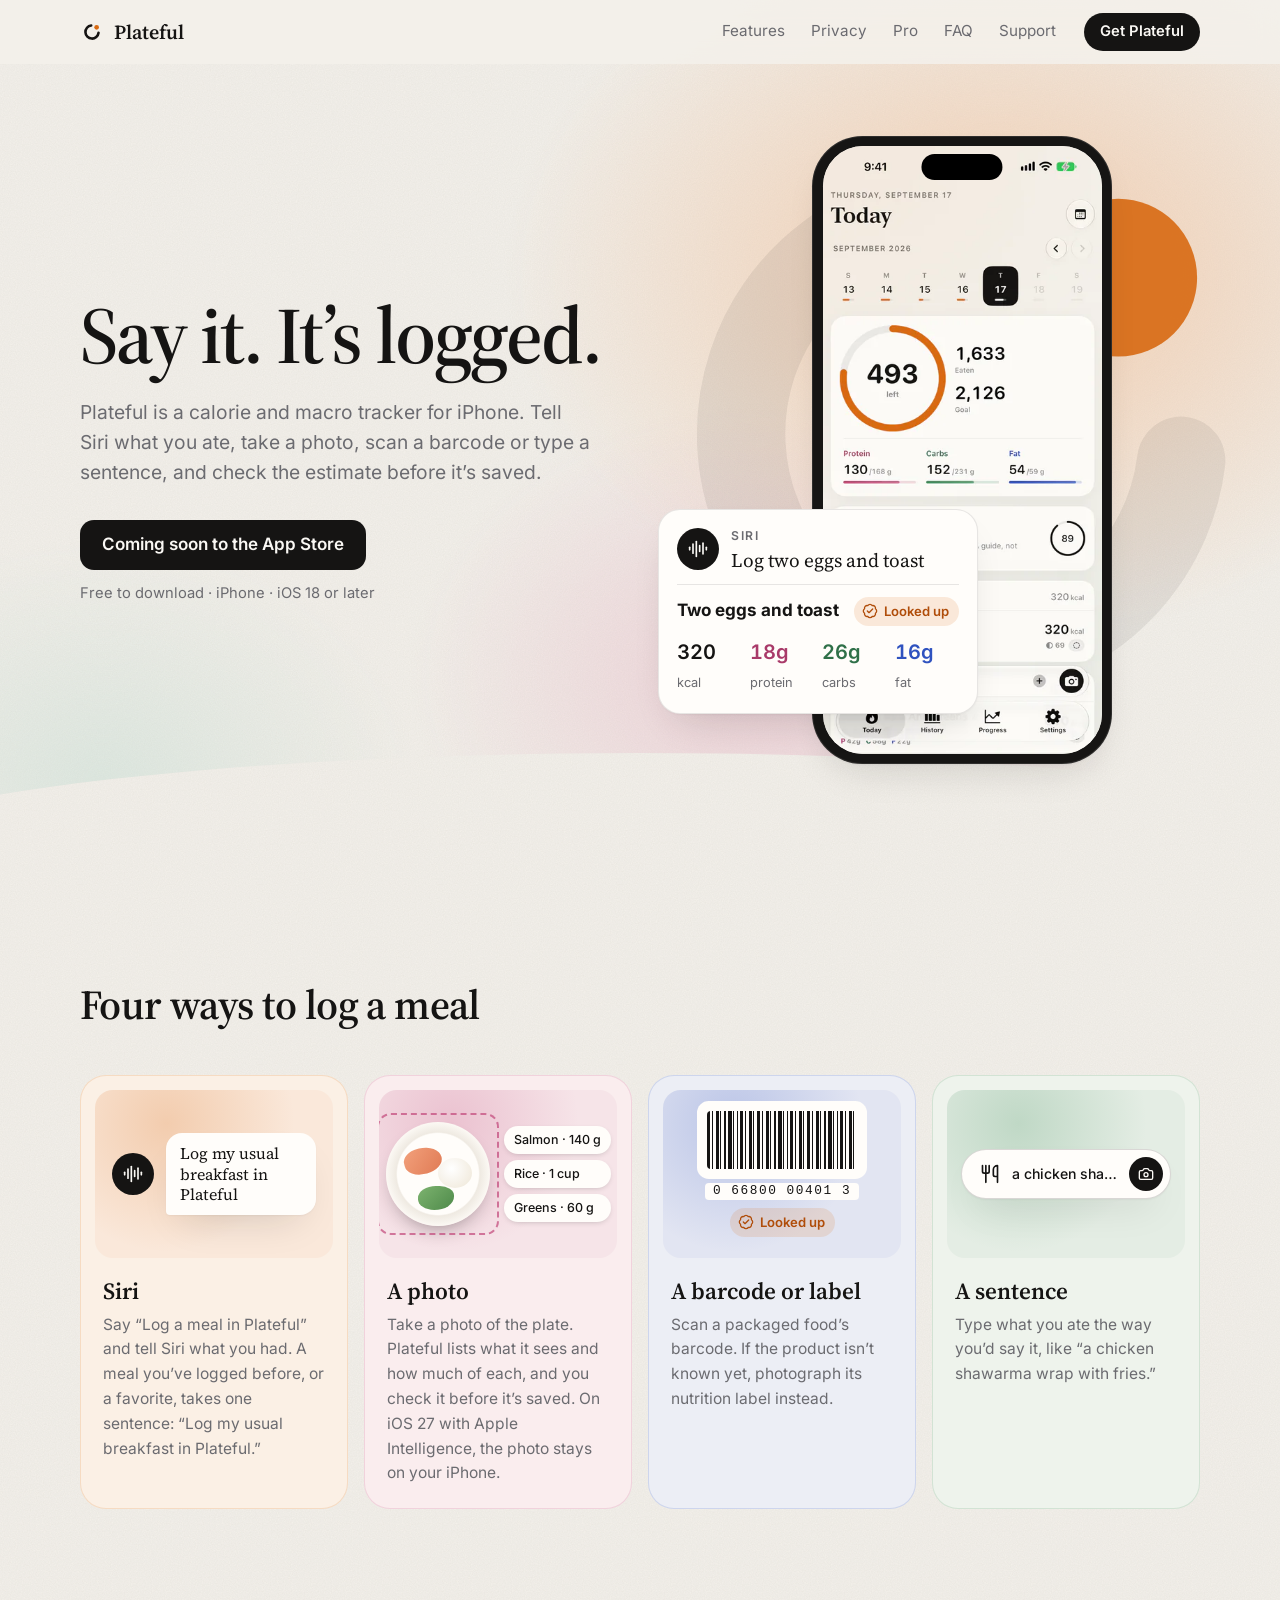
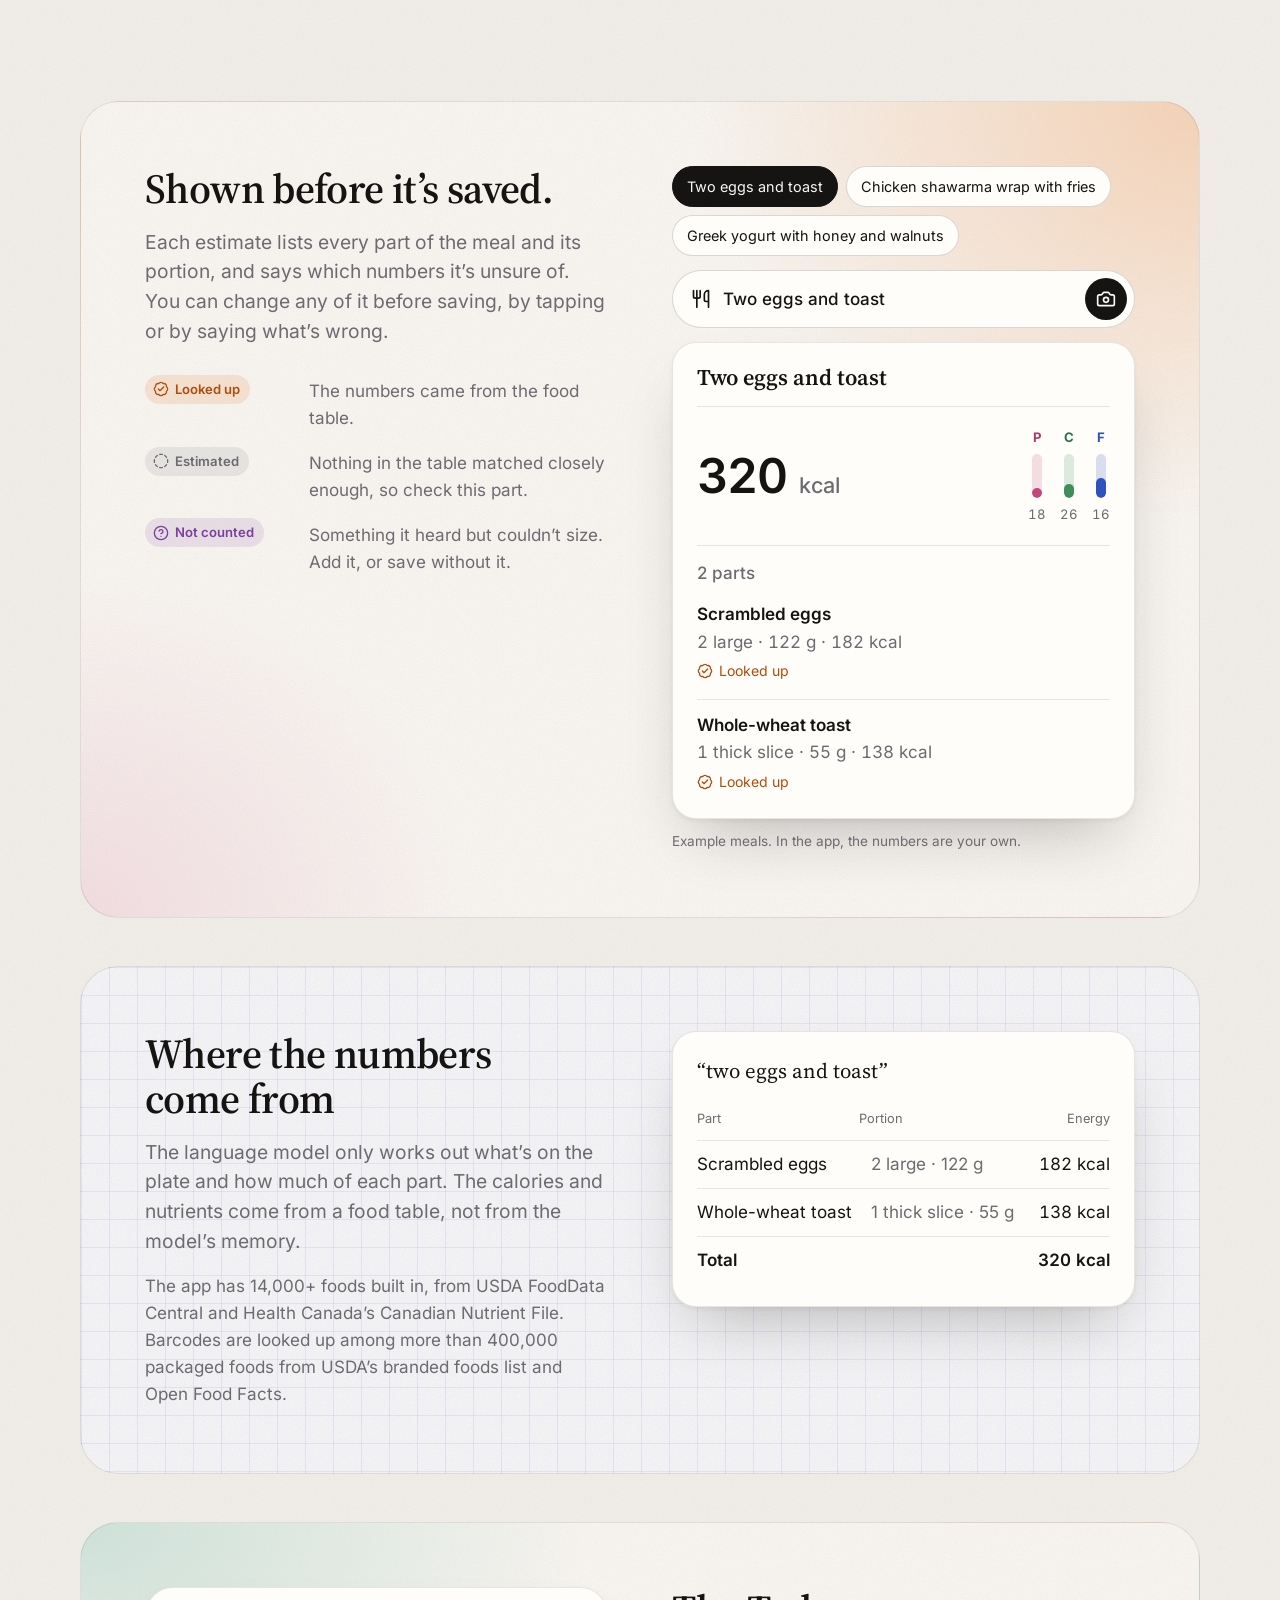
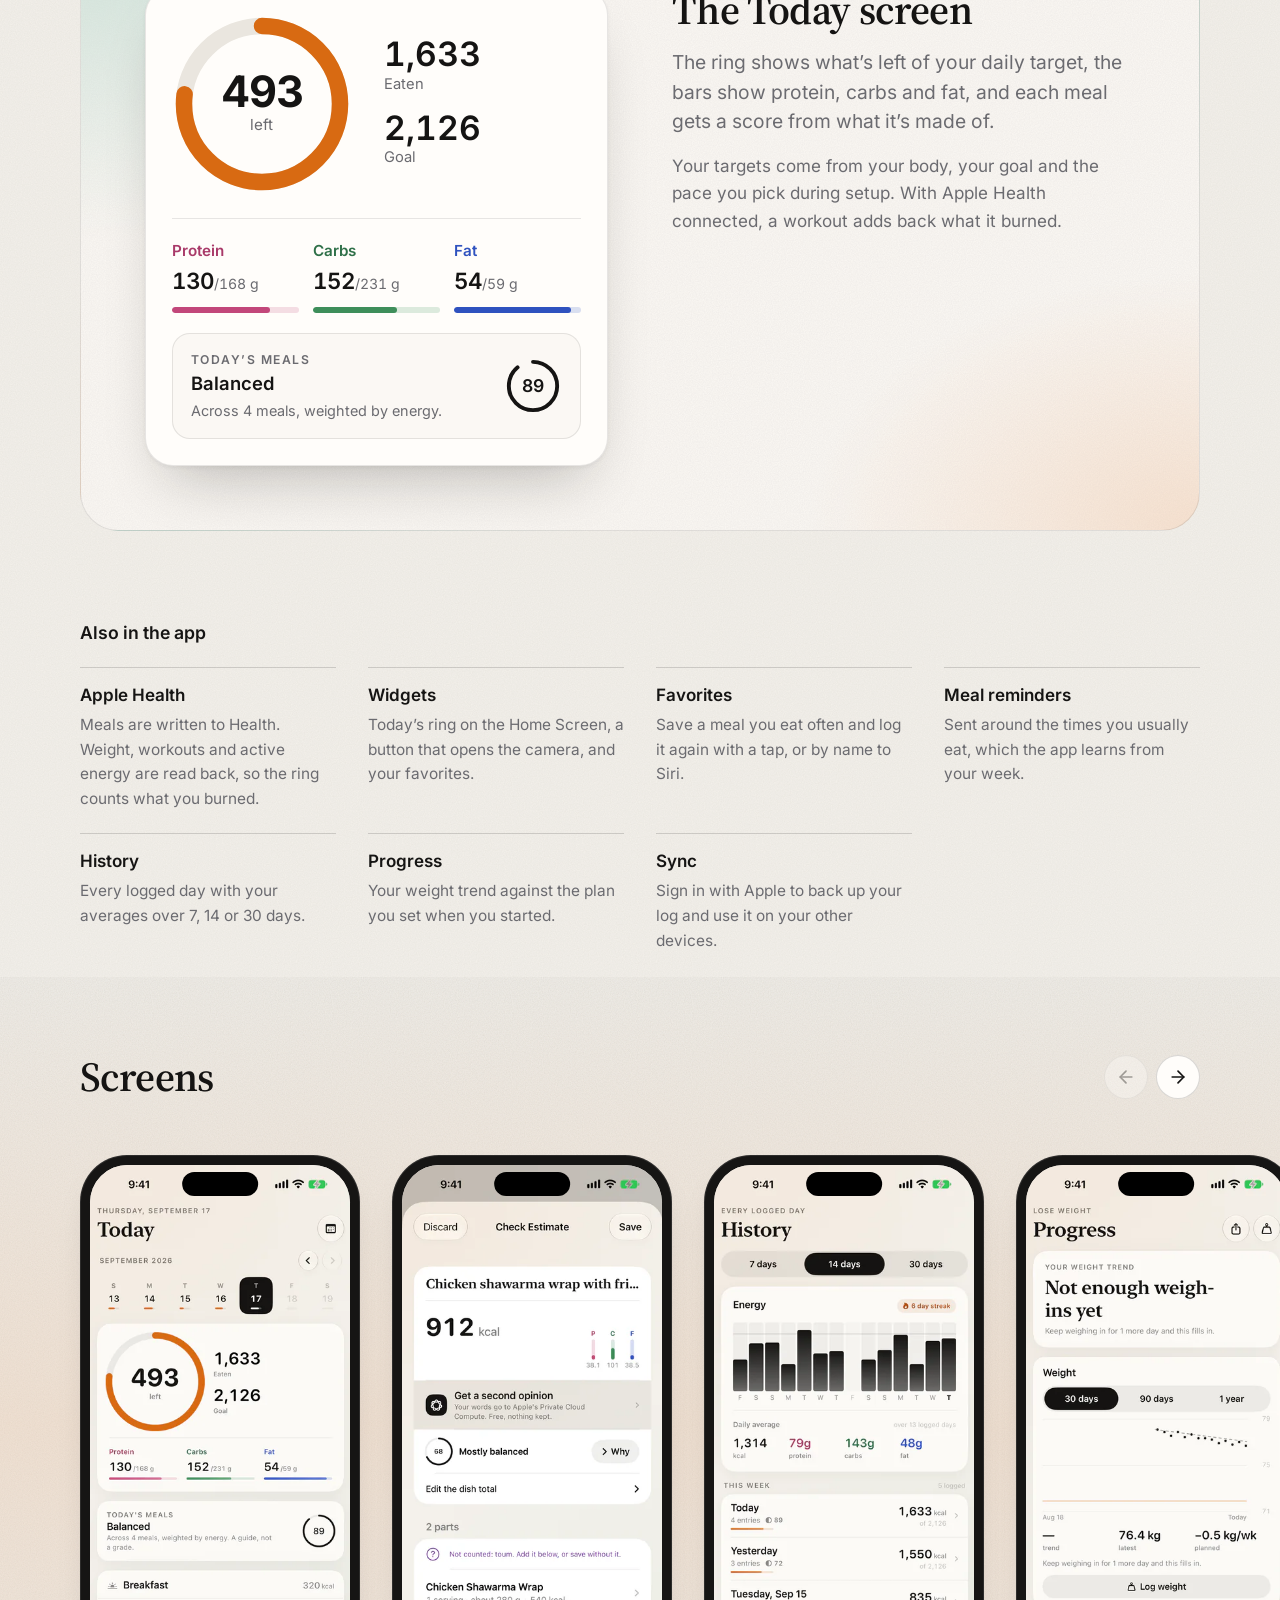
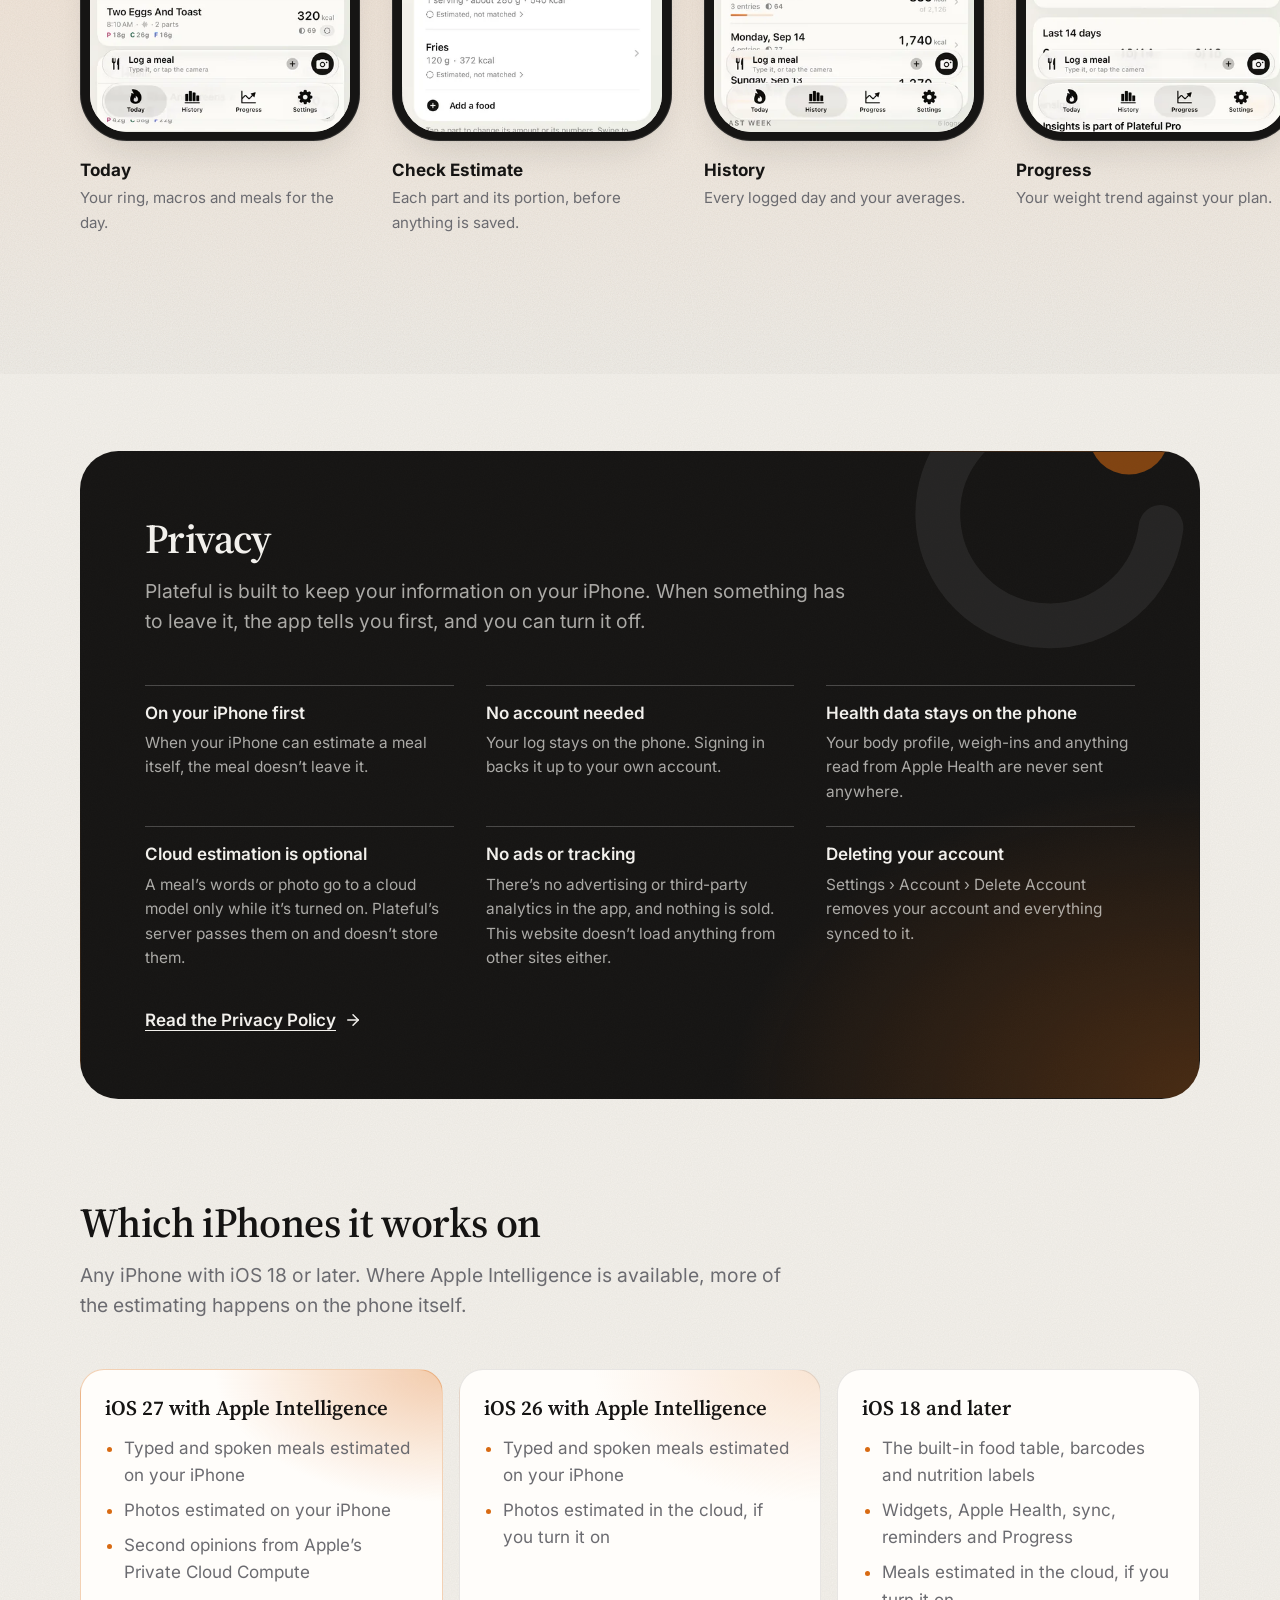
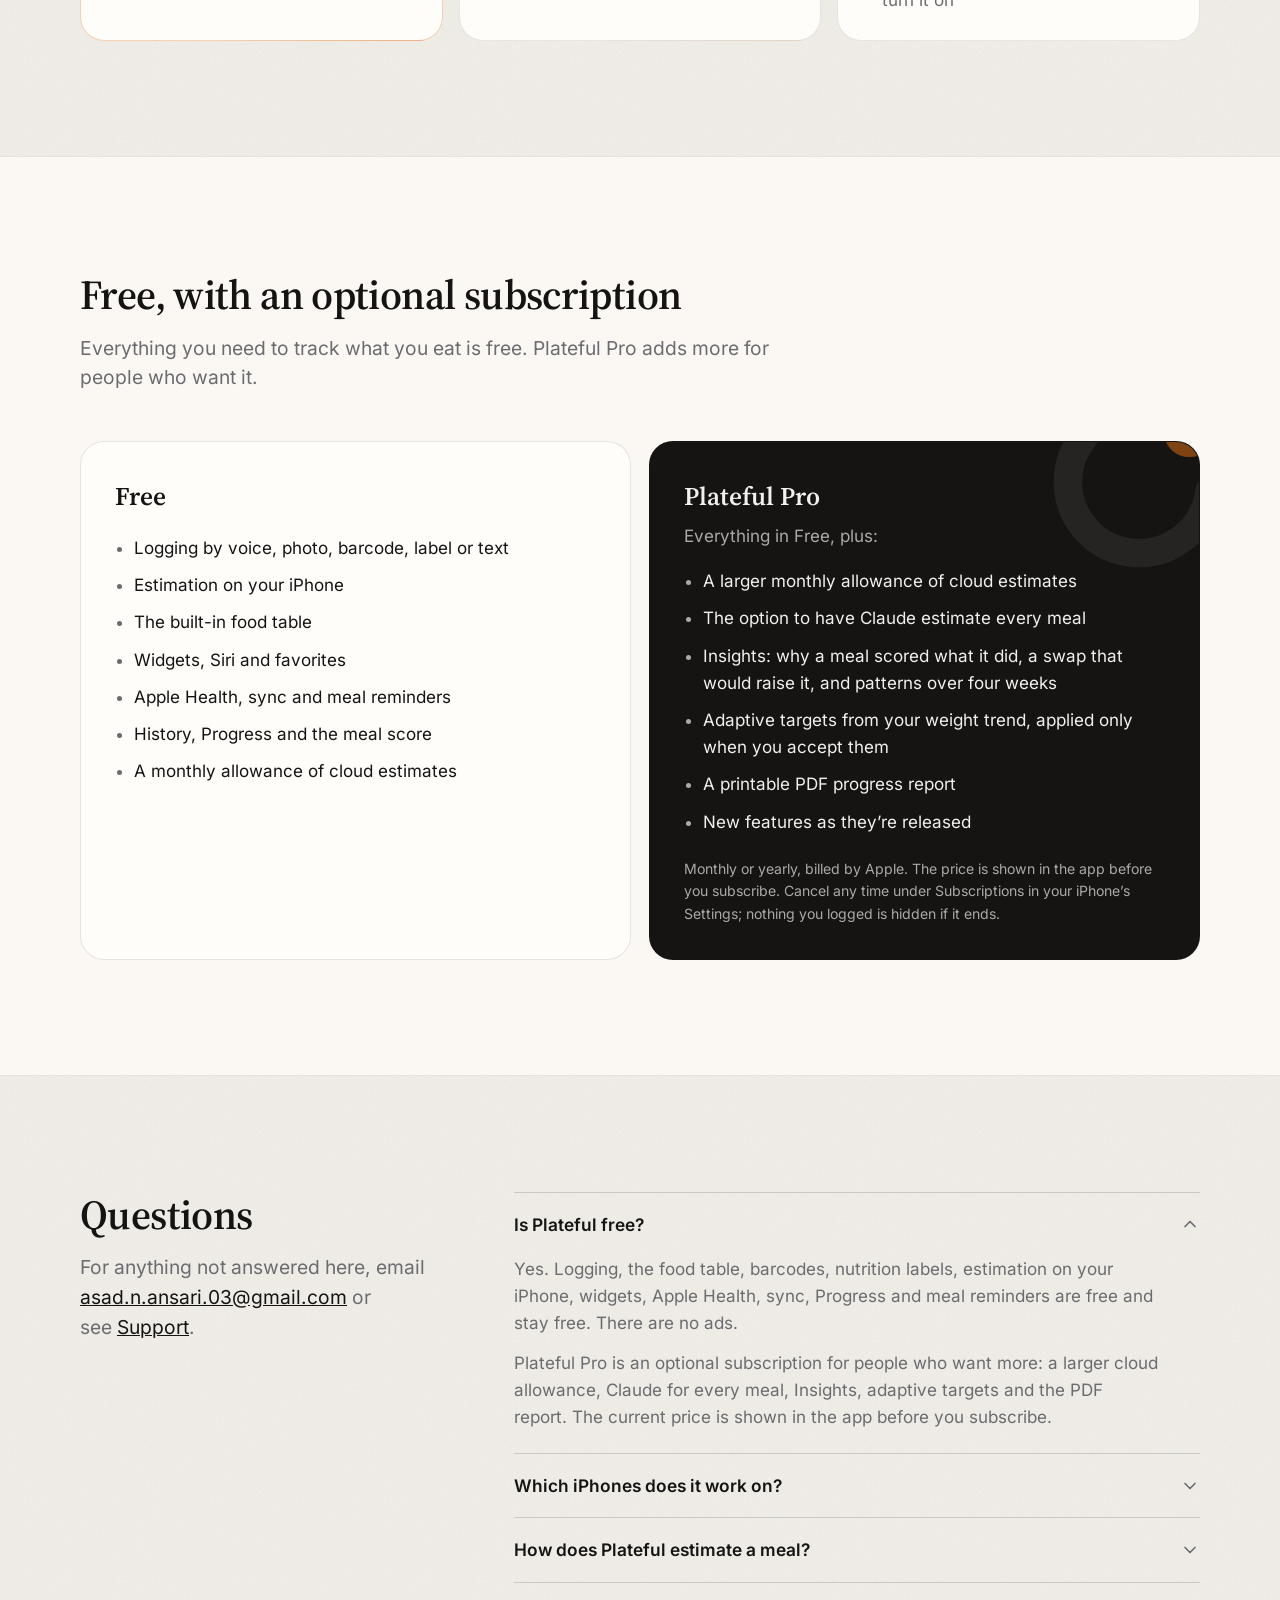
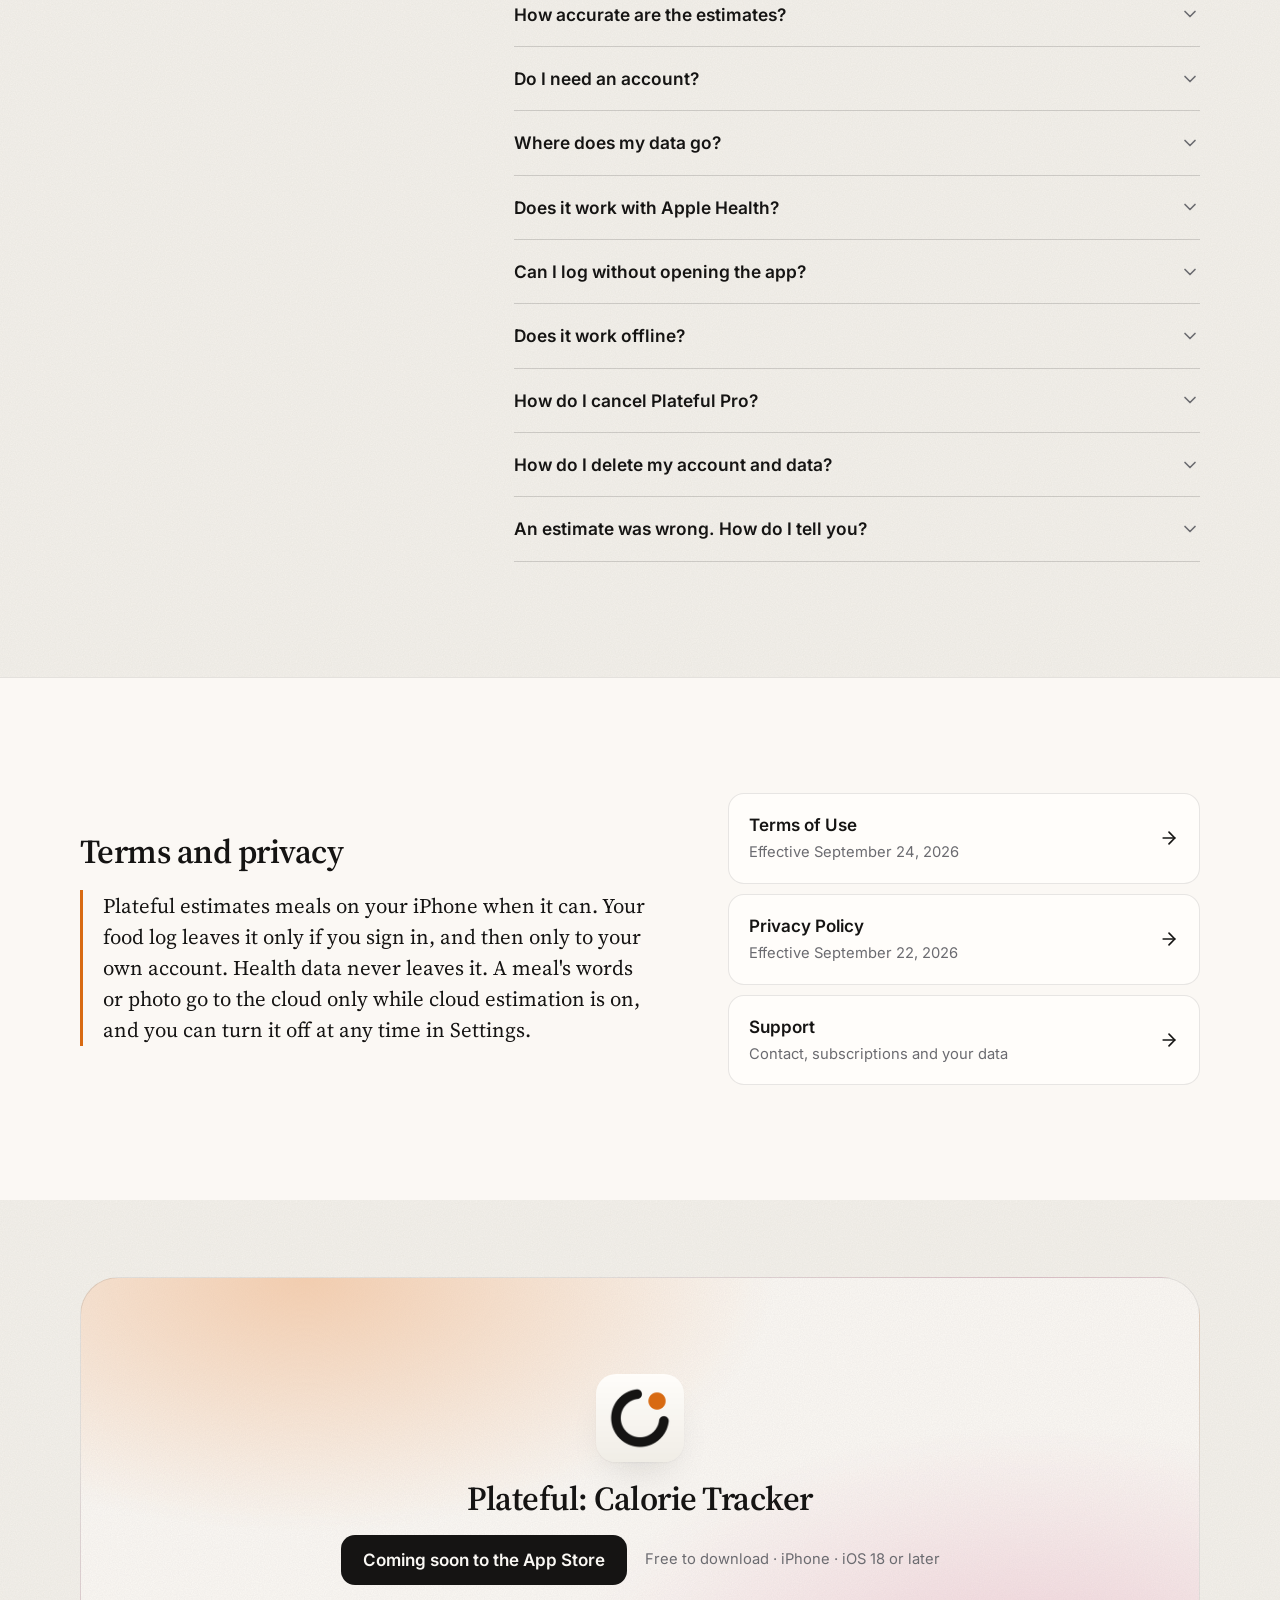
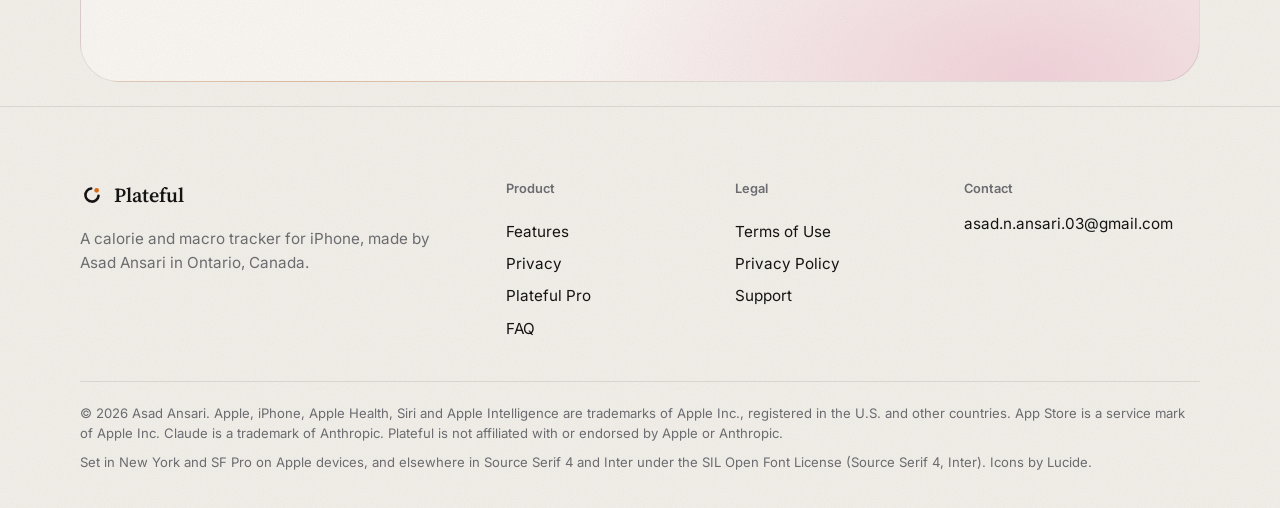
==== commit 9045c72f: "Publish the pages for terms version 2026-09-22 (Plateful a719524)" ====
--- a/index.html
+++ b/index.html
@@ -23,8 +23,8 @@
 <meta name="twitter:card" content="summary_large_image">
 <link rel="icon" href="assets/favicon.svg" type="image/svg+xml">
 <link rel="apple-touch-icon" href="assets/apple-touch-icon.png">
-<link rel="stylesheet" href="assets/site.css">
-<script src="assets/site.js" defer></script>
+<link rel="stylesheet" href="assets/site.css?v=918f4177">
+<script src="assets/site.js?v=1f55a152" defer></script>
 <script type="application/ld+json">{"@context":"https://schema.org","@type":"MobileApplication","name":"Plateful","operatingSystem":"iOS 18.0 or later","applicationCategory":"HealthApplication","description":"Plateful is a calorie and macro tracker for iPhone. Tell Siri, snap a photo, scan a barcode or type a sentence: Plateful works out what and how much, looks the numbers up, and keeps it on your iPhone.","author":{"@type":"Person","name":"Asad Ansari"}}</script>
 <script type="application/ld+json">{"@context":"https://schema.org","@type":"FAQPage","mainEntity":[{"@type":"Question","name":"Is Plateful free?","acceptedAnswer":{"@type":"Answer","text":"Yes. Logging, the food table, barcodes, nutrition labels, estimation on your iPhone, widgets, Apple Health, sync, Progress and meal reminders are free and stay free. There are no ads. Plateful Pro is an optional subscription for people who want more: a larger cloud allowance, Claude for every meal, Insights, adaptive targets and the PDF report. The current price is shown in the app before you subscribe."}},{"@type":"Question","name":"Which iPhones does it work on?","acceptedAnswer":{"@type":"Answer","text":"Any iPhone with iOS 18 or later. With Apple Intelligence on iOS 26, typed and spoken meals are estimated on the iPhone itself; on iOS 27, photos are too. On any other iPhone the food table, barcodes, labels and everything else work the same, and meals can be estimated in the cloud when you turn that on. Plateful is made for iPhone only. There is no iPad, Mac, Android or web version."}},{"@type":"Question","name":"How does Plateful estimate a meal?","acceptedAnswer":{"@type":"Answer","text":"A language model reads what you said, typed or photographed and works out what is on the plate and how much of each part. The calories and nutrients then come from a food table (USDA FoodData Central, Health Canada’s Canadian Nutrient File and Open Food Facts), not from the model’s memory. Parts it matched in the table are marked “Looked up”; the rest are marked as estimates."}},{"@type":"Question","name":"How accurate are the estimates?","acceptedAnswer":{"@type":"Answer","text":"Portions and recipes vary, and a model can misjudge a plate, so no estimate is exact. That is why every estimate is shown before it is saved, with each part, its portion and anything the model was unsure of. You can change any of it by tapping, or by saying what to fix. Plateful is not medical advice, and its estimates can be wrong about what a meal contains, including allergens. Never rely on it to decide whether a food is safe for you."}},{"@type":"Question","name":"Do I need an account?","acceptedAnswer":{"@type":"Answer","text":"No. Without one, your log stays on your iPhone. Signing in with Apple backs your log up and syncs it to your other devices, and is needed for cloud estimation."}},{"@type":"Question","name":"Where does my data go?","acceptedAnswer":{"@type":"Answer","text":"Your food log leaves your iPhone only if you sign in, and then only to your own account. Health data never leaves it. A meal’s words or photo go to a cloud model only while cloud estimation is on, and Plateful’s server does not store them. There is no advertising and no third-party analytics or tracking. The Privacy Policy lists every flow, what is kept and for how long: https://anacs-26.github.io/plateful-site/privacy/"}},{"@type":"Question","name":"Does it work with Apple Health?","acceptedAnswer":{"@type":"Answer","text":"Yes, if you connect it. Plateful writes your meals to Health and reads your weight, workouts and active energy, so your weight trend and the energy you burned show up in the app. What it reads from Health stays on your iPhone."}},{"@type":"Question","name":"Can I log without opening the app?","acceptedAnswer":{"@type":"Answer","text":"Yes. Say “Log a meal in Plateful” and tell Siri what you had. A meal you have logged before, or a favorite, takes one sentence: “Log my usual breakfast in Plateful.” The Home Screen widgets log a favorite or open the camera in one tap."}},{"@type":"Question","name":"Does it work offline?","acceptedAnswer":{"@type":"Answer","text":"Mostly. The food table is built into the app, and on an iPhone with Apple Intelligence, estimation happens on the phone. A barcode that is not in the built-in table, cloud estimation and sync need a connection."}},{"@type":"Question","name":"How do I cancel Plateful Pro?","acceptedAnswer":{"@type":"Answer","text":"Pro is billed by Apple. Open the Settings app, tap your name, then Subscriptions. You keep Pro until the end of the period you paid for, and nothing you logged is ever removed or hidden when it ends. Refunds are handled by Apple at https://reportaproblem.apple.com."}},{"@type":"Question","name":"How do I delete my account and data?","acceptedAnswer":{"@type":"Answer","text":"In the app, open Settings, Account and tap Delete Account. That removes your account and everything synced to it. Deleting the app removes what it stored on your iPhone."}},{"@type":"Question","name":"An estimate was wrong. How do I tell you?","acceptedAnswer":{"@type":"Answer","text":"Open the meal, tap the ⋯ button and choose Report an Issue. The report carries the numbers the estimate produced, so it can be traced and fixed. For anything else, email asad.n.ansari.03@gmail.com."}}]}</script>
 </head>
@@ -56,6 +56,7 @@
 </div>
 </div>
 <div class="hero-visual">
+<svg class="hero-mark" viewBox="0 0 1024 1024" aria-hidden="true"><path d="M789.9 546.1A280 280 0 1 1 477.9 234.1"/><circle cx="710" cy="314" r="100"/></svg>
 <div class="phone phone-hero">
 <div class="phone-screen">
 <picture>
@@ -92,27 +93,44 @@
 <h2 class="display" id="features-title">Four ways to log a meal</h2>
 </header>
 <div class="ways">
-<div class="way">
+<div class="way tone-flame">
+<div class="art art-siri" aria-hidden="true">
+<span class="siri-orb"><svg class="icon" viewBox="0 0 24 24" fill="none" stroke="currentColor" stroke-width="2" stroke-linecap="round" stroke-linejoin="round" aria-hidden="true"><path d="M2 10v3"/><path d="M6 6v11"/><path d="M10 3v18"/><path d="M14 8v7"/><path d="M18 5v13"/><path d="M22 10v3"/></svg></span>
+<span class="art-bubble">Log my usual breakfast in Plateful</span>
+</div>
 <h3>Siri</h3>
 <p>Say “Log a meal in Plateful” and tell Siri what you had. A meal you’ve logged before, or a favorite, takes one sentence: “Log my usual breakfast in Plateful.”</p>
 </div>
-<div class="way">
+<div class="way tone-protein">
+<div class="art art-photo" aria-hidden="true">
+<span class="plate"><i class="food food-a"></i><i class="food food-b"></i><i class="food food-c"></i></span>
+<span class="art-tags"><span>Salmon · 140 g</span><span>Rice · 1 cup</span><span>Greens · 60 g</span></span>
+</div>
 <h3>A photo</h3>
 <p>Take a photo of the plate. Plateful lists what it sees and how much of each, and you check it before it’s saved. On iOS 27 with Apple Intelligence, the photo stays on your iPhone.</p>
 </div>
-<div class="way">
+<div class="way tone-fat">
+<div class="art art-barcode" aria-hidden="true">
+<span class="barcode"></span>
+<span class="barcode-digits">0 66800 00401 3</span>
+<span class="chip-looked"><svg class="icon" viewBox="0 0 24 24" fill="none" stroke="currentColor" stroke-width="2" stroke-linecap="round" stroke-linejoin="round" aria-hidden="true"><path d="M3.85 8.62a4 4 0 0 1 4.78-4.77 4 4 0 0 1 6.74 0 4 4 0 0 1 4.78 4.78 4 4 0 0 1 0 6.74 4 4 0 0 1-4.77 4.78 4 4 0 0 1-6.75 0 4 4 0 0 1-4.78-4.77 4 4 0 0 1 0-6.76Z"/><path d="m16 9-5.5 5.5L8 12"/></svg>Looked up</span>
+</div>
 <h3>A barcode or label</h3>
 <p>Scan a packaged food’s barcode. If the product isn’t known yet, photograph its nutrition label instead.</p>
 </div>
-<div class="way">
+<div class="way tone-carbs">
+<div class="art art-type" aria-hidden="true">
+<span class="log-bar"><svg class="icon log-bar-icon" viewBox="0 0 24 24" fill="none" stroke="currentColor" stroke-width="2" stroke-linecap="round" stroke-linejoin="round" aria-hidden="true"><path d="M3 2v7c0 1.1.9 2 2 2h4a2 2 0 0 0 2-2V2"/><path d="M7 2v20"/><path d="M21 15V2a5 5 0 0 0-5 5v6c0 1.1.9 2 2 2h3Zm0 0v7"/></svg><span class="log-bar-text">a chicken shawarma wrap with fries</span><span class="log-bar-camera"><svg class="icon" viewBox="0 0 24 24" fill="none" stroke="currentColor" stroke-width="2" stroke-linecap="round" stroke-linejoin="round" aria-hidden="true"><path d="M13.997 4a2 2 0 0 1 1.76 1.05l.486.9A2 2 0 0 0 18.003 7H20a2 2 0 0 1 2 2v9a2 2 0 0 1-2 2H4a2 2 0 0 1-2-2V9a2 2 0 0 1 2-2h1.997a2 2 0 0 0 1.759-1.048l.489-.904A2 2 0 0 1 10.004 4z"/><circle cx="12" cy="13" r="3"/></svg></span></span>
+</div>
 <h3>A sentence</h3>
 <p>Type what you ate the way you’d say it, like “a chicken shawarma wrap with fries.”</p>
 </div>
 </div>
 </div>
 </section>
-<section class="section section-tint" id="check" aria-labelledby="check-title">
-<div class="wrap split">
+<section class="section section-flush" id="check" aria-labelledby="check-title">
+<div class="wrap">
+<div class="stage stage-ember split">
 <div class="split-copy">
 <h2 class="display" id="check-title">Shown before it’s saved.</h2>
 <p class="lede">Each estimate lists every part of the meal and its portion, and says which numbers it’s unsure of. You can change any of it before saving, by tapping or by saying what’s wrong.</p>
@@ -220,9 +238,11 @@
 <p class="demo-caption">Example meals. In the app, the numbers are your own.</p>
 </div>
 </div>
-</section>
-<section class="section" id="grounded" aria-labelledby="grounded-title">
-<div class="wrap split">
+</div>
+</section>
+<section class="section section-flush" id="grounded" aria-labelledby="grounded-title">
+<div class="wrap">
+<div class="stage stage-grid split">
 <div class="split-copy">
 <h2 class="display" id="grounded-title">Where the numbers come from</h2>
 <p class="lede">The language model only works out what’s on the plate and how much of each part. The calories and nutrients come from a food table, not from the model’s memory.</p>
@@ -240,9 +260,11 @@
 </table>
 </figure>
 </div>
-</section>
-<section class="section section-tint" id="day" aria-labelledby="day-title">
-<div class="wrap split split-reverse">
+</div>
+</section>
+<section class="section section-flush" id="day" aria-labelledby="day-title">
+<div class="wrap">
+<div class="stage stage-mist split split-reverse">
 <div class="split-copy">
 <h2 class="display" id="day-title">The Today screen</h2>
 <p class="lede">The ring shows what’s left of your daily target, the bars show protein, carbs and fat, and each meal gets a score from what it’s made of.</p>
@@ -267,6 +289,7 @@
 <div class="score-row">
 <div><p class="micro">Today’s meals</p><p class="score-title">Balanced</p><p class="score-sub">Across 4 meals, weighted by energy.</p></div>
 <span class="score-ring"><svg viewBox="0 0 48 48" aria-hidden="true"><circle cx="24" cy="24" r="20" pathLength="100" style="--fill:89"/></svg><b>89</b></span>
+</div>
 </div>
 </div>
 </div>
@@ -283,7 +306,7 @@
 </dl>
 </div>
 </section>
-<section class="section section-screens" id="screens" aria-labelledby="screens-title">
+<section class="section section-screens section-warm" id="screens" aria-labelledby="screens-title">
 <div class="wrap">
 <header class="section-head section-head-row">
 <h2 class="display" id="screens-title">Screens</h2>
@@ -356,8 +379,10 @@
 </figure>
 </div>
 </section>
-<section class="section section-ink" id="privacy" aria-labelledby="privacy-title">
-<div class="wrap">
+<section class="section section-flush" id="privacy" aria-labelledby="privacy-title">
+<div class="wrap">
+<div class="stage stage-ink">
+<svg class="stage-mark" viewBox="0 0 1024 1024" aria-hidden="true"><path d="M789.9 546.1A280 280 0 1 1 477.9 234.1"/><circle cx="710" cy="314" r="100"/></svg>
 <header class="section-head ">
 <h2 class="display" id="privacy-title">Privacy</h2>
 <p class="lede">Plateful is built to keep your information on your iPhone. When something has to leave it, the app tells you first, and you can turn it off.</p>
@@ -372,6 +397,7 @@
 </dl>
 <p class="privacy-link"><a class="text-link" href="privacy/">Read the Privacy Policy <svg class="icon" viewBox="0 0 24 24" fill="none" stroke="currentColor" stroke-width="2" stroke-linecap="round" stroke-linejoin="round" aria-hidden="true"><path d="M5 12h14"/><path d="m12 5 7 7-7 7"/></svg></a></p>
 </div>
+</div>
 </section>
 <section class="section" id="iphones" aria-labelledby="iphones-title">
 <div class="wrap">
@@ -380,9 +406,9 @@
 <p class="lede">Any iPhone with iOS 18 or later. Where Apple Intelligence is available, more of the estimating happens on the phone itself.</p>
 </header>
 <div class="tiers">
-<div class="tier"><h3>iOS 27 with Apple Intelligence</h3><ul><li>Typed and spoken meals estimated on your iPhone</li><li>Photos estimated on your iPhone</li><li>Second opinions from Apple’s Private Cloud Compute</li></ul></div>
-<div class="tier"><h3>iOS 26 with Apple Intelligence</h3><ul><li>Typed and spoken meals estimated on your iPhone</li><li>Photos estimated in the cloud, if you turn it on</li></ul></div>
-<div class="tier"><h3>iOS 18 and later</h3><ul><li>The built-in food table, barcodes and nutrition labels</li><li>Widgets, Apple Health, sync, reminders and Progress</li><li>Meals estimated in the cloud, if you turn it on</li></ul></div>
+<div class="tier tier-0"><h3>iOS 27 with Apple Intelligence</h3><ul><li>Typed and spoken meals estimated on your iPhone</li><li>Photos estimated on your iPhone</li><li>Second opinions from Apple’s Private Cloud Compute</li></ul></div>
+<div class="tier tier-1"><h3>iOS 26 with Apple Intelligence</h3><ul><li>Typed and spoken meals estimated on your iPhone</li><li>Photos estimated in the cloud, if you turn it on</li></ul></div>
+<div class="tier tier-2"><h3>iOS 18 and later</h3><ul><li>The built-in food table, barcodes and nutrition labels</li><li>Widgets, Apple Health, sync, reminders and Progress</li><li>Meals estimated in the cloud, if you turn it on</li></ul></div>
 </div>
 </div>
 </section>
@@ -406,6 +432,7 @@
 </ul>
 </div>
 <div class="plan plan-pro">
+<svg class="stage-mark" viewBox="0 0 1024 1024" aria-hidden="true"><path d="M789.9 546.1A280 280 0 1 1 477.9 234.1"/><circle cx="710" cy="314" r="100"/></svg>
 <h3 class="plan-name">Plateful Pro</h3>
 <p class="plan-sub">Everything in Free, plus:</p>
 <ul>
@@ -520,13 +547,15 @@
 </div>
 </div>
 </section>
-<section class="section download-section" id="download" aria-labelledby="download-title">
-<div class="wrap download-inner">
+<section class="section section-flush download-section" id="download" aria-labelledby="download-title">
+<div class="wrap">
+<div class="stage stage-warm download-inner">
 <img class="download-icon" src="assets/media/app-icon-192.png" width="96" height="96" alt="The Plateful app icon" loading="lazy">
 <h2 class="display display-small" id="download-title">Plateful: Calorie Tracker</h2>
 <div class="download">
 <span class="store-soon" role="note">Coming soon to the App Store</span>
 <p class="download-note">Free to download · iPhone · iOS 18 or later</p>
+</div>
 </div>
 </div>
 </section>
--- a/assets/site.css
+++ b/assets/site.css
@@ -1,8 +1,8 @@
 /* Plateful — generated from PlatefulCore's LegalSite. Do not edit here. */
 @font-face { font-family: "Source Serif 4"; src: url("fonts/source-serif-4.woff2") format("woff2"); font-weight: 200 900; font-style: normal; font-display: swap; }
 @font-face { font-family: "Inter"; src: url("fonts/inter.woff2") format("woff2"); font-weight: 100 900; font-style: normal; font-display: swap; }
-:root { --page: #F4F1EB; --card: #FFFDFA; --ink: #151413; --on-ink: #FAF8F4; --muted: #6B6B70; --flame: #D86A12; --flame-text: #B04D0A; --protein: #C2477A; --protein-text: #A93A69; --carbs: #3E8E5A; --carbs-text: #2F7048; --fat: #2F52BF; --fat-text: #2F52BF; --warning: #7B3F9E; --inv-bg: #151413; --inv-text: #F2F0EC; --rule: rgba(21, 20, 19, .1); --rule-strong: rgba(21, 20, 19, .16); --track: #EAE6DF; --shadow: 0 1px 2px rgba(21, 20, 19, .04), 0 18px 40px -18px rgba(21, 20, 19, .18); --shadow-lift: 0 2px 4px rgba(21, 20, 19, .05), 0 30px 60px -24px rgba(21, 20, 19, .28); }
-@media (prefers-color-scheme: dark) { :root { --page: #0F0F10; --card: #1B1B1D; --ink: #F2F0EC; --on-ink: #151413; --muted: #9E9EA6; --flame: #F5934A; --flame-text: #F5934A; --protein: #E8759F; --protein-text: #E8759F; --carbs: #6FC98A; --carbs-text: #6FC98A; --fat: #8FA6F2; --fat-text: #8FA6F2; --warning: #C48BE8; --rule: rgba(255, 255, 255, .09); --rule-strong: rgba(255, 255, 255, .16); --track: #2A2A2D; --shadow: 0 1px 2px rgba(0, 0, 0, .3), 0 18px 40px -18px rgba(0, 0, 0, .7); --shadow-lift: 0 2px 4px rgba(0, 0, 0, .3), 0 30px 60px -24px rgba(0, 0, 0, .8); --inv-bg: #1B1B1D; } }
+:root { --page: #F4F1EB; --card: #FFFDFA; --ink: #151413; --on-ink: #FAF8F4; --muted: #6B6B70; --flame: #D86A12; --flame-text: #B04D0A; --protein: #C2477A; --protein-text: #A93A69; --carbs: #3E8E5A; --carbs-text: #2F7048; --fat: #2F52BF; --fat-text: #2F52BF; --warning: #7B3F9E; --ember: #F1C6A4; --rose: #E7B7C6; --mist: #C3DCD2; --inv-bg: #151413; --inv-text: #F2F0EC; --rule: rgba(21, 20, 19, .1); --rule-strong: rgba(21, 20, 19, .16); --track: #EAE6DF; --shadow: 0 1px 2px rgba(21, 20, 19, .04), 0 18px 40px -18px rgba(21, 20, 19, .18); --shadow-lift: 0 2px 4px rgba(21, 20, 19, .05), 0 30px 60px -24px rgba(21, 20, 19, .28); }
+@media (prefers-color-scheme: dark) { :root { --page: #0F0F10; --card: #1B1B1D; --ink: #F2F0EC; --on-ink: #151413; --muted: #9E9EA6; --flame: #F5934A; --flame-text: #F5934A; --protein: #E8759F; --protein-text: #E8759F; --carbs: #6FC98A; --carbs-text: #6FC98A; --fat: #8FA6F2; --fat-text: #8FA6F2; --warning: #C48BE8; --ember: #6B3412; --rose: #8C5468; --mist: #3C5A50; --rule: rgba(255, 255, 255, .09); --rule-strong: rgba(255, 255, 255, .16); --track: #2A2A2D; --shadow: 0 1px 2px rgba(0, 0, 0, .3), 0 18px 40px -18px rgba(0, 0, 0, .7); --shadow-lift: 0 2px 4px rgba(0, 0, 0, .3), 0 30px 60px -24px rgba(0, 0, 0, .8); --inv-bg: #1B1B1D; } }
 :root {
   --serif: ui-serif, "New York", "Source Serif 4", Georgia, "Times New Roman", serif;
   --sans: -apple-system, BlinkMacSystemFont, "SF Pro Text", Inter, "Segoe UI", Roboto, "Helvetica Neue", Arial, sans-serif;
@@ -70,17 +70,16 @@
 }
 
 /* Hero */
-.hero { padding: calc(var(--header-h) + clamp(32px, 6vw, 72px)) 0 clamp(64px, 8vw, 104px); }
+.hero { position: relative; overflow: hidden; padding: calc(var(--header-h) + clamp(32px, 6vw, 72px)) 0 clamp(72px, 8vw, 110px); }
 .hero-grid { display: grid; gap: clamp(40px, 6vw, 64px); align-items: center; }
 .hero-title { font-size: clamp(2.8rem, 5.5vw + .8rem, 5rem); line-height: 1.02; letter-spacing: -.025em; }
 .hero .lede { margin-top: 22px; max-width: 32rem; }
 .hero .download { margin-top: 32px; }
-.hero-visual { display: grid; justify-items: center; }
-.phone-hero { --w: clamp(250px, 64vw, 320px); }
+.hero-visual { position: relative; display: grid; justify-items: center; }
+.phone-hero { --w: clamp(250px, 64vw, 320px); position: relative; z-index: 1; }
 @media (min-width: 960px) {
   .hero-grid { grid-template-columns: 1.1fr .9fr; }
-  .hero-visual { position: relative; }
-}
+    }
 
 /* The phone */
 .phone { --w: 300px; width: var(--w); padding: calc(var(--w) * .034); border-radius: calc(var(--w) * .168); background: #161514; box-shadow: inset 0 0 0 1px rgba(255, 255, 255, .1), var(--shadow); }
@@ -89,7 +88,7 @@
 .phone-island { position: absolute; top: calc(var(--w) * .026); left: 50%; width: 29%; height: calc(var(--w) * .086); translate: -50% 0; border-radius: 999px; background: #000; }
 
 /* Siri card, as the onboarding screen draws it */
-.siri-card { position: relative; z-index: 1; width: min(92%, 340px); margin-top: -30%; padding: 16px 18px 18px; border-radius: 22px; background: var(--card); border: 1px solid var(--rule); box-shadow: var(--shadow); }
+.siri-card { position: relative; z-index: 2; width: min(92%, 340px); margin-top: -30%; padding: 16px 18px 18px; border-radius: 22px; background: var(--card); border: 1px solid var(--rule); box-shadow: var(--shadow); }
 .siri-top { display: flex; align-items: center; gap: 12px; padding-bottom: 12px; border-bottom: 1px solid var(--rule); }
 .siri-orb { display: inline-grid; place-items: center; width: 42px; height: 42px; flex: none; border-radius: 50%; background: var(--ink); color: var(--on-ink); }
 .siri-said { font-family: var(--serif); font-size: 1.2rem; line-height: 1.25; margin-top: 2px; }
@@ -122,12 +121,10 @@
 .section-head-row { display: flex; flex-wrap: wrap; align-items: end; justify-content: space-between; gap: 20px; max-width: none; }
 
 /* Ways to log */
-.ways { display: grid; gap: 28px 32px; }
-@media (min-width: 640px) { .ways { grid-template-columns: repeat(2, 1fr); } }
-@media (min-width: 1000px) { .ways { grid-template-columns: repeat(4, 1fr); } }
-.way { padding-top: 18px; border-top: 2px solid var(--ink); }
-.way h3 { font-size: 1.1rem; font-weight: 600; }
-.way p { margin-top: 8px; color: var(--muted); }
+.ways { display: grid; grid-template-columns: minmax(0, 1fr); gap: 16px; }
+@media (min-width: 640px) { .ways { grid-template-columns: repeat(2, minmax(0, 1fr)); } }
+@media (min-width: 1100px) { .ways { grid-template-columns: repeat(4, minmax(0, 1fr)); } }
+
 
 /* Split layouts */
 .split { display: grid; gap: clamp(36px, 5vw, 72px); align-items: start; }
@@ -242,15 +239,12 @@
 .shot figcaption span { color: var(--muted); font-size: .94rem; }
 
 /* Privacy */
-.section-ink { background: var(--inv-bg); color: var(--inv-text); --muted: rgba(242, 240, 236, .68); --rule: rgba(255, 255, 255, .1); --rule-strong: rgba(255, 255, 255, .22); --ink: var(--inv-text); }
 .privacy-link { margin-top: 36px; }
 
 /* Which iPhones */
-.tiers { display: grid; gap: 28px 32px; }
+.tiers { display: grid; gap: 16px; }
 @media (min-width: 900px) { .tiers { grid-template-columns: repeat(3, 1fr); } }
-.tier { padding-top: 16px; border-top: 2px solid var(--ink); }
-.tier h3 { font-size: 1.1rem; font-weight: 600; }
-.tier ul { display: grid; gap: 8px; margin-top: 12px; list-style: disc; padding-left: 1.2rem; color: var(--muted); }
+
 
 /* Free and Pro */
 .plans { display: grid; gap: 18px; }
@@ -347,6 +341,104 @@
 .not-found h1 { font-family: var(--serif); font-size: clamp(2.4rem, 4vw, 3.4rem); font-weight: 600; }
 .not-found .button { margin-top: 10px; }
 
+
+/* M85: surfaces. Paper, the onboarding bloom, the app's data hues and
+   its mark, all static. The grain is an SVG turbulence tile, drawn
+   once and inline, so nothing is fetched for it. */
+:root { --grain: url("data:image/svg+xml,%3Csvg xmlns='http://www.w3.org/2000/svg' width='180' height='180'%3E%3Cfilter id='n'%3E%3CfeTurbulence type='fractalNoise' baseFrequency='.85' numOctaves='2' stitchTiles='stitch'/%3E%3CfeColorMatrix values='0 0 0 0 .09 0 0 0 0 .08 0 0 0 0 .07 0 0 0 .07 0'/%3E%3C/filter%3E%3Crect width='100%25' height='100%25' filter='url(%23n)'/%3E%3C/svg%3E"); }
+@media (prefers-color-scheme: dark) { :root { --grain: url("data:image/svg+xml,%3Csvg xmlns='http://www.w3.org/2000/svg' width='180' height='180'%3E%3Cfilter id='n'%3E%3CfeTurbulence type='fractalNoise' baseFrequency='.85' numOctaves='2' stitchTiles='stitch'/%3E%3CfeColorMatrix values='0 0 0 0 1 0 0 0 0 1 0 0 0 0 1 0 0 0 .035 0'/%3E%3C/filter%3E%3Crect width='100%25' height='100%25' filter='url(%23n)'/%3E%3C/svg%3E"); } }
+body { background: var(--grain), var(--page); }
+
+/* Hero: the onboarding screen's bloom, and a curved edge into the page. */
+.hero { background:
+    radial-gradient(ellipse 55% 60% at 78% 32%, color-mix(in srgb, var(--ember) 85%, transparent), transparent 70%),
+    radial-gradient(ellipse 40% 45% at 60% 78%, color-mix(in srgb, var(--rose) 55%, transparent), transparent 70%),
+    radial-gradient(ellipse 35% 40% at 8% 90%, color-mix(in srgb, var(--mist) 45%, transparent), transparent 70%),
+    var(--grain), var(--page); }
+.hero::after { content: ""; position: absolute; left: -15%; right: -15%; bottom: -2px; height: clamp(60px, 9vw, 130px); background: var(--grain), var(--page); border-radius: 50% 50% 0 0 / 100% 100% 0 0; }
+.hero-grid { position: relative; z-index: 1; }
+.hero-mark { position: absolute; z-index: 0; width: min(170%, 900px); top: 50%; left: 50%; translate: -50% -52%; overflow: visible; pointer-events: none; }
+.hero-mark, .stage-mark { max-width: none; }
+.hero-mark path { fill: none; stroke: var(--ink); stroke-opacity: .07; stroke-width: 112; stroke-linecap: round; }
+.hero-mark circle { fill: var(--flame); opacity: .9; }
+@media (prefers-color-scheme: dark) { .hero-mark path { stroke-opacity: .08; } }
+
+/* Ways to log: a card per way, tinted with one of the app's data hues. */
+.way { --tone: var(--flame); display: flex; flex-direction: column; padding: 14px 14px 22px; border-radius: 26px; background: color-mix(in srgb, var(--tone) 9%, var(--card)); border: 1px solid color-mix(in srgb, var(--tone) 16%, transparent); }
+.tone-flame { --tone: var(--flame); } .tone-protein { --tone: var(--protein); } .tone-fat { --tone: var(--fat); } .tone-carbs { --tone: var(--carbs); }
+.way h3 { margin: 20px 8px 0; font-family: var(--serif); font-size: 1.45rem; font-weight: 600; line-height: 1.15; }
+.way p { margin: 8px 8px 0; color: var(--muted); font-size: .97rem; }
+.art { position: relative; display: grid; grid-template-columns: minmax(0, 1fr); place-items: center; height: 168px; border-radius: 18px; overflow: hidden; background:
+    radial-gradient(circle at 30% 20%, color-mix(in srgb, var(--tone) 22%, transparent), transparent 60%),
+    color-mix(in srgb, var(--tone) 14%, var(--card)); }
+.art-siri { display: flex; align-items: center; justify-content: center; gap: 12px; padding: 0 16px; }
+.art-bubble { max-width: 150px; padding: 10px 14px; border-radius: 16px 16px 16px 4px; background: var(--card); font-family: var(--serif); font-size: 1rem; line-height: 1.3; box-shadow: var(--shadow); }
+.art-photo { display: flex; align-items: center; justify-content: center; gap: 14px; padding: 0 12px; }
+.plate { position: relative; flex: none; width: 104px; height: 104px; border-radius: 50%; background: radial-gradient(circle, #FFFDFA 55%, #EFEAE2 57%, #FBF8F3 70%); box-shadow: 0 10px 20px -10px rgba(21, 20, 19, .45); }
+.plate::before { content: ""; position: absolute; inset: -9px; border: 2px dashed color-mix(in srgb, var(--tone) 70%, transparent); border-radius: 14px; }
+.food { position: absolute; border-radius: 50%; }
+.food-a { width: 38px; height: 26px; left: 18px; top: 26px; border-radius: 45% 55% 50% 50%; background: linear-gradient(135deg, #F2A07B, #E07B55); transform: rotate(-14deg); }
+.food-b { width: 34px; height: 30px; right: 18px; top: 36px; background: radial-gradient(circle at 40% 35%, #FFFFFF, #EEE6D6); }
+.food-c { width: 36px; height: 24px; left: 32px; bottom: 16px; border-radius: 50% 40% 55% 45%; background: linear-gradient(135deg, #7DB36F, #4E8A4A); }
+.art-tags { display: grid; gap: 6px; }
+.art-tags span { padding: 4px 10px; border-radius: 999px; background: var(--card); font-size: .78rem; font-weight: 500; white-space: nowrap; box-shadow: 0 2px 6px -3px rgba(21, 20, 19, .3); }
+.art-barcode { align-content: center; gap: 8px; }
+.barcode { --bar: #151413; width: 150px; height: 58px; border-radius: 4px; background:
+    linear-gradient(90deg, var(--bar) 0 3px, transparent 3px 5px, var(--bar) 5px 6px, transparent 6px 9px, var(--bar) 9px 12px, transparent 12px 13px, var(--bar) 13px 14px, transparent 14px 17px, var(--bar) 17px 19px, transparent 19px 21px, var(--bar) 21px 25px, transparent 25px 26px, var(--bar) 26px 27px, transparent 27px 30px, var(--bar) 30px 31px, transparent 31px 33px, var(--bar) 33px 36px, transparent 36px 38px, var(--bar) 38px 39px, transparent 39px 42px, var(--bar) 42px 45px, transparent 45px 46px, var(--bar) 46px 47px, transparent 47px 50px) 0 0 / 50px 100% repeat-x, #FFFDFA;
+    box-shadow: 0 0 0 10px #FFFDFA; }
+.barcode-digits { margin-top: 6px; padding: 2px 8px; border-radius: 4px; background: #FFFDFA; color: #151413; font: 500 .8rem/1 ui-monospace, "SF Mono", Menlo, Consolas, monospace; letter-spacing: .12em; }
+.art-type { padding: 0 14px; }
+.art-type .log-bar { width: 100%; box-shadow: var(--shadow); }
+.art-type .log-bar-text { font-size: .88rem; }
+.art-type .log-bar-camera { width: 34px; height: 34px; }
+.art-type .log-bar-camera .icon { width: 16px; height: 16px; }
+
+/* Stages: a section's content set on its own rounded panel. */
+.section-flush { padding-block: clamp(14px, 2vw, 24px); }
+.section-flush + .section:not(.section-flush), .section:not(.section-flush) + .section-flush { padding-top: clamp(48px, 6vw, 80px); }
+.stage { position: relative; overflow: hidden; padding: clamp(28px, 5vw, 64px); border-radius: clamp(24px, 3vw, 40px); border: 1px solid var(--rule); }
+.stage > * { position: relative; }
+.stage-ember { background:
+    radial-gradient(ellipse 70% 80% at 100% 0%, color-mix(in srgb, var(--ember) 75%, transparent), transparent 65%),
+    radial-gradient(ellipse 50% 60% at 0% 100%, color-mix(in srgb, var(--rose) 40%, transparent), transparent 70%),
+    var(--grain), var(--tint); }
+.stage-grid { background:
+    linear-gradient(color-mix(in srgb, var(--fat) 9%, transparent) 1px, transparent 1px) 0 0 / 28px 28px,
+    linear-gradient(90deg, color-mix(in srgb, var(--fat) 9%, transparent) 1px, transparent 1px) 0 0 / 28px 28px,
+    var(--grain), color-mix(in srgb, var(--fat) 4%, var(--card)); }
+.stage-mist { background:
+    radial-gradient(ellipse 70% 80% at 0% 0%, color-mix(in srgb, var(--mist) 80%, transparent), transparent 65%),
+    radial-gradient(ellipse 50% 60% at 100% 100%, color-mix(in srgb, var(--ember) 45%, transparent), transparent 70%),
+    var(--grain), var(--tint); }
+.stage-warm { background:
+    radial-gradient(ellipse 60% 90% at 20% 0%, color-mix(in srgb, var(--ember) 85%, transparent), transparent 70%),
+    radial-gradient(ellipse 60% 90% at 85% 100%, color-mix(in srgb, var(--rose) 60%, transparent), transparent 70%),
+    var(--grain), var(--tint); }
+.stage-ink { background: radial-gradient(ellipse 60% 70% at 100% 100%, color-mix(in srgb, var(--flame) 26%, transparent), transparent 70%), var(--grain), var(--inv-bg); color: var(--inv-text); border-color: transparent; --muted: rgba(242, 240, 236, .68); --rule: rgba(255, 255, 255, .1); --rule-strong: rgba(255, 255, 255, .22); --ink: var(--inv-text); }
+@media (prefers-color-scheme: dark) { .stage-ink { border-color: var(--rule-strong); } }
+.stage-mark { position: absolute; width: clamp(240px, 32vw, 420px); right: -5%; top: -22%; pointer-events: none; }
+@media (max-width: 759px) { .stage-mark { width: 220px; right: -70px; top: -70px; } }
+.stage-mark path { fill: none; stroke: currentColor; stroke-opacity: .07; stroke-width: 112; stroke-linecap: round; }
+.stage-mark circle { fill: var(--flame); opacity: .55; }
+.stage .worked, .stage .today-card, .stage .estimate-card { box-shadow: var(--shadow-lift); }
+.download-inner.stage { padding-block: clamp(56px, 8vw, 96px); }
+
+/* Screens on a warm band. */
+.section-warm { background: linear-gradient(180deg, transparent, color-mix(in srgb, var(--ember) 30%, transparent) 45%, transparent), var(--grain); }
+
+/* Tiers: the more that stays on the phone, the warmer the card. */
+.tier { padding: 26px 24px; border-radius: 24px; border: 1px solid var(--rule); background: var(--card); }
+.tier-0 { background: radial-gradient(ellipse 90% 70% at 100% 0%, color-mix(in srgb, var(--ember) 90%, transparent), transparent 70%), var(--card); border-color: color-mix(in srgb, var(--flame) 30%, transparent); }
+.tier-1 { background: radial-gradient(ellipse 90% 70% at 100% 0%, color-mix(in srgb, var(--ember) 45%, transparent), transparent 70%), var(--card); }
+.tier h3 { font-family: var(--serif); font-size: 1.3rem; font-weight: 600; line-height: 1.2; }
+.tier ul { display: grid; gap: 8px; margin-top: 14px; list-style: disc; padding-left: 1.2rem; color: var(--muted); }
+.tier li::marker { color: var(--flame); }
+
+/* Pro carries the mark. */
+.plan-pro { position: relative; overflow: hidden; }
+.plan-pro > :not(.stage-mark) { position: relative; }
+.plan-pro .stage-mark { width: 260px; right: -70px; top: -90px; bottom: auto; color: var(--inv-text); }
+
 @media (prefers-reduced-motion: reduce) { html { scroll-behavior: auto; } }
 
 @media print {
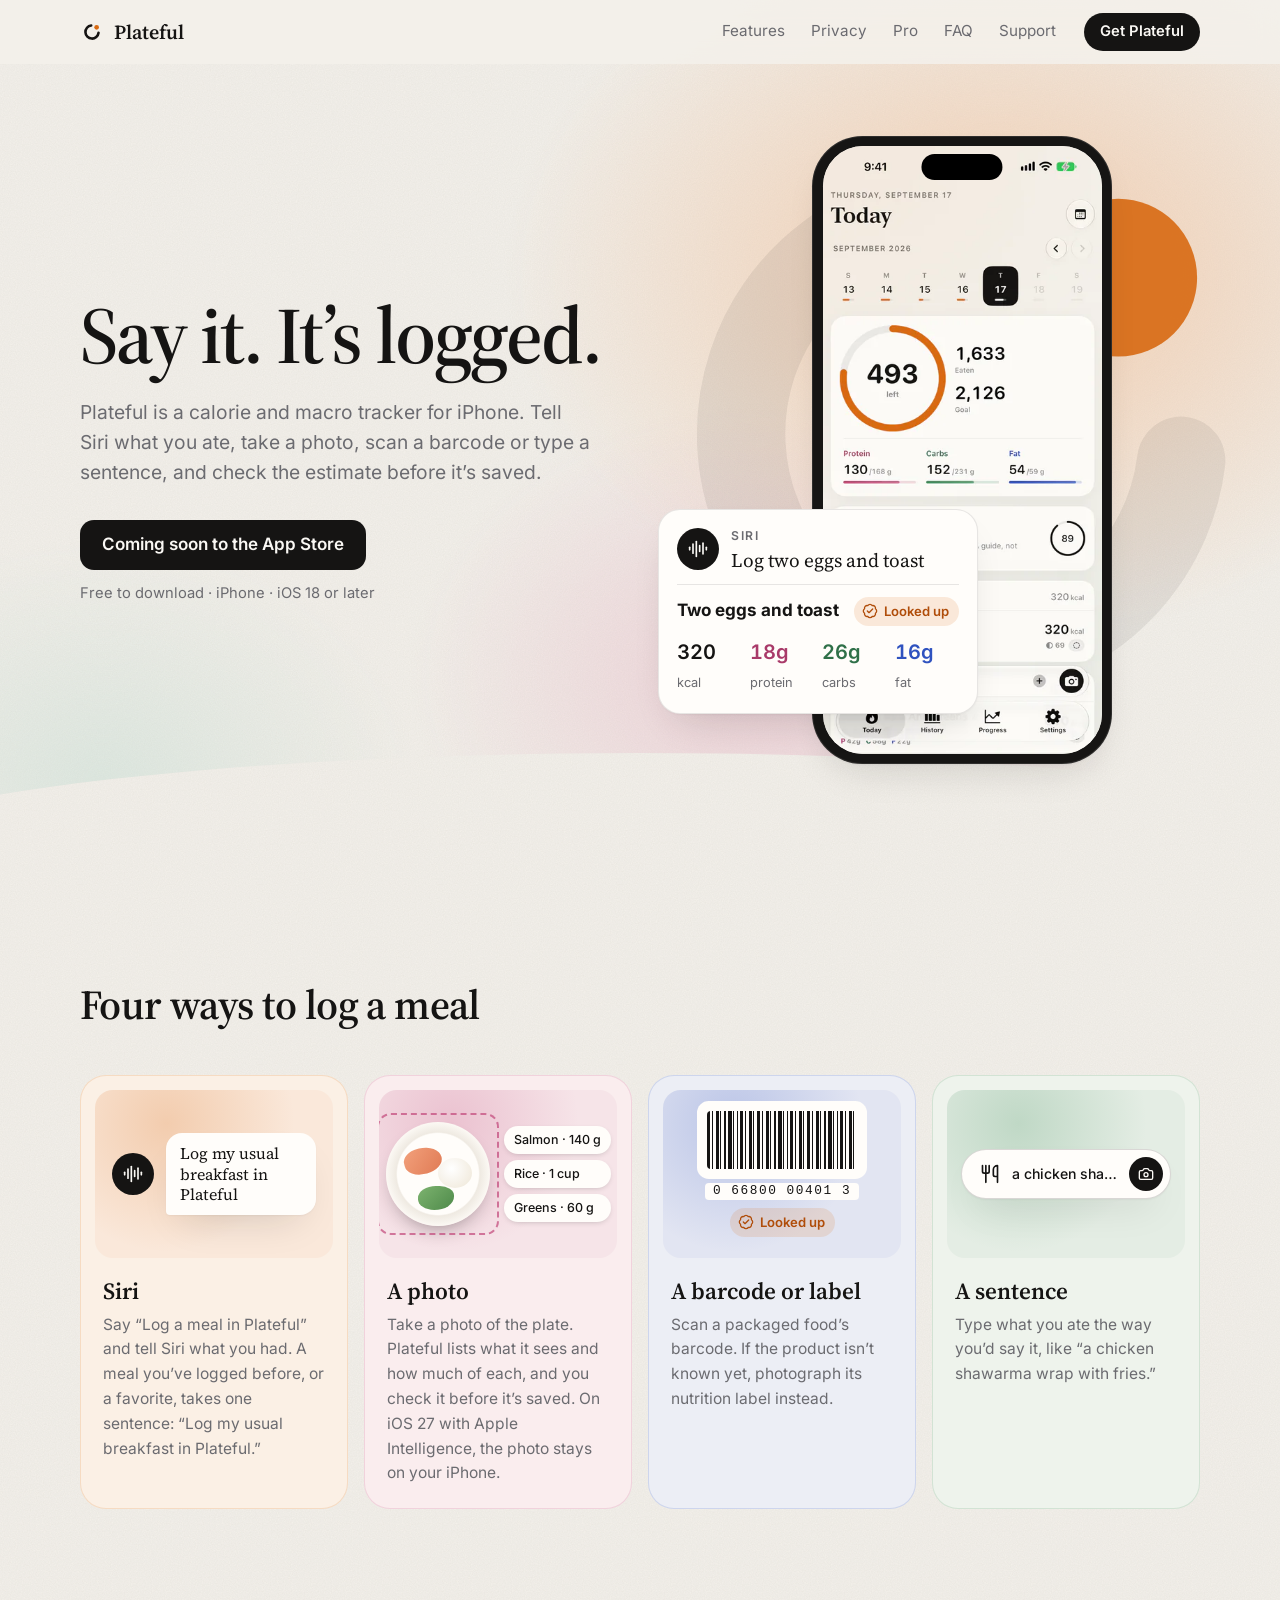
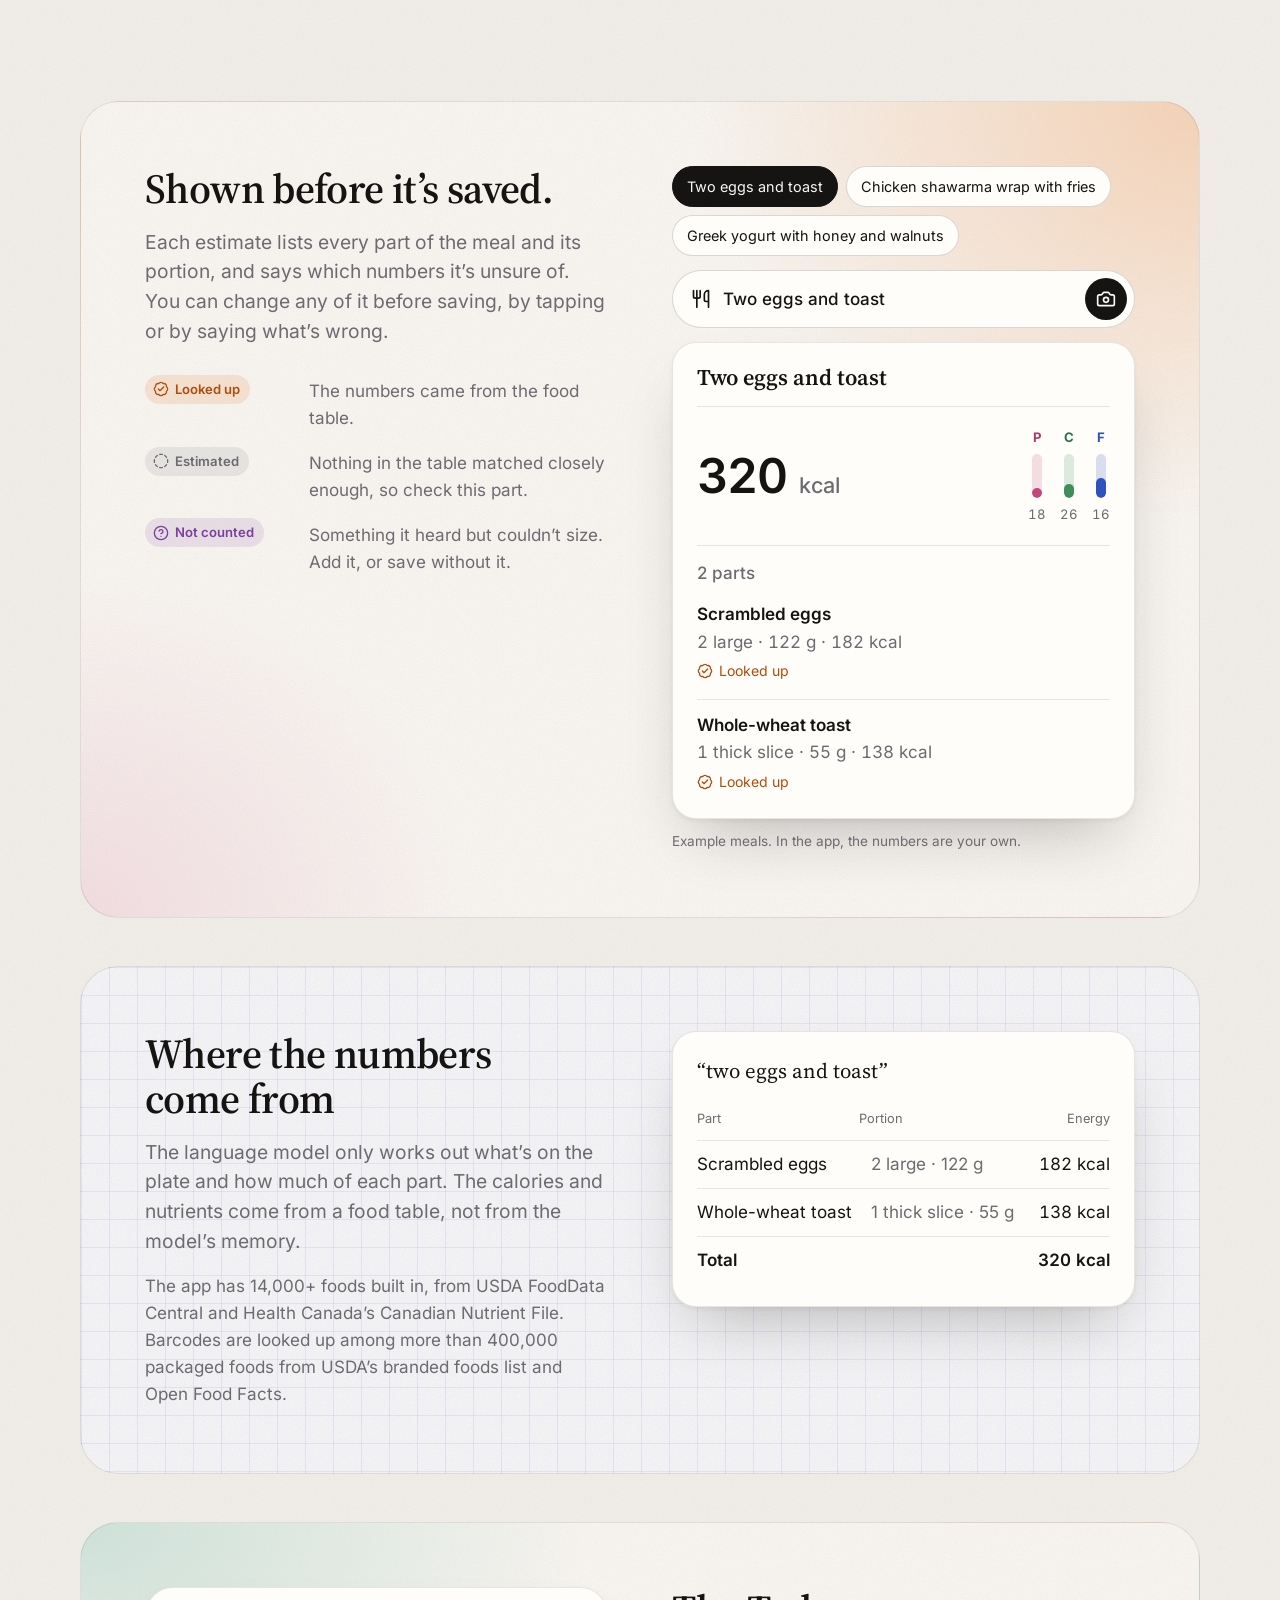
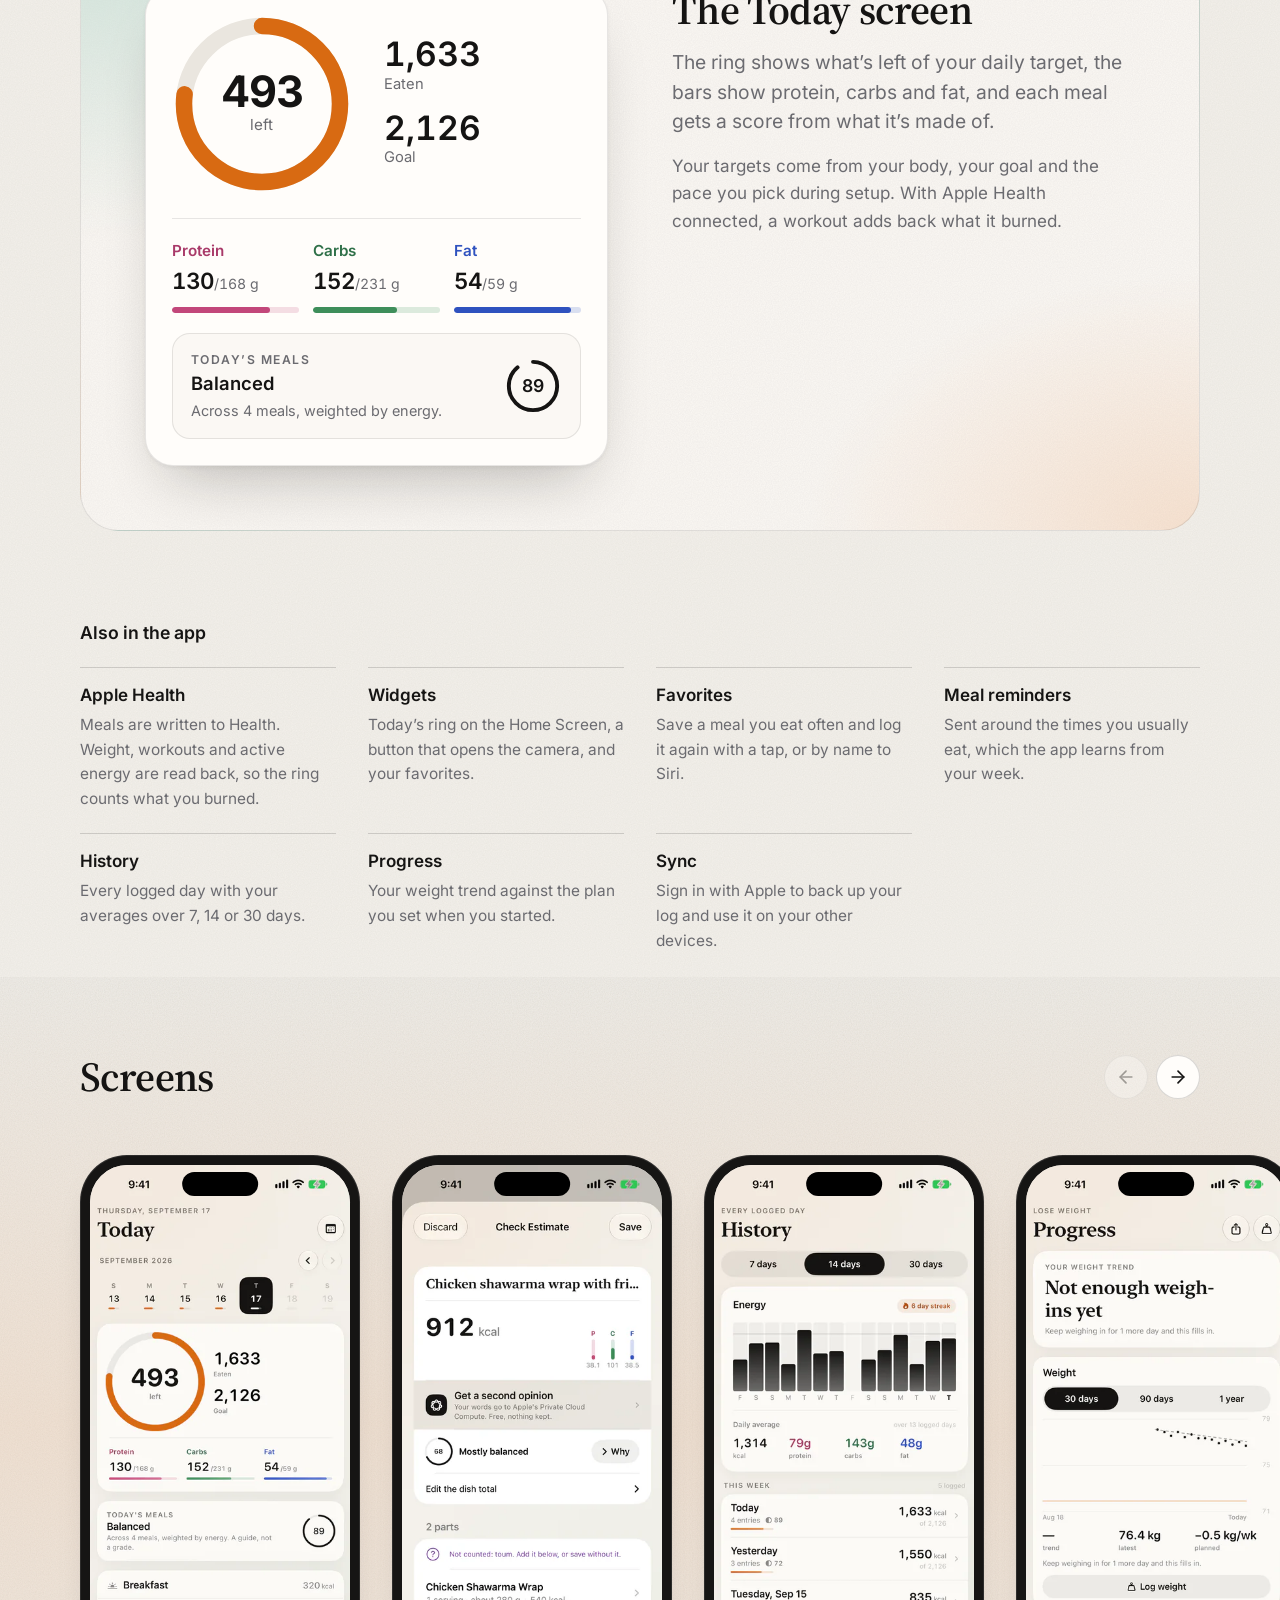
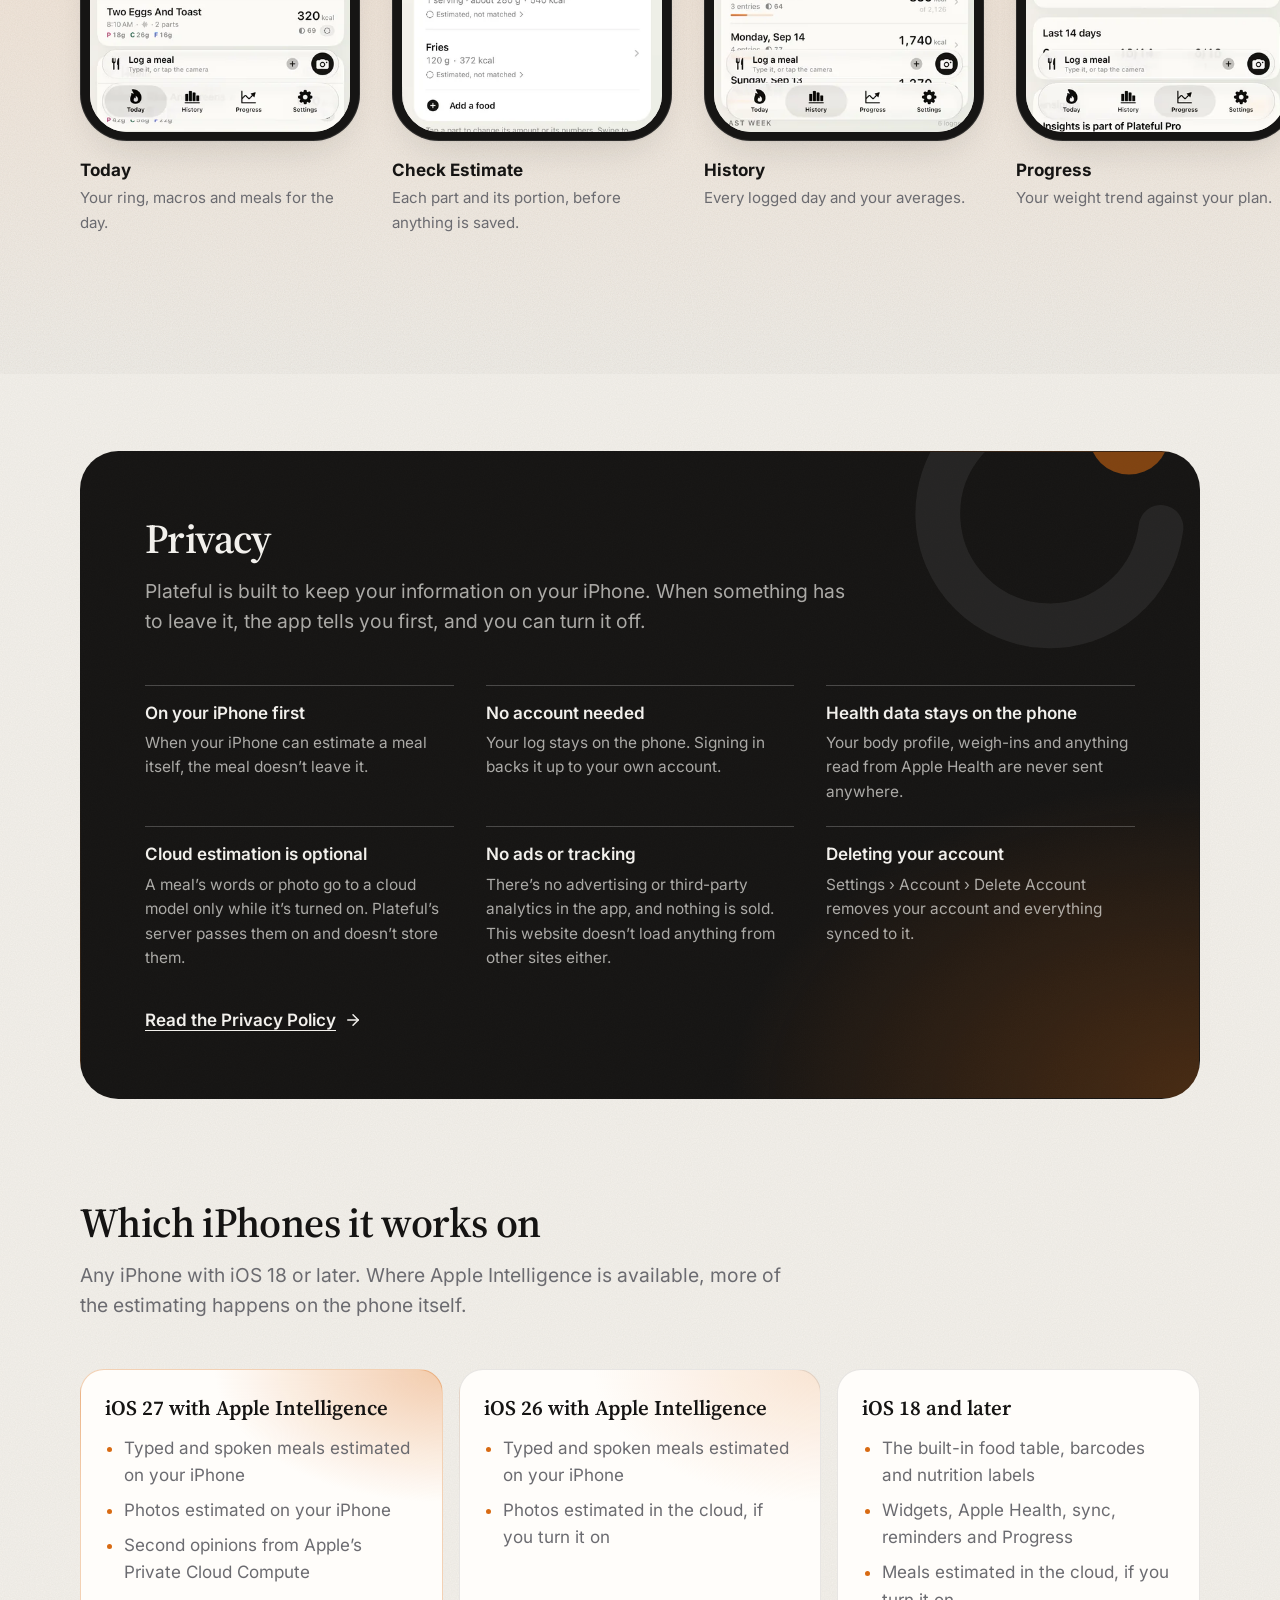
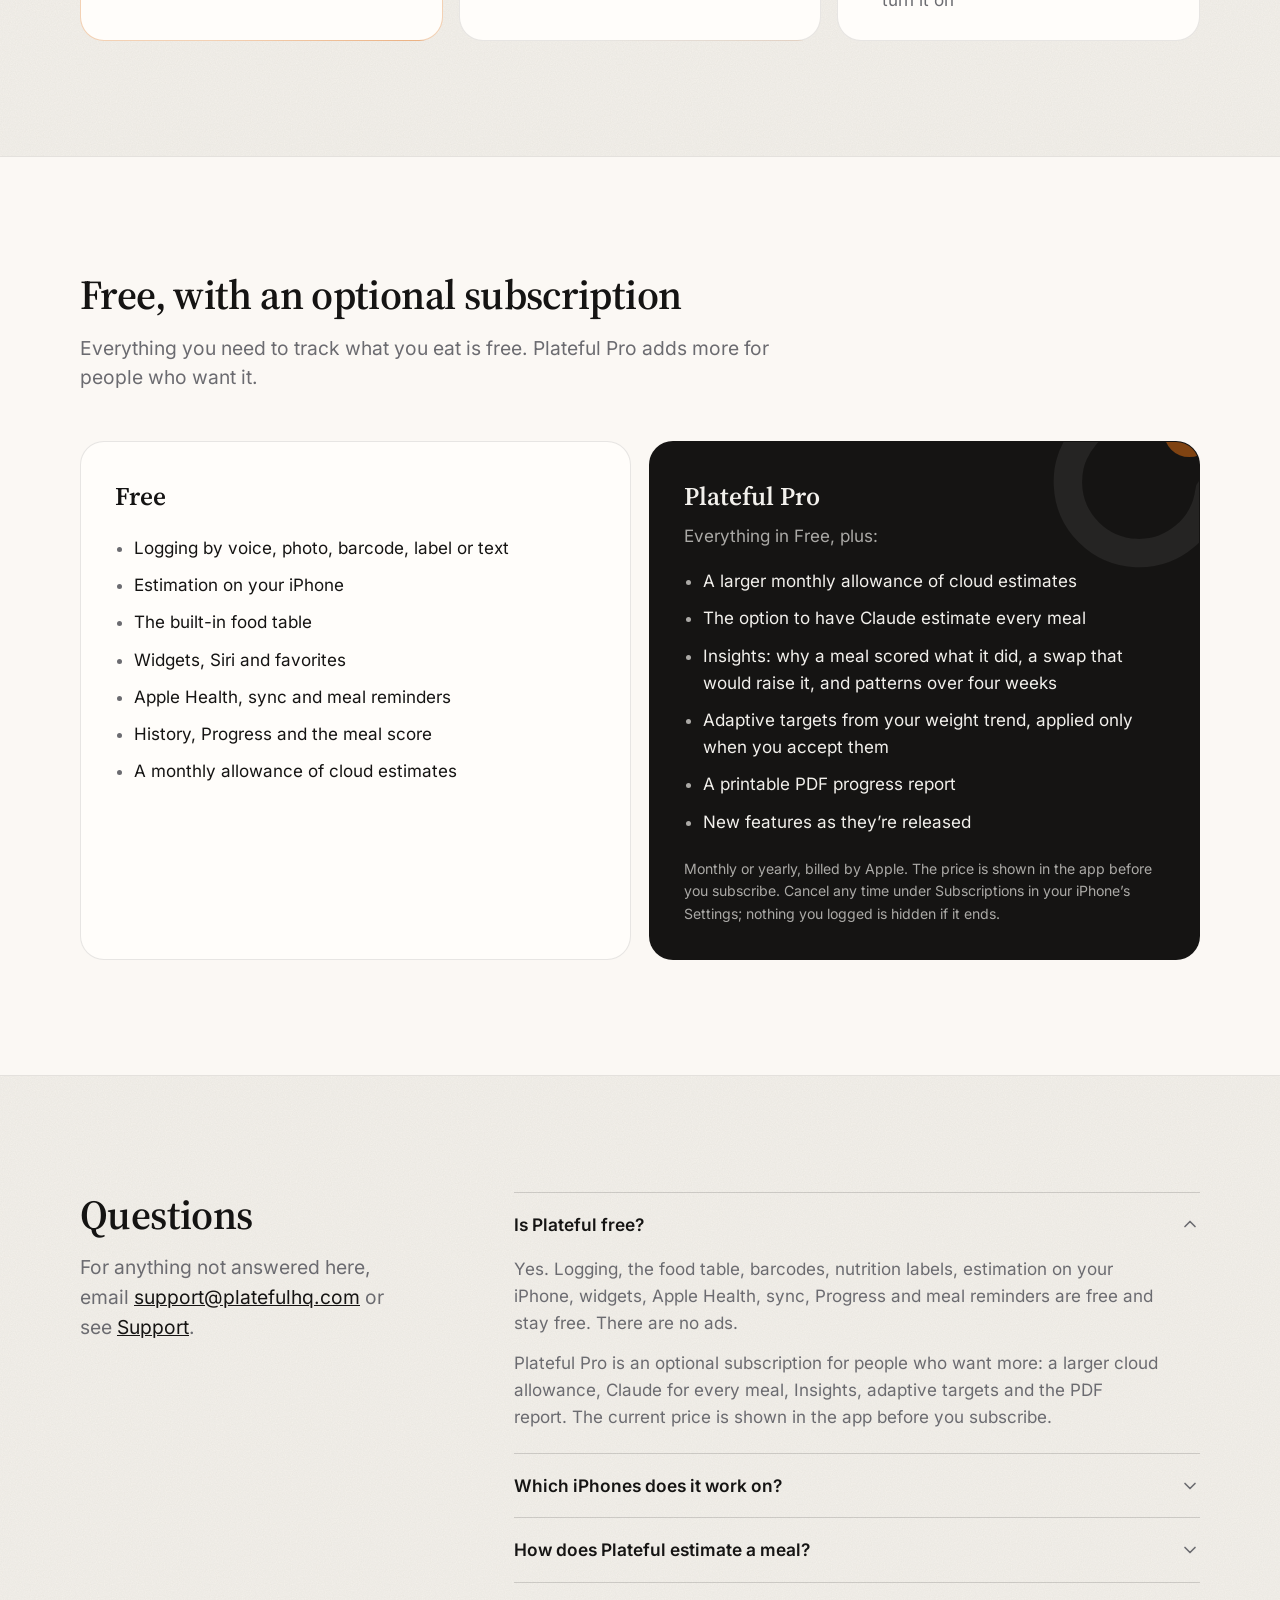
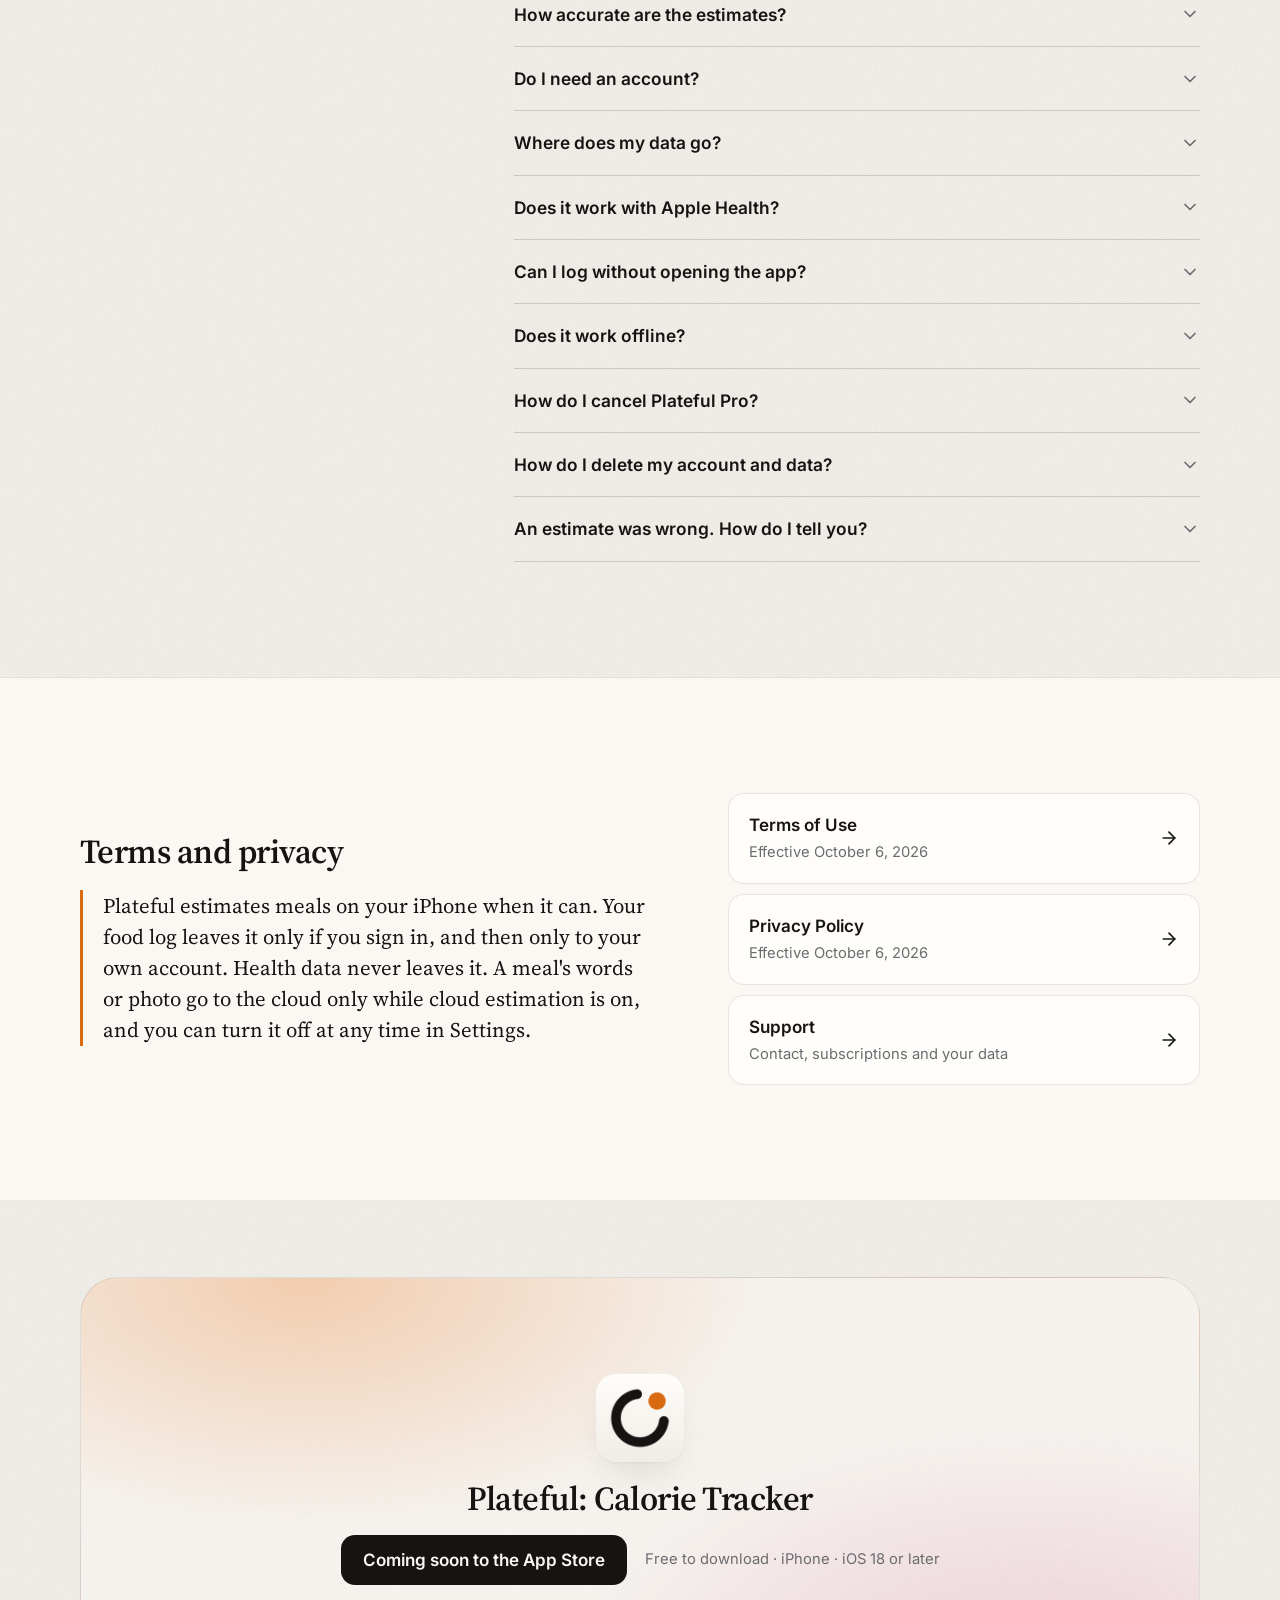
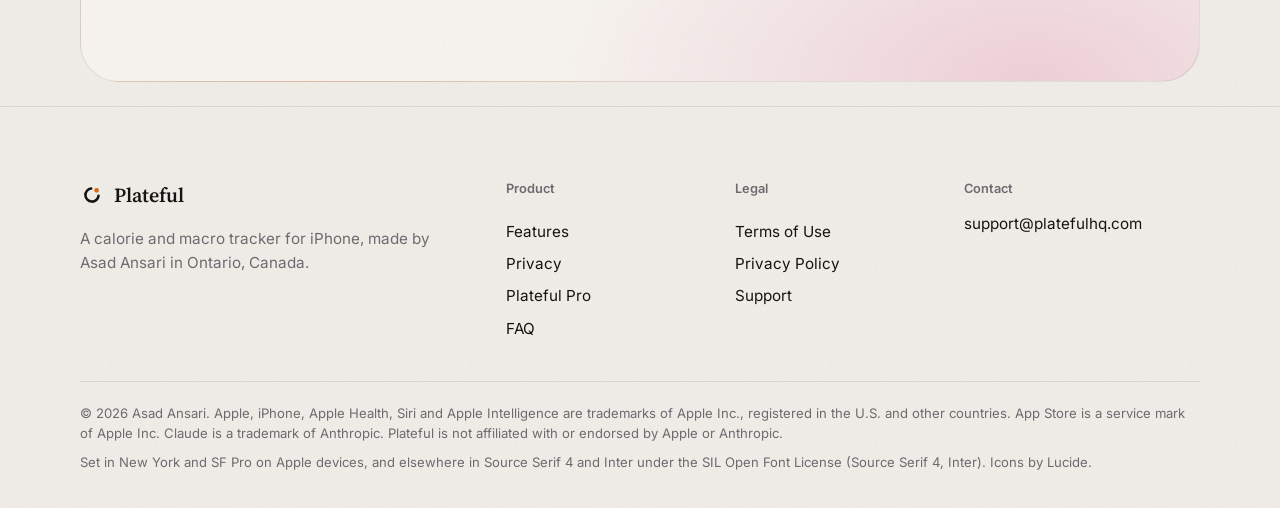
==== commit 61fb2f6a: "Publish the pages for terms version 2026-09-22 (Plateful b255a21)" ====
--- a/index.html
+++ b/index.html
@@ -10,13 +10,13 @@
 <meta name="referrer" content="strict-origin-when-cross-origin">
 <title>Plateful — Calorie &amp; Macro Tracker for iPhone</title>
 <meta name="description" content="Plateful is a calorie and macro tracker for iPhone. Tell Siri, snap a photo, scan a barcode or type a sentence: Plateful works out what and how much, looks the numbers up, and keeps it on your iPhone.">
-<link rel="canonical" href="https://anacs-26.github.io/plateful-site/">
+<link rel="canonical" href="https://platefulhq.com/">
 <meta property="og:type" content="website">
 <meta property="og:site_name" content="Plateful">
 <meta property="og:title" content="Plateful — Calorie &amp; Macro Tracker for iPhone">
 <meta property="og:description" content="Plateful is a calorie and macro tracker for iPhone. Tell Siri, snap a photo, scan a barcode or type a sentence: Plateful works out what and how much, looks the numbers up, and keeps it on your iPhone.">
-<meta property="og:url" content="https://anacs-26.github.io/plateful-site/">
-<meta property="og:image" content="https://anacs-26.github.io/plateful-site/assets/media/og.png">
+<meta property="og:url" content="https://platefulhq.com/">
+<meta property="og:image" content="https://platefulhq.com/assets/media/og.png">
 <meta property="og:image:width" content="1200">
 <meta property="og:image:height" content="630">
 <meta property="og:image:alt" content="Plateful on iPhone: Say it. It’s logged.">
@@ -26,7 +26,7 @@
 <link rel="stylesheet" href="assets/site.css?v=918f4177">
 <script src="assets/site.js?v=1f55a152" defer></script>
 <script type="application/ld+json">{"@context":"https://schema.org","@type":"MobileApplication","name":"Plateful","operatingSystem":"iOS 18.0 or later","applicationCategory":"HealthApplication","description":"Plateful is a calorie and macro tracker for iPhone. Tell Siri, snap a photo, scan a barcode or type a sentence: Plateful works out what and how much, looks the numbers up, and keeps it on your iPhone.","author":{"@type":"Person","name":"Asad Ansari"}}</script>
-<script type="application/ld+json">{"@context":"https://schema.org","@type":"FAQPage","mainEntity":[{"@type":"Question","name":"Is Plateful free?","acceptedAnswer":{"@type":"Answer","text":"Yes. Logging, the food table, barcodes, nutrition labels, estimation on your iPhone, widgets, Apple Health, sync, Progress and meal reminders are free and stay free. There are no ads. Plateful Pro is an optional subscription for people who want more: a larger cloud allowance, Claude for every meal, Insights, adaptive targets and the PDF report. The current price is shown in the app before you subscribe."}},{"@type":"Question","name":"Which iPhones does it work on?","acceptedAnswer":{"@type":"Answer","text":"Any iPhone with iOS 18 or later. With Apple Intelligence on iOS 26, typed and spoken meals are estimated on the iPhone itself; on iOS 27, photos are too. On any other iPhone the food table, barcodes, labels and everything else work the same, and meals can be estimated in the cloud when you turn that on. Plateful is made for iPhone only. There is no iPad, Mac, Android or web version."}},{"@type":"Question","name":"How does Plateful estimate a meal?","acceptedAnswer":{"@type":"Answer","text":"A language model reads what you said, typed or photographed and works out what is on the plate and how much of each part. The calories and nutrients then come from a food table (USDA FoodData Central, Health Canada’s Canadian Nutrient File and Open Food Facts), not from the model’s memory. Parts it matched in the table are marked “Looked up”; the rest are marked as estimates."}},{"@type":"Question","name":"How accurate are the estimates?","acceptedAnswer":{"@type":"Answer","text":"Portions and recipes vary, and a model can misjudge a plate, so no estimate is exact. That is why every estimate is shown before it is saved, with each part, its portion and anything the model was unsure of. You can change any of it by tapping, or by saying what to fix. Plateful is not medical advice, and its estimates can be wrong about what a meal contains, including allergens. Never rely on it to decide whether a food is safe for you."}},{"@type":"Question","name":"Do I need an account?","acceptedAnswer":{"@type":"Answer","text":"No. Without one, your log stays on your iPhone. Signing in with Apple backs your log up and syncs it to your other devices, and is needed for cloud estimation."}},{"@type":"Question","name":"Where does my data go?","acceptedAnswer":{"@type":"Answer","text":"Your food log leaves your iPhone only if you sign in, and then only to your own account. Health data never leaves it. A meal’s words or photo go to a cloud model only while cloud estimation is on, and Plateful’s server does not store them. There is no advertising and no third-party analytics or tracking. The Privacy Policy lists every flow, what is kept and for how long: https://anacs-26.github.io/plateful-site/privacy/"}},{"@type":"Question","name":"Does it work with Apple Health?","acceptedAnswer":{"@type":"Answer","text":"Yes, if you connect it. Plateful writes your meals to Health and reads your weight, workouts and active energy, so your weight trend and the energy you burned show up in the app. What it reads from Health stays on your iPhone."}},{"@type":"Question","name":"Can I log without opening the app?","acceptedAnswer":{"@type":"Answer","text":"Yes. Say “Log a meal in Plateful” and tell Siri what you had. A meal you have logged before, or a favorite, takes one sentence: “Log my usual breakfast in Plateful.” The Home Screen widgets log a favorite or open the camera in one tap."}},{"@type":"Question","name":"Does it work offline?","acceptedAnswer":{"@type":"Answer","text":"Mostly. The food table is built into the app, and on an iPhone with Apple Intelligence, estimation happens on the phone. A barcode that is not in the built-in table, cloud estimation and sync need a connection."}},{"@type":"Question","name":"How do I cancel Plateful Pro?","acceptedAnswer":{"@type":"Answer","text":"Pro is billed by Apple. Open the Settings app, tap your name, then Subscriptions. You keep Pro until the end of the period you paid for, and nothing you logged is ever removed or hidden when it ends. Refunds are handled by Apple at https://reportaproblem.apple.com."}},{"@type":"Question","name":"How do I delete my account and data?","acceptedAnswer":{"@type":"Answer","text":"In the app, open Settings, Account and tap Delete Account. That removes your account and everything synced to it. Deleting the app removes what it stored on your iPhone."}},{"@type":"Question","name":"An estimate was wrong. How do I tell you?","acceptedAnswer":{"@type":"Answer","text":"Open the meal, tap the ⋯ button and choose Report an Issue. The report carries the numbers the estimate produced, so it can be traced and fixed. For anything else, email asad.n.ansari.03@gmail.com."}}]}</script>
+<script type="application/ld+json">{"@context":"https://schema.org","@type":"FAQPage","mainEntity":[{"@type":"Question","name":"Is Plateful free?","acceptedAnswer":{"@type":"Answer","text":"Yes. Logging, the food table, barcodes, nutrition labels, estimation on your iPhone, widgets, Apple Health, sync, Progress and meal reminders are free and stay free. There are no ads. Plateful Pro is an optional subscription for people who want more: a larger cloud allowance, Claude for every meal, Insights, adaptive targets and the PDF report. The current price is shown in the app before you subscribe."}},{"@type":"Question","name":"Which iPhones does it work on?","acceptedAnswer":{"@type":"Answer","text":"Any iPhone with iOS 18 or later. With Apple Intelligence on iOS 26, typed and spoken meals are estimated on the iPhone itself; on iOS 27, photos are too. On any other iPhone the food table, barcodes, labels and everything else work the same, and meals can be estimated in the cloud when you turn that on. Plateful is made for iPhone only. There is no iPad, Mac, Android or web version."}},{"@type":"Question","name":"How does Plateful estimate a meal?","acceptedAnswer":{"@type":"Answer","text":"A language model reads what you said, typed or photographed and works out what is on the plate and how much of each part. The calories and nutrients then come from a food table (USDA FoodData Central, Health Canada’s Canadian Nutrient File and Open Food Facts), not from the model’s memory. Parts it matched in the table are marked “Looked up”; the rest are marked as estimates."}},{"@type":"Question","name":"How accurate are the estimates?","acceptedAnswer":{"@type":"Answer","text":"Portions and recipes vary, and a model can misjudge a plate, so no estimate is exact. That is why every estimate is shown before it is saved, with each part, its portion and anything the model was unsure of. You can change any of it by tapping, or by saying what to fix. Plateful is not medical advice, and its estimates can be wrong about what a meal contains, including allergens. Never rely on it to decide whether a food is safe for you."}},{"@type":"Question","name":"Do I need an account?","acceptedAnswer":{"@type":"Answer","text":"No. Without one, your log stays on your iPhone. Signing in with Apple backs your log up and syncs it to your other devices, and is needed for cloud estimation."}},{"@type":"Question","name":"Where does my data go?","acceptedAnswer":{"@type":"Answer","text":"Your food log leaves your iPhone only if you sign in, and then only to your own account. Health data never leaves it. A meal’s words or photo go to a cloud model only while cloud estimation is on, and Plateful’s server does not store them. There is no advertising and no third-party analytics or tracking. The Privacy Policy lists every flow, what is kept and for how long: https://platefulhq.com/privacy/"}},{"@type":"Question","name":"Does it work with Apple Health?","acceptedAnswer":{"@type":"Answer","text":"Yes, if you connect it. Plateful writes your meals to Health and reads your weight, workouts and active energy, so your weight trend and the energy you burned show up in the app. What it reads from Health stays on your iPhone."}},{"@type":"Question","name":"Can I log without opening the app?","acceptedAnswer":{"@type":"Answer","text":"Yes. Say “Log a meal in Plateful” and tell Siri what you had. A meal you have logged before, or a favorite, takes one sentence: “Log my usual breakfast in Plateful.” The Home Screen widgets log a favorite or open the camera in one tap."}},{"@type":"Question","name":"Does it work offline?","acceptedAnswer":{"@type":"Answer","text":"Mostly. The food table is built into the app, and on an iPhone with Apple Intelligence, estimation happens on the phone. A barcode that is not in the built-in table, cloud estimation and sync need a connection."}},{"@type":"Question","name":"How do I cancel Plateful Pro?","acceptedAnswer":{"@type":"Answer","text":"Pro is billed by Apple. Open the Settings app, tap your name, then Subscriptions. You keep Pro until the end of the period you paid for, and nothing you logged is ever removed or hidden when it ends. Refunds are handled by Apple at https://reportaproblem.apple.com."}},{"@type":"Question","name":"How do I delete my account and data?","acceptedAnswer":{"@type":"Answer","text":"In the app, open Settings, Account and tap Delete Account. That removes your account and everything synced to it. Deleting the app removes what it stored on your iPhone."}},{"@type":"Question","name":"An estimate was wrong. How do I tell you?","acceptedAnswer":{"@type":"Answer","text":"Open the meal, tap the ⋯ button and choose Report an Issue. The report carries the numbers the estimate produced, so it can be traced and fixed. For anything else, email support@platefulhq.com."}}]}</script>
 </head>
 <body class="landing">
 <a class="skip" href="#main">Skip to content</a>
@@ -452,7 +452,7 @@
 <div class="wrap faq-layout">
 <header class="section-head faq-head">
 <h2 class="display" id="faq-title">Questions</h2>
-<p class="lede">For anything not answered here, email <a href="mailto:asad.n.ansari.03@gmail.com">asad.n.ansari.03@gmail.com</a> or see <a href="support/">Support</a>.</p>
+<p class="lede">For anything not answered here, email <a href="mailto:support@platefulhq.com">support@platefulhq.com</a> or see <a href="support/">Support</a>.</p>
 </header>
 <div class="faq-list">
 <details class="faq-item" id="faq-is-plateful-free" open>
@@ -492,7 +492,7 @@
 <summary><span>Where does my data go?</span><svg class="icon faq-icon" viewBox="0 0 24 24" fill="none" stroke="currentColor" stroke-width="2" stroke-linecap="round" stroke-linejoin="round" aria-hidden="true"><path d="m6 9 6 6 6-6"/></svg></summary>
 <div class="faq-answer">
 <p>Your food log leaves your iPhone only if you sign in, and then only to your own account. Health data never leaves it. A meal’s words or photo go to a cloud model only while cloud estimation is on, and Plateful’s server does not store them. There is no advertising and no third-party analytics or tracking.</p>
-<p>The Privacy Policy lists every flow, what is kept and for how long: <a href="https://anacs-26.github.io/plateful-site/privacy/">https://anacs-26.github.io/plateful-site/privacy/</a></p>
+<p>The Privacy Policy lists every flow, what is kept and for how long: <a href="https://platefulhq.com/privacy/">https://platefulhq.com/privacy/</a></p>
 </div>
 </details>
 <details class="faq-item" id="faq-does-it-work-with-apple-health">
@@ -528,7 +528,7 @@
 <details class="faq-item" id="faq-an-estimate-was-wrong-how-do-i-tell-you">
 <summary><span>An estimate was wrong. How do I tell you?</span><svg class="icon faq-icon" viewBox="0 0 24 24" fill="none" stroke="currentColor" stroke-width="2" stroke-linecap="round" stroke-linejoin="round" aria-hidden="true"><path d="m6 9 6 6 6-6"/></svg></summary>
 <div class="faq-answer">
-<p>Open the meal, tap the ⋯ button and choose Report an Issue. The report carries the numbers the estimate produced, so it can be traced and fixed. For anything else, email <a href="mailto:asad.n.ansari.03@gmail.com">asad.n.ansari.03@gmail.com</a>.</p>
+<p>Open the meal, tap the ⋯ button and choose Report an Issue. The report carries the numbers the estimate produced, so it can be traced and fixed. For anything else, email <a href="mailto:support@platefulhq.com">support@platefulhq.com</a>.</p>
 </div>
 </details>
 </div>
@@ -541,8 +541,8 @@
 <blockquote class="legal-summary"><p>Plateful estimates meals on your iPhone when it can. Your food log leaves it only if you sign in, and then only to your own account. Health data never leaves it. A meal's words or photo go to the cloud only while cloud estimation is on, and you can turn it off at any time in Settings.</p></blockquote>
 </div>
 <div class="legal-cards">
-<a class="legal-card" href="terms/"><span class="legal-card-title">Terms of Use</span><span class="legal-card-meta">Effective September 24, 2026</span><svg class="icon" viewBox="0 0 24 24" fill="none" stroke="currentColor" stroke-width="2" stroke-linecap="round" stroke-linejoin="round" aria-hidden="true"><path d="M5 12h14"/><path d="m12 5 7 7-7 7"/></svg></a>
-<a class="legal-card" href="privacy/"><span class="legal-card-title">Privacy Policy</span><span class="legal-card-meta">Effective September 22, 2026</span><svg class="icon" viewBox="0 0 24 24" fill="none" stroke="currentColor" stroke-width="2" stroke-linecap="round" stroke-linejoin="round" aria-hidden="true"><path d="M5 12h14"/><path d="m12 5 7 7-7 7"/></svg></a>
+<a class="legal-card" href="terms/"><span class="legal-card-title">Terms of Use</span><span class="legal-card-meta">Effective October 6, 2026</span><svg class="icon" viewBox="0 0 24 24" fill="none" stroke="currentColor" stroke-width="2" stroke-linecap="round" stroke-linejoin="round" aria-hidden="true"><path d="M5 12h14"/><path d="m12 5 7 7-7 7"/></svg></a>
+<a class="legal-card" href="privacy/"><span class="legal-card-title">Privacy Policy</span><span class="legal-card-meta">Effective October 6, 2026</span><svg class="icon" viewBox="0 0 24 24" fill="none" stroke="currentColor" stroke-width="2" stroke-linecap="round" stroke-linejoin="round" aria-hidden="true"><path d="M5 12h14"/><path d="m12 5 7 7-7 7"/></svg></a>
 <a class="legal-card" href="support/"><span class="legal-card-title">Support</span><span class="legal-card-meta">Contact, subscriptions and your data</span><svg class="icon" viewBox="0 0 24 24" fill="none" stroke="currentColor" stroke-width="2" stroke-linecap="round" stroke-linejoin="round" aria-hidden="true"><path d="M5 12h14"/><path d="m12 5 7 7-7 7"/></svg></a>
 </div>
 </div>
@@ -581,7 +581,7 @@
 </nav>
 <div>
 <h2>Contact</h2>
-<p><a href="mailto:asad.n.ansari.03@gmail.com">asad.n.ansari.03@gmail.com</a></p>
+<p><a href="mailto:support@platefulhq.com">support@platefulhq.com</a></p>
 </div>
 </div>
 <div class="wrap footer-fine">
